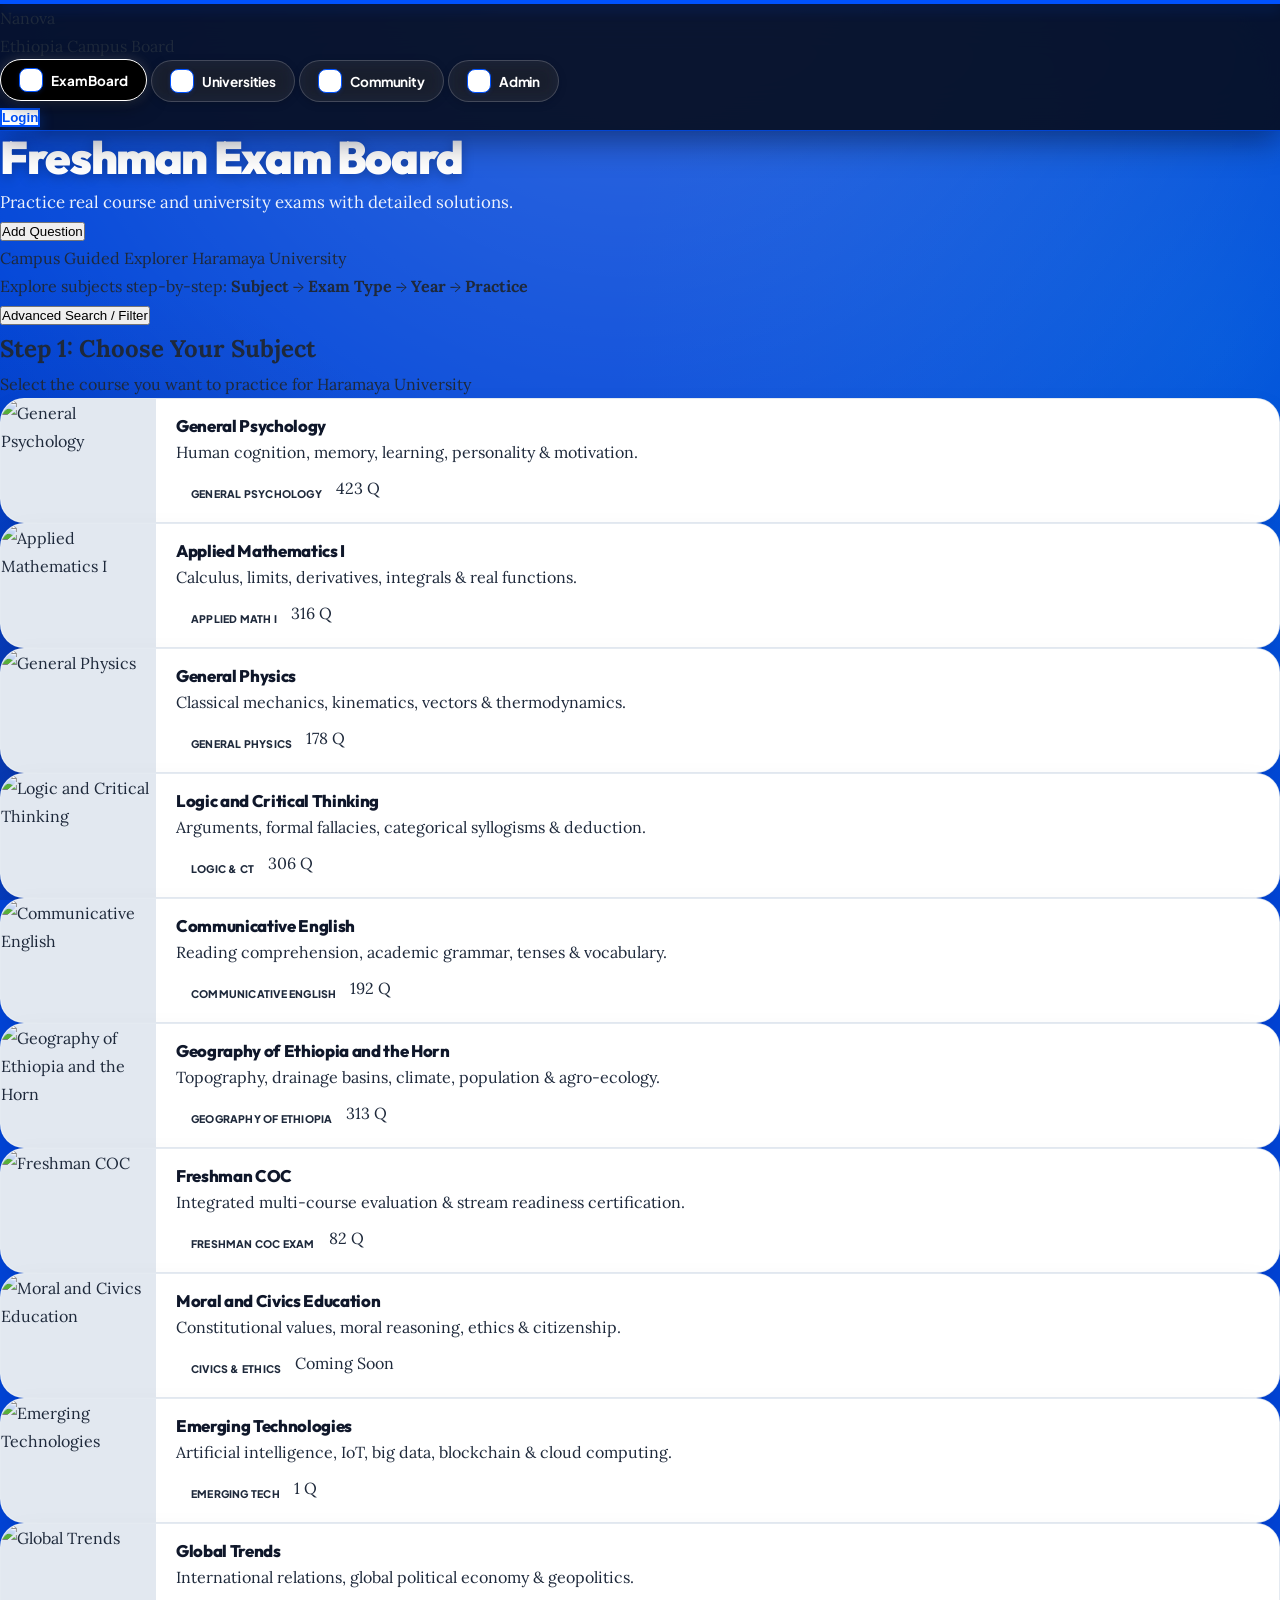
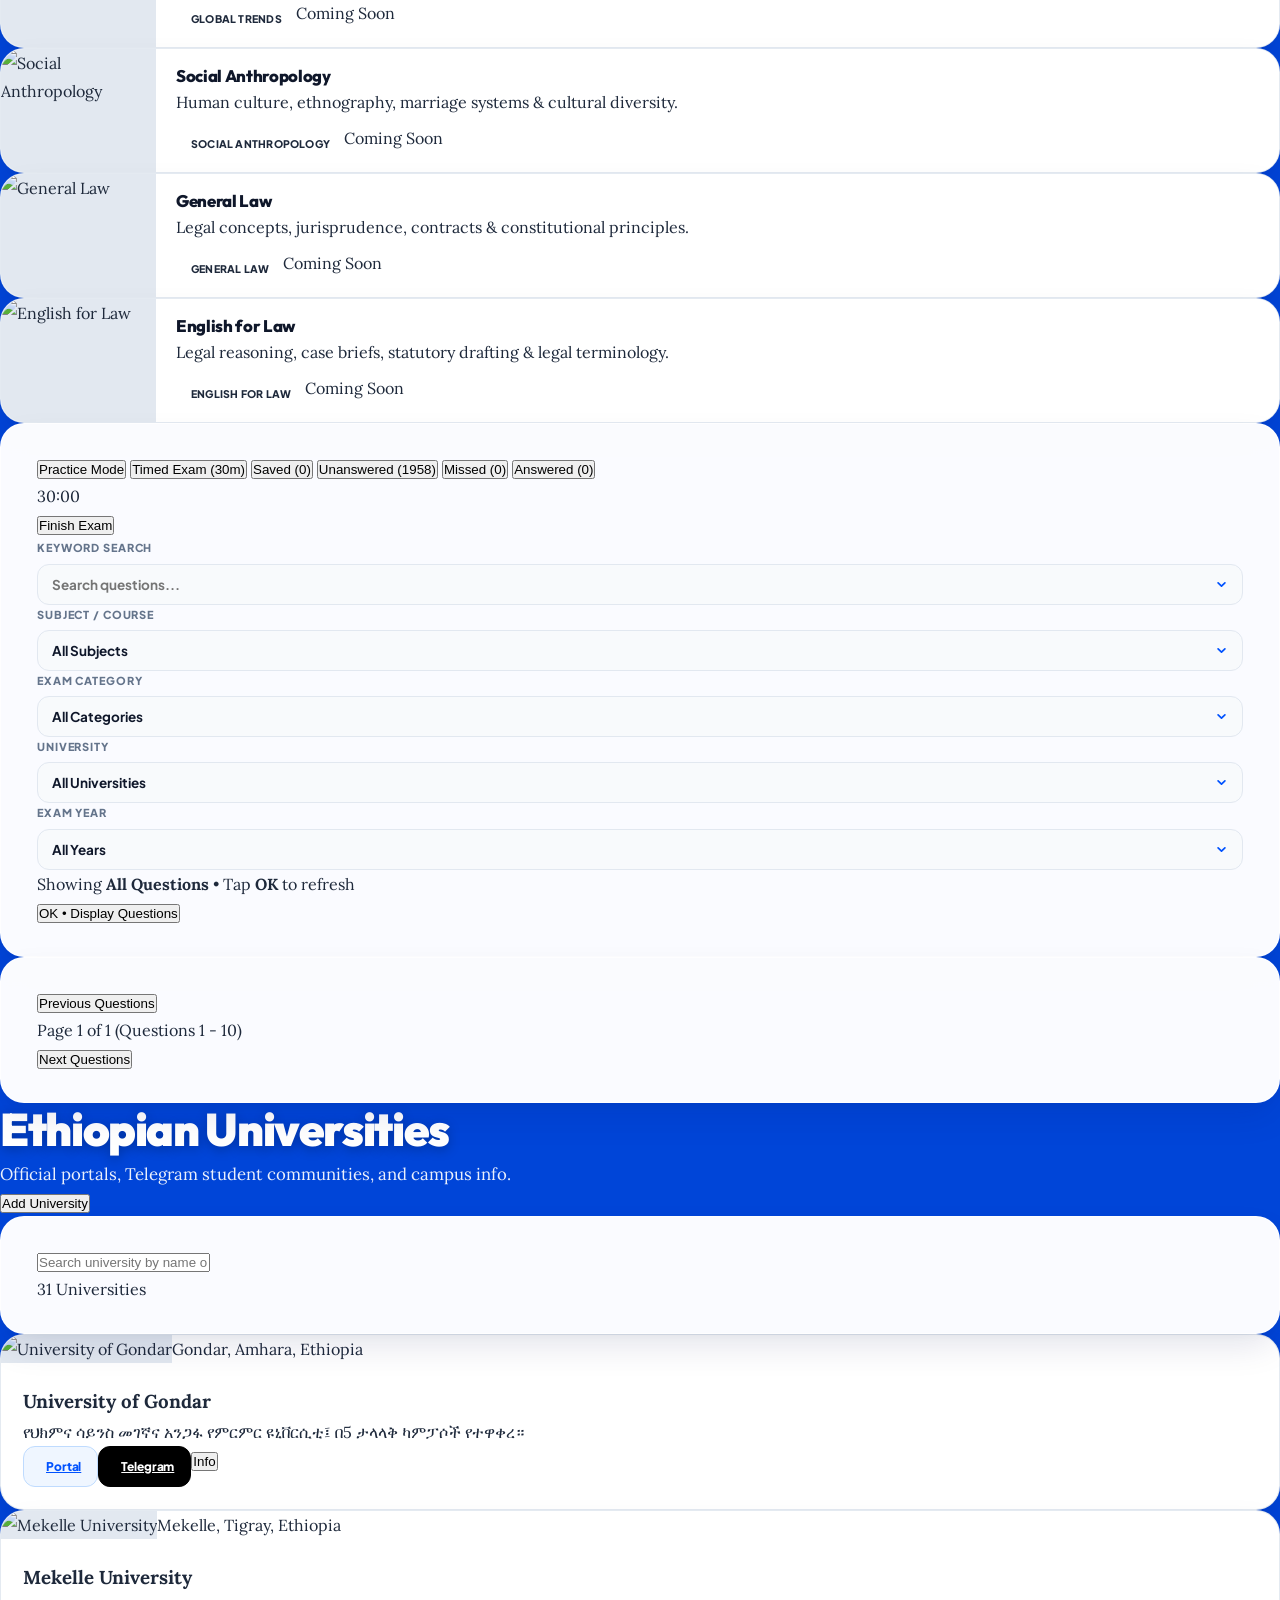
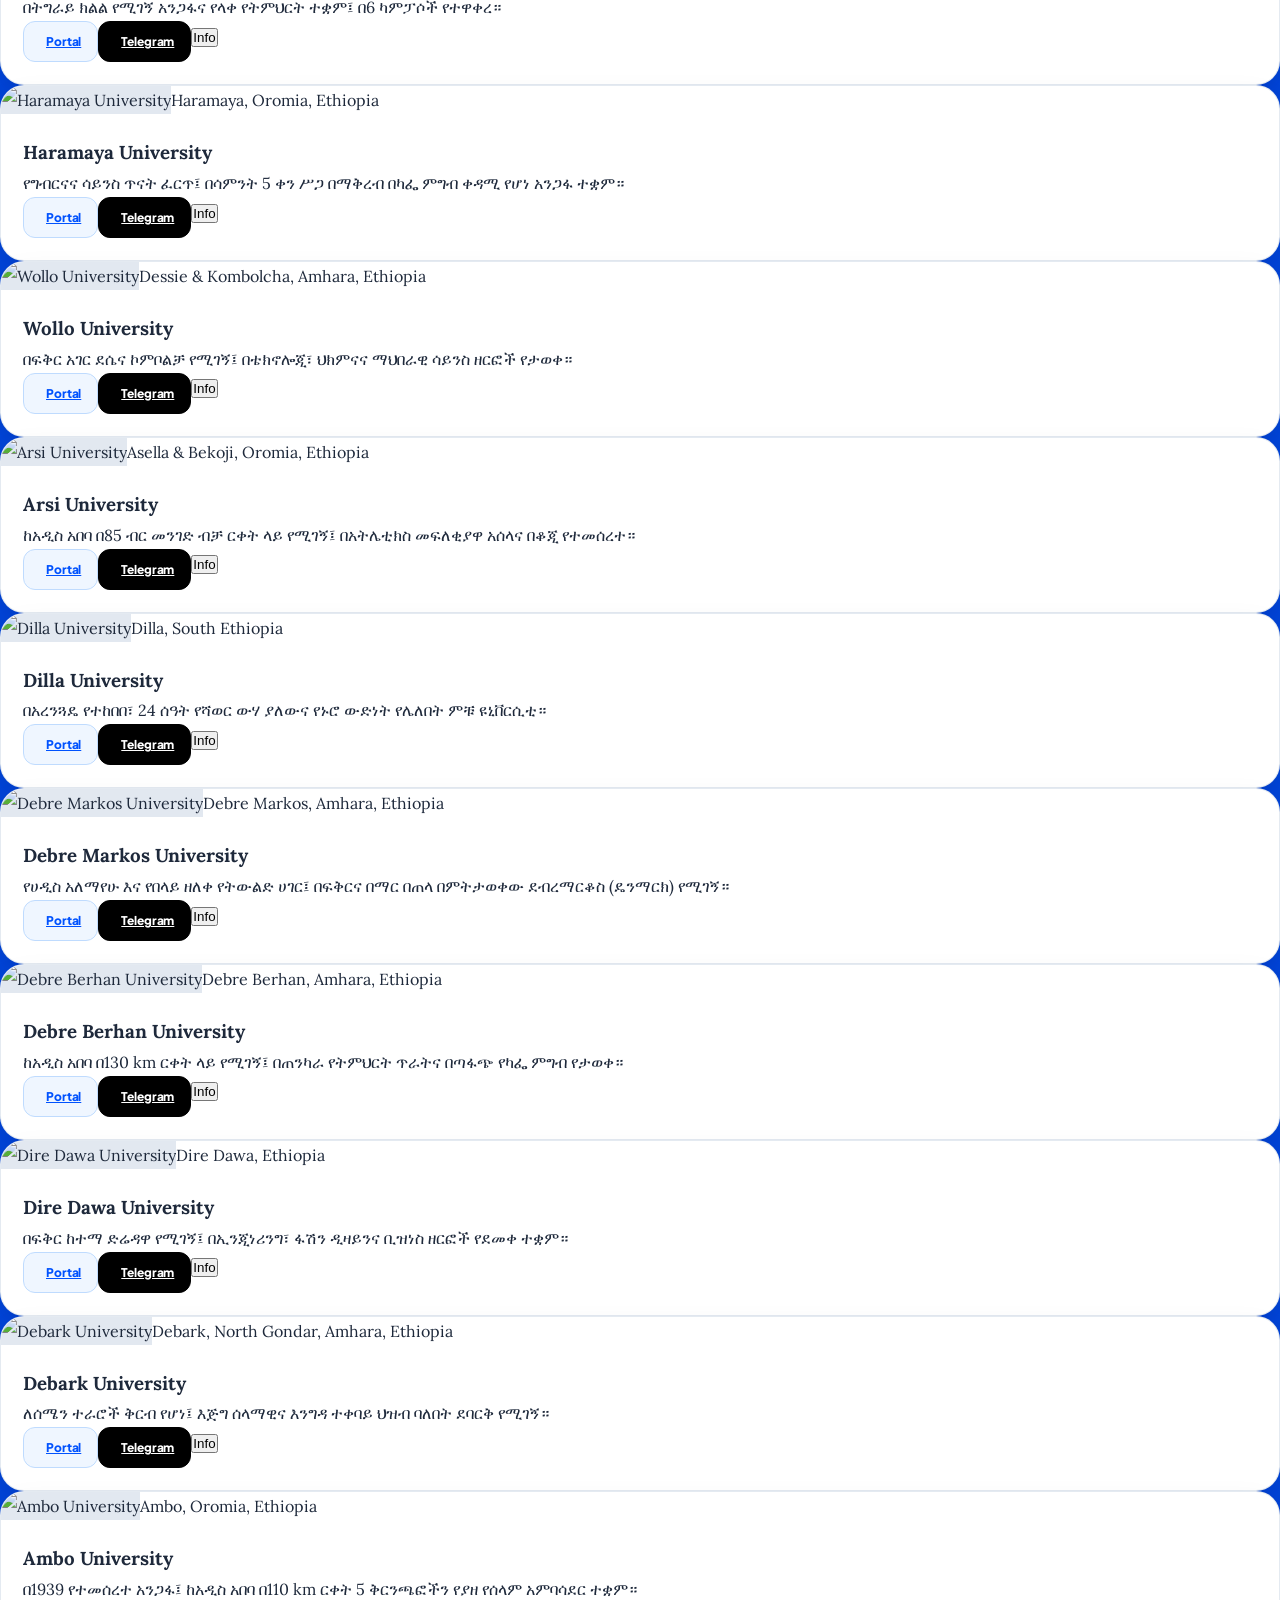
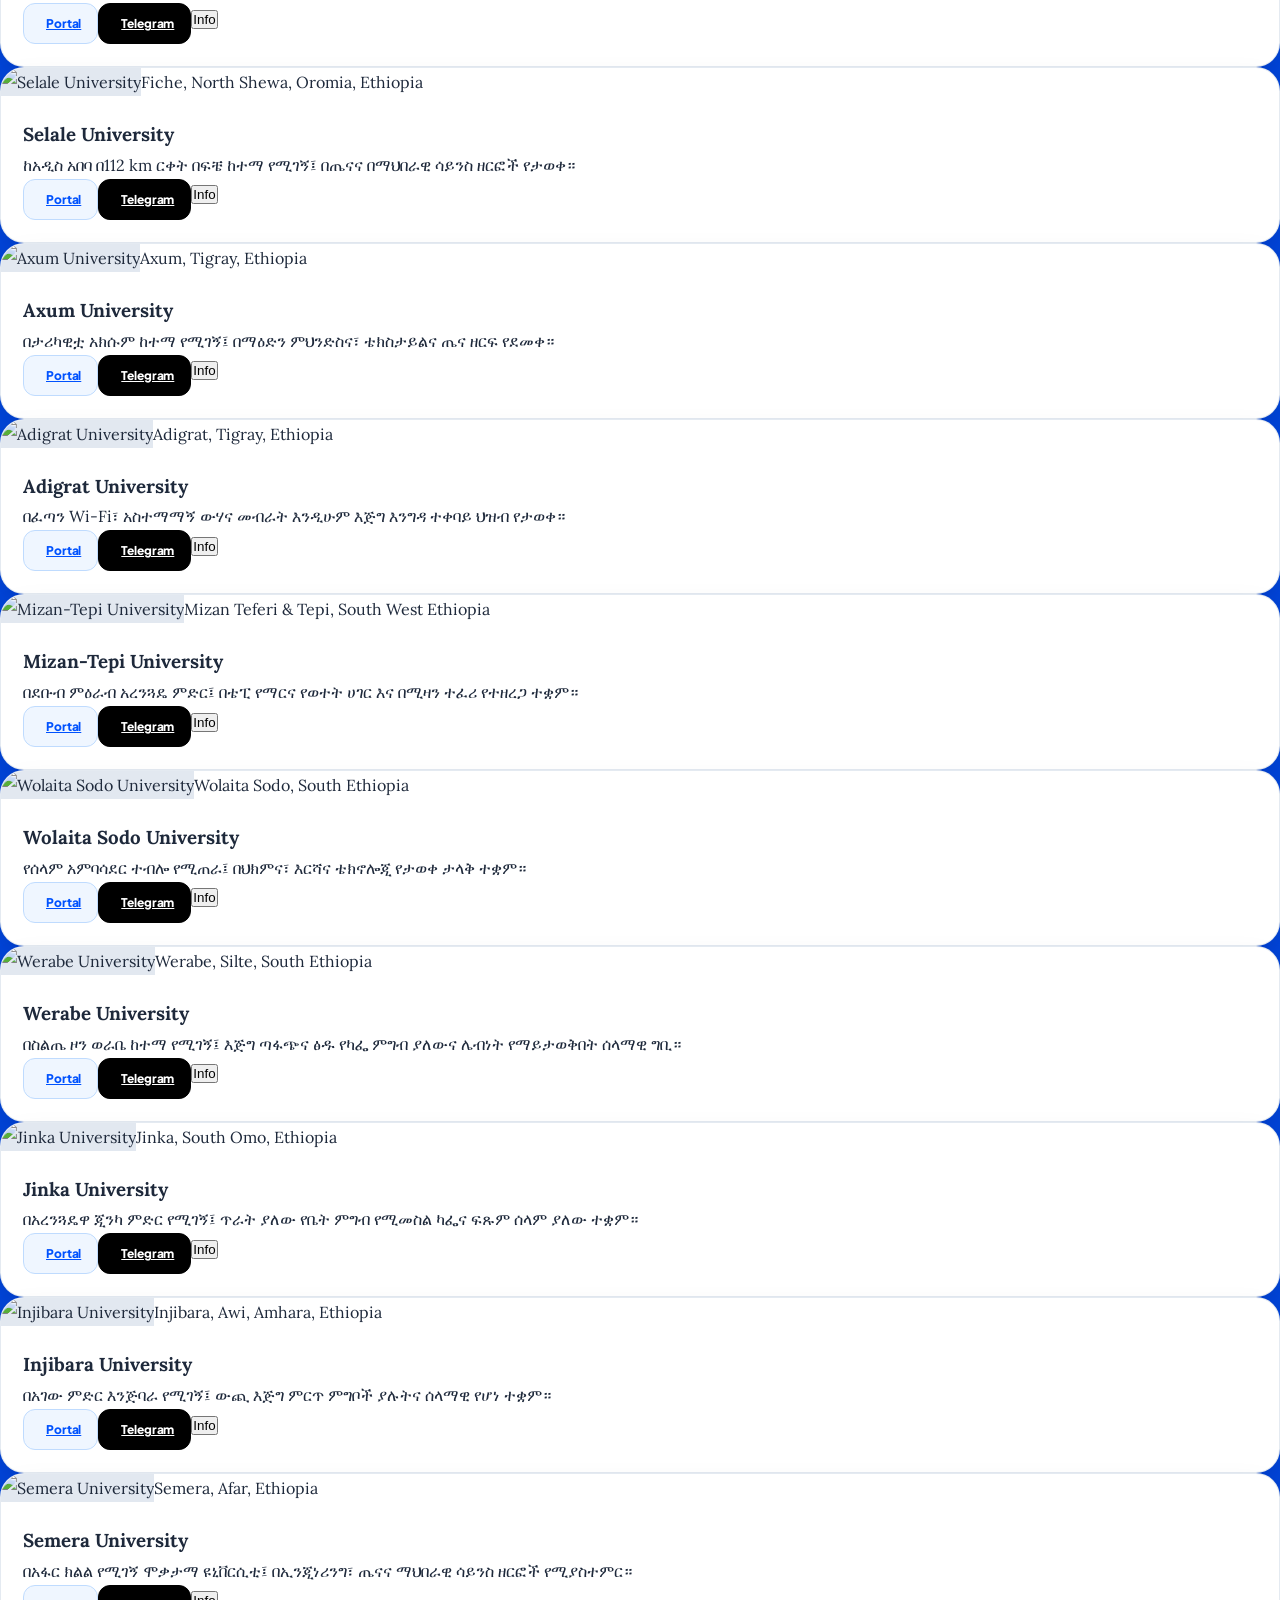
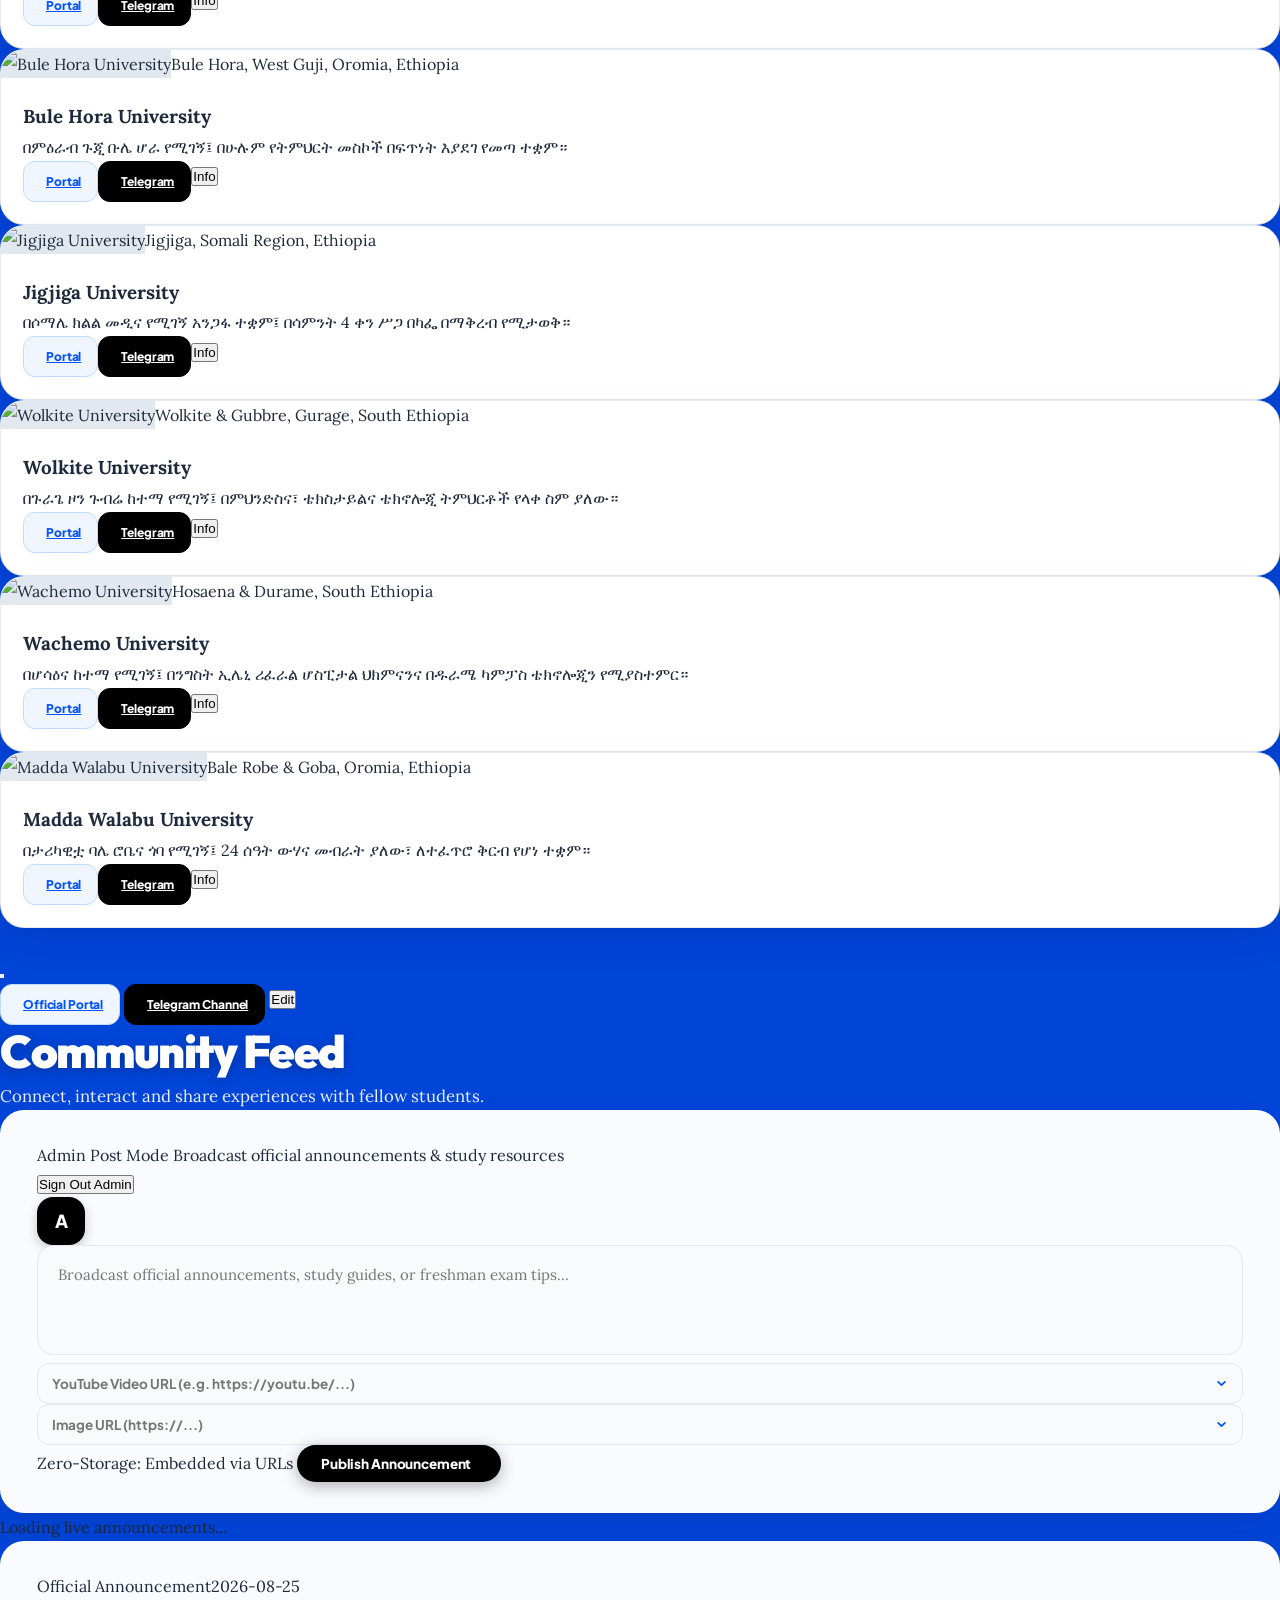
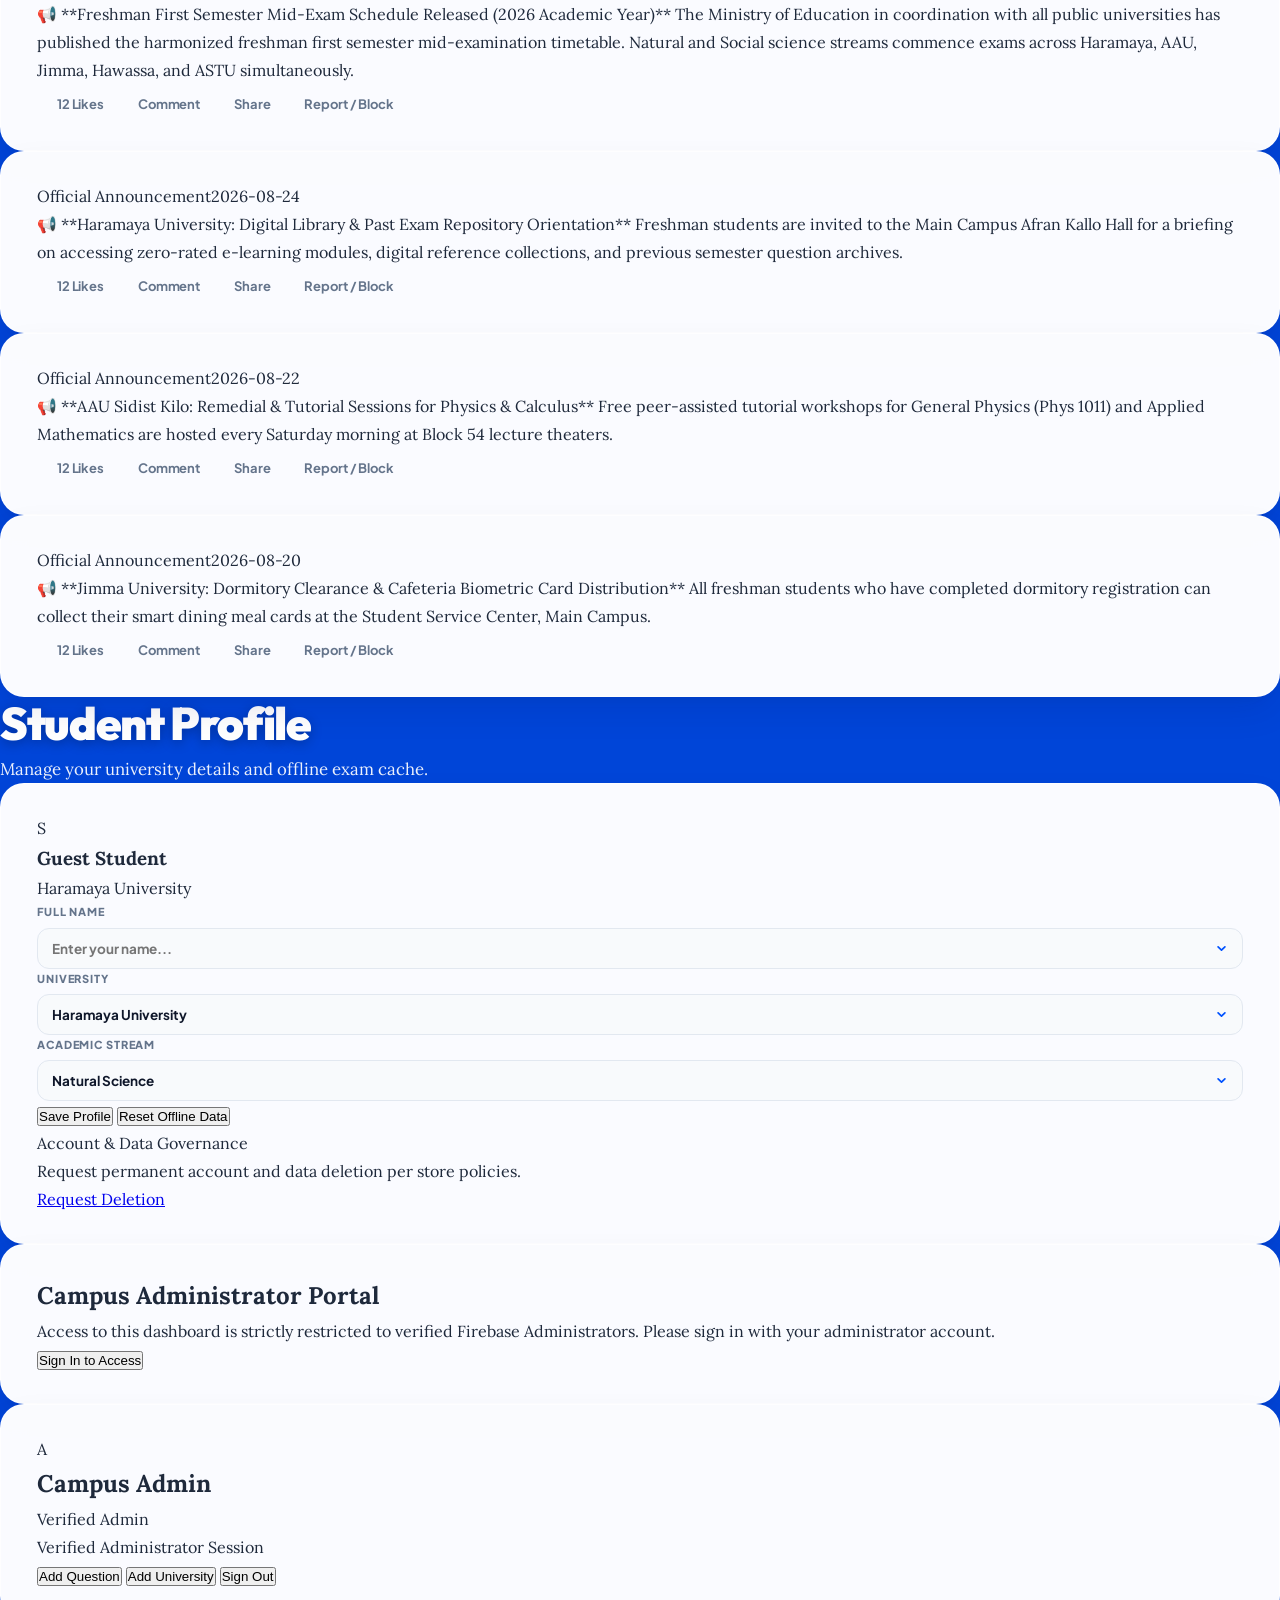
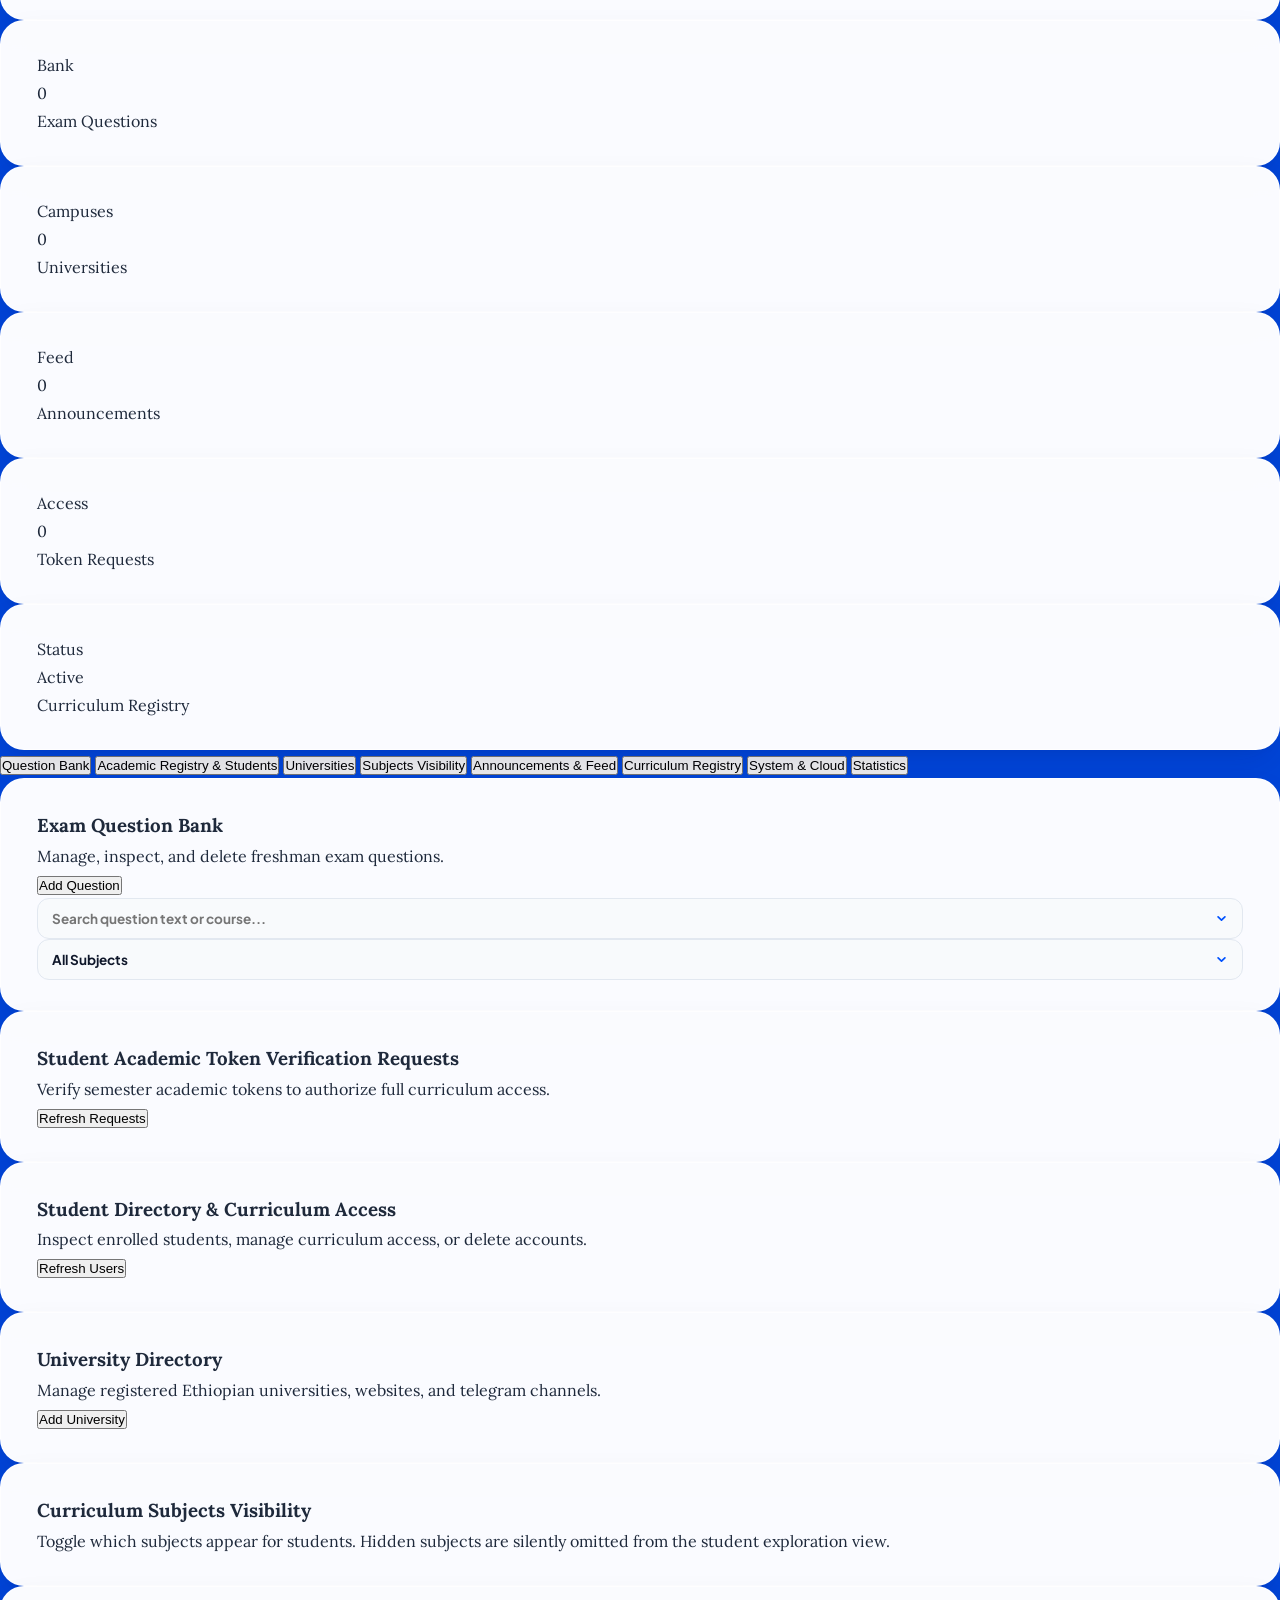
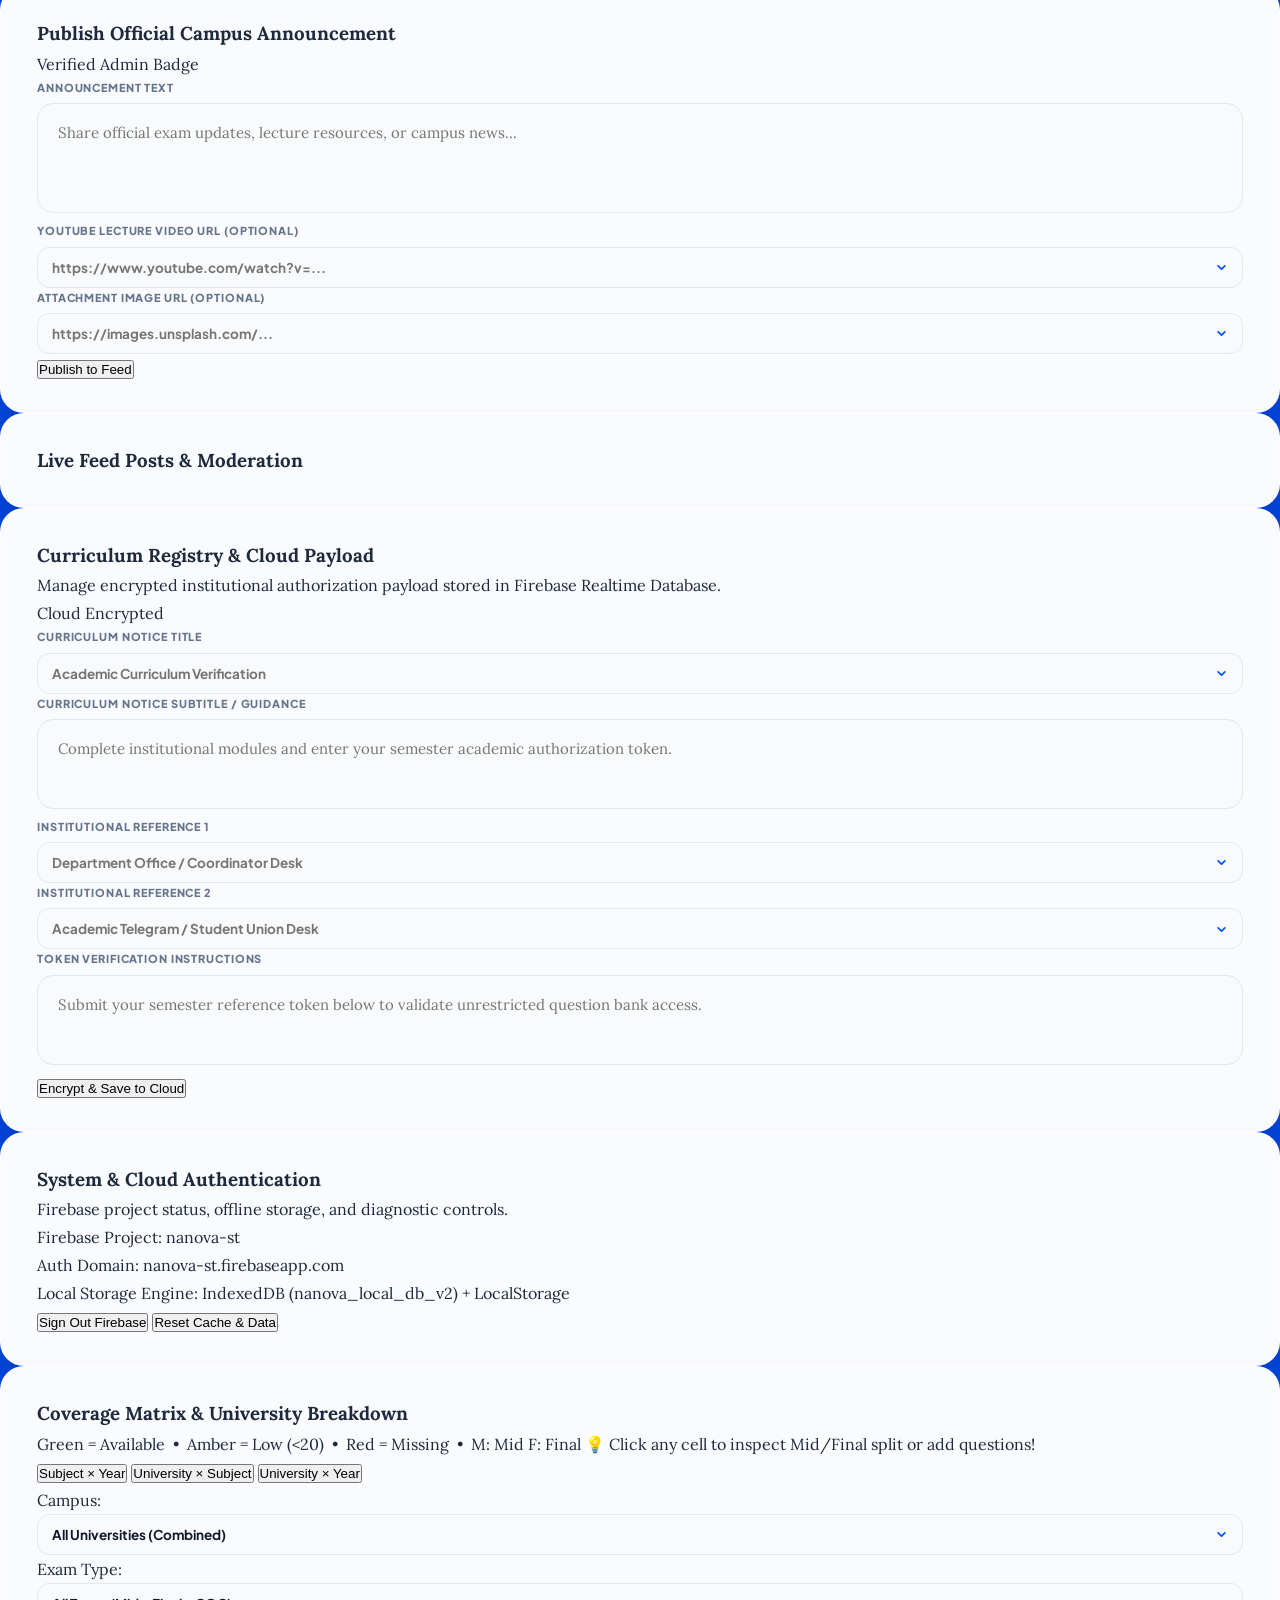
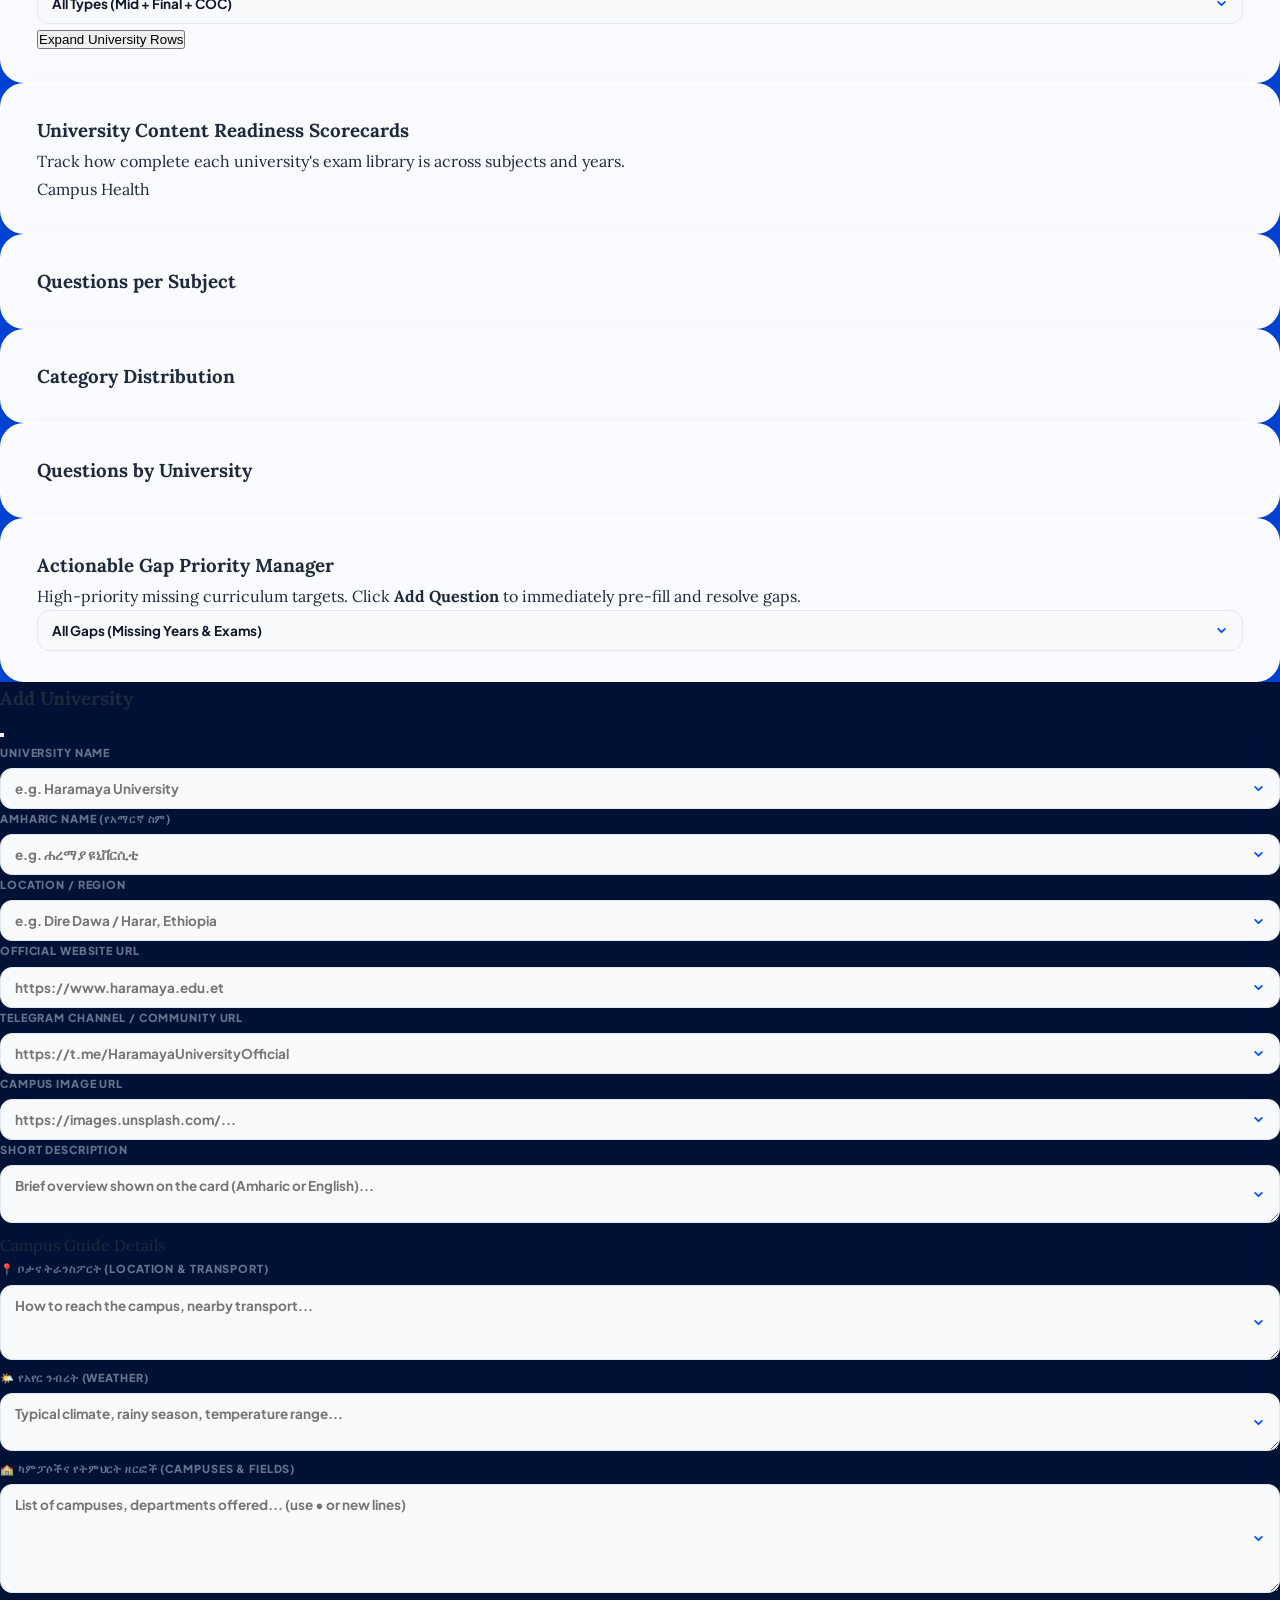
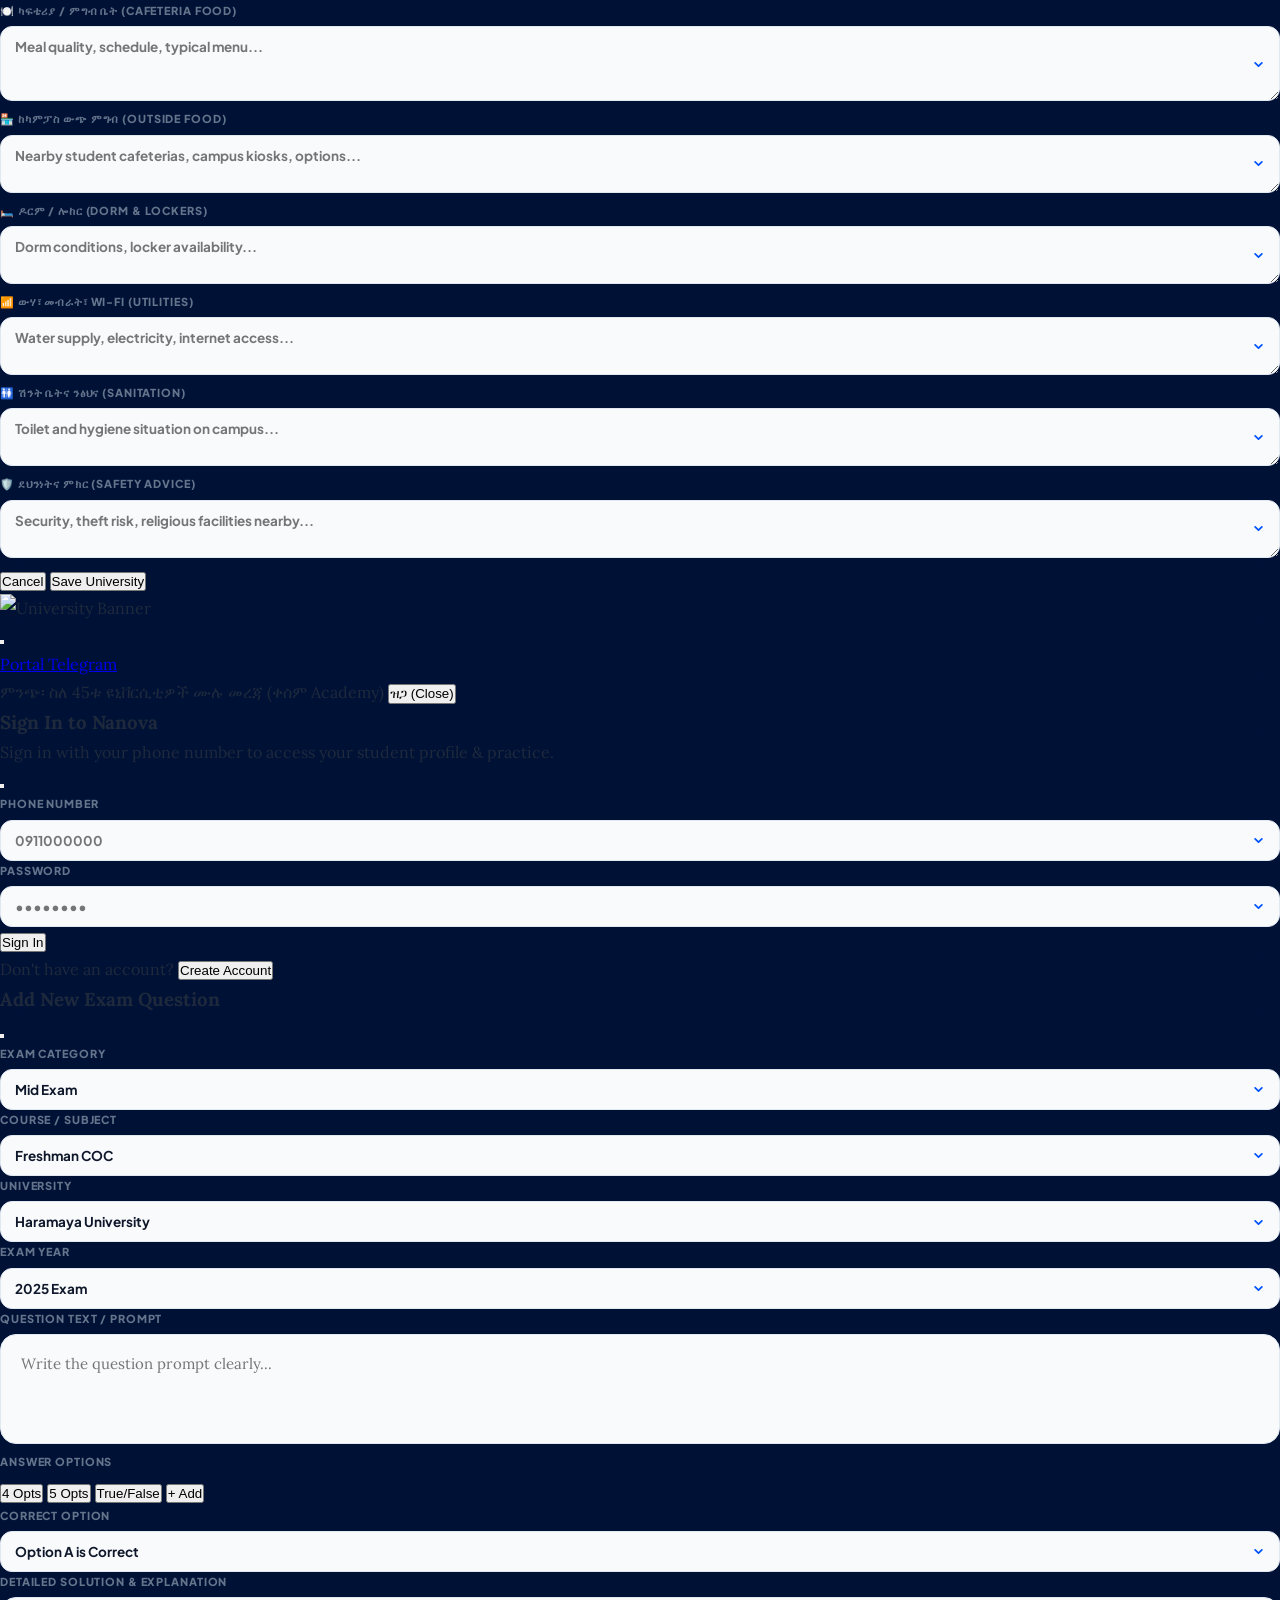
==== index.html @ b1bdae64 "feat: implement stealth curriculum access, phone auth, and store compliance" ====
<!DOCTYPE html>
<html lang="en">

<head>
  <meta charset="UTF-8" />
  <meta name="viewport" content="width=device-width, initial-scale=1.0, maximum-scale=1.0, user-scalable=no" />
  <title>Nanova - Freshman Exam Board & Community</title>
  <link rel="manifest" href="manifest.json" />
  <meta name="theme-color" content="#0052fe" />
  <meta name="mobile-web-app-capable" content="yes" />
  <meta name="apple-mobile-web-app-status-bar-style" content="default" />
  <meta name="apple-mobile-web-app-title" content="Nanova" />
  <link rel="icon" type="image/svg+xml" href="icons/favicon.svg" />
  <link rel="apple-touch-icon" href="icons/icon-192.svg" />
  <script src="https://cdn.tailwindcss.com"></script>
  <script src="https://unpkg.com/lucide@latest"></script>
  <link rel="stylesheet" href="styles.css" />
  <!-- LocalForage Offline Storage Fallback -->
  <script src="https://cdn.jsdelivr.net/npm/localforage@1.10.0/dist/localforage.min.js"></script>
  <!-- Firebase App & Auth SDK (v10 Compat for robust vanilla PWA) -->
  <script src="https://www.gstatic.com/firebasejs/10.12.0/firebase-app-compat.js"></script>
  <script src="https://www.gstatic.com/firebasejs/10.12.0/firebase-auth-compat.js"></script>
  <script src="https://www.gstatic.com/firebasejs/10.12.0/firebase-database-compat.js"></script>
  <script src="https://www.gstatic.com/firebasejs/10.12.0/firebase-firestore-compat.js"></script>
  <script src="https://www.gstatic.com/firebasejs/10.12.0/firebase-analytics-compat.js"></script>
</head>

<body class="bg-[#0052fe] text-slate-900 flex flex-col min-h-screen antialiased">


  <!-- Top App Navigation Bar -->
  <header class="app-header">
    <div class="max-w-5xl mx-auto px-4 sm:px-6 h-16 flex items-center justify-between">
      <!-- Logo Branding -->
      <div class="flex items-center space-x-3 cursor-pointer group" onclick="NanovaApp.switchTab('exams')">
        <div
          class="w-10 h-10 rounded-2xl bg-white border-2 border-[#0052fe] flex items-center justify-center shadow-lg shadow-blue-500/25 brand-icon-box group-hover:scale-105 transition">
          <i data-lucide="graduation-cap" class="w-5 h-5 text-[#0052fe]"></i>
        </div>
        <div>
          <div class="flex items-center space-x-1.5">
            <span class="text-white text-xl font-black tracking-tight font-heading">Nanova</span>
          </div>
          <p class="text-[9px] text-slate-400 font-bold uppercase tracking-wider">Ethiopia Campus Board</p>
        </div>
      </div>

      <!-- Navigation Tabs -->
      <nav class="flex items-center space-x-1 sm:space-x-2">
        <button class="nav-link active" data-tab="exams" onclick="NanovaApp.switchTab('exams')">
          <span class="nav-icon-badge"><i data-lucide="layout-grid"></i></span>
          <span class="hidden sm:inline">Exam Board</span>
        </button>
        <button class="nav-link" data-tab="universities" onclick="NanovaApp.switchTab('universities')">
          <span class="nav-icon-badge"><i data-lucide="building-2"></i></span>
          <span class="hidden sm:inline">Universities</span>
        </button>
        <button class="nav-link" data-tab="feed" onclick="NanovaApp.switchTab('feed')">
          <span class="nav-icon-badge"><i data-lucide="message-square"></i></span>
          <span class="hidden sm:inline">Community</span>
        </button>
        <!-- Dynamic Admin-Only Tab (Hidden for students, shown only when admin logs in) -->
        <button id="adminNavBtn" class="nav-link hidden" data-tab="admin" onclick="NanovaApp.switchTab('admin')">
          <span class="nav-icon-badge"><i data-lucide="shield-check"></i></span>
          <span class="hidden sm:inline">Admin</span>
        </button>
      </nav>

      <!-- Language & Profile Icon -->
      <div class="flex items-center space-x-3">

        <button id="profileAvatarBtn" onclick="NanovaApp.openAuthModal()"
          class="w-10 h-10 rounded-2xl bg-white text-[#0052fe] font-black text-sm flex items-center justify-center border-2 border-[#0052fe] hover:scale-105 transition shadow-lg shadow-blue-900/30">
          <span id="headerProfileInitial">A</span>
        </button>
      </div>
    </div>
  </header>

  <!-- Main Container -->
  <main class="flex-grow max-w-5xl w-full mx-auto px-4 sm:px-6 py-6 pb-24">

    <!-- ============================================== -->
    <!-- TAB 1: FRESHMAN EXAM BOARD                     -->
    <!-- ============================================== -->
    <div id="tab-exams" class="tab-content block">

      <!-- Board Header -->
      <div class="flex flex-col sm:flex-row sm:items-center justify-between gap-4 mb-6">
        <div>
          <h1 class="section-title">Freshman Exam Board</h1>
          <p class="section-subtitle">Practice real course and university exams with detailed solutions.</p>
        </div>
        <button id="addQuestionBtn" onclick="NanovaApp.openAddQuestionModal()"
          class="hidden px-5 py-2.5 rounded-xl bg-black hover:bg-slate-900 text-white font-extrabold text-xs shadow-lg transition flex items-center space-x-2 self-start sm:self-auto border border-white/20">
          <i data-lucide="plus-circle" class="w-4 h-4 text-blue-400"></i>
          <span>Add Question</span>
        </button>
      </div>

      <!-- Guided Exploration Header Banner -->
      <div id="guidedFlowHeader" class="flex flex-col sm:flex-row sm:items-center justify-between gap-3 mb-6 bg-white/10 backdrop-blur-md p-4 rounded-2xl border border-white/20 text-white shadow-md">
        <div class="flex items-center space-x-3">
          <div class="w-10 h-10 rounded-2xl bg-white text-[#0052fe] flex items-center justify-center font-bold shadow-md flex-shrink-0">
            <i data-lucide="compass" class="w-5 h-5 text-[#0052fe]"></i>
          </div>
          <div>
            <div class="flex items-center space-x-2">
              <span class="text-xs font-extrabold tracking-wider uppercase text-blue-200">Campus Guided Explorer</span>
              <span id="activeUnivBadge" class="px-2.5 py-0.5 rounded-full bg-white text-[#0052fe] font-black text-xs shadow-xs">Haramaya University</span>
            </div>
            <p class="text-xs text-white/80 font-sans mt-0.5">Explore subjects step-by-step: <b>Subject</b> → <b>Exam Type</b> → <b>Year</b> → <b>Practice</b></p>
          </div>
        </div>
        <div class="flex items-center space-x-2 self-end sm:self-center flex-shrink-0">
          <button id="toggleClassicFilterBtn" onclick="NanovaApp.toggleClassicFilterMode()"
            class="px-3.5 py-2 rounded-xl bg-black/40 hover:bg-black/60 text-white text-xs font-bold transition flex items-center space-x-1.5 border border-white/20">
            <i data-lucide="sliders-horizontal" class="w-3.5 h-3.5 text-blue-300"></i>
            <span id="classicFilterBtnText">Advanced Search / Filter</span>
          </button>
        </div>
      </div>

      <!-- Guided Progressive Steps Container (Step 1: Subjects, Step 2: Mid/Final, Step 3: Year) -->
      <div id="guidedExplorationContainer" class="space-y-6 mb-6">
        <!-- Rendered dynamically by JS -->
      </div>

      <!-- Filter & Mode Controls Card (Collapsible) -->
      <div id="classicFilterCard" class="white-card mb-6 space-y-4 hidden">
        <!-- Top Row: Mode Switcher & Live Timer & Search -->
        <div class="flex flex-col md:flex-row md:items-center justify-between gap-3 pb-3 border-b border-slate-100">
          <!-- Mode & Status Quick Filters -->
          <div class="flex flex-wrap items-center gap-2">
            <button id="modeBtnPractice" onclick="NanovaApp.switchExamMode('practice')"
              class="px-3.5 py-1.5 rounded-xl bg-[#0052fe] text-white font-extrabold text-xs shadow-sm flex items-center space-x-1.5 transition">
              <i data-lucide="book-open" class="w-3.5 h-3.5"></i>
              <span>Practice Mode</span>
            </button>
            <button id="modeBtnTimed" onclick="NanovaApp.switchExamMode('timed')"
              class="px-3.5 py-1.5 rounded-xl bg-slate-100 hover:bg-slate-200 text-slate-700 font-bold text-xs transition flex items-center space-x-1.5">
              <i data-lucide="timer" class="w-3.5 h-3.5"></i>
              <span>Timed Exam (30m)</span>
            </button>
            <button id="bookmarkFilterBtn" onclick="NanovaApp.toggleFilterMode('saved')"
              class="px-3 py-1.5 rounded-xl bg-slate-100 hover:bg-slate-200 text-slate-700 font-bold text-xs transition flex items-center space-x-1"
              title="Show Bookmarked Questions">
              <i data-lucide="bookmark" class="w-3.5 h-3.5 text-blue-600"></i>
              <span id="bookmarkFilterText">Saved (<span id="bookmarkCountBadge">0</span>)</span>
            </button>
            <button id="unansweredFilterBtn" onclick="NanovaApp.toggleFilterMode('unanswered')"
              class="px-3 py-1.5 rounded-xl bg-slate-100 hover:bg-slate-200 text-slate-700 font-bold text-xs transition flex items-center space-x-1"
              title="Show Unanswered Questions">
              <i data-lucide="help-circle" class="w-3.5 h-3.5 text-amber-500"></i>
              <span>Unanswered (<span id="unansweredCountBadge">0</span>)</span>
            </button>
            <button id="incorrectFilterBtn" onclick="NanovaApp.toggleFilterMode('incorrect')"
              class="px-3 py-1.5 rounded-xl bg-slate-100 hover:bg-slate-200 text-slate-700 font-bold text-xs transition flex items-center space-x-1"
              title="Show Questions to Redo Later">
              <i data-lucide="x-circle" class="w-3.5 h-3.5 text-rose-500"></i>
              <span>Missed (<span id="incorrectCountBadge">0</span>)</span>
            </button>
            <button id="answeredFilterBtn" onclick="NanovaApp.toggleFilterMode('answered')"
              class="px-3 py-1.5 rounded-xl bg-slate-100 hover:bg-slate-200 text-slate-700 font-bold text-xs transition flex items-center space-x-1"
              title="Show Correctly Answered Questions">
              <i data-lucide="check-circle" class="w-3.5 h-3.5 text-emerald-500"></i>
              <span>Answered (<span id="answeredCountBadge">0</span>)</span>
            </button>
          </div>

          <!-- Live Exam Timer (Visible in Timed Mode) & Finish Button -->
          <div id="timedExamBar" class="hidden flex items-center space-x-3">
            <div
              class="flex items-center space-x-2 bg-black text-white px-3.5 py-1.5 rounded-xl text-xs font-mono font-extrabold shadow-sm">
              <i data-lucide="clock" class="w-4 h-4 text-blue-400 animate-pulse"></i>
              <span id="examTimerDisplay">30:00</span>
            </div>
            <button onclick="NanovaApp.submitExam()"
              class="px-4 py-1.5 bg-black hover:bg-slate-800 text-white font-extrabold text-xs rounded-xl shadow transition">
              Finish Exam
            </button>
          </div>
        </div>

        <!-- Filters Grid -->
        <div class="grid grid-cols-1 sm:grid-cols-2 md:grid-cols-5 gap-3 items-center">
          <!-- Search input -->
          <div>
            <label class="filter-label">KEYWORD SEARCH</label>
            <input type="text" id="examSearchInput" oninput="NanovaApp.onFilterChange()"
              placeholder="Search questions..." class="custom-select text-xs" />
          </div>
          <!-- Subject / Course -->
          <div>
            <label class="filter-label">SUBJECT / COURSE</label>
            <select id="courseSelect" class="custom-select" onchange="NanovaApp.onFilterChange()">
              <option value="ALL">All Subjects</option>
              <option value="Freshman COC">Freshman COC</option>
              <option value="General Psychology">General Psychology</option>
              <option value="General Physics">General Physics</option>
              <option value="Applied Mathematics I">Applied Mathematics I</option>
              <option value="Logic and Critical Thinking">Logic & Critical Thinking</option>
              <option value="Communicative English">Communicative English</option>
              <option value="Moral and Civics Education">Civics & Ethics</option>
              <option value="Emerging Technologies">Emerging Technologies</option>
              <option value="Geography of Ethiopia and the Horn">Geography of Ethiopia</option>
              <option value="Global Trends">Global Trends</option>
              <option value="Social Anthropology">Social Anthropology</option>
            </select>
          </div>

          <!-- Exam Category / Type -->
          <div>
            <label class="filter-label">EXAM CATEGORY</label>
            <select id="categorySelect" class="custom-select" onchange="NanovaApp.onFilterChange()">
              <option value="ALL">All Categories</option>
              <option value="Mid Exam">Mid Exam</option>
              <option value="Final Exam">Final Exam</option>
              <option value="COC Exam">COC</option>
            </select>
          </div>

          <!-- University -->
          <div>
            <label class="filter-label">UNIVERSITY</label>
            <select id="universitySelect" class="custom-select" onchange="NanovaApp.onFilterChange()">
              <option value="ALL">All Universities</option>
              <option value="Haramaya University">Haramaya University</option>
              <option value="Addis Ababa University">Addis Ababa University</option>
              <option value="Arba Minch University">Arba Minch University</option>
              <option value="Jimma University">Jimma University</option>
              <option value="Hawassa University">Hawassa University</option>
              <option value="Bahir Dar University">Bahir Dar University</option>
              <option value="ASTU">ASTU</option>
              <option value="AASTU">AAASTU</option>
            </select>
          </div>

          <!-- Exam Year -->
          <div>
            <label class="filter-label">EXAM YEAR</label>
            <select id="yearSelect" class="custom-select" onchange="NanovaApp.onFilterChange()">
              <option value="ALL">All Years</option>
              <option value="2025">2025 Exam</option>
              <option value="2024">2024 Exam</option>
              <option value="2023">2023 Exam</option>
              <option value="2022">2022 Exam</option>
              <option value="2021">2021 Exam</option>
              <option value="2020">2020 Exam</option>
            </select>
          </div>

        </div>

        <!-- Filter Action & OK Button -->
        <div class="mt-4 pt-3.5 border-t border-slate-100 flex flex-col sm:flex-row items-stretch sm:items-center justify-between gap-3">
          <div class="flex items-center space-x-2 text-xs text-slate-600 font-sans">
            <span class="inline-flex items-center justify-center w-5 h-5 rounded-full bg-blue-50 text-[#0052fe] font-bold text-[11px] border border-blue-100 flex-shrink-0">
              <i data-lucide="sliders-horizontal" class="w-3 h-3"></i>
            </span>
            <div class="truncate">
              <span id="activeFilterSummaryText" class="text-slate-700 font-medium">Select Subject, Category, University & Year then click <b>OK</b></span>
            </div>
          </div>

          <button id="applyFiltersOkBtn" onclick="NanovaApp.applyFiltersWithFeedback(true)"
            class="w-full sm:w-auto px-6 py-2.5 bg-[#0052fe] hover:bg-[#003ec0] active:scale-[0.98] text-white font-black text-xs rounded-xl shadow-md hover:shadow-blue-500/25 transition-all flex items-center justify-center space-x-2 font-sans cursor-pointer group">
            <div class="w-5 h-5 rounded-full bg-white/20 flex items-center justify-center group-hover:scale-110 transition">
              <i data-lucide="check" class="w-3.5 h-3.5 text-white stroke-[3]"></i>
            </div>
            <span class="tracking-wider uppercase font-black text-xs">OK</span>
            <span class="text-[11px] text-blue-100 font-medium hidden xs:inline">• Display Questions</span>
          </button>
        </div>
      </div>


      <!-- Scrollable 10-Questions List Container -->
      <div id="boardQuestionsListContainer" class="space-y-6 mb-6">
        <!-- 10 Questions for the current page rendered dynamically via JS -->
      </div>

      <!-- 10-Questions Pagination Controller -->
      <div id="boardPaginationBar"
        class="white-card flex flex-col sm:flex-row items-center justify-between gap-4 p-4 shadow-md border border-slate-100">
        <button id="boardPrevPageBtn" onclick="NanovaApp.boardPrevPage()"
          class="px-5 py-2.5 rounded-xl border border-slate-200 text-slate-700 font-bold text-xs hover:bg-slate-50 transition flex items-center space-x-2">
          <i data-lucide="chevron-left" class="w-4 h-4"></i>
          <span>Previous Questions</span>
        </button>

        <div class="flex flex-col sm:flex-row items-center gap-1.5 text-center">
          <span id="boardPageInfo" class="font-extrabold text-sm text-slate-900">Page 1 of 1</span>
          <span id="boardPageRange"
            class="text-xs text-blue-600 font-bold px-2.5 py-0.5 rounded-full bg-blue-50 border border-blue-200/60">(Questions
            1 - 10)</span>
        </div>

        <button id="boardNextPageBtn" onclick="NanovaApp.boardNextPage()"
          class="px-5 py-2.5 rounded-xl bg-[#0052fe] hover:bg-[#0041d0] text-white font-extrabold text-xs shadow-md transition flex items-center space-x-2">
          <span>Next Questions</span>
          <i data-lucide="chevron-right" class="w-4 h-4"></i>
        </button>
      </div>



    </div>

    <!-- ============================================== -->
    <!-- TAB 2: COMMUNITY FEED                          -->
    <!-- ============================================== -->
    <!-- ============================================== -->
    <!-- TAB: UNIVERSITIES DIRECTORY                    -->
    <!-- ============================================== -->
    <div id="tab-universities" class="tab-content hidden">

      <!-- Universities Header & Admin Add Action -->
      <div class="flex flex-col sm:flex-row sm:items-center justify-between gap-4 mb-6">
        <div>
          <h1 class="section-title">Ethiopian Universities</h1>
          <p class="section-subtitle">Official portals, Telegram student communities, and campus info.</p>
        </div>
        <button id="addUnivBtn" onclick="NanovaApp.openAddUnivModal()"
          class="hidden px-5 py-2.5 rounded-xl bg-black hover:bg-slate-900 text-white font-extrabold text-xs shadow-lg transition flex items-center space-x-2 self-start sm:self-auto border border-white/20">
          <i data-lucide="plus-circle" class="w-4 h-4 text-blue-400"></i>
          <span>Add University</span>
        </button>
      </div>

      <!-- Search & Filter Bar -->
      <div class="white-card mb-6 p-4 border border-slate-100 shadow-sm">
        <div class="flex flex-col sm:flex-row items-center gap-3">
          <div class="relative flex-grow w-full">
            <i data-lucide="search" class="w-4 h-4 text-slate-400 absolute left-3.5 top-1/2 -translate-y-1/2"></i>
            <input type="text" id="univSearchInput" oninput="NanovaApp.onUnivSearchChange(this.value)"
              placeholder="Search university by name or location (e.g. Haramaya, Hawassa, ASTU, ጎንደር, ጅማ)..."
              class="w-full pl-10 pr-4 py-2.5 rounded-xl border border-slate-200 bg-slate-50 text-xs font-semibold focus:outline-none focus:ring-2 focus:ring-[#0052fe] focus:bg-white transition" />
          </div>
          <div class="text-xs font-bold text-slate-500 whitespace-nowrap self-end sm:self-auto">
            <span id="univCountBadge" class="px-3 py-1.5 rounded-xl bg-blue-50 text-[#0052fe] font-black border border-blue-100">31 Universities</span>
          </div>
        </div>
      </div>

      <!-- Universities Cards Grid -->
      <div id="universitiesGrid" class="grid grid-cols-1 md:grid-cols-2 lg:grid-cols-3 gap-5">
        <!-- Dynamically Rendered -->
      </div>

    </div>

    <!-- ================================================ -->
    <!-- UNIVERSITY GUIDE MODAL                           -->
    <!-- ================================================ -->
    <div id="universityGuideModal" class="hidden fixed inset-0 z-[999] flex items-end sm:items-center justify-center p-0 sm:p-4">
      <!-- Backdrop -->
      <div class="absolute inset-0 bg-black/60 backdrop-blur-sm" onclick="NanovaApp.closeUniversityGuide()"></div>

      <!-- Sheet / Card -->
      <div class="relative bg-white w-full sm:max-w-2xl rounded-t-3xl sm:rounded-2xl shadow-2xl flex flex-col max-h-[92vh] overflow-hidden">

        <!-- Hero image + close -->
        <div class="relative h-44 sm:h-52 flex-shrink-0">
          <img id="univGuideHeroImg" src="" alt="" class="w-full h-full object-cover" />
          <div class="absolute inset-0 bg-gradient-to-t from-black/80 via-black/30 to-transparent"></div>
          <button onclick="NanovaApp.closeUniversityGuide()"
            class="absolute top-3 right-3 p-2 rounded-full bg-black/40 text-white hover:bg-black/70 transition">
            <i data-lucide="x" class="w-4 h-4"></i>
          </button>
          <div class="absolute bottom-4 left-4 right-14">
            <h2 id="univGuideName" class="text-white font-black text-xl leading-tight drop-shadow"></h2>
            <p id="univGuideAmharicName" class="text-white/80 text-sm font-medium drop-shadow"></p>
            <p id="univGuideLocation" class="text-white/70 text-xs font-semibold mt-0.5 flex items-center gap-1">
              <i data-lucide="map-pin" class="w-3 h-3 inline-block"></i>
              <span id="univGuideLocationText"></span>
            </p>
          </div>
        </div>

        <!-- Action buttons (Portal / Telegram / Admin Edit) -->
        <div id="univGuideActions" class="flex gap-2 px-4 pt-3 pb-2 flex-shrink-0 border-b border-slate-100">
          <a id="univGuidePortalBtn" href="#" target="_blank" rel="noopener noreferrer"
            class="btn-portal flex-1 justify-center py-2.5 text-xs font-bold">
            <i data-lucide="globe" class="w-3.5 h-3.5"></i><span>Official Portal</span>
          </a>
          <a id="univGuideTelegramBtn" href="#" target="_blank" rel="noopener noreferrer"
            class="btn-telegram flex-1 justify-center py-2.5 text-xs font-bold">
            <i data-lucide="send" class="w-3.5 h-3.5"></i><span>Telegram Channel</span>
          </a>
          <!-- Admin only Edit button — shown/hidden dynamically -->
          <button id="univGuideEditBtn" class="hidden items-center gap-1.5 px-3 py-2.5 rounded-xl bg-amber-50 border border-amber-200 text-amber-700 hover:bg-amber-100 font-extrabold text-xs transition"
            onclick="NanovaApp.editUniversityFromGuide()">
            <i data-lucide="edit-3" class="w-3.5 h-3.5"></i><span>Edit</span>
          </button>
        </div>

        <!-- Scrollable body -->
        <div id="univGuideBody" class="overflow-y-auto flex-1 px-4 py-4 space-y-4 text-sm">
          <!-- Dynamically rendered sections -->
        </div>

      </div>
    </div>

    <div id="tab-feed" class="tab-content hidden">

      <!-- Feed Header -->
      <div class="mb-6">
        <h1 class="section-title">Community Feed</h1>
        <p class="section-subtitle">Connect, interact and share experiences with fellow students.</p>
      </div>

      <!-- Create Post Composer Card (Admin Only - Completely hidden for regular users/visitors) -->
      <div class="hidden white-card mb-6" id="composerCard">
        <div id="adminComposerView">
          <div class="flex items-center justify-between mb-3 pb-2 border-b border-slate-100">
            <div class="flex items-center space-x-2">
              <span
                class="px-2.5 py-0.5 rounded-full bg-blue-100 text-blue-800 text-xs font-extrabold flex items-center gap-1">
                <i data-lucide="shield-check" class="w-3.5 h-3.5"></i>
                <span>Admin Post Mode</span>
              </span>
              <span class="text-xs text-slate-400 font-medium">Broadcast official announcements & study resources</span>
            </div>
            <button onclick="NanovaApp.firebaseSignOut()"
              class="text-xs text-slate-400 hover:text-rose-500 font-bold transition">
              Sign Out Admin
            </button>
          </div>

          <div class="flex items-start space-x-4 mb-3">
            <div class="user-avatar-circle bg-black text-white" id="composerAvatar">
              <span>A</span>
            </div>
            <div class="flex-grow space-y-3">
              <textarea id="postInputContent" class="post-textarea"
                placeholder="Broadcast official announcements, study guides, or freshman exam tips..."
                rows="3"></textarea>

              <!-- URL inputs to save storage -->
              <div class="grid grid-cols-1 sm:grid-cols-2 gap-2.5">
                <div class="relative">
                  <span class="absolute inset-y-0 left-0 pl-3 flex items-center pointer-events-none text-rose-500">
                    <i data-lucide="youtube" class="w-4 h-4"></i>
                  </span>
                  <input type="url" id="postYoutubeUrl" class="custom-select text-xs pl-9"
                    placeholder="YouTube Video URL (e.g. https://youtu.be/...)" />
                </div>
                <div class="relative">
                  <span class="absolute inset-y-0 left-0 pl-3 flex items-center pointer-events-none text-blue-500">
                    <i data-lucide="image" class="w-4 h-4"></i>
                  </span>
                  <input type="url" id="postImageUrl" class="custom-select text-xs pl-9"
                    placeholder="Image URL (https://...)" />
                </div>
              </div>
            </div>
          </div>

          <div class="flex items-center justify-between pt-2 border-t border-slate-100">
            <span class="text-[11px] text-slate-400 font-semibold flex items-center gap-1">
              <i data-lucide="cloud" class="w-3.5 h-3.5 text-blue-500"></i>
              <span>Zero-Storage: Embedded via URLs</span>
            </span>
            <button type="button" class="btn-publish" onclick="NanovaApp.publishCommunityPost()">
              <span>Publish Announcement</span>
              <i data-lucide="send" class="w-4 h-4"></i>
            </button>
          </div>
        </div>
      </div>

      <!-- Active Loading Spinner for Community Feed -->
      <div id="communityFeedSpinner" class="hidden text-center py-8">
        <div class="inline-block animate-spin rounded-full h-8 w-8 border-4 border-white/80 border-t-[#0052fe]"></div>
        <p class="text-xs text-white/80 mt-2 font-semibold">Loading live announcements...</p>
      </div>

      <!-- Posts List Feed Container -->
      <div id="communityPostsContainer" class="space-y-4">
        <!-- Dynamically Rendered Community Posts -->
      </div>

    </div>

    <!-- ============================================== -->
    <!-- TAB 3: STUDENT PROFILE                         -->
    <!-- ============================================== -->
    <div id="tab-profile" class="tab-content hidden">
      <div class="mb-6">
        <h1 class="section-title">Student Profile</h1>
        <p class="section-subtitle">Manage your university details and offline exam cache.</p>
      </div>

      <div class="white-card max-w-2xl mx-auto">
        <div class="flex items-center space-x-4 pb-6 border-b border-slate-100 mb-6">
          <div
            class="w-16 h-16 rounded-full bg-black text-white font-extrabold text-2xl flex items-center justify-center shadow-lg">
            <span id="profileLargeInitial">A</span>
          </div>
          <div>
            <h3 id="profileLargeName" class="text-xl font-extrabold text-slate-900">Student Profile</h3>
            <p id="profileLargeUniv" class="text-sm text-slate-500 font-medium">Haramaya University</p>
          </div>
        </div>

        <form id="profileForm" class="space-y-4">
          <div>
            <label class="filter-label">FULL NAME</label>
            <input type="text" id="profileFullNameInput" class="custom-select" placeholder="Enter your name..." />
          </div>

          <div class="grid grid-cols-1 sm:grid-cols-2 gap-4">
            <div>
              <label class="filter-label">UNIVERSITY</label>
              <select id="profileUniversitySelect" class="custom-select">
                <option value="Haramaya University">Haramaya University</option>
                <option value="Addis Ababa University">Addis Ababa University</option>
                <option value="Jimma University">Jimma University</option>
                <option value="Hawassa University">Hawassa University</option>
                <option value="Bahir Dar University">Bahir Dar University</option>
                <option value="ASTU">ASTU</option>
                <option value="AASTU">AASTU</option>
              </select>
            </div>
            <div>
              <label class="filter-label">ACADEMIC STREAM</label>
              <select id="profileStreamSelect" class="custom-select">
                <option value="Natural Science">Natural Science</option>
                <option value="Social Science">Social Science</option>
                <option value="Engineering & Tech">Engineering & Tech</option>
                <option value="Health Sciences">Health Sciences</option>
              </select>
            </div>
          </div>

          <div class="pt-4 flex items-center justify-between">
            <button type="submit"
              class="px-6 py-3 rounded-xl bg-[#0052fe] hover:bg-[#0041d0] text-white font-bold text-sm shadow-md">
              Save Profile
            </button>
            <button type="button" onclick="NanovaApp.clearCacheAndReset()"
              class="px-4 py-2 text-xs font-bold text-rose-600 hover:bg-rose-50 rounded-lg">
              Reset Offline Data
            </button>
          </div>

          <!-- Store Compliance: Data Deletion Endpoint -->
          <div class="pt-4 mt-2 border-t border-slate-100 flex flex-col sm:flex-row items-start sm:items-center justify-between gap-2">
            <div>
              <p class="text-xs font-bold text-slate-800">Account & Data Governance</p>
              <p class="text-[11px] text-slate-400">Request permanent account and data deletion per store policies.</p>
            </div>
            <a href="https://nanova-st.web.app/privacy.html#section-8" target="_blank" rel="noopener noreferrer"
              class="text-xs font-bold text-[#0052fe] hover:underline flex items-center gap-1">
              <span>Request Deletion</span>
              <i data-lucide="external-link" class="w-3.5 h-3.5"></i>
            </a>
          </div>
        </form>
      </div>
    </div>

    <!-- ============================================== -->
    <!-- TAB 4: ADMIN PANEL                             -->
    <!-- ============================================== -->
    <div id="tab-admin" class="tab-content hidden">

      <!-- Admin Locked View (Visible when not authenticated as Admin in Firebase) -->
      <div id="adminLockedBox" class="white-card max-w-lg mx-auto text-center py-10 shadow-xl border border-slate-100">
        <div
          class="w-16 h-16 rounded-3xl bg-blue-50 text-[#0052fe] flex items-center justify-center mx-auto mb-4 shadow-sm ring-8 ring-blue-50/50">
          <i data-lucide="shield-alert" class="w-8 h-8"></i>
        </div>
        <h2 class="text-2xl font-extrabold text-slate-900 mb-1">Campus Administrator Portal</h2>
        <p class="text-xs text-slate-500 max-w-sm mx-auto mb-6">
          Access to this dashboard is strictly restricted to verified Firebase Administrators. Please sign in with your
          administrator account.
        </p>

        <div class="space-y-3 max-w-sm mx-auto">
          <button onclick="NanovaApp.openAuthModal()"
            class="w-full py-3.5 bg-[#0052fe] hover:bg-[#0041d0] text-white font-extrabold rounded-2xl text-sm shadow-md hover:shadow-lg transition flex items-center justify-center space-x-2">
            <i data-lucide="lock" class="w-4 h-4"></i>
            <span>Sign In to Access</span>
          </button>
        </div>
      </div>

      <!-- Admin Authorized Dashboard View -->
      <div id="adminDashboardBox" class="hidden space-y-6">

        <!-- Admin Dashboard Header & Quick Actions -->
        <div
          class="white-card bg-gradient-to-r from-slate-900 via-slate-800 to-indigo-950 text-white border-0 shadow-xl">
          <div class="flex flex-col md:flex-row md:items-center justify-between gap-4">
            <div class="flex items-center space-x-4">
              <div
                class="w-14 h-14 rounded-2xl bg-gradient-to-br from-blue-500 to-indigo-600 flex items-center justify-center text-white font-extrabold text-2xl shadow-lg ring-4 ring-white/10">
                A
              </div>
              <div>
                <div class="flex items-center space-x-2">
                  <h2 id="adminProfileDisplayName" class="text-xl font-extrabold tracking-tight">Campus Admin</h2>
                  <span
                    class="px-2.5 py-0.5 rounded-full bg-blue-500/20 text-blue-300 text-[10px] font-extrabold border border-blue-500/30 flex items-center gap-1">
                    <span class="w-1.5 h-1.5 rounded-full bg-blue-400 animate-pulse"></span>
                    Verified Admin
                  </span>
                </div>
                <p id="adminProfileEmailDisplay" class="text-xs text-slate-300 font-medium mt-0.5">Verified
                  Administrator Session</p>
              </div>
            </div>

            <div class="flex flex-wrap items-center gap-2">
              <button onclick="NanovaApp.openAddQuestionModal()"
                class="px-4 py-2.5 bg-[#0052fe] hover:bg-[#0041d0] text-white text-xs font-bold rounded-xl shadow-md transition flex items-center space-x-1.5">
                <i data-lucide="plus-circle" class="w-4 h-4"></i>
                <span>Add Question</span>
              </button>
              <button onclick="NanovaApp.openAddUnivModal()"
                class="px-4 py-2.5 bg-slate-700 hover:bg-slate-600 text-white text-xs font-bold rounded-xl shadow-md transition flex items-center space-x-1.5">
                <i data-lucide="building-2" class="w-4 h-4"></i>
                <span>Add University</span>
              </button>
              <button onclick="NanovaApp.firebaseSignOut()"
                class="px-4 py-2.5 bg-rose-600/80 hover:bg-rose-600 text-white text-xs font-bold rounded-xl shadow-md transition flex items-center space-x-1.5">
                <i data-lucide="log-out" class="w-4 h-4"></i>
                <span>Sign Out</span>
              </button>
            </div>
          </div>
        </div>

        <!-- 5 KPI Metrics Cards -->
        <div class="grid grid-cols-2 lg:grid-cols-5 gap-3">
          <!-- Metric 1 -->
          <div class="white-card p-4 cursor-pointer hover:shadow-md transition border border-slate-100"
            onclick="NanovaApp.switchAdminSubTab('questions')">
            <div class="flex items-center justify-between mb-2">
              <div class="w-9 h-9 rounded-xl bg-blue-50 text-[#0052fe] flex items-center justify-center">
                <i data-lucide="help-circle" class="w-4 h-4"></i>
              </div>
              <span
                class="text-[9px] font-extrabold uppercase px-2 py-0.5 rounded-full bg-blue-100 text-blue-700">Bank</span>
            </div>
            <div id="adminStatQuestions" class="text-xl font-black text-slate-900">0</div>
            <p class="text-[11px] font-bold text-slate-500 mt-0.5">Exam Questions</p>
          </div>

          <!-- Metric 2 -->
          <div class="white-card p-4 cursor-pointer hover:shadow-md transition border border-slate-100"
            onclick="NanovaApp.switchAdminSubTab('universities')">
            <div class="flex items-center justify-between mb-2">
              <div class="w-9 h-9 rounded-xl bg-indigo-50 text-indigo-600 flex items-center justify-center">
                <i data-lucide="building-2" class="w-4 h-4"></i>
              </div>
              <span
                class="text-[9px] font-extrabold uppercase px-2 py-0.5 rounded-full bg-indigo-100 text-indigo-700">Campuses</span>
            </div>
            <div id="adminStatUniversities" class="text-xl font-black text-slate-900">0</div>
            <p class="text-[11px] font-bold text-slate-500 mt-0.5">Universities</p>
          </div>

          <!-- Metric 3 -->
          <div class="white-card p-4 cursor-pointer hover:shadow-md transition border border-slate-100"
            onclick="NanovaApp.switchAdminSubTab('posts')">
            <div class="flex items-center justify-between mb-2">
              <div class="w-9 h-9 rounded-xl bg-blue-50 text-blue-600 flex items-center justify-center">
                <i data-lucide="message-square" class="w-4 h-4"></i>
              </div>
              <span
                class="text-[9px] font-extrabold uppercase px-2 py-0.5 rounded-full bg-blue-100 text-blue-700">Feed</span>
            </div>
            <div id="adminStatPosts" class="text-xl font-black text-slate-900">0</div>
            <p class="text-[11px] font-bold text-slate-500 mt-0.5">Announcements</p>
          </div>

          <!-- Metric 4 -->
          <div class="white-card p-4 cursor-pointer hover:shadow-md transition border border-slate-100"
            onclick="NanovaApp.switchAdminSubTab('academic')">
            <div class="flex items-center justify-between mb-2">
              <div class="w-9 h-9 rounded-xl bg-emerald-50 text-emerald-600 flex items-center justify-center">
                <i data-lucide="users" class="w-4 h-4"></i>
              </div>
              <span
                class="text-[9px] font-extrabold uppercase px-2 py-0.5 rounded-full bg-emerald-100 text-emerald-800">Access</span>
            </div>
            <div id="adminStatPendingRequests" class="text-xl font-black text-slate-900">0</div>
            <p class="text-[11px] font-bold text-slate-500 mt-0.5">Token Requests</p>
          </div>

          <!-- Metric 5 -->
          <div class="white-card p-4 cursor-pointer hover:shadow-md transition border border-slate-100"
            onclick="NanovaApp.switchAdminSubTab('curriculum')">
            <div class="flex items-center justify-between mb-2">
              <div class="w-9 h-9 rounded-xl bg-blue-50 text-[#0052fe] flex items-center justify-center">
                <i data-lucide="shield-check" class="w-4 h-4"></i>
              </div>
              <span
                class="text-[9px] font-extrabold uppercase px-2 py-0.5 rounded-full bg-blue-100 text-blue-800">Status</span>
            </div>
            <div id="adminStatCurriculumStatus" class="text-xl font-black text-slate-900">Active</div>
            <p class="text-[11px] font-bold text-slate-500 mt-0.5">Curriculum Registry</p>
          </div>
        </div>

        <!-- Admin Sub-Navigation Tabs -->
        <div class="flex items-center space-x-2 border-b border-white/20 pb-2 overflow-x-auto">
          <button id="adminSubNav-questions" onclick="NanovaApp.switchAdminSubTab('questions')"
            class="px-4 py-2 rounded-xl bg-white text-slate-900 font-extrabold text-xs shadow-sm flex items-center space-x-1.5 whitespace-nowrap">
            <i data-lucide="layout-grid" class="w-4 h-4 text-[#0052fe]"></i>
            <span>Question Bank</span>
          </button>
          <button id="adminSubNav-academic" onclick="NanovaApp.switchAdminSubTab('academic')"
            class="px-4 py-2 rounded-xl bg-black/40 hover:bg-black/60 text-white font-bold text-xs transition flex items-center space-x-1.5 whitespace-nowrap">
            <i data-lucide="users" class="w-4 h-4"></i>
            <span>Academic Registry & Students</span>
          </button>
          <button id="adminSubNav-universities" onclick="NanovaApp.switchAdminSubTab('universities')"
            class="px-4 py-2 rounded-xl bg-black/40 hover:bg-black/60 text-white font-bold text-xs transition flex items-center space-x-1.5 whitespace-nowrap">
            <i data-lucide="building-2" class="w-4 h-4"></i>
            <span>Universities</span>
          </button>
          <button id="adminSubNav-subjects" onclick="NanovaApp.switchAdminSubTab('subjects')"
            class="px-4 py-2 rounded-xl bg-black/40 hover:bg-black/60 text-white font-bold text-xs transition flex items-center space-x-1.5 whitespace-nowrap">
            <i data-lucide="eye" class="w-4 h-4"></i>
            <span>Subjects Visibility</span>
          </button>
          <button id="adminSubNav-posts" onclick="NanovaApp.switchAdminSubTab('posts')"
            class="px-4 py-2 rounded-xl bg-black/40 hover:bg-black/60 text-white font-bold text-xs transition flex items-center space-x-1.5 whitespace-nowrap">
            <i data-lucide="megaphone" class="w-4 h-4"></i>
            <span>Announcements & Feed</span>
          </button>
          <button id="adminSubNav-curriculum" onclick="NanovaApp.switchAdminSubTab('curriculum')"
            class="px-4 py-2 rounded-xl bg-black/40 hover:bg-black/60 text-white font-bold text-xs transition flex items-center space-x-1.5 whitespace-nowrap">
            <i data-lucide="shield-check" class="w-4 h-4"></i>
            <span>Curriculum Registry</span>
          </button>
          <button id="adminSubNav-system" onclick="NanovaApp.switchAdminSubTab('system')"
            class="px-4 py-2 rounded-xl bg-black/40 hover:bg-black/60 text-white font-bold text-xs transition flex items-center space-x-1.5 whitespace-nowrap">
            <i data-lucide="settings" class="w-4 h-4"></i>
            <span>System & Cloud</span>
          </button>
          <button id="adminSubNav-stats" onclick="NanovaApp.switchAdminSubTab('stats')"
            class="px-4 py-2 rounded-xl bg-black/40 hover:bg-black/60 text-white font-bold text-xs transition flex items-center space-x-1.5 whitespace-nowrap">
            <i data-lucide="bar-chart-2" class="w-4 h-4"></i>
            <span>Statistics</span>
          </button>
        </div>

        <!-- SUBTAB 1: QUESTION BANK MANAGER -->
        <div id="adminSection-questions" class="space-y-4">
          <div class="white-card">
            <div
              class="flex flex-col sm:flex-row sm:items-center justify-between gap-3 pb-4 border-b border-slate-100 mb-4">
              <div>
                <h3 class="text-base font-extrabold text-slate-900">Exam Question Bank</h3>
                <p class="text-xs text-slate-500">Manage, inspect, and delete freshman exam questions.</p>
              </div>
              <button onclick="NanovaApp.openAddQuestionModal()"
                class="px-4 py-2 bg-[#0052fe] hover:bg-[#0041d0] text-white text-xs font-extrabold rounded-xl shadow-sm transition flex items-center space-x-1.5 self-start sm:self-auto">
                <i data-lucide="plus" class="w-4 h-4"></i>
                <span>Add Question</span>
              </button>
            </div>

            <!-- Filters inside Question Bank -->
            <div class="grid grid-cols-1 sm:grid-cols-2 gap-3 mb-4">
              <input type="text" id="adminQuestionSearch" oninput="NanovaApp.filterAdminQuestions()"
                placeholder="Search question text or course..." class="custom-select text-xs font-semibold" />
              <select id="adminQuestionCourseFilter" onchange="NanovaApp.filterAdminQuestions()"
                class="custom-select text-xs font-semibold">
                <option value="ALL">All Subjects</option>
                <option value="Freshman COC">Freshman COC</option>
                <option value="General Psychology">General Psychology</option>
                <option value="General Physics">General Physics</option>
                <option value="Applied Mathematics I">Applied Mathematics I</option>
                <option value="Logic and Critical Thinking">Logic & Critical Thinking</option>
                <option value="Communicative English">Communicative English</option>
                <option value="Emerging Technologies">Emerging Technologies</option>
                <option value="Geography of Ethiopia">Geography of Ethiopia</option>
                <option value="Moral and Civics Education">Moral and Civics Education</option>
                <option value="Global Trends">Global Trends</option>
                <option value="Social Anthropology">Social Anthropology</option>
              </select>
            </div>

            <!-- Questions Table / List Container -->
            <div id="adminQuestionsListContainer" class="space-y-3 max-h-[500px] overflow-y-auto pr-1">
              <!-- Rendered via JS -->
            </div>
          </div>
        </div>

        <!-- SUBTAB 2: ACADEMIC ACCESS REQUESTS & USER ACCOUNTS -->
        <div id="adminSection-academic" class="hidden space-y-4">
          <!-- Pending Academic Access Approvals Card -->
          <div class="white-card">
            <div
              class="flex flex-col sm:flex-row sm:items-center justify-between gap-3 pb-4 border-b border-slate-100 mb-4">
              <div>
                <h3 class="text-base font-extrabold text-slate-900 flex items-center gap-2">
                  <i data-lucide="check-circle-2" class="w-5 h-5 text-emerald-600"></i>
                  <span>Student Academic Token Verification Requests</span>
                </h3>
                <p class="text-xs text-slate-500">Verify semester academic tokens to authorize full curriculum access.</p>
              </div>
              <button onclick="NanovaApp.refreshAcademicRequests()"
                class="px-4 py-2 bg-slate-100 hover:bg-slate-200 text-slate-700 text-xs font-bold rounded-xl transition flex items-center space-x-1.5 self-start sm:self-auto">
                <i data-lucide="refresh-cw" class="w-4 h-4"></i>
                <span>Refresh Requests</span>
              </button>
            </div>

            <div id="adminAcademicRequestsList" class="space-y-3 max-h-[350px] overflow-y-auto pr-1">
              <!-- Rendered via JS -->
            </div>
          </div>

          <!-- User Accounts Management Card -->
          <div class="white-card">
            <div
              class="flex flex-col sm:flex-row sm:items-center justify-between gap-3 pb-4 border-b border-slate-100 mb-4">
              <div>
                <h3 class="text-base font-extrabold text-slate-900 flex items-center gap-2">
                  <i data-lucide="users" class="w-5 h-5 text-blue-600"></i>
                  <span>Student Directory & Curriculum Access</span>
                </h3>
                <p class="text-xs text-slate-500">Inspect enrolled students, manage curriculum access, or delete accounts.</p>
              </div>
              <button onclick="NanovaApp.refreshUsersList()"
                class="px-4 py-2 bg-slate-100 hover:bg-slate-200 text-slate-700 text-xs font-bold rounded-xl transition flex items-center space-x-1.5 self-start sm:self-auto">
                <i data-lucide="refresh-cw" class="w-4 h-4"></i>
                <span>Refresh Users</span>
              </button>
            </div>

            <div id="adminUsersList" class="space-y-3 max-h-[350px] overflow-y-auto pr-1">
              <!-- Rendered via JS -->
            </div>
          </div>
        </div>

        <!-- SUBTAB 3: UNIVERSITIES MANAGER -->
        <div id="adminSection-universities" class="hidden space-y-4">
          <div class="white-card">
            <div
              class="flex flex-col sm:flex-row sm:items-center justify-between gap-3 pb-4 border-b border-slate-100 mb-4">
              <div>
                <h3 class="text-base font-extrabold text-slate-900">University Directory</h3>
                <p class="text-xs text-slate-500">Manage registered Ethiopian universities, websites, and telegram
                  channels.</p>
              </div>
              <button onclick="NanovaApp.openAddUnivModal()"
                class="px-4 py-2 bg-[#0052fe] hover:bg-[#0041d0] text-white text-xs font-extrabold rounded-xl shadow-sm transition flex items-center space-x-1.5 self-start sm:self-auto">
                <i data-lucide="plus" class="w-4 h-4"></i>
                <span>Add University</span>
              </button>
            </div>

            <div id="adminUniversitiesListContainer" class="grid grid-cols-1 md:grid-cols-2 gap-4">
              <!-- Rendered via JS -->
            </div>
          </div>
        </div>

        <!-- SUBTAB: SUBJECTS VISIBILITY MANAGER -->
        <div id="adminSection-subjects" class="hidden space-y-4">
          <div class="white-card">
            <div class="flex flex-col sm:flex-row sm:items-center justify-between gap-3 pb-4 border-b border-slate-100 mb-4">
              <div>
                <h3 class="text-base font-extrabold text-slate-900 flex items-center gap-2">
                  <i data-lucide="eye" class="w-5 h-5 text-[#0052fe]"></i>
                  <span>Curriculum Subjects Visibility</span>
                </h3>
                <p class="text-xs text-slate-500">Toggle which subjects appear for students. Hidden subjects are silently omitted from the student exploration view.</p>
              </div>
            </div>

            <div id="adminSubjectsVisibilityList" class="grid grid-cols-1 md:grid-cols-2 gap-4">
              <!-- Rendered via JS -->
            </div>
          </div>
        </div>

        <!-- SUBTAB 3: ANNOUNCEMENTS & FEED MANAGER -->
        <div id="adminSection-posts" class="hidden space-y-4">
          <!-- Admin Post Composer Card -->
          <div class="white-card">
            <div class="flex items-center justify-between pb-3 border-b border-slate-100 mb-4">
              <h3 class="text-base font-extrabold text-slate-900 flex items-center gap-2">
                <i data-lucide="megaphone" class="w-5 h-5 text-amber-500"></i>
                <span>Publish Official Campus Announcement</span>
              </h3>
              <span class="px-2.5 py-0.5 rounded-full bg-amber-100 text-amber-800 font-extrabold text-[10px]">Verified
                Admin Badge</span>
            </div>

            <form onsubmit="NanovaApp.publishCommunityPost(event)" class="space-y-3.5">
              <div>
                <label class="filter-label">ANNOUNCEMENT TEXT</label>
                <textarea id="adminPostContentInput" class="post-textarea" rows="3"
                  placeholder="Share official exam updates, lecture resources, or campus news..." required></textarea>
              </div>
              <div class="grid grid-cols-1 sm:grid-cols-2 gap-3">
                <div>
                  <label class="filter-label">YOUTUBE LECTURE VIDEO URL (Optional)</label>
                  <input type="url" id="adminPostYoutubeInput" class="custom-select text-xs font-semibold"
                    placeholder="https://www.youtube.com/watch?v=..." />
                </div>
                <div>
                  <label class="filter-label">ATTACHMENT IMAGE URL (Optional)</label>
                  <input type="url" id="adminPostImageInput" class="custom-select text-xs font-semibold"
                    placeholder="https://images.unsplash.com/..." />
                </div>
              </div>
              <div class="flex justify-end pt-2">
                <button type="submit"
                  class="px-6 py-2.5 bg-slate-900 hover:bg-slate-800 text-white font-extrabold text-xs rounded-xl shadow-md transition flex items-center space-x-2">
                  <i data-lucide="send" class="w-4 h-4 text-amber-400"></i>
                  <span>Publish to Feed</span>
                </button>
              </div>
            </form>
          </div>

          <!-- Live Feed Moderation List -->
          <div class="white-card">
            <h3 class="text-base font-extrabold text-slate-900 mb-3">Live Feed Posts & Moderation</h3>
            <div id="adminPostsListContainer" class="space-y-3 max-h-[450px] overflow-y-auto pr-1">
              <!-- Rendered via JS -->
            </div>
          </div>
        </div>

        <!-- SUBTAB 4: CURRICULUM REGISTRY & CLOUD PAYLOAD CONFIG -->
        <div id="adminSection-curriculum" class="hidden space-y-4">
          <div class="white-card max-w-2xl mx-auto">
            <div class="flex items-center justify-between pb-4 border-b border-slate-100 mb-5">
              <div>
                <h3 class="text-base font-extrabold text-slate-900 flex items-center gap-2">
                  <i data-lucide="shield-check" class="w-5 h-5 text-blue-600"></i>
                  <span>Curriculum Registry & Cloud Payload</span>
                </h3>
                <p class="text-xs text-slate-500 mt-0.5">Manage encrypted institutional authorization payload stored in Firebase Realtime Database.
                </p>
              </div>
              <span id="adminPayloadStatusBadge" class="px-2.5 py-1 rounded-full bg-emerald-100 text-emerald-800 text-[11px] font-extrabold">Cloud Encrypted</span>
            </div>

            <form onsubmit="NanovaApp.saveAdminCurriculumPayload(event)" class="space-y-4">
              <div>
                <label class="filter-label">CURRICULUM NOTICE TITLE</label>
                <input type="text" id="adminPayloadTitleInput" class="custom-select font-bold text-sm text-slate-900"
                  placeholder="Academic Curriculum Verification" required />
              </div>

              <div>
                <label class="filter-label">CURRICULUM NOTICE SUBTITLE / GUIDANCE</label>
                <textarea id="adminPayloadSubtitleInput" class="post-textarea" rows="2"
                  placeholder="Complete institutional modules and enter your semester academic authorization token." required></textarea>
              </div>

              <div class="grid grid-cols-1 sm:grid-cols-2 gap-4">
                <div>
                  <label class="filter-label">INSTITUTIONAL REFERENCE 1</label>
                  <input type="text" id="adminPayloadRef1Input" class="custom-select font-bold text-sm text-slate-900"
                    placeholder="Department Office / Coordinator Desk" required />
                </div>
                <div>
                  <label class="filter-label">INSTITUTIONAL REFERENCE 2</label>
                  <input type="text" id="adminPayloadRef2Input" class="custom-select font-bold text-sm text-slate-900"
                    placeholder="Academic Telegram / Student Union Desk" required />
                </div>
              </div>

              <div>
                <label class="filter-label">TOKEN VERIFICATION INSTRUCTIONS</label>
                <textarea id="adminPayloadInstructionsInput" class="post-textarea" rows="2"
                  placeholder="Submit your semester reference token below to validate unrestricted question bank access." required></textarea>
              </div>

              <div class="pt-3 flex justify-end">
                <button type="submit"
                  class="px-6 py-3 bg-[#0052fe] hover:bg-[#0041d0] text-white font-extrabold text-sm rounded-xl shadow-md transition flex items-center space-x-2">
                  <i data-lucide="check" class="w-4 h-4"></i>
                  <span>Encrypt & Save to Cloud</span>
                </button>
              </div>
            </form>
          </div>
        </div>

        <!-- SUBTAB 5: SYSTEM & CLOUD STATUS -->
        <div id="adminSection-system" class="hidden space-y-4">
          <div class="white-card max-w-2xl mx-auto space-y-5">
            <div>
              <h3 class="text-base font-extrabold text-slate-900 mb-1">System & Cloud Authentication</h3>
              <p class="text-xs text-slate-500">Firebase project status, offline storage, and diagnostic controls.</p>
            </div>

            <div class="p-4 rounded-2xl bg-slate-50 border border-slate-200 text-xs text-slate-700 space-y-2.5">
              <div class="flex justify-between items-center">
                <span class="font-bold text-slate-500">Firebase Project:</span>
                <span class="font-extrabold text-slate-900">nanova-st</span>
              </div>
              <div class="flex justify-between items-center">
                <span class="font-bold text-slate-500">Auth Domain:</span>
                <span class="font-extrabold text-slate-900">nanova-st.firebaseapp.com</span>
              </div>
              <div class="flex justify-between items-center">
                <span class="font-bold text-slate-500">Local Storage Engine:</span>
                <span class="font-extrabold text-slate-900">IndexedDB (nanova_local_db_v2) + LocalStorage</span>
              </div>
            </div>

            <div class="flex flex-wrap items-center justify-between gap-3 pt-3 border-t border-slate-100">
              <button type="button" onclick="NanovaApp.firebaseSignOut()"
                class="px-4 py-2.5 bg-rose-600 hover:bg-rose-700 text-white font-bold rounded-xl text-xs shadow transition">
                Sign Out Firebase
              </button>
              <button type="button" onclick="NanovaApp.clearCacheAndReset()"
                class="px-4 py-2.5 bg-slate-200 hover:bg-slate-300 text-slate-800 font-bold rounded-xl text-xs transition">
                Reset Cache & Data
              </button>
            </div>
          </div>
        </div>

        <!-- SUBTAB 6: STATISTICS & COVERAGE ANALYTICS -->
        <div id="adminSection-stats" class="hidden space-y-5">

          <!-- Overview KPI Row -->
          <div class="grid grid-cols-2 sm:grid-cols-3 lg:grid-cols-6 gap-3" id="statsOverviewRow">
            <!-- Rendered by JS -->
          </div>

          <!-- Subject × Year Coverage Matrix with University Breakdown -->
          <div class="white-card">
            <div class="flex flex-col lg:flex-row lg:items-center justify-between gap-3 pb-4 border-b border-slate-100 mb-4">
              <div>
                <div class="flex items-center gap-2">
                  <div class="w-8 h-8 rounded-xl bg-blue-50 text-[#0052fe] flex items-center justify-center">
                    <i data-lucide="table" class="w-4 h-4"></i>
                  </div>
                  <h3 class="text-base font-extrabold text-slate-900">Coverage Matrix & University Breakdown</h3>
                </div>
                <p class="text-xs text-slate-500 mt-1">
                  <span class="inline-block w-2.5 h-2.5 rounded bg-emerald-500 mr-1 align-middle"></span>Green = Available &nbsp;•&nbsp;
                  <span class="inline-block w-2.5 h-2.5 rounded bg-amber-500 mr-1 align-middle"></span>Amber = Low (&lt;20) &nbsp;•&nbsp;
                  <span class="inline-block w-2.5 h-2.5 rounded bg-rose-500 mr-1 align-middle"></span>Red = Missing &nbsp;•&nbsp;
                  <span class="inline-block px-1.5 py-0.5 rounded bg-blue-100 text-blue-800 text-[10px] font-black mr-1">M: Mid</span>
                  <span class="inline-block px-1.5 py-0.5 rounded bg-indigo-100 text-indigo-800 text-[10px] font-black mr-1">F: Final</span>
                  <span class="text-slate-400">💡 Click any cell to inspect Mid/Final split or add questions!</span>
                </p>
              </div>

              <!-- Matrix View Switcher Buttons -->
              <div class="flex items-center gap-1.5 p-1 bg-slate-100 rounded-2xl self-start lg:self-auto overflow-x-auto max-w-full">
                <button type="button" id="statsViewBtn-subYear" onclick="NanovaApp.setStatsMatrixView('subject-year')"
                  class="px-3 py-1.5 rounded-xl text-xs font-extrabold transition bg-white text-slate-900 shadow-sm whitespace-nowrap">
                  Subject × Year
                </button>
                <button type="button" id="statsViewBtn-univSubject" onclick="NanovaApp.setStatsMatrixView('univ-subject')"
                  class="px-3 py-1.5 rounded-xl text-xs font-bold transition text-slate-600 hover:text-slate-900 whitespace-nowrap">
                  University × Subject
                </button>
                <button type="button" id="statsViewBtn-univYear" onclick="NanovaApp.setStatsMatrixView('univ-year')"
                  class="px-3 py-1.5 rounded-xl text-xs font-bold transition text-slate-600 hover:text-slate-900 whitespace-nowrap">
                  University × Year
                </button>
              </div>
            </div>

            <!-- University & Category Filter Options Toolbar -->
            <div id="statsMatrixToolbar" class="flex flex-col lg:flex-row lg:items-center justify-between gap-3 mb-4 p-3 bg-slate-50 rounded-2xl border border-slate-100">
              <div class="flex flex-wrap items-center gap-3">
                <div class="flex items-center gap-1.5">
                  <span class="text-xs font-extrabold text-slate-700 flex items-center gap-1.5">
                    <i data-lucide="building-2" class="w-3.5 h-3.5 text-slate-500"></i>
                    <span>Campus:</span>
                  </span>
                  <select id="statsUnivFilter" onchange="NanovaApp.onStatsUnivFilterChange(this.value)"
                    class="custom-select text-xs font-bold py-1.5 px-2.5 min-w-[170px]">
                    <option value="ALL">All Universities (Combined)</option>
                    <!-- Populated by JS -->
                  </select>
                </div>

                <div class="flex items-center gap-1.5">
                  <span class="text-xs font-extrabold text-slate-700 flex items-center gap-1.5">
                    <i data-lucide="layers" class="w-3.5 h-3.5 text-purple-600"></i>
                    <span>Exam Type:</span>
                  </span>
                  <select id="statsCategoryFilter" onchange="NanovaApp.onStatsCategoryFilterChange(this.value)"
                    class="custom-select text-xs font-bold py-1.5 px-2.5 min-w-[170px]">
                    <option value="ALL">All Types (Mid + Final + COC)</option>
                    <option value="Mid Exam">Mid Exams Only</option>
                    <option value="Final Exam">Final Exams Only</option>
                    <option value="COC Exam">COC Exams Only</option>
                    <option value="Stream Selection">Stream Selection Only</option>
                  </select>
                </div>
              </div>

              <!-- Sub-row toggles & shortcuts -->
              <div class="flex items-center gap-2 self-start lg:self-auto">
                <button type="button" id="statsToggleUnivSubRowsBtn" onclick="NanovaApp.toggleAllStatsUnivRows()"
                  class="px-3 py-1.5 bg-white hover:bg-slate-100 text-slate-700 border border-slate-200 text-xs font-bold rounded-xl transition flex items-center gap-1.5 shadow-2xs">
                  <i data-lucide="list-tree" class="w-3.5 h-3.5 text-blue-600"></i>
                  <span id="statsToggleUnivSubRowsText">Expand University Rows</span>
                </button>
              </div>
            </div>

            <!-- Matrix Scrollable Container -->
            <div class="overflow-x-auto -mx-1 border border-slate-100 rounded-2xl">
              <div id="statsCoverageMatrix" class="min-w-max">
                <!-- Rendered by JS -->
              </div>
            </div>
          </div>

          <!-- University Readiness & Content Scorecards -->
          <div class="white-card">
            <div class="flex flex-col sm:flex-row sm:items-center justify-between gap-2 pb-4 border-b border-slate-100 mb-4">
              <div>
                <h3 class="text-base font-extrabold text-slate-900 flex items-center gap-2">
                  <i data-lucide="award" class="w-5 h-5 text-emerald-600"></i>
                  <span>University Content Readiness Scorecards</span>
                </h3>
                <p class="text-xs text-slate-500 mt-0.5">Track how complete each university's exam library is across subjects and years.</p>
              </div>
              <span class="text-[10px] font-extrabold uppercase px-2.5 py-1 rounded-full bg-emerald-100 text-emerald-700 whitespace-nowrap self-start sm:self-auto">Campus Health</span>
            </div>
            <div id="statsUnivScorecards" class="grid grid-cols-1 md:grid-cols-2 lg:grid-cols-4 gap-3.5">
              <!-- Rendered by JS -->
            </div>
          </div>

          <!-- Two column: Subject Bars + Category Breakdown -->
          <div class="grid grid-cols-1 lg:grid-cols-2 gap-5">

            <!-- Subject Question Volume -->
            <div class="white-card">
              <h3 class="text-base font-extrabold text-slate-900 flex items-center gap-2 mb-4">
                <i data-lucide="book-open" class="w-5 h-5 text-indigo-600"></i>
                <span>Questions per Subject</span>
              </h3>
              <div id="statsSubjectBars" class="space-y-3">
                <!-- Rendered by JS -->
              </div>
            </div>

            <!-- Category Distribution -->
            <div class="white-card">
              <h3 class="text-base font-extrabold text-slate-900 flex items-center gap-2 mb-4">
                <i data-lucide="layers" class="w-5 h-5 text-purple-600"></i>
                <span>Category Distribution</span>
              </h3>
              <div id="statsCategoryBars" class="space-y-3">
                <!-- Rendered by JS -->
              </div>
            </div>
          </div>

          <!-- University Distribution -->
          <div class="white-card">
            <h3 class="text-base font-extrabold text-slate-900 flex items-center gap-2 mb-4">
              <i data-lucide="building-2" class="w-5 h-5 text-emerald-600"></i>
              <span>Questions by University</span>
            </h3>
            <div id="statsUniversityBars" class="space-y-3">
              <!-- Rendered by JS -->
            </div>
          </div>

          <!-- Actionable Gap Priority Manager -->
          <div class="white-card">
            <div class="flex flex-col sm:flex-row sm:items-center justify-between gap-2 pb-4 border-b border-slate-100 mb-4">
              <div>
                <h3 class="text-base font-extrabold text-slate-900 flex items-center gap-2">
                  <i data-lucide="alert-triangle" class="w-5 h-5 text-amber-500"></i>
                  <span>Actionable Gap Priority Manager</span>
                </h3>
                <p class="text-xs text-slate-500 mt-0.5">High-priority missing curriculum targets. Click <strong>Add Question</strong> to immediately pre-fill and resolve gaps.</p>
              </div>
              <div class="flex items-center gap-2 self-start sm:self-auto">
                <select id="statsGapUnivFilter" onchange="NanovaApp.onStatsGapFilterChange()" class="custom-select text-xs font-bold py-1 px-2.5">
                  <option value="ALL">All Gaps (Missing Years & Exams)</option>
                  <option value="MISSING_FINAL">Missing Final Exams</option>
                  <option value="MISSING_MID">Missing Mid Exams</option>
                  <option value="CRITICAL">Critical (≥4 years missing)</option>
                  <option value="HIGH">High (2-3 years missing)</option>
                </select>
              </div>
            </div>
            <div id="statsMissingAlerts" class="space-y-2.5">
              <!-- Rendered by JS -->
            </div>
          </div>

        </div>
        <!-- END adminSection-stats -->

      </div>
    </div>

  </main>

  <script src="app.js"></script>
  <!-- Add / Edit University Modal (Admin Only) -->
  <div id="univModal" class="hidden fixed inset-0 z-50 modal-overlay flex items-center justify-center p-4">
    <div class="bg-white rounded-3xl max-w-lg w-full shadow-2xl animate-fade-in border border-slate-100 flex flex-col max-h-[92vh] overflow-hidden">
      <!-- Header -->
      <div class="flex items-center justify-between px-6 pt-6 pb-4 border-b border-slate-100 flex-shrink-0">
        <h3 class="text-lg font-extrabold text-slate-900 flex items-center gap-2">
          <i data-lucide="building-2" class="w-5 h-5 text-[#0052fe]"></i>
          <span id="univModalTitle">Add University</span>
        </h3>
        <button onclick="NanovaApp.closeUnivModal()" class="text-slate-400 hover:text-slate-700 p-1.5 rounded-lg">
          <i data-lucide="x" class="w-5 h-5"></i>
        </button>
      </div>

      <!-- Scrollable form body -->
      <div class="overflow-y-auto flex-1 px-6 py-4">
        <form id="univForm" onsubmit="NanovaApp.saveUniversity(event)" class="space-y-3.5">
          <input type="hidden" id="univFormId" value="" />

          <!-- Basic Info -->
          <div>
            <label class="filter-label">UNIVERSITY NAME</label>
            <input type="text" id="univNameInput" class="custom-select text-sm font-bold"
              placeholder="e.g. Haramaya University" required />
          </div>
          <div>
            <label class="filter-label">AMHARIC NAME (የአማርኛ ስም)</label>
            <input type="text" id="univAmharicNameInput" class="custom-select text-sm"
              placeholder="e.g. ሐረማያ ዩኒቨርሲቲ" />
          </div>
          <div>
            <label class="filter-label">LOCATION / REGION</label>
            <input type="text" id="univLocationInput" class="custom-select text-sm"
              placeholder="e.g. Dire Dawa / Harar, Ethiopia" />
          </div>
          <div>
            <label class="filter-label">OFFICIAL WEBSITE URL</label>
            <input type="url" id="univWebsiteInput" class="custom-select text-sm"
              placeholder="https://www.haramaya.edu.et" required />
          </div>
          <div>
            <label class="filter-label">TELEGRAM CHANNEL / COMMUNITY URL</label>
            <input type="url" id="univTelegramInput" class="custom-select text-sm"
              placeholder="https://t.me/HaramayaUniversityOfficial" required />
          </div>
          <div>
            <label class="filter-label">CAMPUS IMAGE URL</label>
            <input type="url" id="univImageInput" class="custom-select text-sm"
              placeholder="https://images.unsplash.com/..." />
          </div>
          <div>
            <label class="filter-label">SHORT DESCRIPTION</label>
            <textarea id="univDescriptionInput" rows="2" class="custom-select text-sm resize-none"
              placeholder="Brief overview shown on the card (Amharic or English)..."></textarea>
          </div>

          <!-- Guide Details Section -->
          <div class="pt-3 border-t border-slate-100">
            <p class="text-[10px] font-black text-[#0052fe] uppercase tracking-widest mb-3 flex items-center gap-1.5">
              <i data-lucide="book-open" class="w-3.5 h-3.5"></i> Campus Guide Details
            </p>
            <div class="space-y-3">
              <div>
                <label class="filter-label">📍 ቦታና ትራንስፖርት (Location &amp; Transport)</label>
                <textarea id="guideLocationTransport" rows="3" class="custom-select text-sm resize-y"
                  placeholder="How to reach the campus, nearby transport..."></textarea>
              </div>
              <div>
                <label class="filter-label">🌤️ የአየር ንብረት (Weather)</label>
                <textarea id="guideWeather" rows="2" class="custom-select text-sm resize-y"
                  placeholder="Typical climate, rainy season, temperature range..."></textarea>
              </div>
              <div>
                <label class="filter-label">🏫 ካምፓሶችና የትምህርት ዘርፎች (Campuses &amp; Fields)</label>
                <textarea id="guideCampusesAndFields" rows="5" class="custom-select text-sm resize-y"
                  placeholder="List of campuses, departments offered... (use • or new lines)"></textarea>
              </div>
              <div>
                <label class="filter-label">🍽️ ካፍቴሪያ / ምግብ ቤት (Cafeteria Food)</label>
                <textarea id="guideCafeFood" rows="3" class="custom-select text-sm resize-y"
                  placeholder="Meal quality, schedule, typical menu..."></textarea>
              </div>
              <div>
                <label class="filter-label">🏪 ከካምፓስ ውጭ ምግብ (Outside Food)</label>
                <textarea id="guideOutsideFood" rows="2" class="custom-select text-sm resize-y"
                  placeholder="Nearby student cafeterias, campus kiosks, options..."></textarea>
              </div>
              <div>
                <label class="filter-label">🛏️ ዶርም / ሎከር (Dorm &amp; Lockers)</label>
                <textarea id="guideDormAndLockers" rows="2" class="custom-select text-sm resize-y"
                  placeholder="Dorm conditions, locker availability..."></textarea>
              </div>
              <div>
                <label class="filter-label">📶 ውሃ፣ መብራት፣ Wi-Fi (Utilities)</label>
                <textarea id="guideUtilities" rows="2" class="custom-select text-sm resize-y"
                  placeholder="Water supply, electricity, internet access..."></textarea>
              </div>
              <div>
                <label class="filter-label">🚻 ሽንት ቤትና ንፅህና (Sanitation)</label>
                <textarea id="guideSanitation" rows="2" class="custom-select text-sm resize-y"
                  placeholder="Toilet and hygiene situation on campus..."></textarea>
              </div>
              <div>
                <label class="filter-label">🛡️ ደህንነትና ምክር (Safety Advice)</label>
                <textarea id="guideSafetyAdvice" rows="2" class="custom-select text-sm resize-y"
                  placeholder="Security, theft risk, religious facilities nearby..."></textarea>
              </div>
            </div>
          </div>

          <div class="flex space-x-3 pt-3 pb-2">
            <button type="button" onclick="NanovaApp.closeUnivModal()"
              class="flex-1 py-3 border border-slate-200 text-slate-700 font-bold rounded-xl text-sm">
              Cancel
            </button>
            <button type="submit"
              class="flex-1 py-3 bg-[#0052fe] hover:bg-[#0041d0] text-white font-bold rounded-xl text-sm shadow-md">
              Save University
            </button>
          </div>
        </form>
      </div>
    </div>
  </div>

  <!-- Comprehensive University Campus Guide Modal -->
  <div id="universityGuideModal" class="hidden fixed inset-0 z-50 modal-overlay flex items-center justify-center p-3 sm:p-5 overflow-y-auto">
    <div class="bg-white rounded-3xl max-w-3xl w-full my-auto shadow-2xl animate-fade-in border border-slate-100 flex flex-col max-h-[92vh] overflow-hidden">
      <!-- Modal Header with Image & Title -->
      <div class="relative bg-slate-900 text-white flex-shrink-0">
        <img id="univGuideHeroImg" src="" alt="University Banner" class="w-full h-44 sm:h-52 object-cover opacity-60" />
        <div class="absolute inset-0 bg-gradient-to-t from-slate-950 via-slate-900/60 to-transparent"></div>
        <button onclick="NanovaApp.closeUniversityGuide()" class="absolute top-4 right-4 z-10 w-9 h-9 rounded-full bg-black/50 hover:bg-black/80 text-white flex items-center justify-center backdrop-blur-md transition">
          <i data-lucide="x" class="w-5 h-5"></i>
        </button>
        <div class="absolute bottom-4 left-4 right-4 z-10">
          <div class="flex items-center space-x-2 mb-1.5 flex-wrap gap-y-1">
            <span id="univGuideLocationBadge" class="px-2.5 py-0.5 rounded-full bg-blue-600/90 backdrop-blur-sm text-white text-[11px] font-bold flex items-center gap-1">
              <i data-lucide="map-pin" class="w-3 h-3"></i>
              <span id="univGuideLocationText"></span>
            </span>
            <span id="univGuideAmharicName" class="px-2.5 py-0.5 rounded-full bg-white/20 backdrop-blur-sm text-white text-[11px] font-semibold"></span>
          </div>
          <h2 id="univGuideTitle" class="text-xl sm:text-2xl font-black text-white tracking-tight leading-tight font-heading"></h2>
        </div>
      </div>

      <!-- Quick Action Bar -->
      <div class="flex items-center justify-between px-4 sm:px-6 py-3 bg-slate-50 border-b border-slate-100 flex-shrink-0 gap-3">
        <p id="univGuideDesc" class="text-xs text-slate-600 font-medium line-clamp-1 flex-1"></p>
        <div class="flex items-center space-x-2 flex-shrink-0">
          <a id="univGuidePortalLink" href="#" target="_blank" rel="noopener noreferrer"
            class="px-3.5 py-1.5 rounded-xl bg-white border border-slate-200 text-slate-700 hover:text-[#0052fe] hover:border-blue-200 text-xs font-bold transition flex items-center space-x-1.5 shadow-sm">
            <i data-lucide="globe" class="w-3.5 h-3.5 text-[#0052fe]"></i>
            <span>Portal</span>
          </a>
          <a id="univGuideTelegramLink" href="#" target="_blank" rel="noopener noreferrer"
            class="px-3.5 py-1.5 rounded-xl bg-[#229ed9] hover:bg-[#1d8bc0] text-white text-xs font-bold transition flex items-center space-x-1.5 shadow-sm">
            <i data-lucide="send" class="w-3.5 h-3.5"></i>
            <span>Telegram</span>
          </a>
        </div>
      </div>

      <!-- Scrollable Guide Content Body -->
      <div id="univGuideBody" class="flex-grow overflow-y-auto p-4 sm:p-6 space-y-4 text-xs font-sans text-slate-700 bg-slate-50/50">
        <!-- Rendered dynamically by JS -->
      </div>

      <!-- Footer Close Button -->
      <div class="p-3.5 sm:px-6 bg-white border-t border-slate-100 flex items-center justify-between flex-shrink-0">
        <span class="text-[11px] text-slate-400 font-medium">ምንጭ፡ ስለ 45ቱ ዩኒቨርሲቲዎች ሙሉ መረጃ (ቀሰም Academy)</span>
        <button onclick="NanovaApp.closeUniversityGuide()" class="px-5 py-2 rounded-xl bg-slate-900 hover:bg-black text-white font-bold text-xs transition">
          ዝጋ (Close)
        </button>
      </div>
    </div>
  </div>

  <!-- Firebase Authentication Modal -->
  <div id="authModal" class="hidden fixed inset-0 z-50 modal-overlay flex items-center justify-center p-4">
    <div class="bg-white rounded-3xl max-w-md w-full p-6 shadow-2xl animate-fade-in border border-slate-100">
      <div class="flex items-center justify-between pb-3 border-b border-slate-100 mb-4">
        <div class="flex items-center space-x-2">
          <div class="w-8 h-8 rounded-xl bg-blue-50 text-[#0052fe] flex items-center justify-center">
            <i data-lucide="user-check" class="w-4 h-4"></i>
          </div>
          <div>
            <h3 id="authModalTitle" class="text-lg font-extrabold text-slate-900 leading-tight">Sign In to Nanova</h3>
            <p id="authModalSubtitle" class="text-[11px] text-slate-500 font-medium">Sign in with your phone number to access your student profile & practice.</p>
          </div>
        </div>
        <button onclick="NanovaApp.closeAuthModal()" class="text-slate-400 hover:text-slate-700 p-1.5 rounded-lg">
          <i data-lucide="x" class="w-5 h-5"></i>
        </button>
      </div>

      <!-- Auth Form (Phone Number + Password Only) -->
      <form id="firebaseAuthForm" onsubmit="NanovaApp.handlePhoneAuth(event)" class="space-y-3.5">
        <div>
          <label class="filter-label">PHONE NUMBER</label>
          <input type="tel" id="authPhoneInput" class="custom-select text-sm font-semibold"
            placeholder="0911000000" pattern="[0-9]*" required />
        </div>
        <div>
          <label class="filter-label">PASSWORD</label>
          <input type="password" id="authPasswordInput" class="custom-select text-sm font-semibold"
            placeholder="••••••••" required minlength="6" />
        </div>

        <button type="submit" id="authSubmitBtn"
          class="w-full py-3.5 bg-[#0052fe] hover:bg-[#0041d0] text-white font-extrabold rounded-xl text-sm shadow-md transition">
          Sign In
        </button>
      </form>

      <!-- Toggle Sign In / Create Account -->
      <div class="mt-4 pt-3 border-t border-slate-100 text-center text-xs text-slate-500 font-semibold">
        <span id="authTogglePrompt">Don't have an account?</span>
        <button type="button" onclick="NanovaApp.toggleAuthMode()" id="authToggleBtn"
          class="text-[#0052fe] font-extrabold ml-1 hover:underline">
          Create Account
        </button>
      </div>
    </div>
  </div>
  <!-- Add Exam Question Modal (Admin Only) -->
  <div id="questionModal" class="hidden fixed inset-0 z-50 modal-overlay flex items-center justify-center p-4">
    <div
      class="bg-white rounded-3xl max-w-xl w-full p-6 shadow-2xl animate-fade-in border border-slate-100 max-h-[90vh] overflow-y-auto">
      <div class="flex items-center justify-between pb-3 border-b border-slate-100 mb-4">
        <h3 id="questionModalTitle" class="text-lg font-extrabold text-slate-900 flex items-center gap-2">
          <i data-lucide="file-plus-2" class="w-5 h-5 text-[#0052fe]"></i>
          <span>Add New Exam Question</span>
        </h3>
        <button onclick="NanovaApp.closeAddQuestionModal()"
          class="text-slate-400 hover:text-slate-700 p-1.5 rounded-lg">
          <i data-lucide="x" class="w-5 h-5"></i>
        </button>
      </div>

      <form id="addQuestionForm" onsubmit="NanovaApp.saveNewQuestion(event)" class="space-y-3.5">
        <input type="hidden" id="newQEditId" value="" />

        <div class="grid grid-cols-1 sm:grid-cols-2 md:grid-cols-4 gap-3">
          <div>
            <label class="filter-label">EXAM CATEGORY</label>
            <select id="newQCategory" class="custom-select text-xs font-bold" required onchange="NanovaApp.onNewQCategoryChange()">
              <option value="Mid Exam">Mid Exam</option>
              <option value="Final Exam">Final Exam</option>
              <option value="COC Exam">COC Exam</option>
              <option value="Entrance Exam">Entrance Exam</option>
            </select>
          </div>
          <div>
            <label class="filter-label">COURSE / SUBJECT</label>
            <select id="newQCourse" class="custom-select text-xs font-bold" required>
              <option value="Freshman COC">Freshman COC</option>
              <option value="General Psychology">General Psychology</option>
              <option value="General Physics">General Physics</option>
              <option value="Applied Mathematics I">Applied Mathematics I</option>
              <option value="Logic and Critical Thinking">Logic & Critical Thinking</option>
              <option value="Communicative English">Communicative English</option>
              <option value="Emerging Technologies">Emerging Technologies</option>
              <option value="Geography of Ethiopia and the Horn">Geography of Ethiopia</option>
              <option value="Moral and Civics Education">Moral and Civics Education</option>
              <option value="Global Trends">Global Trends</option>
              <option value="Social Anthropology">Social Anthropology</option>
              <option value="General Law">General Law</option>
              <option value="English for Law">English for Law</option>
            </select>
          </div>
          <div>
            <label class="filter-label">UNIVERSITY</label>
            <select id="newQUniv" class="custom-select text-xs font-bold" required>
              <option value="Haramaya University">Haramaya University</option>
              <option value="Addis Ababa University">Addis Ababa University</option>
              <option value="Jimma University">Jimma University</option>
              <option value="ASTU">ASTU</option>
              <option value="Hawassa University">Hawassa University</option>
              <option value="Bahir Dar University">Bahir Dar University</option>
              <option value="AASTU">AASTU</option>
              <option value="Arba Minch University">Arba Minch University</option>
            </select>
          </div>
          <div>
            <label class="filter-label">EXAM YEAR</label>
            <select id="newQYear" class="custom-select text-xs font-bold" required>
              <option value="2025 Exam">2025 Exam</option>
              <option value="2024 Exam">2024 Exam</option>
              <option value="2023 Exam">2023 Exam</option>
              <option value="2022 Exam">2022 Exam</option>
              <option value="2021 Exam">2021 Exam</option>
              <option value="2020 Exam">2020 Exam</option>
              <option value="Stream Selection Exam">Stream Selection Exam</option>
            </select>
          </div>
        </div>

        <div>
          <label class="filter-label">QUESTION TEXT / PROMPT</label>
          <textarea id="newQPrompt" class="post-textarea" rows="3" placeholder="Write the question prompt clearly..."
            required></textarea>
        </div>

        <div class="space-y-2">
          <div class="flex items-center justify-between">
            <label class="filter-label">ANSWER OPTIONS</label>
            <div class="flex items-center gap-1.5 text-[11px]">
              <button type="button" onclick="NanovaApp.setQuestionOptionsPreset(4)" class="px-2 py-0.5 rounded-lg bg-slate-100 hover:bg-slate-200 text-slate-700 font-bold transition">4 Opts</button>
              <button type="button" onclick="NanovaApp.setQuestionOptionsPreset(5)" class="px-2 py-0.5 rounded-lg bg-slate-100 hover:bg-slate-200 text-slate-700 font-bold transition">5 Opts</button>
              <button type="button" onclick="NanovaApp.setQuestionOptionsPreset(2)" class="px-2 py-0.5 rounded-lg bg-slate-100 hover:bg-slate-200 text-slate-700 font-bold transition">True/False</button>
              <button type="button" onclick="NanovaApp.addQuestionOptionRow()" class="px-2 py-0.5 rounded-lg bg-blue-50 hover:bg-blue-100 text-blue-700 font-bold transition">+ Add</button>
            </div>
          </div>
          <div id="newQOptionsContainer" class="space-y-2">
            <!-- Rendered dynamically by NanovaApp -->
          </div>
        </div>

        <div>
          <label class="filter-label">CORRECT OPTION</label>
          <select id="newQCorrect" class="custom-select font-bold text-xs" required>
            <option value="0">Option A is Correct</option>
            <option value="1">Option B is Correct</option>
            <option value="2">Option C is Correct</option>
            <option value="3">Option D is Correct</option>
          </select>
        </div>

        <div>
          <label class="filter-label">DETAILED SOLUTION & EXPLANATION</label>
          <textarea id="newQExplanation" class="post-textarea" rows="3"
            placeholder="Step-by-step lecture rationale, derivations and formulas..." required></textarea>
        </div>

        <div class="flex space-x-3 pt-3">
          <button type="button" onclick="NanovaApp.closeAddQuestionModal()"
            class="flex-1 py-3 border border-slate-200 text-slate-700 font-bold rounded-xl text-sm">
            Cancel
          </button>
          <button type="submit" id="questionModalSubmitBtn"
            class="flex-1 py-3 bg-[#0052fe] hover:bg-[#0041d0] text-white font-bold rounded-xl text-sm shadow-md transition">
            Save Question
          </button>
        </div>
      </form>
    </div>
  </div>
  <!-- Exam Completion Celebration & Detailed Scorecard Modal -->
  <div id="scorecardModal" class="hidden fixed inset-0 z-50 flex items-end sm:items-center justify-center p-0 sm:p-4" style="background:rgba(15,23,42,0.65);backdrop-filter:blur(6px)">
    <!-- Confetti canvas -->
    <canvas id="confettiCanvas" class="fixed inset-0 pointer-events-none z-40" style="width:100%;height:100%"></canvas>
    <div class="relative bg-white w-full sm:max-w-md md:max-w-lg sm:rounded-3xl rounded-t-3xl shadow-2xl border border-slate-100 overflow-hidden z-50 max-h-[92vh] flex flex-col" style="animation:slideUpModal .35s cubic-bezier(.34,1.56,.64,1) both">
      <!-- Gradient header band -->
      <div id="scorecardHeader" class="relative px-6 pt-7 pb-6 text-center flex-shrink-0" style="background:linear-gradient(135deg,#0052fe 0%,#6366f1 100%)">
        <button onclick="NanovaApp.closeScorecardModal()" class="absolute top-4 right-4 text-white/70 hover:text-white p-1.5 rounded-full hover:bg-white/10 transition cursor-pointer" title="Close">
          <i data-lucide="x" class="w-5 h-5"></i>
        </button>
        <div id="scorecardEmoji" class="text-5xl mb-2 select-none" style="filter:drop-shadow(0 2px 8px rgba(0,0,0,.25))">🏆</div>
        <h3 id="scorecardHeadline" class="text-xl font-black text-white mb-0.5">Exam Complete!</h3>
        <p id="scorecardExamMeta" class="text-blue-100 text-xs font-bold tracking-wide">Freshman Examination Assessment</p>
      </div>

      <!-- Scrollable scorecard body -->
      <div class="flex-grow overflow-y-auto px-5 pt-2 pb-5 space-y-4">
        <!-- Big score ring & status pill -->
        <div class="flex flex-col items-center -mt-8 mb-1">
          <div id="scorecardRing" class="w-[78px] h-[78px] rounded-full flex items-center justify-center shadow-xl border-4 border-white" style="background:#0052fe">
            <span id="scorecardPercent" class="text-xl font-black text-white">0%</span>
          </div>
          <div id="scorecardStatusBadge" class="mt-2 inline-flex items-center gap-1.5 px-3 py-1 rounded-full text-xs font-black bg-emerald-100 text-emerald-800 shadow-2xs">
            <i data-lucide="check-circle" class="w-3.5 h-3.5"></i>
            <span>PASSED (Exam Ready)</span>
          </div>
        </div>

        <!-- 4-Box Primary Score Breakdown -->
        <div class="grid grid-cols-2 sm:grid-cols-4 gap-2.5">
          <div class="rounded-2xl bg-emerald-50/80 border border-emerald-200/60 p-3 text-center">
            <div id="scorecardCorrect" class="text-lg font-black text-emerald-700">0/0</div>
            <div class="text-[10px] font-bold text-emerald-600 uppercase tracking-wider mt-0.5 flex items-center justify-center gap-1">
              <i data-lucide="check" class="w-3 h-3"></i> Correct
            </div>
          </div>
          <div class="rounded-2xl bg-rose-50/80 border border-rose-200/60 p-3 text-center">
            <div id="scorecardIncorrect" class="text-lg font-black text-rose-700">0</div>
            <div class="text-[10px] font-bold text-rose-600 uppercase tracking-wider mt-0.5 flex items-center justify-center gap-1">
              <i data-lucide="x" class="w-3 h-3"></i> Missed
            </div>
          </div>
          <div class="rounded-2xl bg-amber-50/80 border border-amber-200/60 p-3 text-center">
            <div id="scorecardUnanswered" class="text-lg font-black text-amber-700">0</div>
            <div class="text-[10px] font-bold text-amber-600 uppercase tracking-wider mt-0.5 flex items-center justify-center gap-1">
              <i data-lucide="help-circle" class="w-3 h-3"></i> Unanswered
            </div>
          </div>
          <div class="rounded-2xl bg-blue-50/80 border border-blue-200/60 p-3 text-center">
            <div id="scorecardAccuracy" class="text-lg font-black text-[#0052fe]">0%</div>
            <div class="text-[10px] font-bold text-blue-600 uppercase tracking-wider mt-0.5 flex items-center justify-center gap-1">
              <i data-lucide="target" class="w-3 h-3"></i> Accuracy
            </div>
          </div>
        </div>

        <!-- Secondary Performance Details -->
        <div class="grid grid-cols-2 gap-2 text-xs">
          <div class="p-2.5 rounded-xl bg-slate-50 border border-slate-100 flex items-center justify-between">
            <span class="text-slate-500 font-medium flex items-center gap-1.5">
              <i data-lucide="clock" class="w-3.5 h-3.5 text-slate-400"></i> Time Spent:
            </span>
            <span id="scorecardTime" class="font-extrabold text-slate-800">0m 0s</span>
          </div>
          <div class="p-2.5 rounded-xl bg-slate-50 border border-slate-100 flex items-center justify-between">
            <span class="text-slate-500 font-medium flex items-center gap-1.5">
              <i data-lucide="award" class="w-3.5 h-3.5 text-slate-400"></i> Letter Grade:
            </span>
            <span id="scorecardGrade" class="font-extrabold text-emerald-600">A+</span>
          </div>
        </div>

        <!-- Question Navigator Breakdown -->
        <div>
          <div class="flex items-center justify-between pb-1.5 mb-2 border-b border-slate-100">
            <span class="text-xs font-extrabold text-slate-800 flex items-center gap-1.5">
              <i data-lucide="list-checks" class="w-3.5 h-3.5 text-[#0052fe]"></i>
              Question Breakdown
            </span>
            <div class="flex items-center gap-2 text-[10px] font-bold">
              <span class="inline-flex items-center gap-1 text-emerald-700"><span class="w-2 h-2 rounded-full bg-emerald-500"></span> Correct</span>
              <span class="inline-flex items-center gap-1 text-rose-700"><span class="w-2 h-2 rounded-full bg-rose-500"></span> Missed</span>
              <span class="inline-flex items-center gap-1 text-slate-500"><span class="w-2 h-2 rounded-full bg-slate-300"></span> Skipped</span>
            </div>
          </div>
          <div id="scorecardQuestionsGrid" class="flex flex-wrap gap-1.5 max-h-32 overflow-y-auto p-2 rounded-2xl bg-slate-50 border border-slate-100">
            <!-- Populated dynamically with Q1, Q2... chips -->
          </div>
        </div>

        <!-- Motivational message -->
        <p id="scorecardMotivation" class="text-xs text-slate-600 text-center font-medium px-2 leading-relaxed bg-blue-50/40 p-3 rounded-2xl border border-blue-100/60">Keep it up!</p>

        <!-- Action buttons -->
        <div class="flex flex-col gap-2 pt-1">
          <button onclick="NanovaApp.closeScorecardModal()"
            class="w-full py-3 rounded-2xl font-extrabold text-xs text-white shadow-md transition active:scale-95 flex items-center justify-center gap-2 cursor-pointer"
            style="background:linear-gradient(135deg,#0052fe,#6366f1)">
            <i data-lucide="book-open" class="w-4 h-4"></i>
            <span>Review Explanations & Questions</span>
          </button>
          <div class="grid grid-cols-2 gap-2">
            <button onclick="NanovaApp.retakeCurrentExam()"
              class="py-2.5 rounded-xl font-extrabold text-xs text-slate-700 bg-slate-100 hover:bg-slate-200 transition flex items-center justify-center gap-1.5 cursor-pointer">
              <i data-lucide="rotate-ccw" class="w-3.5 h-3.5"></i>
              <span>Retake Exam</span>
            </button>
            <button onclick="NanovaApp.closeScorecardModal(); NanovaApp.backFromExam();"
              class="py-2.5 rounded-xl font-extrabold text-xs text-[#0052fe] bg-blue-50 hover:bg-blue-100 border border-blue-200 transition flex items-center justify-center gap-1.5 cursor-pointer">
              <i data-lucide="arrow-left" class="w-3.5 h-3.5"></i>
              <span>Back to Selection</span>
            </button>
          </div>
        </div>
      </div>
    </div>
  </div>
  <style>
    @keyframes slideUpModal{from{transform:translateY(60px);opacity:0}to{transform:translateY(0);opacity:1}}
    @keyframes popIn{0%{transform:scale(.5);opacity:0}70%{transform:scale(1.15)}100%{transform:scale(1);opacity:1}}
    .scorecard-pop{animation:popIn .5s cubic-bezier(.34,1.56,.64,1) both}
  </style>

  <!-- Interactive Community Comments Modal -->
  <div id="commentModal" class="hidden fixed inset-0 z-50 modal-overlay flex items-center justify-center p-4">
    <div
      class="bg-white rounded-3xl max-w-lg w-full p-6 shadow-2xl animate-fade-in border border-slate-100 flex flex-col max-h-[85vh]">
      <div class="flex items-center justify-between pb-3 border-b border-slate-100 mb-4 flex-shrink-0">
        <div class="flex items-center space-x-2">
          <div class="w-8 h-8 rounded-xl bg-blue-50 text-[#0052fe] flex items-center justify-center">
            <i data-lucide="message-square" class="w-4 h-4"></i>
          </div>
          <h3 class="text-base font-extrabold text-slate-900">Discussion & Comments</h3>
        </div>
        <button onclick="NanovaApp.closeCommentModal()" class="text-slate-400 hover:text-slate-700 p-1.5 rounded-lg">
          <i data-lucide="x" class="w-5 h-5"></i>
        </button>
      </div>

      <!-- Comments Stream List -->
      <div id="commentListContainer" class="flex-grow overflow-y-auto space-y-3 pr-1 mb-4">
        <!-- Rendered via JS -->
      </div>

      <!-- Comment Input Form -->
      <form onsubmit="NanovaApp.submitComment(event)" class="flex-shrink-0 space-y-2 border-t border-slate-100 pt-3">
        <input type="text" id="newCommentInput" class="custom-select text-xs font-semibold"
          placeholder="Write a comment or question..." required />
        <div class="flex justify-end">
          <button type="submit"
            class="px-5 py-2 bg-black hover:bg-slate-800 text-white font-extrabold text-xs rounded-xl shadow transition flex items-center space-x-1.5">
            <i data-lucide="send" class="w-3.5 h-3.5"></i>
            <span>Post Comment</span>
          </button>
        </div>
      </form>
    </div>
  </div>

  <!-- Stats Matrix Cell Inspector & Management Modal -->
  <div id="statsCellModal" class="hidden fixed inset-0 z-50 modal-overlay flex items-center justify-center p-4">
    <div class="bg-white rounded-3xl max-w-lg w-full p-6 shadow-2xl animate-fade-in border border-slate-100 flex flex-col max-h-[90vh]">
      <div class="flex items-center justify-between pb-3 border-b border-slate-100 mb-4 flex-shrink-0">
        <div class="flex items-center space-x-2.5">
          <div class="w-10 h-10 rounded-2xl bg-blue-50 text-[#0052fe] flex items-center justify-center flex-shrink-0">
            <i data-lucide="bar-chart-3" class="w-5 h-5"></i>
          </div>
          <div>
            <h3 id="statsCellModalTitle" class="text-base font-extrabold text-slate-900 leading-tight">Cell Coverage Breakdown</h3>
            <p id="statsCellModalSub" class="text-xs text-slate-500 font-medium mt-0.5">Detailed university breakdown & management</p>
          </div>
        </div>
        <button onclick="NanovaApp.closeStatsCellModal()" class="text-slate-400 hover:text-slate-700 p-1.5 rounded-lg transition">
          <i data-lucide="x" class="w-5 h-5"></i>
        </button>
      </div>

      <!-- Cell content details body -->
      <div id="statsCellModalBody" class="flex-grow overflow-y-auto space-y-3.5 pr-1 mb-4 text-xs">
        <!-- Rendered by JS -->
      </div>

      <!-- Cell action footer buttons -->
      <div id="statsCellModalFooter" class="flex-shrink-0 flex items-center justify-end gap-2 border-t border-slate-100 pt-3">
        <!-- Rendered by JS -->
      </div>
    </div>
  </div>

  <!-- Edit Community Post Modal (Admin Only) -->
  <div id="editPostModal" class="hidden fixed inset-0 z-50 modal-overlay flex items-center justify-center p-4">
    <div class="bg-white rounded-3xl max-w-lg w-full p-6 shadow-2xl animate-fade-in border border-slate-100 flex flex-col max-h-[90vh]">
      <div class="flex items-center justify-between pb-3 border-b border-slate-100 mb-4 flex-shrink-0">
        <div class="flex items-center space-x-2.5">
          <div class="w-9 h-9 rounded-xl bg-blue-50 text-[#0052fe] flex items-center justify-center">
            <i data-lucide="edit-3" class="w-4 h-4"></i>
          </div>
          <div>
            <h3 class="text-base font-extrabold text-slate-900 leading-tight">Edit Community Post</h3>
            <p class="text-xs text-slate-500 font-medium">Update announcement text, video, or image</p>
          </div>
        </div>
        <button type="button" onclick="NanovaApp.closeEditPostModal()" class="text-slate-400 hover:text-slate-700 p-1.5 rounded-lg transition">
          <i data-lucide="x" class="w-5 h-5"></i>
        </button>
      </div>

      <form id="editPostForm" onsubmit="NanovaApp.saveEditedPost(event)" class="space-y-3.5 flex-grow overflow-y-auto pr-1">
        <input type="hidden" id="editPostId" value="" />
        <div>
          <label class="filter-label">ANNOUNCEMENT TEXT</label>
          <textarea id="editPostContent" class="post-textarea text-xs" rows="4" placeholder="Announcement content..." required></textarea>
        </div>
        <div>
          <label class="filter-label">AUTHOR / SENDER NAME</label>
          <input type="text" id="editPostAuthor" class="custom-select text-xs font-semibold" placeholder="e.g. Campus Administrator" />
        </div>
        <div>
          <label class="filter-label">YOUTUBE LECTURE VIDEO URL (Optional)</label>
          <input type="url" id="editPostYoutube" class="custom-select text-xs font-semibold" placeholder="https://www.youtube.com/watch?v=..." />
        </div>
        <div>
          <label class="filter-label">ATTACHMENT IMAGE URL (Optional)</label>
          <input type="url" id="editPostImage" class="custom-select text-xs font-semibold" placeholder="https://images.unsplash.com/..." />
        </div>

        <div class="flex items-center justify-end space-x-3 pt-3 border-t border-slate-100">
          <button type="button" onclick="NanovaApp.closeEditPostModal()" class="px-4 py-2.5 rounded-xl border border-slate-200 text-slate-700 font-bold text-xs hover:bg-slate-50 transition">
            Cancel
          </button>
          <button type="submit" class="px-5 py-2.5 rounded-xl bg-[#0052fe] hover:bg-[#0041d0] text-white font-extrabold text-xs shadow-md transition flex items-center space-x-1.5">
            <i data-lucide="check" class="w-4 h-4"></i>
            <span>Save Changes</span>
          </button>
        </div>
      </form>
    </div>
  </div>
</body>

</html>
---- styles.css ----
/* ===================================================
   NANOVA - Modern Luxury & Dynamic Learning Architecture
   Google Fonts: Lora, Newsreader, Source Serif 4, Plus Jakarta Sans, Outfit, Inter
   Strict Palette: Royal Blue (#0052FE), Pure White & Jet Black
   Enhanced with Glassmorphism, Micro-Animations & Dynamic States
   =================================================== */

@import url('https://fonts.googleapis.com/css2?family=Inter:wght@400;500;600;700;800&family=Lora:ital,wght@0,400;0,500;0,600;0,700;1,400;1,500;1,600;1,700&family=Newsreader:ital,opsz,wght@0,6..72,400;0,6..72,500;0,6..72,600;0,6..72,700;1,6..72,400;1,6..72,500&family=Source+Serif+4:ital,opsz,wght@0,8..60,400;0,8..60,500;0,8..60,600;0,8..60,700;1,8..60,400&family=Outfit:wght@500;600;700;800;900&family=Plus+Jakarta+Sans:wght@500;600;700;800&display=swap');

:root {
  --font-serif: 'Lora', 'Newsreader', 'Source Serif 4', 'Charter', Georgia, Cambria, 'Times New Roman', serif;
  --font-heading: 'Outfit', var(--font-serif);
  --font-sans: 'Plus Jakarta Sans', 'Inter', -apple-system, BlinkMacSystemFont, sans-serif;
  --font-main: var(--font-serif);

  /* Signature Royal Blue, White & Black Palette */
  --primary-blue: #0052fe;
  --primary-blue-dark: #003ec0;
  --primary-blue-light: #3d7cff;
  --primary-blue-glow: rgba(0, 82, 254, 0.35);
  --primary-gradient: linear-gradient(135deg, #0052fe 0%, #0038b8 100%);
  --sapphire-mesh: radial-gradient(at 0% 0%, rgba(0, 82, 254, 0.4) 0px, transparent 50%),
                   radial-gradient(at 100% 0%, rgba(14, 165, 233, 0.3) 0px, transparent 50%),
                   radial-gradient(at 100% 100%, rgba(30, 27, 75, 0.4) 0px, transparent 50%),
                   radial-gradient(at 0% 100%, rgba(0, 82, 254, 0.25) 0px, transparent 50%);

  --jet-black: #000000;
  --dark-slate: #0f172a;
  --editorial-charcoal: #1e293b;
  --pure-white: #ffffff;

  --bg-card: rgba(255, 255, 255, 0.98);
  --bg-card-hover: #ffffff;
  
  --radius-sm: 12px;
  --radius-md: 16px;
  --radius-lg: 24px;
  --radius-xl: 32px;
  --radius-full: 9999px;

  --shadow-subtle: 0 4px 12px rgba(0, 20, 80, 0.06);
  --shadow-card: 0 16px 36px -6px rgba(0, 20, 80, 0.12), 0 4px 12px -2px rgba(0, 0, 0, 0.04);
  --shadow-hover: 0 24px 48px -8px rgba(0, 20, 80, 0.18), 0 8px 20px -4px rgba(0, 0, 0, 0.06);
  --shadow-glow: 0 0 24px rgba(0, 82, 254, 0.25);
}

* {
  box-sizing: border-box;
  margin: 0;
  padding: 0;
  -webkit-tap-highlight-color: transparent;
}

html {
  -webkit-font-smoothing: antialiased;
  -moz-osx-font-smoothing: grayscale;
  text-rendering: optimizeLegibility;
  scroll-behavior: smooth;
}

body {
  font-family: var(--font-serif);
  background-color: #0045d8;
  background-image: 
    radial-gradient(1200px circle at 50% -120px, rgba(255, 255, 255, 0.22), transparent 70%),
    radial-gradient(1000px circle at 95% 350px, rgba(14, 165, 233, 0.2), transparent 60%),
    radial-gradient(800px circle at 5% 750px, rgba(30, 27, 75, 0.3), transparent 60%),
    radial-gradient(1100px circle at 50% 1200px, rgba(0, 0, 0, 0.25), transparent 60%);
  background-attachment: fixed;
  color: var(--editorial-charcoal);
  min-height: 100vh;
  display: flex;
  flex-direction: column;
  overflow-x: hidden;
  line-height: 1.75;
  font-size: 16px;
}

/* ===================================================
   App Header & Modern Navigation
   =================================================== */
.app-header {
  background: rgba(6, 11, 25, 0.88);
  backdrop-filter: blur(24px);
  -webkit-backdrop-filter: blur(24px);
  border-bottom: 1.5px solid rgba(0, 82, 254, 0.8);
  box-shadow: 0 8px 32px rgba(0, 0, 0, 0.45), 0 0 20px rgba(0, 82, 254, 0.25);
  position: sticky;
  top: 0;
  z-index: 50;
  transition: all 0.3s ease;
}

.brand-text {
  font-family: var(--font-heading);
  font-weight: 900;
  letter-spacing: -0.03em;
  font-size: 1.5rem;
  line-height: 1;
}

.nav-link {
  font-family: var(--font-sans);
  background: rgba(255, 255, 255, 0.08);
  color: #ffffff;
  padding: 8px 18px;
  border-radius: var(--radius-full);
  font-weight: 700;
  font-size: 13.5px;
  letter-spacing: -0.01em;
  transition: all 0.25s cubic-bezier(0.16, 1, 0.3, 1);
  display: inline-flex;
  align-items: center;
  gap: 8px;
  cursor: pointer;
  border: 1px solid rgba(255, 255, 255, 0.18);
  box-shadow: 0 2px 8px rgba(0, 0, 0, 0.15);
  backdrop-filter: blur(8px);
}

.nav-link:hover {
  background: rgba(255, 255, 255, 0.16);
  color: #ffffff;
  border-color: rgba(255, 255, 255, 0.4);
  transform: translateY(-1.5px);
  box-shadow: 0 4px 14px rgba(0, 0, 0, 0.25);
}

.nav-link.active {
  background: #000000 !important;
  color: #ffffff !important;
  border: 1.5px solid #ffffff !important;
  box-shadow: 0 4px 20px rgba(0, 0, 0, 0.5), 0 0 12px rgba(255, 255, 255, 0.2) !important;
  transform: translateY(-1px);
}

.nav-link i, .nav-link svg {
  color: #ffffff !important;
  stroke: #ffffff !important;
}

/* Page Section Typography */
.section-title {
  font-family: var(--font-heading);
  color: #ffffff;
  font-size: 2.35rem;
  font-weight: 900;
  letter-spacing: -0.03em;
  line-height: 1.15;
  text-shadow: 0 3px 12px rgba(0, 0, 0, 0.25);
}

@media (min-width: 768px) {
  .section-title {
    font-size: 2.85rem;
  }
}

.section-subtitle {
  font-family: var(--font-serif);
  color: rgba(255, 255, 255, 0.92);
  font-size: 1.05rem;
  font-weight: 400;
  line-height: 1.6;
  margin-top: 6px;
  font-style: normal;
}

/* ===================================================
   Luxury White & Glass Cards
   =================================================== */
.white-card {
  background: var(--bg-card);
  border-radius: var(--radius-lg);
  box-shadow: var(--shadow-card);
  padding: 26px;
  border: 1px solid rgba(255, 255, 255, 0.85);
  transition: transform 0.25s cubic-bezier(0.16, 1, 0.3, 1), box-shadow 0.25s ease, border-color 0.25s ease;
  position: relative;
  backdrop-filter: blur(12px);
}

.white-card:hover {
  box-shadow: var(--shadow-hover);
  border-color: rgba(255, 255, 255, 1);
}

@media (min-width: 768px) {
  .white-card {
    padding: 30px 36px;
  }
}

/* Filter Labels */
.filter-label {
  font-family: var(--font-sans);
  font-size: 11px;
  font-weight: 800;
  letter-spacing: 0.08em;
  text-transform: uppercase;
  color: #64748b;
  margin-bottom: 6px;
  display: block;
}

.custom-select {
  font-family: var(--font-sans);
  width: 100%;
  background-color: #f8fafc;
  border: 1.5px solid #e2e8f0;
  border-radius: var(--radius-sm);
  padding: 11px 14px;
  font-size: 13.5px;
  font-weight: 700;
  color: #0f172a;
  outline: none;
  cursor: pointer;
  transition: all 0.22s ease;
  appearance: none;
  background-image: url("data:image/svg+xml,%3csvg xmlns='http://www.w3.org/2000/svg' fill='none' viewBox='0 0 20 20'%3e%3cpath stroke='%230052fe' stroke-linecap='round' stroke-linejoin='round' stroke-width='2' d='M6 8l4 4 4-4'/%3e%3c/svg%3e");
  background-position: right 0.75rem center;
  background-repeat: no-repeat;
  background-size: 1.25em 1.25em;
  padding-right: 2.2rem;
}

.custom-select:focus {
  border-color: var(--primary-blue);
  background-color: #ffffff;
  box-shadow: 0 0 0 4px rgba(0, 82, 254, 0.16);
  transform: translateY(-1px);
}

/* Filter Quick Pills */
.filter-chip-btn {
  font-family: var(--font-sans);
  font-size: 12px;
  font-weight: 700;
  padding: 7px 14px;
  border-radius: var(--radius-full);
  transition: all 0.2s cubic-bezier(0.16, 1, 0.3, 1);
  display: inline-flex;
  align-items: center;
  gap: 6px;
  cursor: pointer;
  border: 1.5px solid transparent;
}

.filter-chip-btn:hover {
  transform: translateY(-1.5px);
  box-shadow: 0 4px 10px rgba(0, 0, 0, 0.08);
}

/* ===================================================
   Live Exam Status & Dynamic Progress Tracker Banner
   =================================================== */
.exam-progress-tracker {
  background: linear-gradient(135deg, #ffffff 0%, #f8faff 100%);
  border: 1.5px solid #dbeafe;
  border-radius: var(--radius-lg);
  padding: 18px 24px;
  margin-bottom: 20px;
  box-shadow: 0 10px 25px -5px rgba(0, 82, 254, 0.1), 0 4px 6px -2px rgba(0, 0, 0, 0.02);
  display: flex;
  flex-direction: column;
  gap: 14px;
  position: relative;
  overflow: hidden;
  animation: slideUpFade 0.3s cubic-bezier(0.16, 1, 0.3, 1) forwards;
}

.exam-progress-tracker::before {
  content: '';
  position: absolute;
  top: 0;
  left: 0;
  right: 0;
  height: 3px;
  background: linear-gradient(90deg, #0052fe, #38bdf8, #10b981);
}

.progress-bar-rail {
  width: 100%;
  height: 10px;
  background: #e2e8f0;
  border-radius: var(--radius-full);
  overflow: hidden;
  position: relative;
  box-shadow: inset 0 1px 3px rgba(0, 0, 0, 0.1);
}

.progress-bar-fill {
  height: 100%;
  background: linear-gradient(90deg, #0052fe 0%, #3b82f6 50%, #10b981 100%);
  border-radius: var(--radius-full);
  transition: width 0.4s cubic-bezier(0.16, 1, 0.3, 1);
  position: relative;
  box-shadow: 0 0 12px rgba(0, 82, 254, 0.4);
}

.progress-bar-fill::after {
  content: '';
  position: absolute;
  top: 0;
  left: 0;
  right: 0;
  bottom: 0;
  background: linear-gradient(90deg, transparent, rgba(255, 255, 255, 0.4), transparent);
  animation: shimmer 2s infinite;
}

.stats-counter-pill {
  background: #ffffff;
  border: 1px solid #e2e8f0;
  padding: 6px 14px;
  border-radius: var(--radius-md);
  display: inline-flex;
  align-items: center;
  gap: 6px;
  font-family: var(--font-sans);
  font-size: 12px;
  font-weight: 700;
  color: #334155;
  box-shadow: 0 1px 4px rgba(0, 0, 0, 0.04);
}

.stats-counter-pill b {
  color: #0052fe;
  font-weight: 800;
}

/* ===================================================
   Exam Question Card & Micro-Typography
   =================================================== */
.exam-tag-pill {
  font-family: var(--font-sans);
  background: #eff6ff;
  color: #0052fe;
  font-size: 11px;
  font-weight: 800;
  letter-spacing: 0.04em;
  padding: 5px 12px;
  border-radius: var(--radius-full);
  display: inline-flex;
  align-items: center;
  gap: 5px;
  border: 1px solid #bfdbfe;
  text-transform: uppercase;
  transition: all 0.2s ease;
}

.exam-tag-pill:hover {
  background: #dbeafe;
  transform: translateY(-1px);
}

.question-num-tag {
  font-family: var(--font-sans);
  font-size: 12px;
  font-weight: 800;
  color: #475569;
  letter-spacing: 0.04em;
  text-transform: uppercase;
  background: #f1f5f9;
  padding: 4px 10px;
  border-radius: var(--radius-sm);
  border: 1px solid #e2e8f0;
}

/* Question Prompt */
.question-text-title {
  font-family: var(--font-serif);
  font-size: 1.18rem;
  font-weight: 500;
  line-height: 1.65;
  color: #0f172a;
  margin: 14px 0 20px 0;
  letter-spacing: -0.01em;
}

@media (min-width: 768px) {
  .question-text-title {
    font-size: 1.25rem;
  }
}

/* ===================================================
   Dynamic Answer Option Tiles (Interactive 2x2 Grid)
   =================================================== */
.option-btn {
  font-family: var(--font-serif);
  width: 100%;
  text-align: left;
  background: #ffffff;
  border: 1.5px solid #e2e8f0;
  border-radius: 18px;
  padding: 14px 18px;
  font-size: 14.5px;
  font-weight: 500;
  line-height: 1.5;
  color: #1e293b;
  display: flex;
  align-items: center;
  gap: 14px;
  cursor: pointer;
  transition: all 0.22s cubic-bezier(0.16, 1, 0.3, 1);
  box-shadow: 0 2px 6px rgba(0, 0, 0, 0.03);
  position: relative;
  overflow: hidden;
}

.option-btn::before {
  content: '';
  position: absolute;
  left: 0;
  top: 0;
  bottom: 0;
  width: 4px;
  background: transparent;
  transition: background-color 0.2s ease;
}

.option-btn:hover:not(:disabled) {
  border-color: var(--primary-blue);
  background: linear-gradient(135deg, #f8faff 0%, #ffffff 100%);
  transform: translateY(-2px);
  box-shadow: 0 10px 24px -4px rgba(0, 82, 254, 0.15);
}

.option-btn:hover:not(:disabled)::before {
  background: var(--primary-blue);
}

.option-letter-badge {
  font-family: var(--font-sans);
  width: 32px;
  height: 32px;
  border-radius: 10px;
  background: #f1f5f9;
  color: #0f172a;
  font-weight: 800;
  font-size: 12.5px;
  display: flex;
  align-items: center;
  justify-content: center;
  flex-shrink: 0;
  transition: all 0.2s cubic-bezier(0.16, 1, 0.3, 1);
  border: 1px solid #e2e8f0;
}

.option-btn:hover:not(:disabled) .option-letter-badge {
  background: var(--primary-blue);
  color: #ffffff;
  border-color: var(--primary-blue);
  transform: scale(1.06);
  box-shadow: 0 2px 8px rgba(0, 82, 254, 0.3);
}

/* Option Selected States */
.option-btn.selected-correct {
  background: linear-gradient(135deg, #059669 0%, #10b981 100%) !important;
  border-color: #059669 !important;
  color: #ffffff !important;
  box-shadow: 0 0 22px rgba(16, 185, 129, 0.5), 0 6px 18px rgba(5, 150, 105, 0.35) !important;
  transform: translateY(-1.5px);
  animation: pulseGlow 2.5s infinite;
}

.option-btn.selected-correct .option-letter-badge {
  background: #ffffff !important;
  color: #059669 !important;
  border-color: #ffffff !important;
  font-weight: 900 !important;
  box-shadow: 0 2px 8px rgba(0, 0, 0, 0.15);
}

.option-btn.selected-incorrect {
  background: linear-gradient(135deg, #dc2626 0%, #ef4444 100%) !important;
  border-color: #dc2626 !important;
  color: #ffffff !important;
  box-shadow: 0 0 22px rgba(239, 68, 68, 0.45), 0 6px 18px rgba(220, 38, 38, 0.35) !important;
  transform: translateY(-1.5px);
  animation: shakeX 0.4s ease;
}

.option-btn.selected-incorrect .option-letter-badge {
  background: #ffffff !important;
  color: #dc2626 !important;
  border-color: #ffffff !important;
  font-weight: 900 !important;
  box-shadow: 0 2px 8px rgba(0, 0, 0, 0.15);
}

.option-btn.dimmed {
  opacity: 0.6;
  cursor: pointer !important;
}

.option-btn.dimmed:hover {
  opacity: 1;
  border-color: #0052fe !important;
}

/* Detailed Solution Box */
.solution-card {
  background: linear-gradient(135deg, #f0f7ff 0%, #f8faff 100%);
  border: 1.5px solid #bfdbfe;
  border-radius: var(--radius-md);
  padding: 18px 22px;
  margin-top: 16px;
  animation: slideDownFade 0.3s cubic-bezier(0.16, 1, 0.3, 1) forwards;
  box-shadow: 0 4px 12px rgba(0, 82, 254, 0.06);
}

#boardExplanationText, .explanation-text {
  font-family: var(--font-serif) !important;
  font-size: 0.96rem !important;
  line-height: 1.7 !important;
  color: #1e293b !important;
  font-weight: 400 !important;
}

/* ===================================================
   Community Feed Elements
   =================================================== */
.user-avatar-circle {
  font-family: var(--font-sans);
  width: 48px;
  height: 48px;
  border-radius: 16px;
  background: #000000;
  color: #ffffff;
  font-weight: 900;
  font-size: 18px;
  display: flex;
  align-items: center;
  justify-content: center;
  flex-shrink: 0;
  box-shadow: 0 4px 12px rgba(0, 0, 0, 0.2);
}

.post-textarea {
  font-family: var(--font-serif);
  width: 100%;
  background: #f8fafc;
  border: 1.5px solid #e2e8f0;
  border-radius: var(--radius-md);
  padding: 16px 20px;
  font-size: 15px;
  color: #1e293b;
  font-weight: 400;
  line-height: 1.7;
  resize: none;
  outline: none;
  min-height: 90px;
  transition: all 0.2s ease;
}

.post-textarea:focus {
  background: #ffffff;
  border-color: var(--primary-blue);
  box-shadow: 0 0 0 4px rgba(0, 82, 254, 0.16);
}

.btn-publish {
  font-family: var(--font-sans);
  background: #000000;
  color: #ffffff;
  border: none;
  border-radius: var(--radius-full);
  padding: 10px 24px;
  font-size: 13.5px;
  font-weight: 800;
  letter-spacing: -0.01em;
  display: inline-flex;
  align-items: center;
  gap: 6px;
  cursor: pointer;
  transition: all 0.22s ease;
  box-shadow: 0 4px 16px rgba(0, 0, 0, 0.3);
}

.btn-publish:hover {
  background: #1e293b;
  transform: translateY(-1.5px);
  box-shadow: 0 8px 24px rgba(0, 0, 0, 0.4);
}

.post-action-btn {
  font-family: var(--font-sans);
  background: transparent;
  border: none;
  color: #64748b;
  font-size: 13px;
  font-weight: 700;
  letter-spacing: -0.01em;
  display: inline-flex;
  align-items: center;
  gap: 6px;
  padding: 8px 14px;
  border-radius: 12px;
  cursor: pointer;
  transition: all 0.15s ease;
}

.post-action-btn:hover {
  background: #f1f5f9;
  color: #0f172a;
  transform: translateY(-1px);
}

.post-action-btn.liked {
  color: #0052fe;
  background: #eff6ff;
  font-weight: 800;
}

.post-action-btn.liked i, .post-action-btn.liked svg {
  animation: heartBeat 0.4s ease;
  stroke: #0052fe;
  fill: #0052fe;
}

/* ===================================================
   University Directory Cards
   =================================================== */
.univ-card {
  background: #ffffff;
  border-radius: var(--radius-lg);
  box-shadow: var(--shadow-card);
  overflow: hidden;
  border: 1.5px solid rgba(226, 232, 240, 0.9);
  display: flex;
  flex-direction: column;
  transition: transform 0.25s cubic-bezier(0.16, 1, 0.3, 1), box-shadow 0.25s ease;
}

.univ-card:hover {
  transform: translateY(-4px);
  box-shadow: var(--shadow-hover);
  border-color: #cbd5e1;
}

.univ-card-image {
  height: 160px;
  width: 100%;
  object-fit: cover;
  background: #e2e8f0;
  transition: transform 0.4s ease;
}

.univ-card:hover .univ-card-image {
  transform: scale(1.05);
}

.univ-card-body {
  padding: 22px;
  flex-grow: 1;
  display: flex;
  flex-direction: column;
  justify-content: space-between;
}

.btn-portal {
  font-family: var(--font-sans);
  background: #eff6ff;
  color: #0052fe;
  font-weight: 800;
  font-size: 12px;
  letter-spacing: -0.01em;
  padding: 9px 16px;
  border-radius: 12px;
  display: inline-flex;
  align-items: center;
  gap: 6px;
  transition: all 0.2s ease;
  border: 1px solid #bfdbfe;
}

.btn-portal:hover {
  background: #dbeafe;
  color: #003ec0;
  transform: translateY(-1px);
}

.btn-telegram {
  font-family: var(--font-sans);
  background: #000000;
  color: #ffffff;
  font-weight: 800;
  font-size: 12px;
  letter-spacing: -0.01em;
  padding: 9px 16px;
  border-radius: 12px;
  display: inline-flex;
  align-items: center;
  gap: 6px;
  transition: all 0.2s ease;
  border: 1px solid #000000;
}

.btn-telegram:hover {
  background: #1e293b;
  color: #ffffff;
  transform: translateY(-1px);
}

/* ===================================================
   Keyframe Animations & Micro-Interactions
   =================================================== */
@keyframes slideUpFade {
  from {
    opacity: 0;
    transform: translateY(14px) scale(0.99);
  }
  to {
    opacity: 1;
    transform: translateY(0) scale(1);
  }
}

@keyframes slideDownFade {
  from {
    opacity: 0;
    transform: translateY(-8px);
  }
  to {
    opacity: 1;
    transform: translateY(0);
  }
}

@keyframes pulseGlow {
  0%, 100% {
    box-shadow: 0 0 16px rgba(16, 185, 129, 0.4), 0 4px 14px rgba(5, 150, 105, 0.3);
  }
  50% {
    box-shadow: 0 0 28px rgba(16, 185, 129, 0.75), 0 8px 22px rgba(5, 150, 105, 0.45);
  }
}

@keyframes shakeX {
  0%, 100% { transform: translateX(0); }
  20%, 60% { transform: translateX(-5px); }
  40%, 80% { transform: translateX(5px); }
}

@keyframes shimmer {
  0% { transform: translateX(-100%); }
  100% { transform: translateX(100%); }
}

@keyframes heartBeat {
  0% { transform: scale(1); }
  25% { transform: scale(1.3); }
  50% { transform: scale(0.95); }
  100% { transform: scale(1); }
}

.animate-slide-up {
  animation: slideUpFade 0.28s cubic-bezier(0.16, 1, 0.3, 1) forwards;
}

/* Modals & Backdrop Blur */
.modal-overlay {
  background: rgba(0, 0, 0, 0.75);
  backdrop-filter: blur(14px);
  -webkit-backdrop-filter: blur(14px);
}

/* Custom Scrollbar */
::-webkit-scrollbar {
  width: 6px;
  height: 6px;
}

::-webkit-scrollbar-track {
  background: rgba(0, 0, 0, 0.05);
}

::-webkit-scrollbar-thumb {
  background: rgba(255, 255, 255, 0.35);
  border-radius: 9999px;
}

::-webkit-scrollbar-thumb:hover {
  background: rgba(255, 255, 255, 0.6);
}

/* ===================================================
   Progressive Guided Exam Exploration & Rectangular Cards
   =================================================== */
.subject-rect-card {
  background: #ffffff;
  border-radius: var(--radius-lg);
  border: 1.5px solid rgba(226, 232, 240, 0.9);
  overflow: hidden;
  box-shadow: var(--shadow-card);
  transition: all 0.25s cubic-bezier(0.16, 1, 0.3, 1);
  cursor: pointer;
  display: flex;
  flex-direction: column;
  position: relative;
}

@media (min-width: 640px) {
  .subject-rect-card {
    flex-direction: row;
    min-height: 125px;
  }
}

.subject-rect-card:hover {
  transform: translateY(-3px);
  box-shadow: var(--shadow-hover);
  border-color: #3b82f6;
}

.subject-rect-img-wrapper {
  position: relative;
  width: 100%;
  height: 130px;
  overflow: hidden;
  background: #e2e8f0;
  flex-shrink: 0;
}

@media (min-width: 640px) {
  .subject-rect-img-wrapper {
    width: 155px;
    height: auto;
  }
}

.subject-rect-img {
  width: 100%;
  height: 100%;
  object-fit: cover;
  transition: transform 0.4s ease;
}

.subject-rect-card:hover .subject-rect-img {
  transform: scale(1.08);
}

.subject-rect-content {
  padding: 16px 20px;
  display: flex;
  flex-direction: column;
  justify-content: space-between;
  flex-grow: 1;
  background: #ffffff;
}

.subject-rect-title {
  font-family: var(--font-heading);
  font-size: 1.05rem;
  font-weight: 800;
  color: #0f172a;
  letter-spacing: -0.02em;
  line-height: 1.35;
}

.subject-badge-pill {
  font-family: var(--font-sans);
  display: inline-flex;
  align-items: center;
  gap: 5px;
  padding: 3px 10px;
  border-radius: var(--radius-full);
  font-size: 10.5px;
  font-weight: 800;
  letter-spacing: 0.02em;
  text-transform: uppercase;
}

/* Exam Type Choice Cards (Mid vs Final) */
.exam-type-card {
  background: #ffffff;
  border-radius: var(--radius-lg);
  border: 2px solid #e2e8f0;
  padding: 24px;
  cursor: pointer;
  transition: all 0.25s cubic-bezier(0.16, 1, 0.3, 1);
  box-shadow: var(--shadow-card);
  position: relative;
  overflow: hidden;
}

.exam-type-card:hover {
  transform: translateY(-4px);
  border-color: #0052fe;
  box-shadow: 0 16px 36px -4px rgba(0, 82, 254, 0.2);
}

.exam-type-card.active {
  border-color: #0052fe;
  background: linear-gradient(135deg, #f0f7ff 0%, #ffffff 100%);
  box-shadow: 0 0 0 3px rgba(0, 82, 254, 0.15);
}

/* Year Selection Pills */
.year-pill-card {
  background: #ffffff;
  border: 1.5px solid #e2e8f0;
  border-radius: var(--radius-md);
  padding: 16px;
  text-align: center;
  cursor: pointer;
  transition: all 0.22s cubic-bezier(0.16, 1, 0.3, 1);
  box-shadow: 0 2px 6px rgba(0, 0, 0, 0.03);
}

.year-pill-card:hover {
  transform: translateY(-2px);
  border-color: #0052fe;
  box-shadow: 0 8px 20px -4px rgba(0, 82, 254, 0.15);
  background: #f8faff;
}

.year-pill-card.active {
  background: #0052fe;
  border-color: #0052fe;
  color: #ffffff;
  box-shadow: 0 8px 20px -4px rgba(0, 82, 254, 0.35);
}

.year-pill-card.active span,
.year-pill-card.active p,
.year-pill-card.active i {
  color: #ffffff !important;
}

/* Visibility Toggle Controls (Admin) */
.visibility-toggle-btn {
  font-family: var(--font-sans);
  font-size: 11px;
  font-weight: 800;
  padding: 5px 12px;
  border-radius: var(--radius-full);
  display: inline-flex;
  align-items: center;
  gap: 5px;
  cursor: pointer;
  transition: all 0.2s ease;
  border: 1.5px solid transparent;
}

.visibility-toggle-btn.visible {
  background: #ecfdf5;
  color: #059669;
  border-color: #a7f3d0;
}

.visibility-toggle-btn.visible:hover {
  background: #d1fae5;
}

.visibility-toggle-btn.hidden-mode {
  background: #fff7ed;
  color: #c2410c;
  border-color: #fed7aa;
}

.visibility-toggle-btn.hidden-mode:hover {
  background: #ffedd5;
}

/* Guided Step Navigation Bar */
.guided-step-bar {
  background: #ffffff;
  border-radius: var(--radius-md);
  padding: 12px 18px;
  border: 1px solid #e2e8f0;
  box-shadow: var(--shadow-subtle);
  margin-bottom: 20px;
  display: flex;
  align-items: center;
  justify-content: space-between;
  flex-wrap: wrap;
  gap: 10px;
}

/* ===================================================
   Signature Header Branding (Preserved Exactly)
   =================================================== */
.app-header .brand-icon-box {
  background: #ffffff !important;
  border: 2px solid #0052fe !important;
  box-shadow: 0 4px 14px rgba(0, 82, 254, 0.3) !important;
}

.app-header .brand-icon-box svg,
.app-header .brand-icon-box i {
  fill: #ffffff !important;
  stroke: #0052fe !important;
  stroke-width: 2.2px !important;
}

.nav-icon-badge {
  width: 24px;
  height: 24px;
  border-radius: 8px;
  background: #ffffff;
  border: 1.5px solid #0052fe;
  display: inline-flex;
  align-items: center;
  justify-content: center;
  flex-shrink: 0;
  box-shadow: 0 1px 4px rgba(0, 82, 254, 0.2);
  transition: all 0.2s ease;
}

.nav-icon-badge svg,
.nav-icon-badge i {
  width: 14px !important;
  height: 14px !important;
  fill: #ffffff !important;
  stroke: #0052fe !important;
  stroke-width: 2.2px !important;
}

.nav-link:hover .nav-icon-badge {
  transform: scale(1.08);
  box-shadow: 0 2px 8px rgba(0, 82, 254, 0.4);
}

.nav-link.active .nav-icon-badge {
  background: #ffffff !important;
  border-color: #0052fe !important;
}

.nav-link.active .nav-icon-badge svg,
.nav-link.active .nav-icon-badge i {
  fill: #ffffff !important;
  stroke: #0052fe !important;
}

#profileAvatarBtn {
  background: #ffffff !important;
  border: 2.5px solid #0052fe !important;
  color: #0052fe !important;
  box-shadow: 0 4px 14px rgba(0, 82, 254, 0.3) !important;
}

#profileAvatarBtn span {
  color: #0052fe !important;
  font-weight: 900 !important;
}

/* Permanently suppress top offline banner — app runs silently like native mobile app */
#offlineBanner,
[id="offlineBanner"],
.offline-banner-top {
  display: none !important;
  visibility: hidden !important;
  opacity: 0 !important;
  height: 0 !important;
  max-height: 0 !important;
  padding: 0 !important;
  margin: 0 !important;
  pointer-events: none !important;
  overflow: hidden !important;
}

/* English Exam Reading Passages & Cloze Paragraph Cards */
.reading-context-card {
  position: relative;
  background: linear-gradient(145deg, #f8fafc 0%, #f1f5f9 100%);
  border: 1.5px solid #e2e8f0;
  border-left: 5px solid #0052fe;
  border-radius: 18px;
  box-shadow: 0 3px 12px rgba(15, 23, 42, 0.04);
}

.passage-text-body {
  font-family: var(--font-serif, 'Newsreader', 'Lora', Georgia, serif);
  font-size: 14.5px;
  line-height: 1.75;
  color: #1e293b;
  scrollbar-width: thin;
  scrollbar-color: #cbd5e1 transparent;
}

.passage-text-body::-webkit-scrollbar {
  width: 6px;
}

.passage-text-body::-webkit-scrollbar-track {
  background: transparent;
}

.passage-text-body::-webkit-scrollbar-thumb {
  background: #cbd5e1;
  border-radius: 9999px;
}

.question-text-title {
  white-space: pre-line !important;
  line-height: 1.6;
}
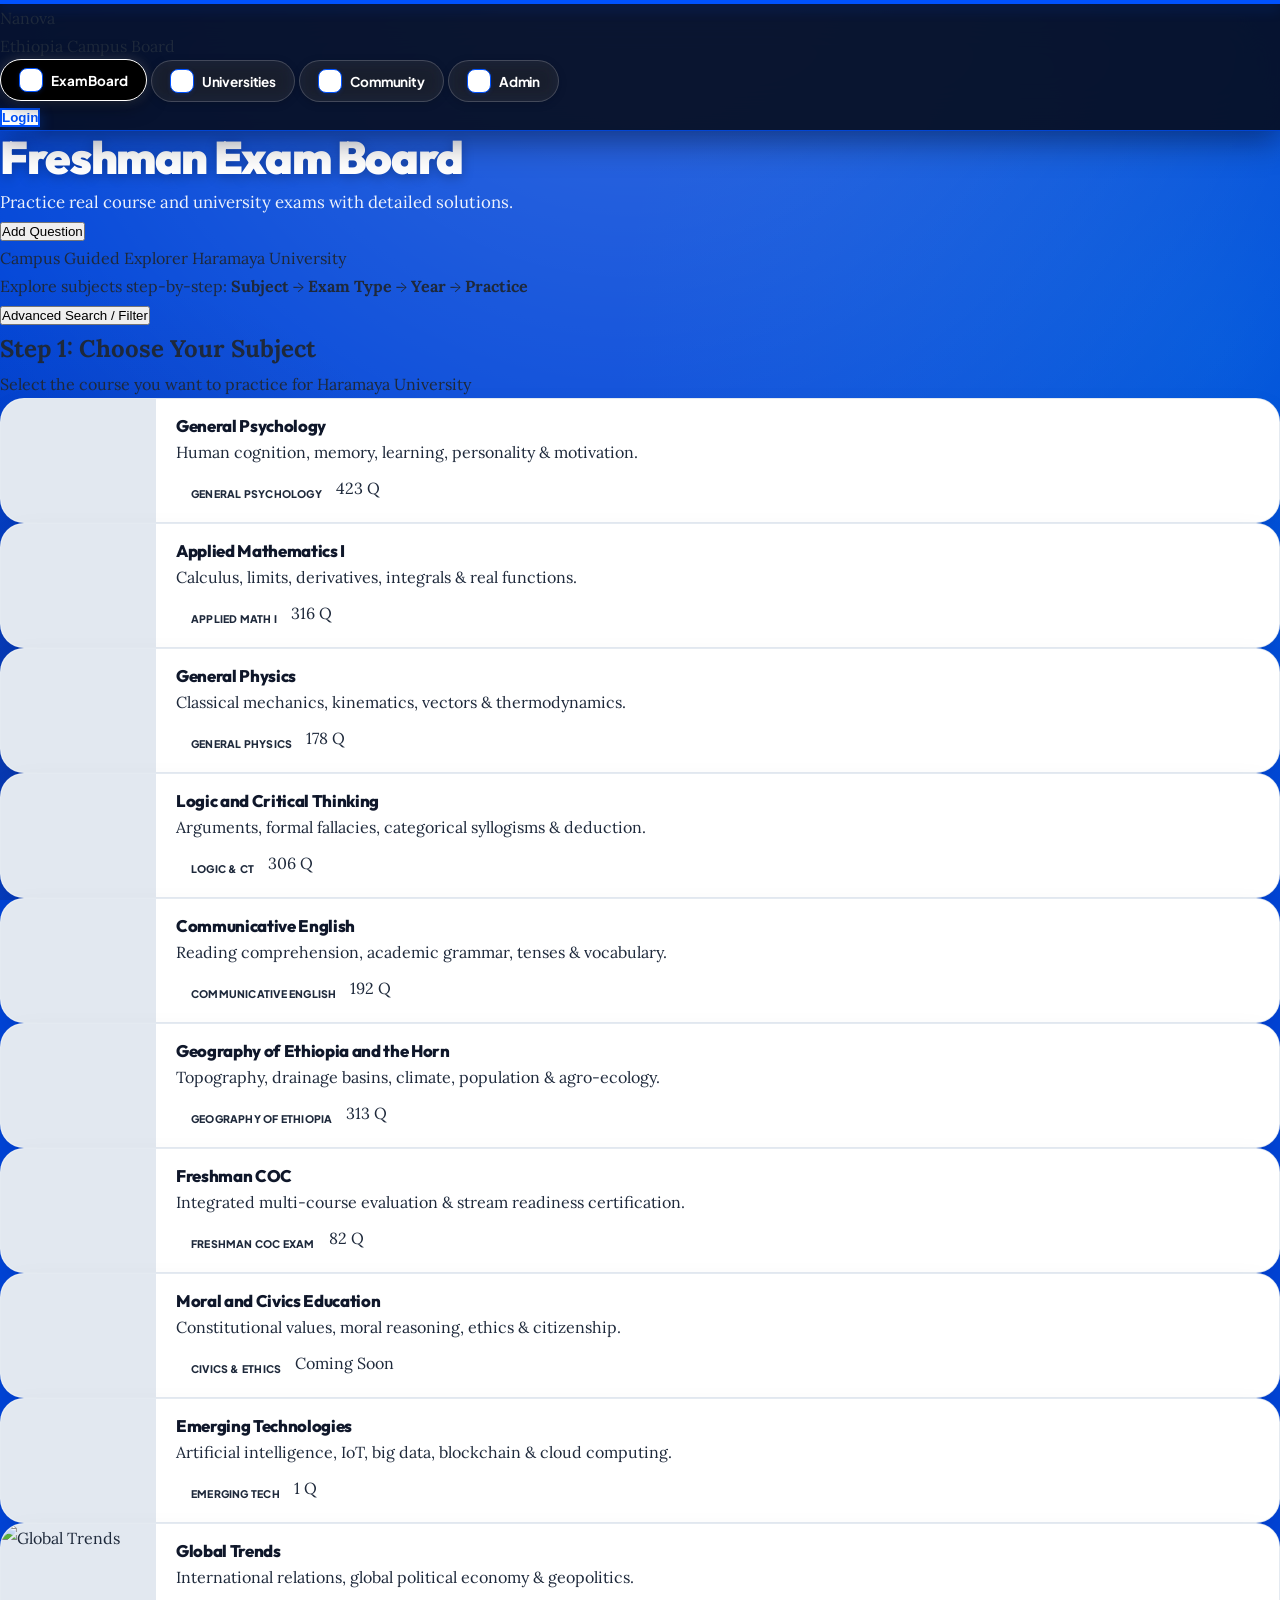
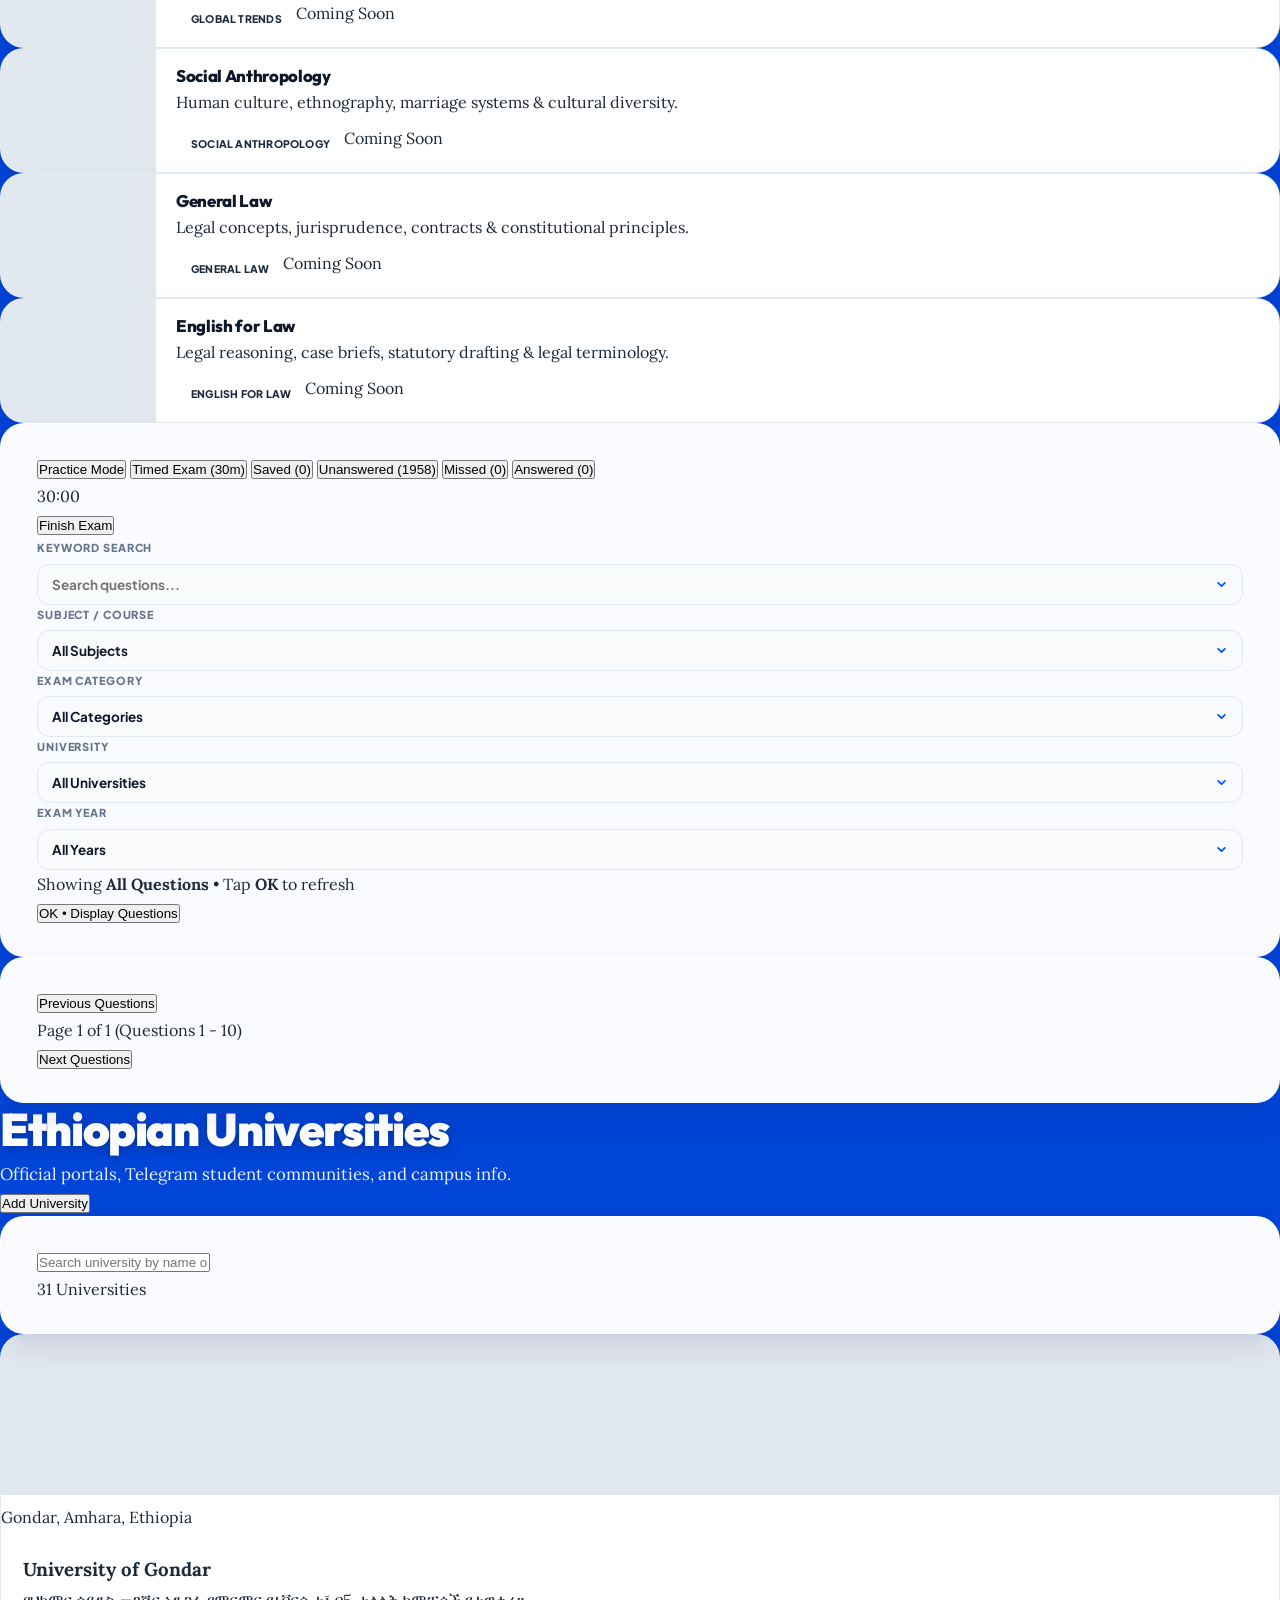
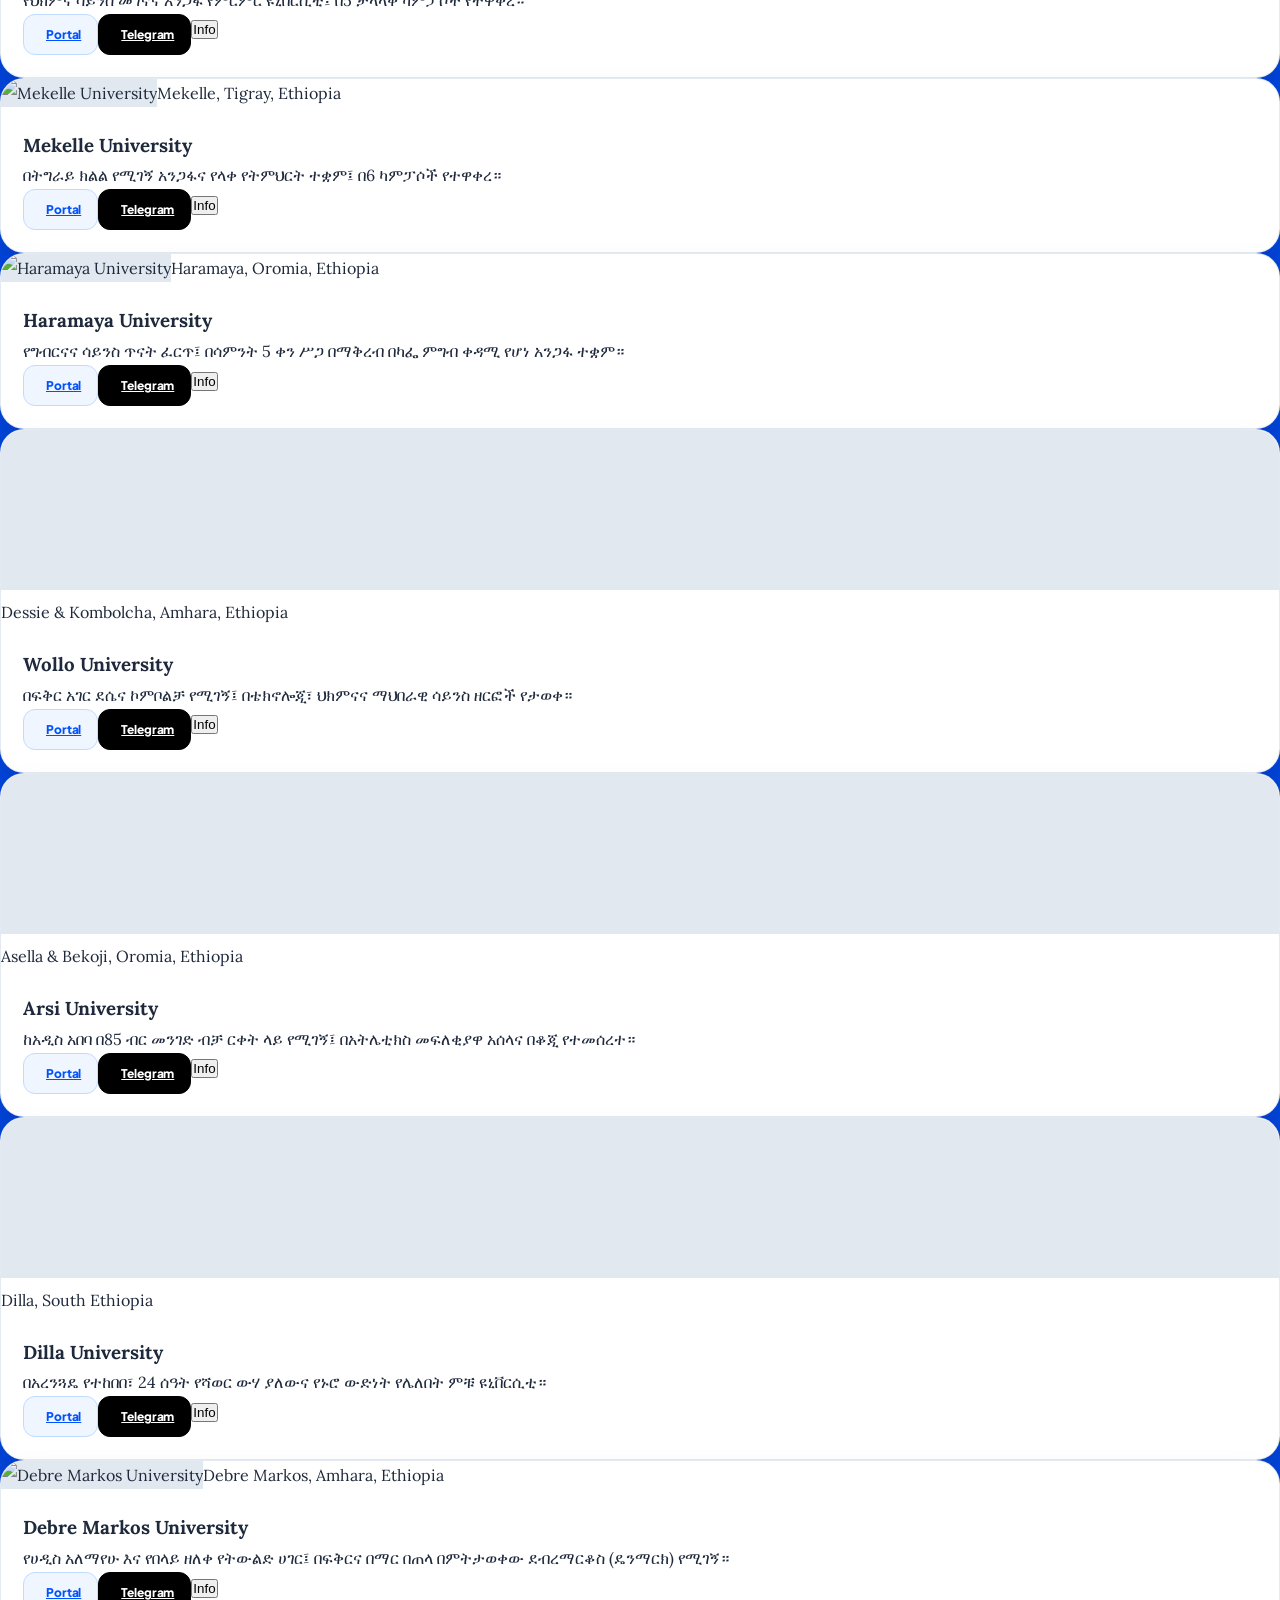
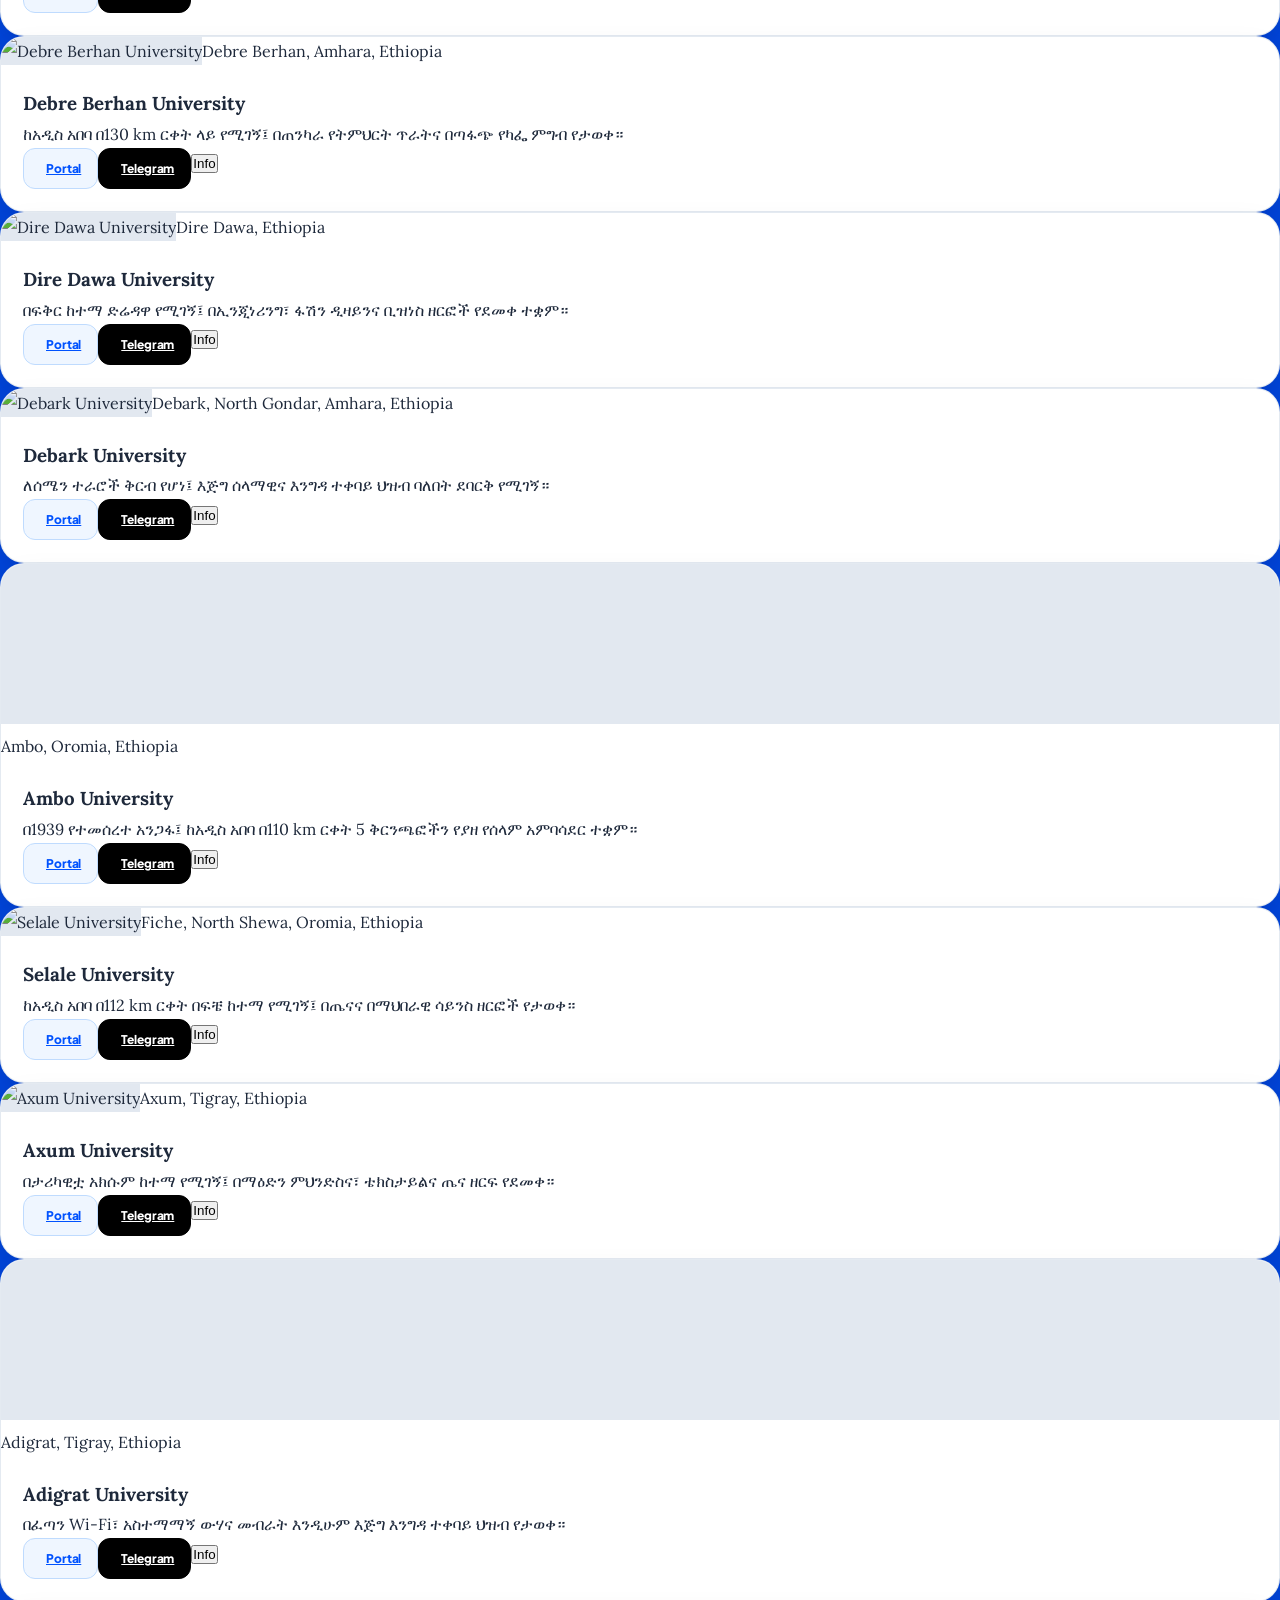
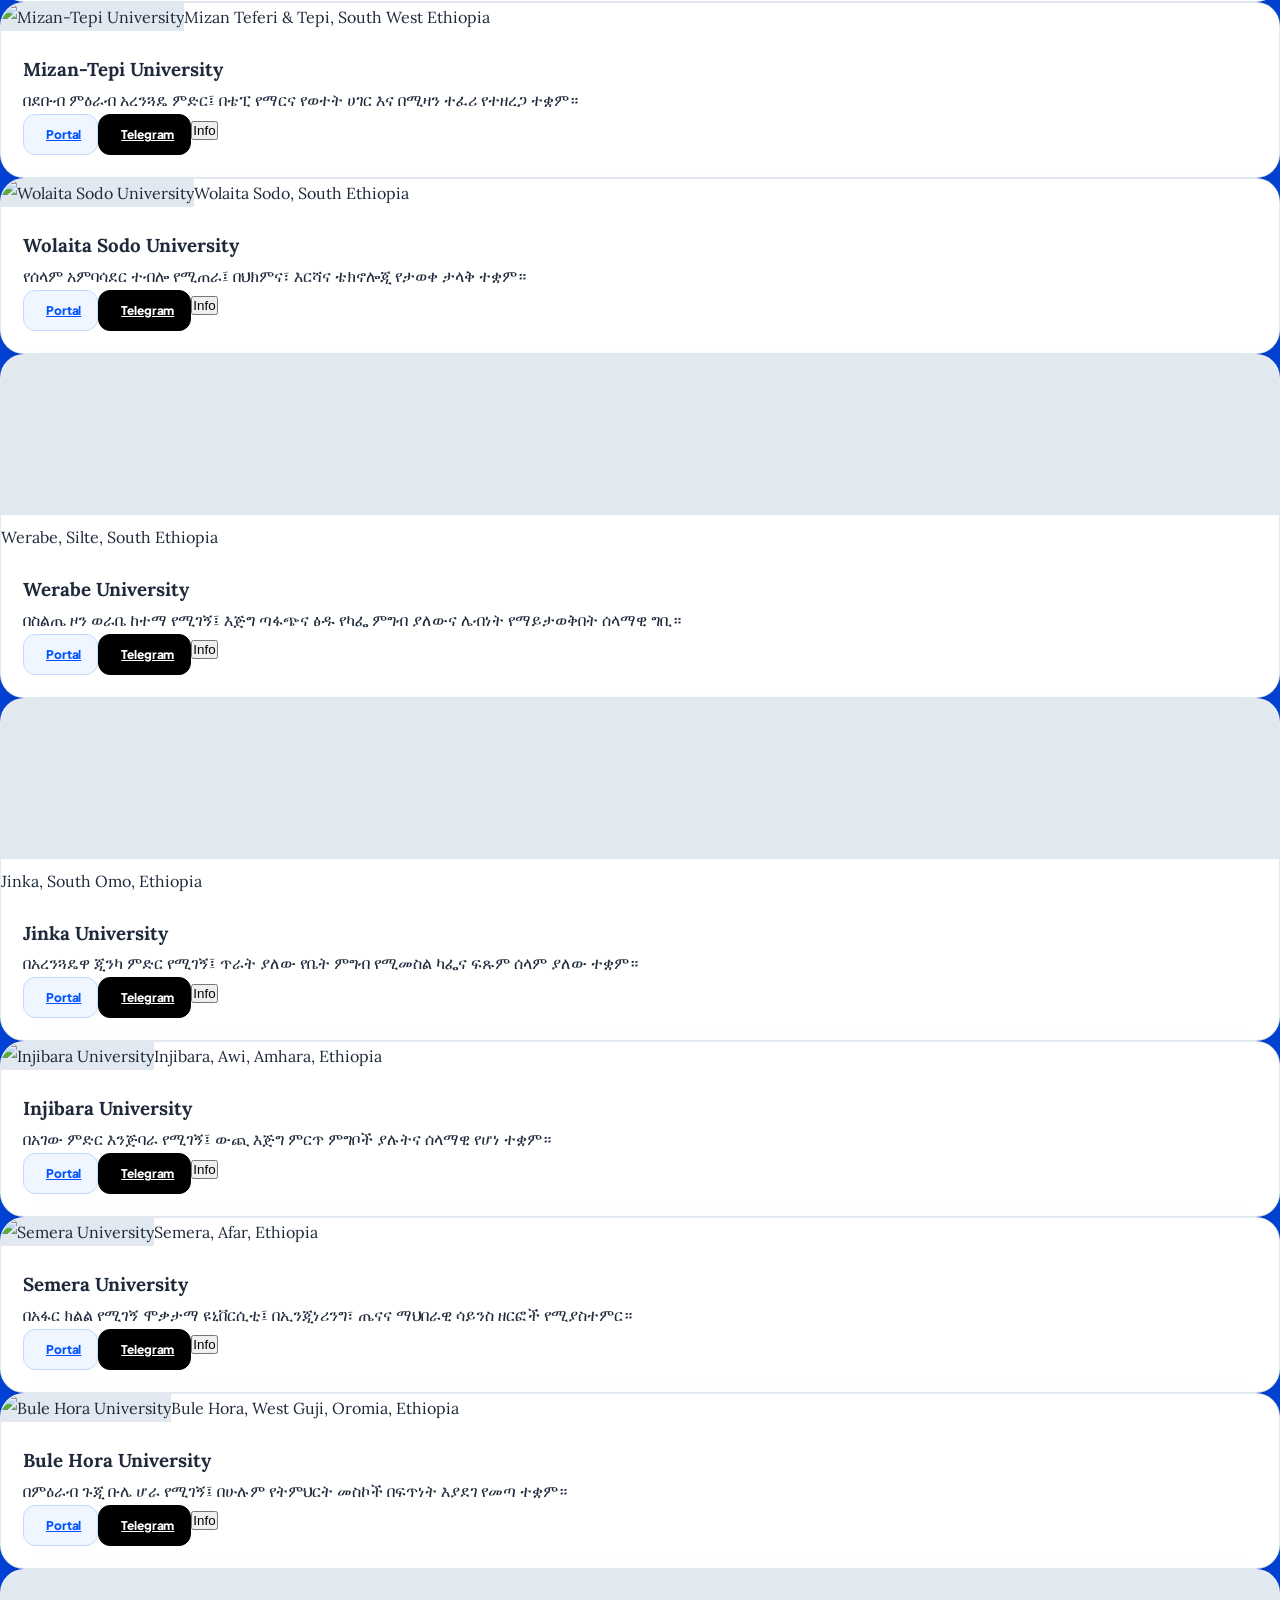
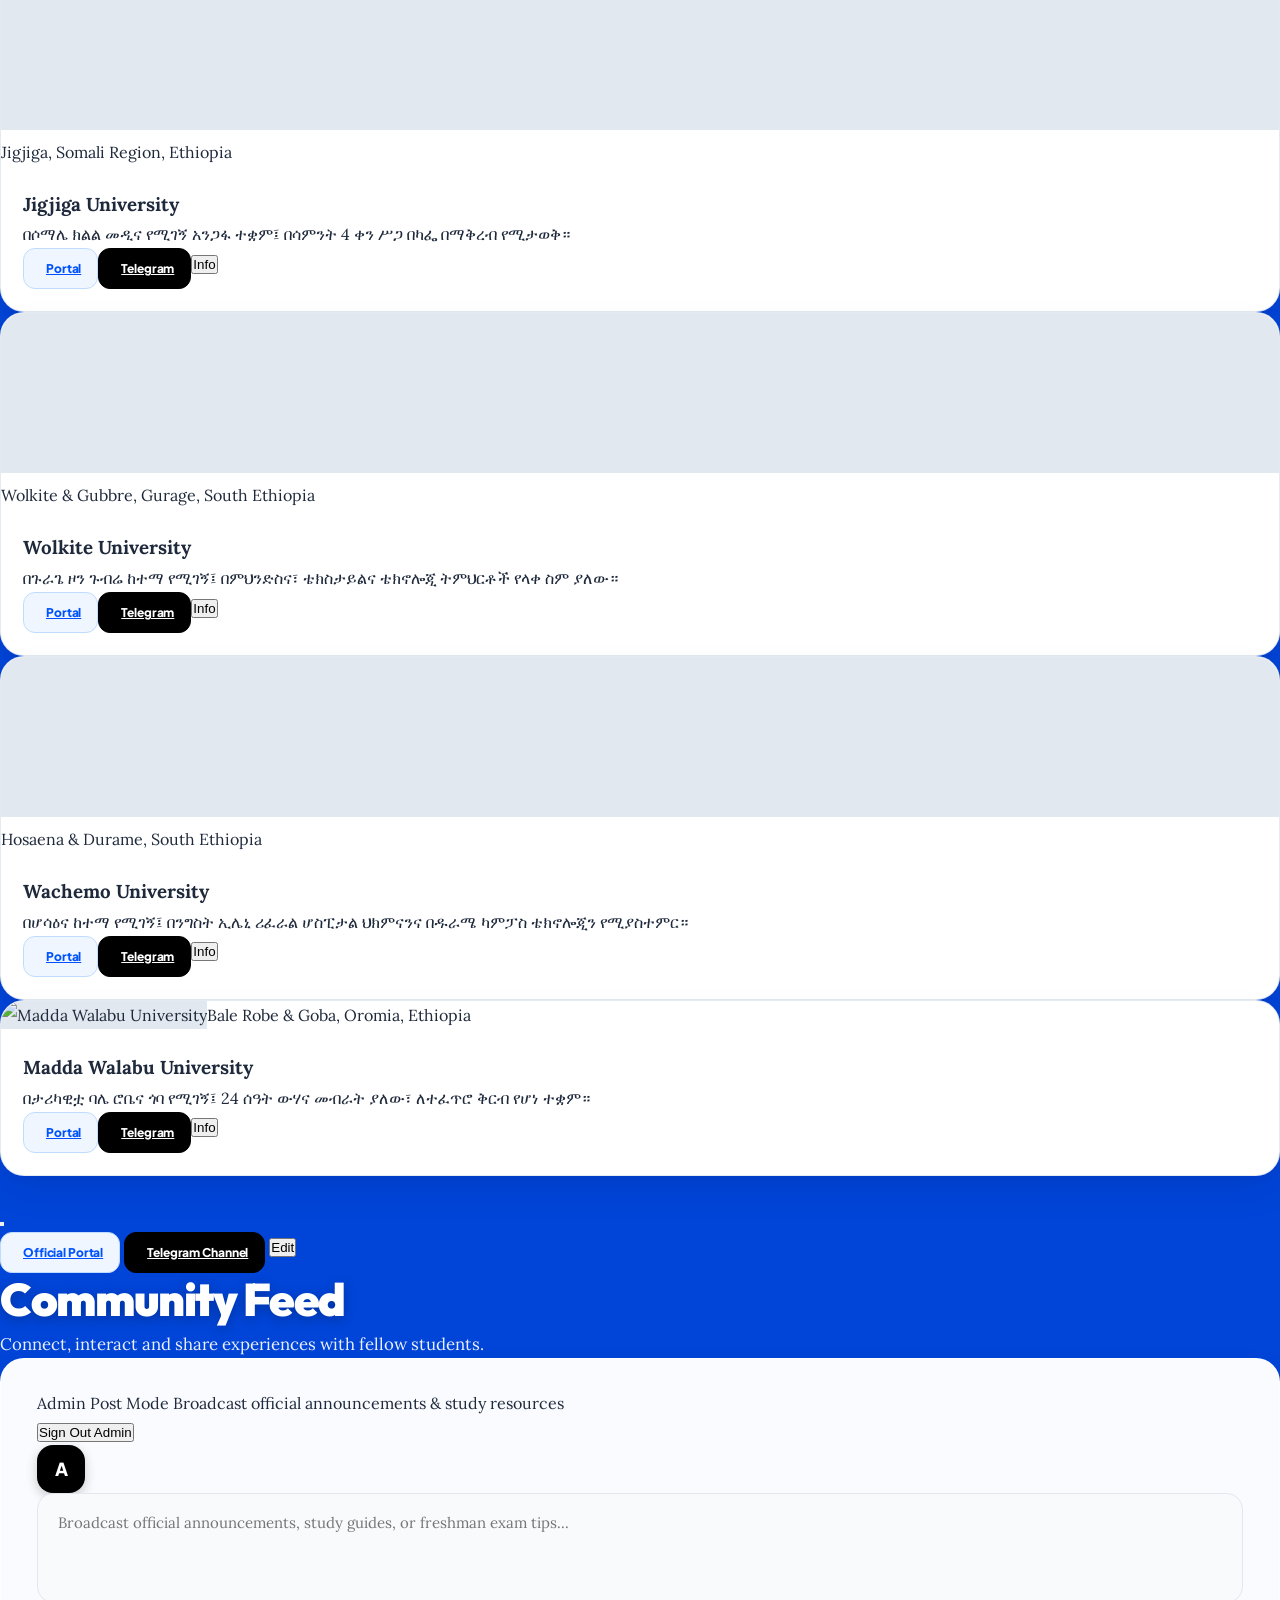
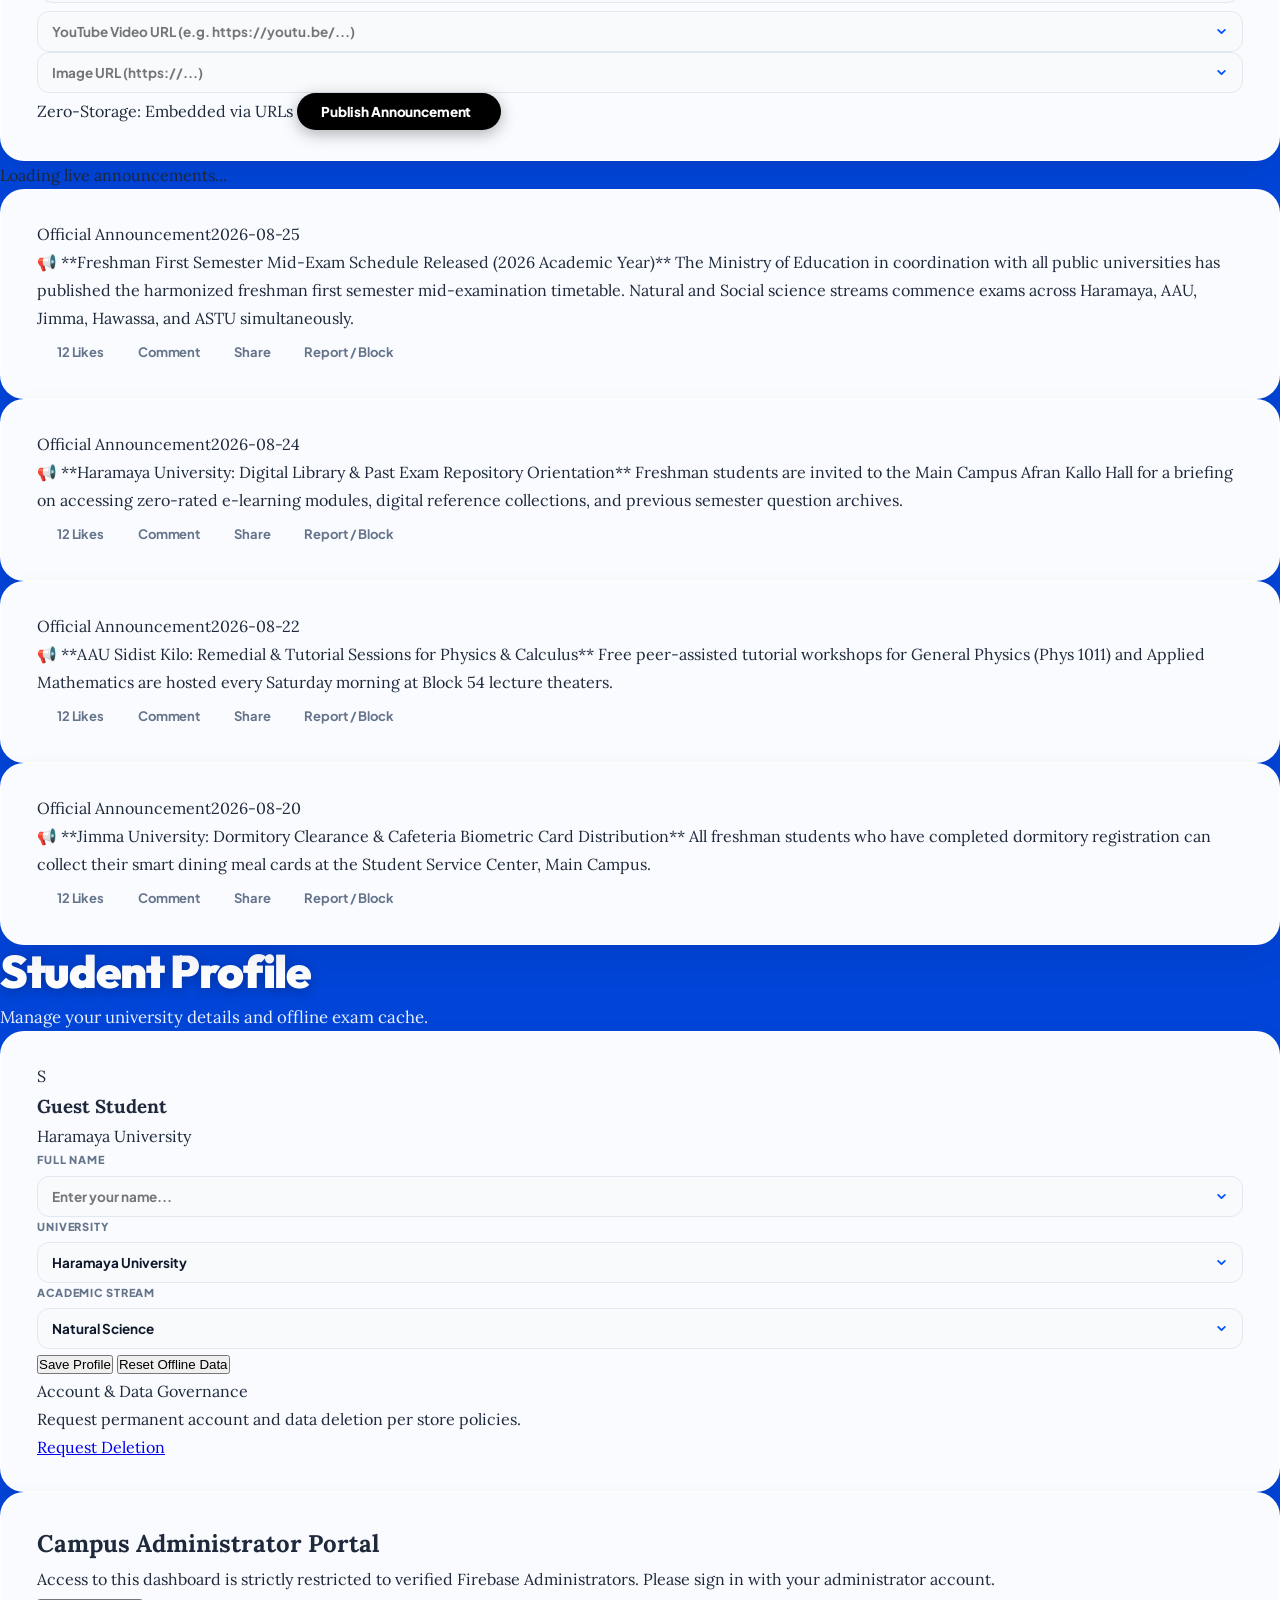
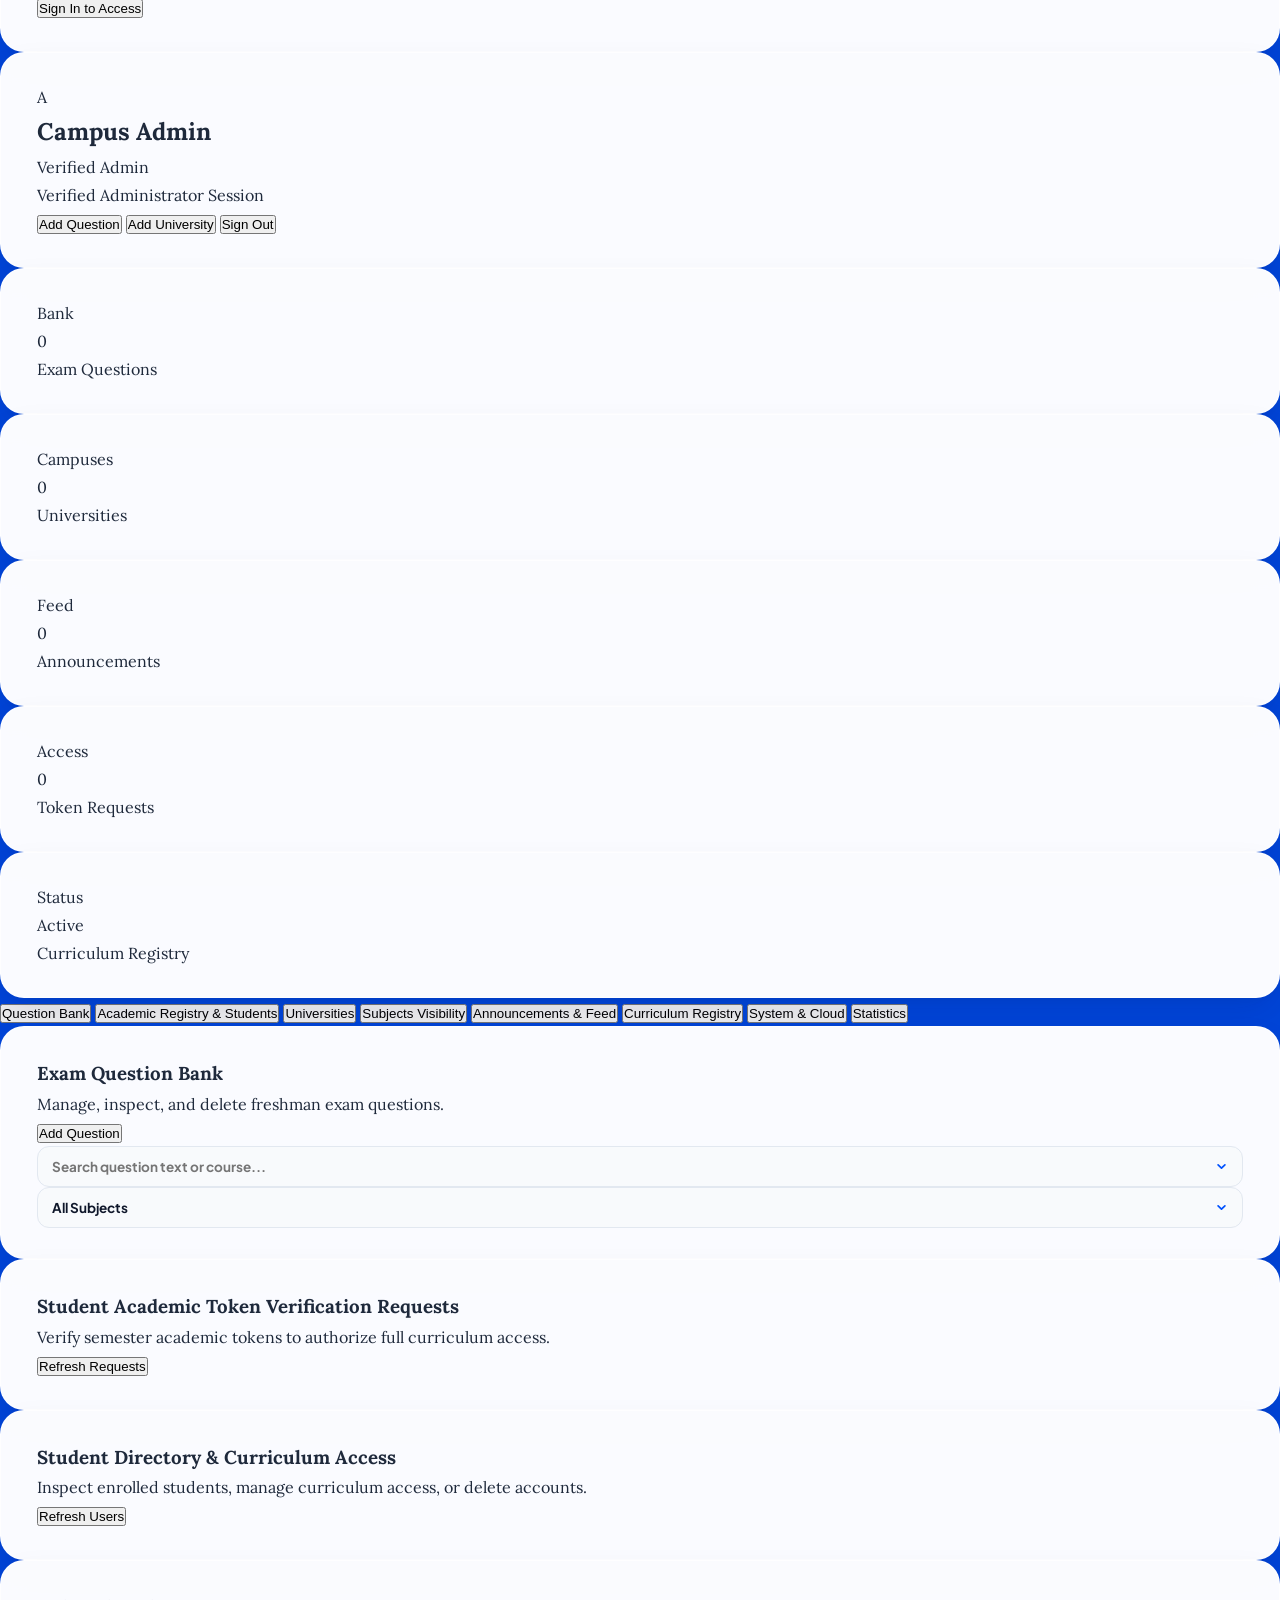
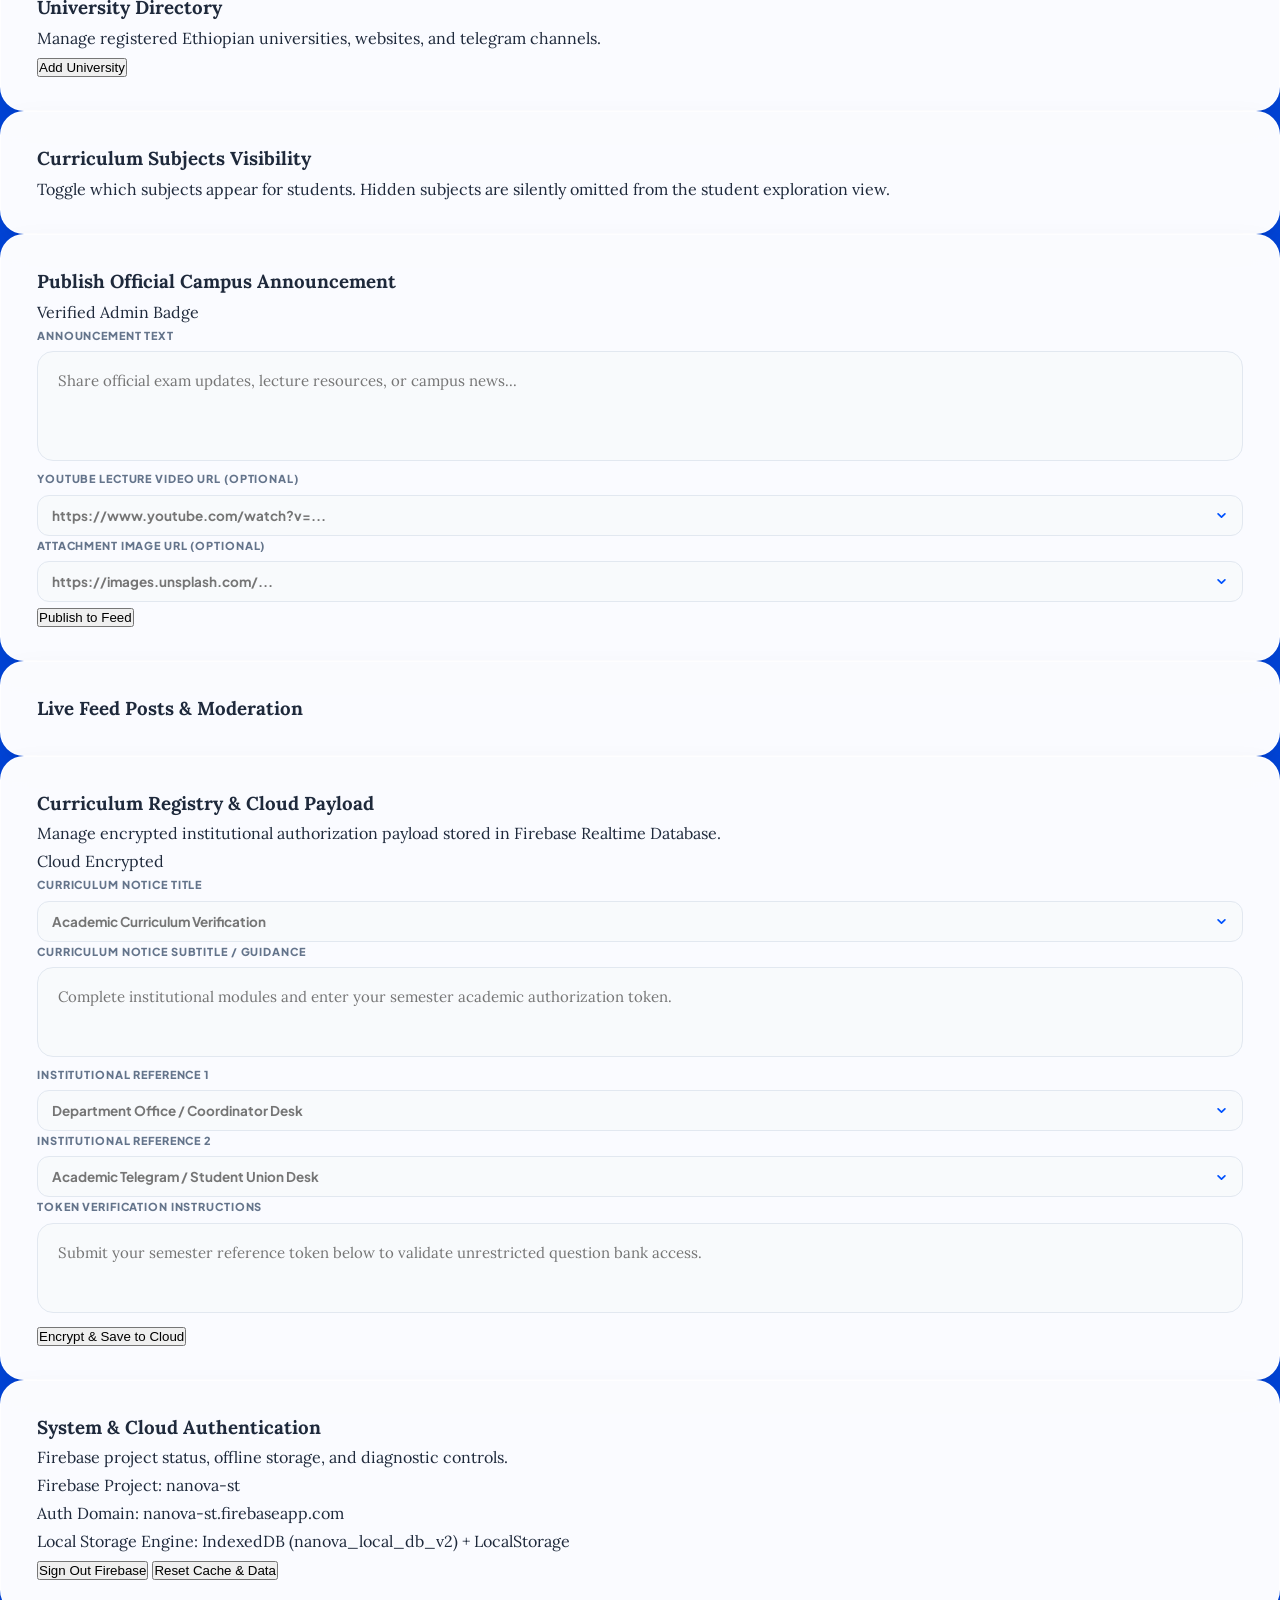
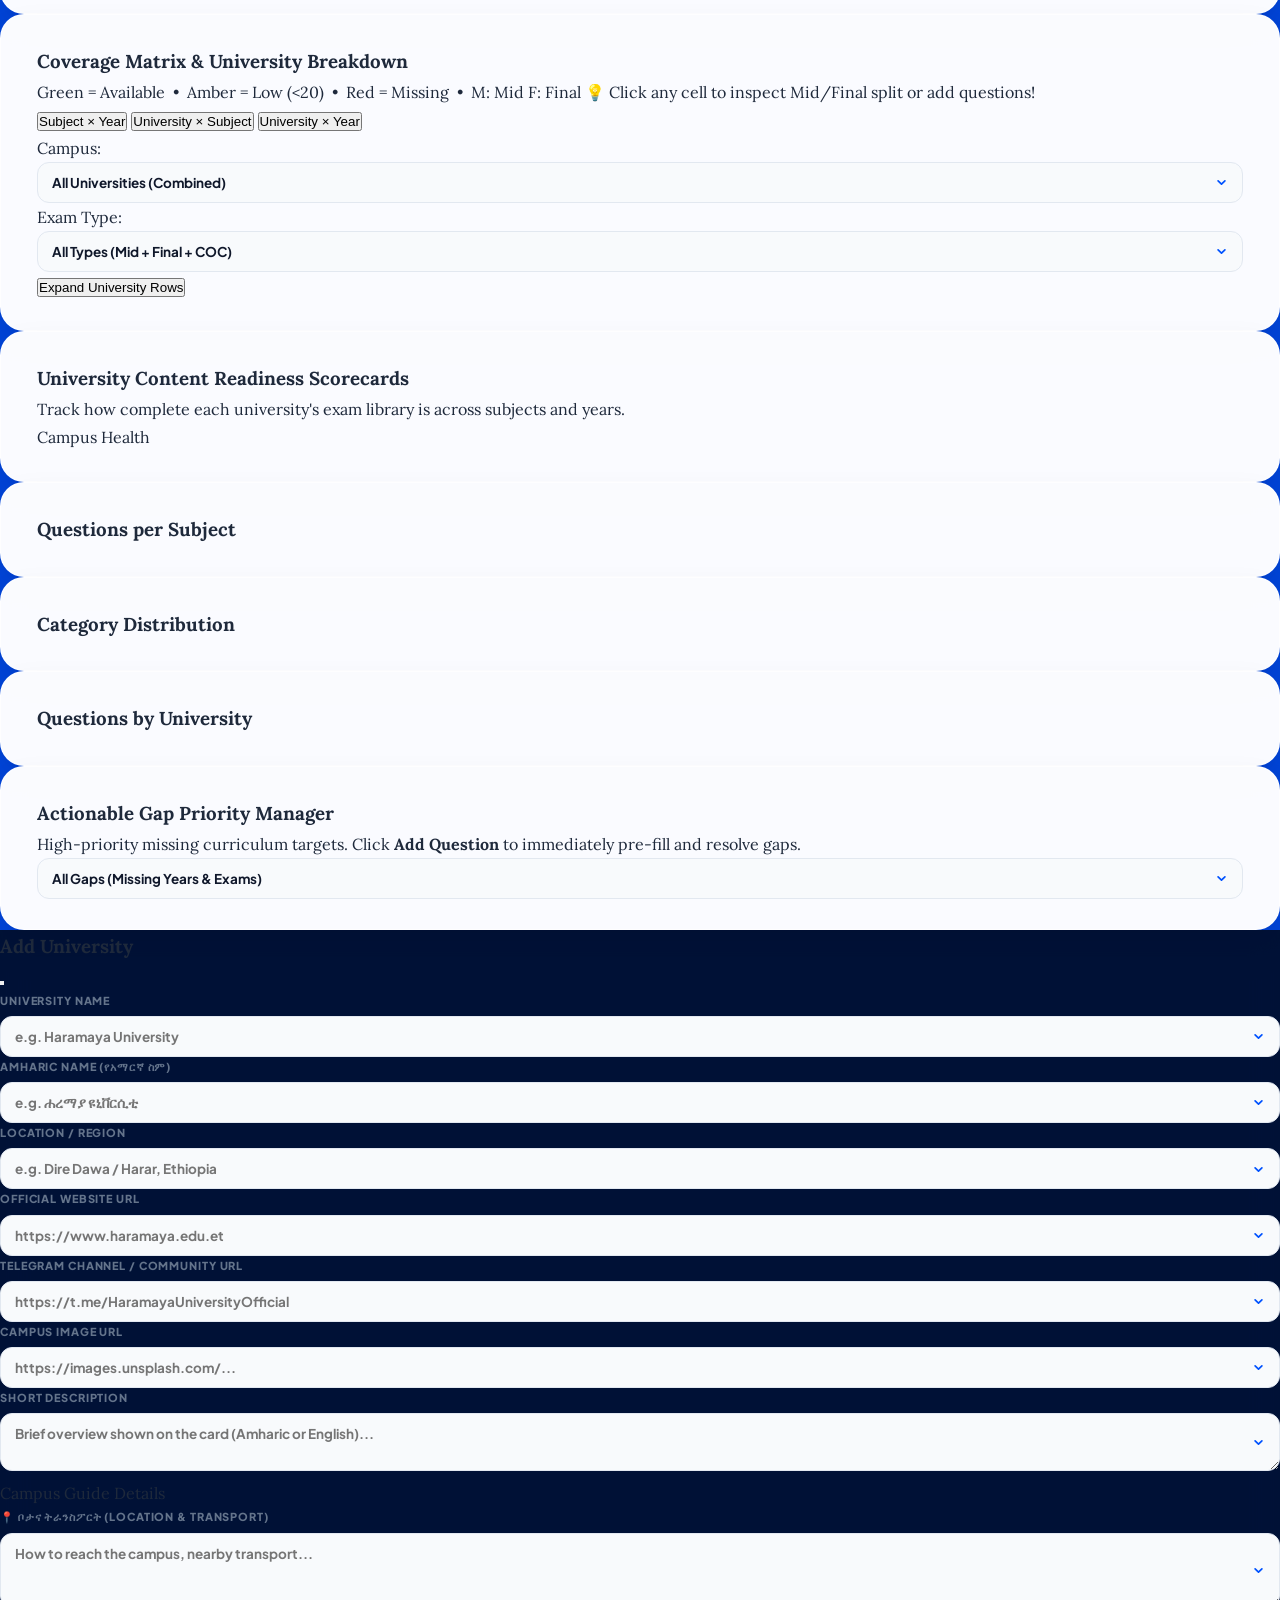
==== commit 693ed14d: "feat: complete student registration flow with name, academic year, and confirm password" ====
--- a/index.html
+++ b/index.html
@@ -1409,8 +1409,27 @@
         </button>
       </div>
 
-      <!-- Auth Form (Phone Number + Password Only) -->
+      <!-- Auth Form (Phone Number + Password, with Name, Year, Confirm Password on Signup) -->
       <form id="firebaseAuthForm" onsubmit="NanovaApp.handlePhoneAuth(event)" class="space-y-3.5">
+        <!-- Signup Extra Fields: Full Name & Academic Year -->
+        <div id="authSignupFields" class="hidden space-y-3.5">
+          <div>
+            <label class="filter-label">FULL NAME</label>
+            <input type="text" id="authNameInput" class="custom-select text-sm font-semibold"
+              placeholder="e.g. Abebe Kebede" />
+          </div>
+          <div>
+            <label class="filter-label">ACADEMIC YEAR</label>
+            <select id="authYearInput" class="custom-select text-sm font-semibold">
+              <option value="2017 E.C. (2025/2026)">2017 E.C. (2025/2026)</option>
+              <option value="2016 E.C. (2024/2025)">2016 E.C. (2024/2025)</option>
+              <option value="2015 E.C. (2023/2024)">2015 E.C. (2023/2024)</option>
+              <option value="Remedial / Pre-Engineering">Remedial / Pre-Engineering</option>
+              <option value="Senior / Other">Senior / Other</option>
+            </select>
+          </div>
+        </div>
+
         <div>
           <label class="filter-label">PHONE NUMBER</label>
           <input type="tel" id="authPhoneInput" class="custom-select text-sm font-semibold"
@@ -1420,6 +1439,13 @@
           <label class="filter-label">PASSWORD</label>
           <input type="password" id="authPasswordInput" class="custom-select text-sm font-semibold"
             placeholder="••••••••" required minlength="6" />
+        </div>
+
+        <!-- Confirm Password (Signup only) -->
+        <div id="authConfirmPassContainer" class="hidden">
+          <label class="filter-label">CONFIRM PASSWORD</label>
+          <input type="password" id="authConfirmPasswordInput" class="custom-select text-sm font-semibold"
+            placeholder="••••••••" minlength="6" />
         </div>
 
         <button type="submit" id="authSubmitBtn"
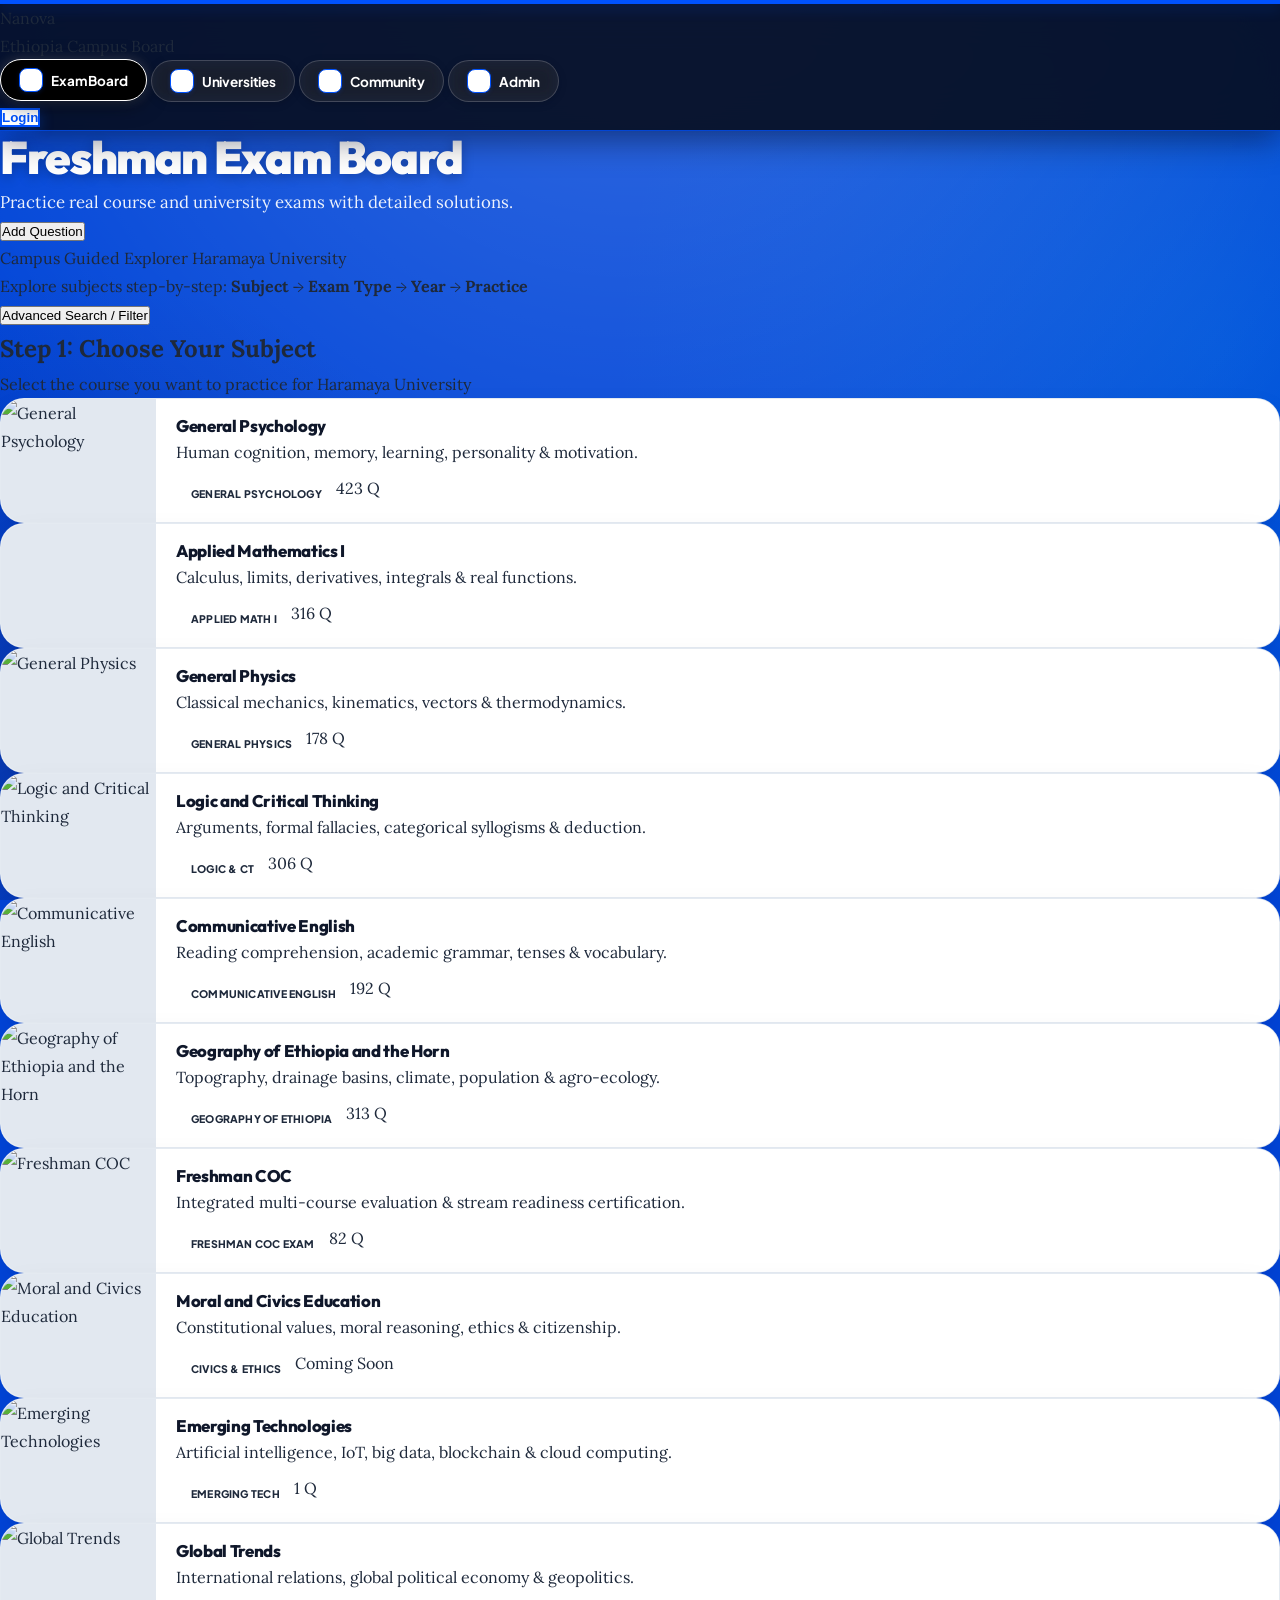
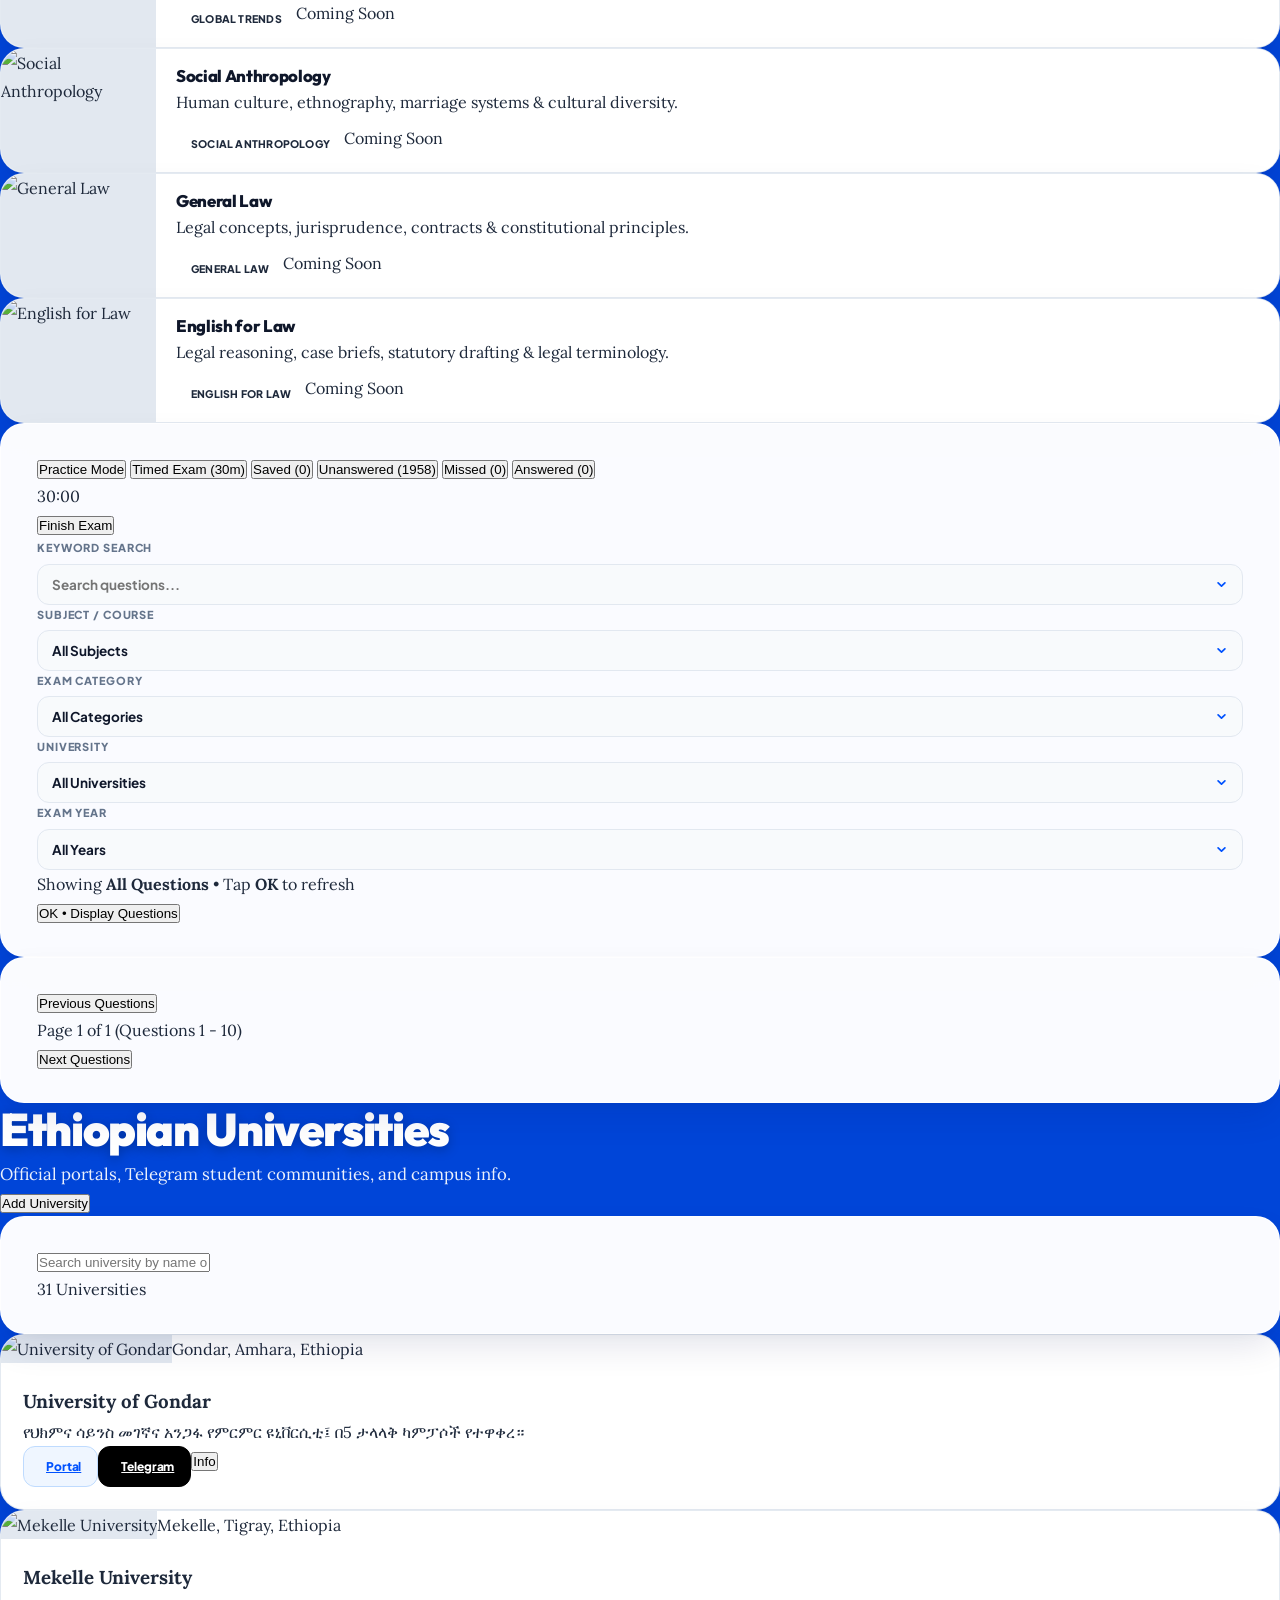
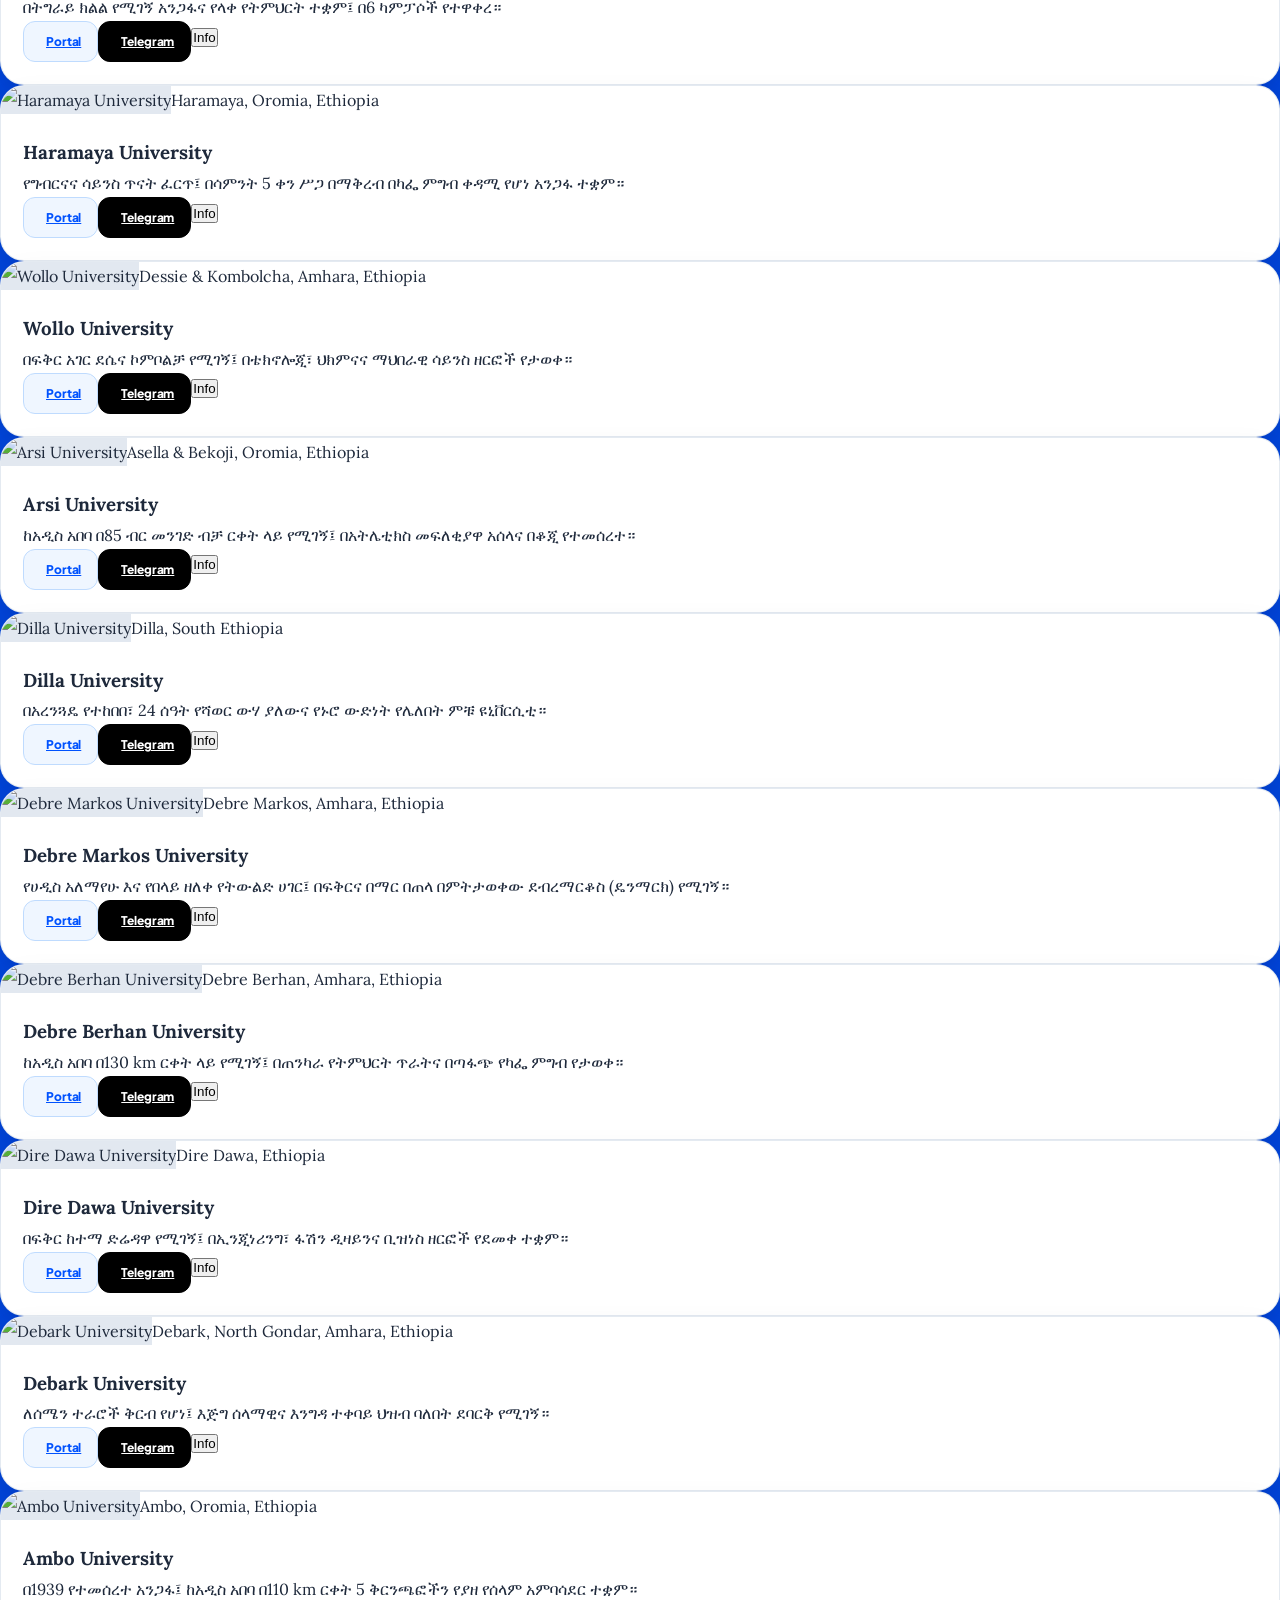
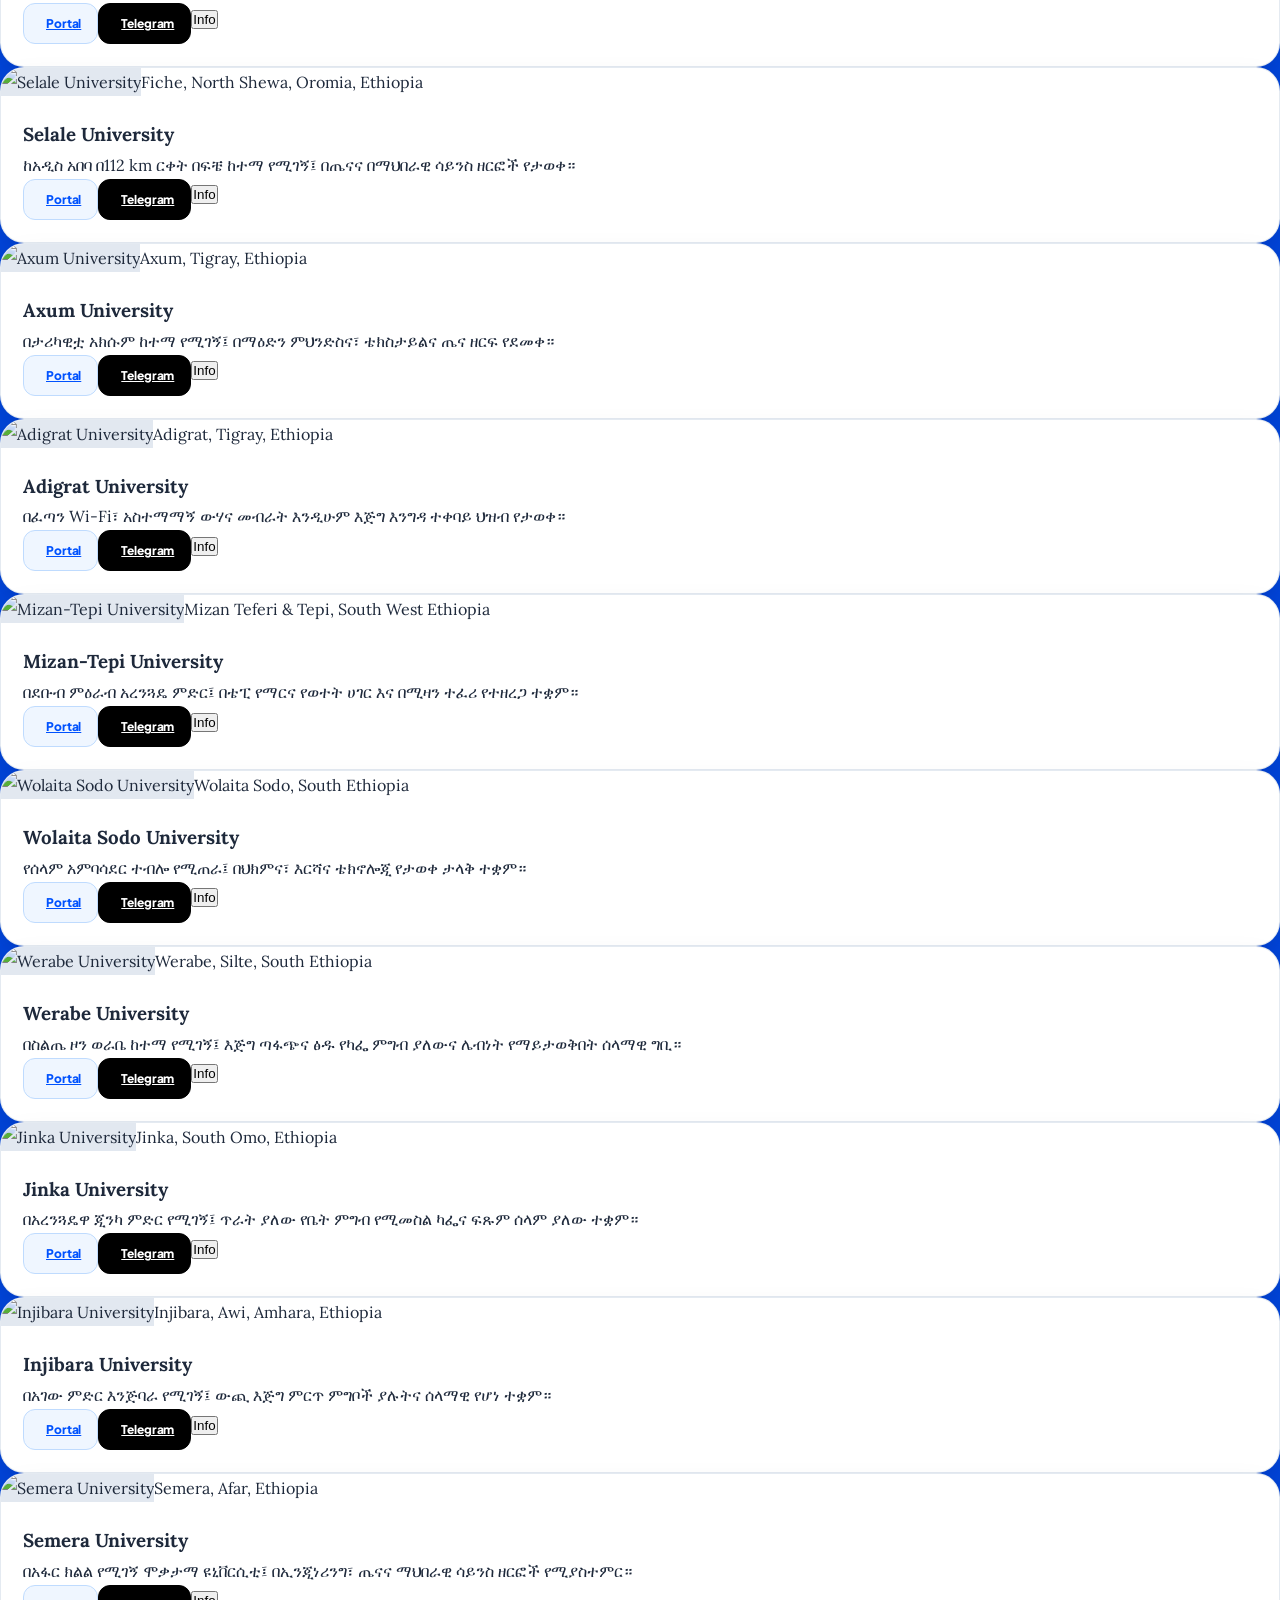
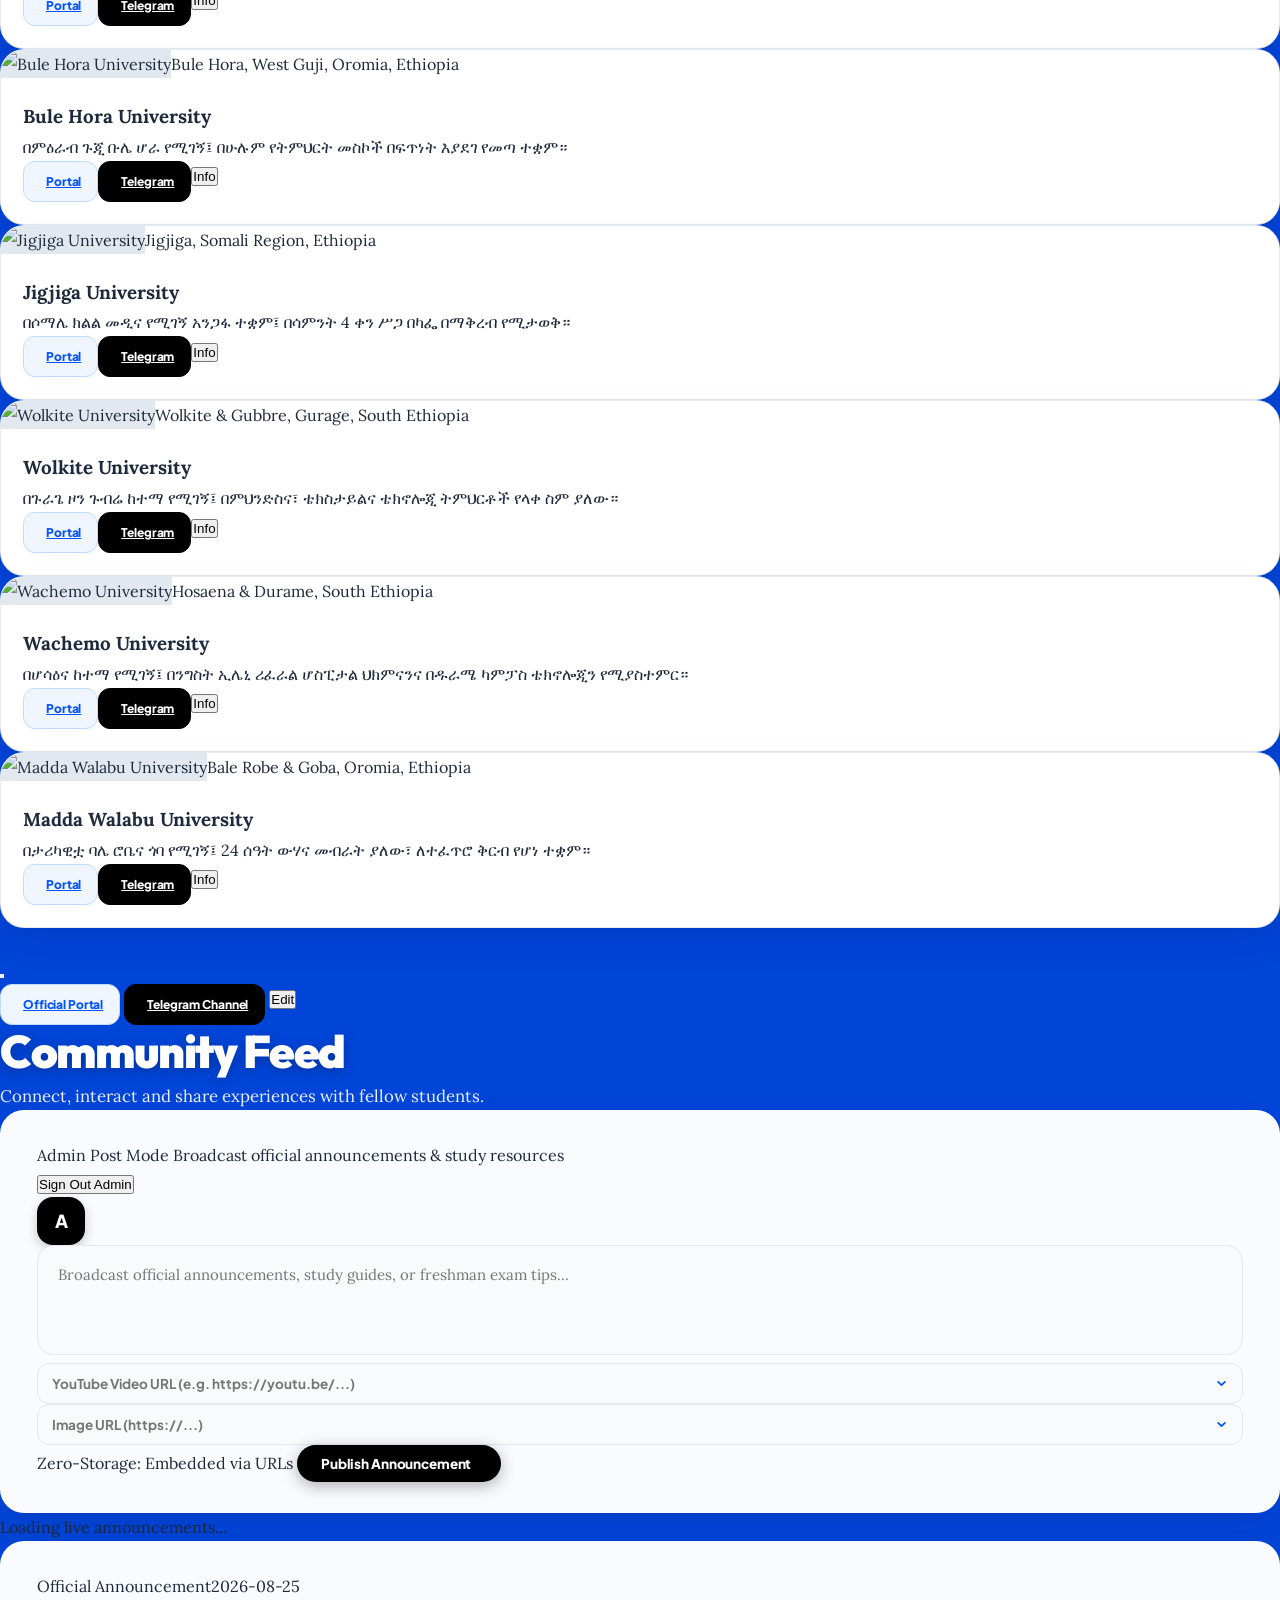
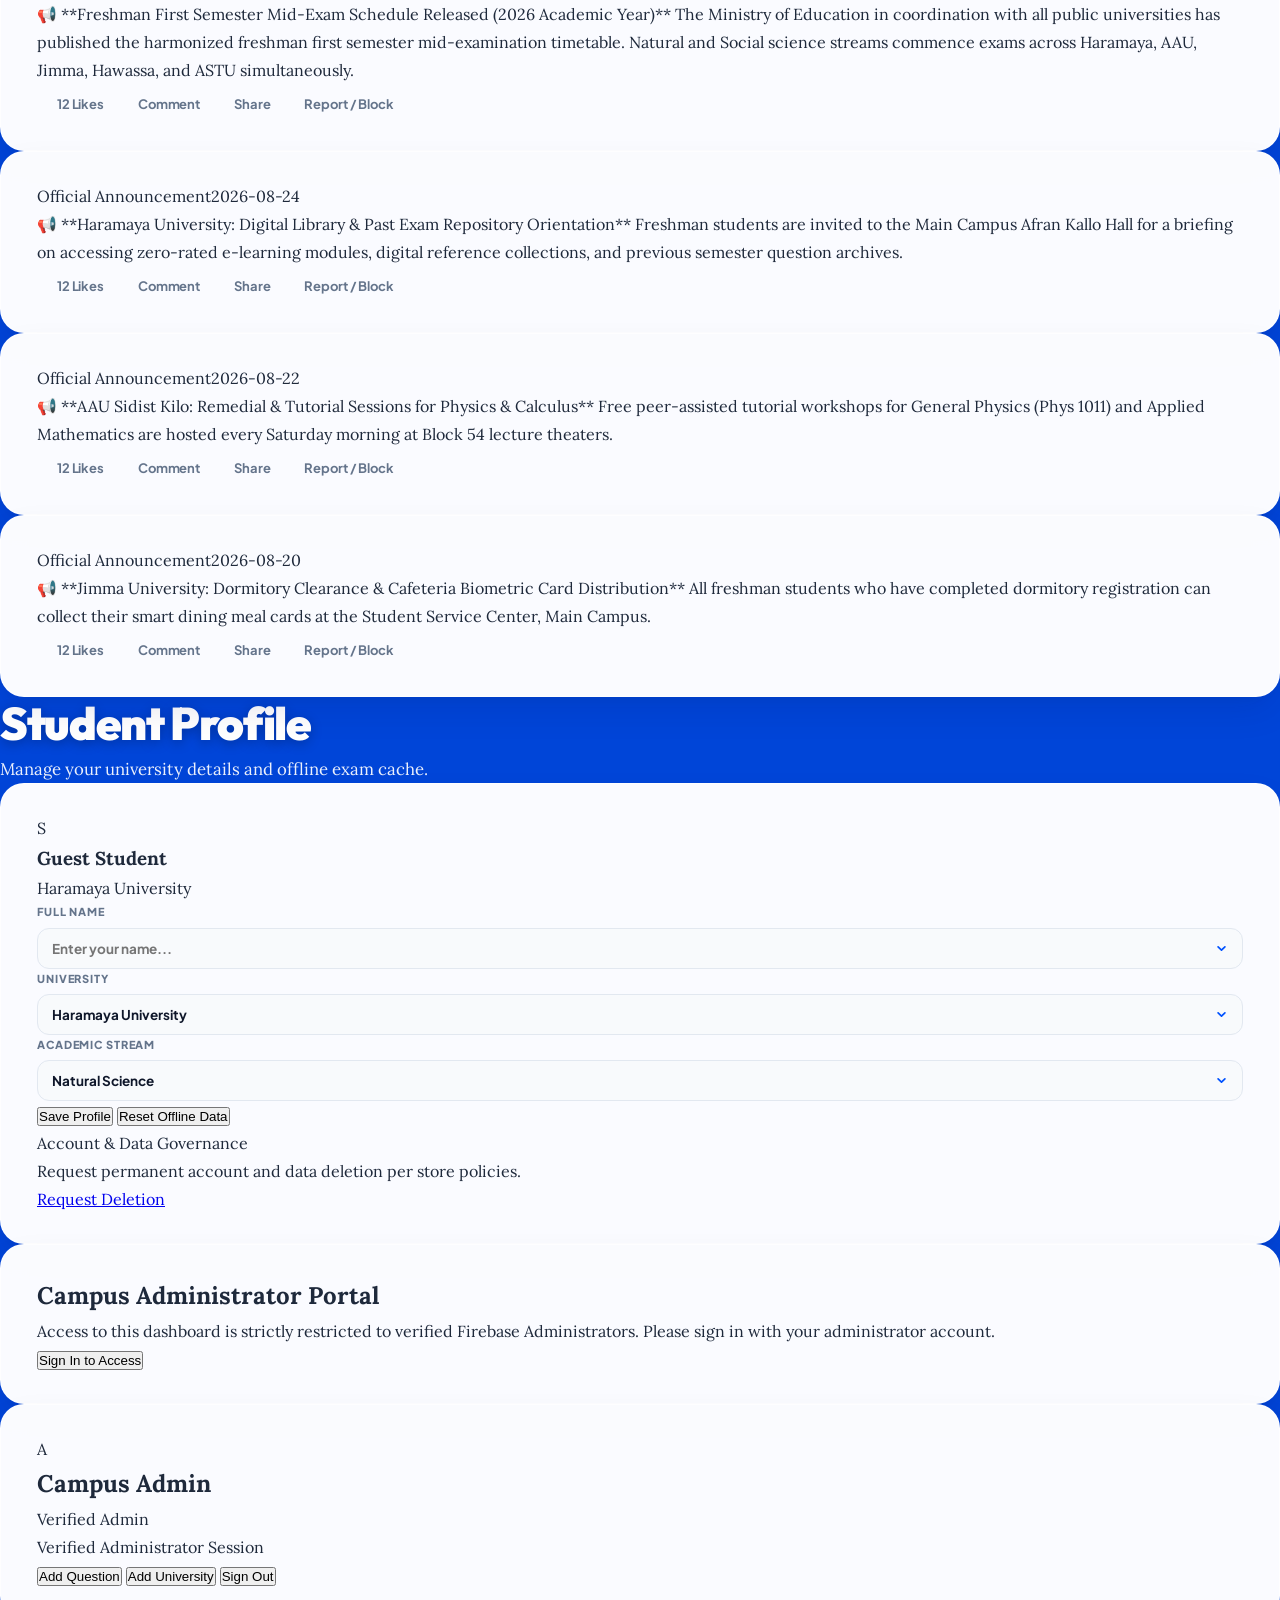
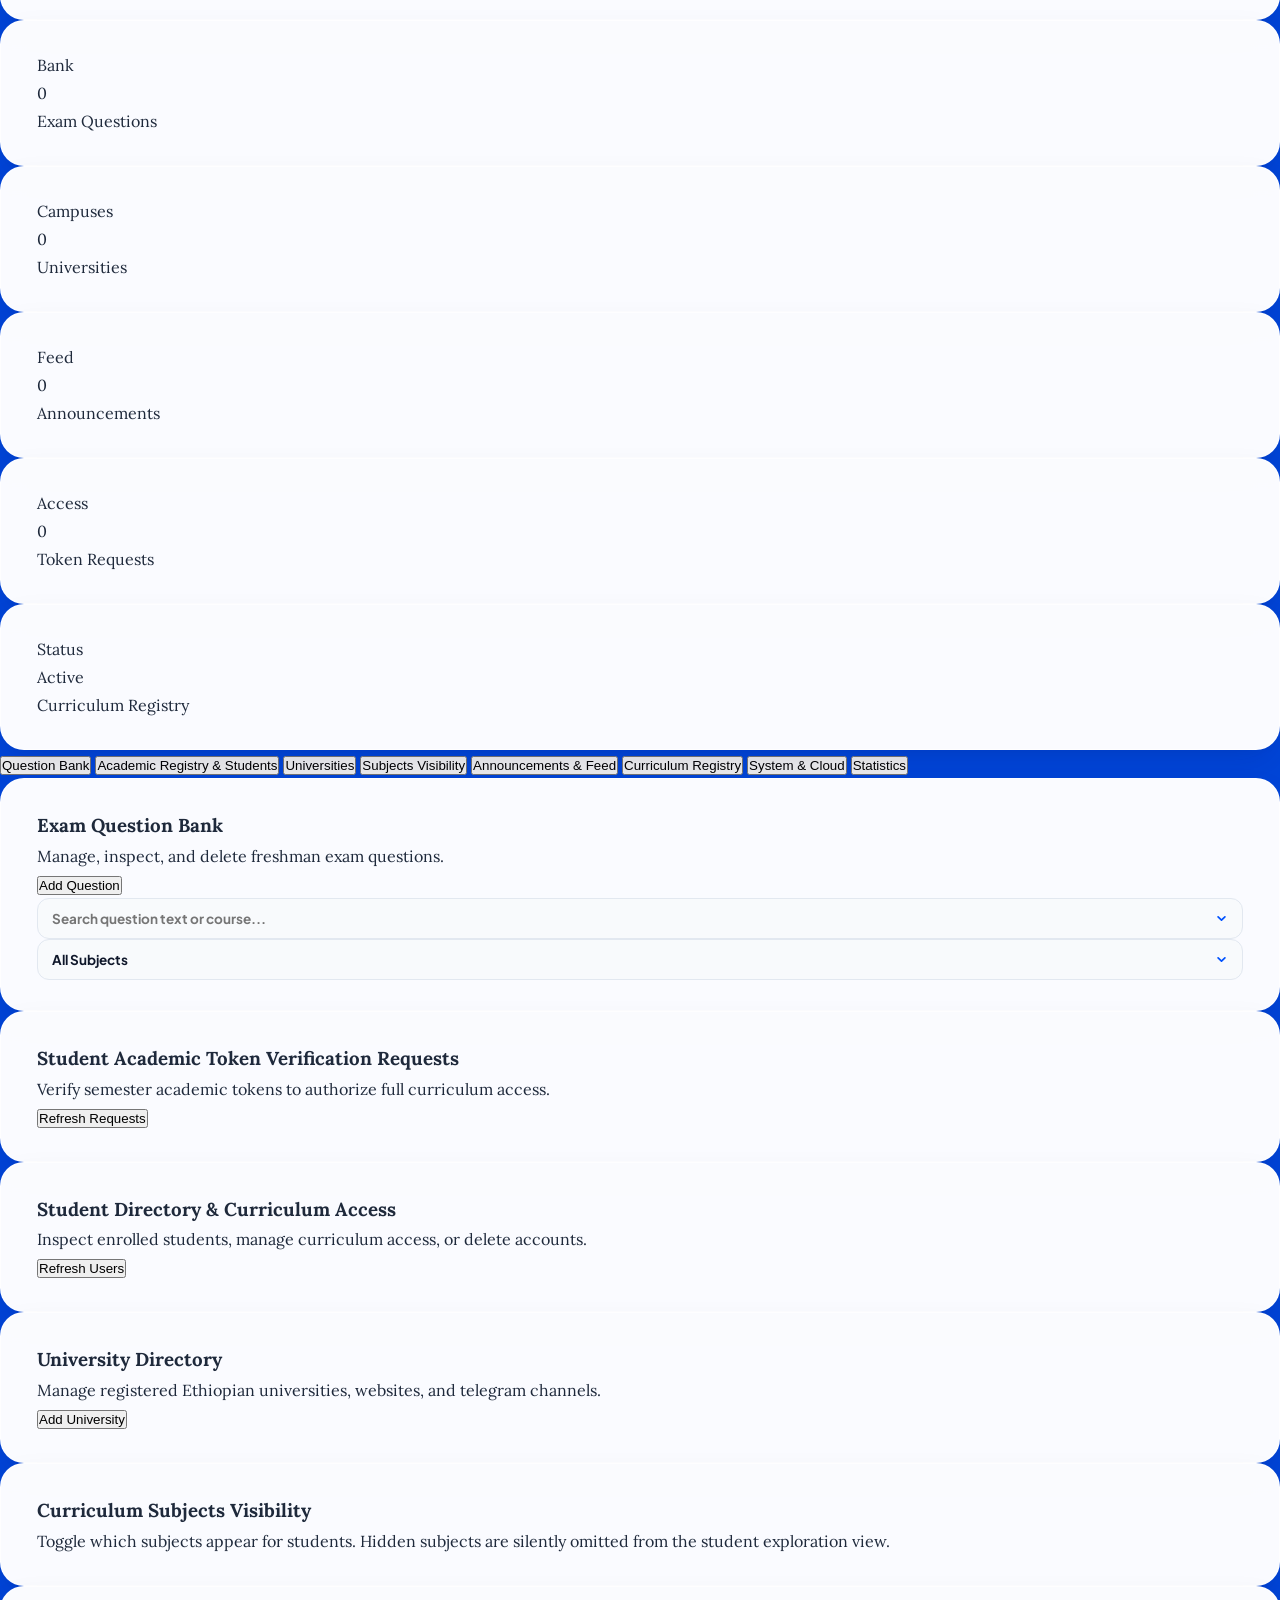
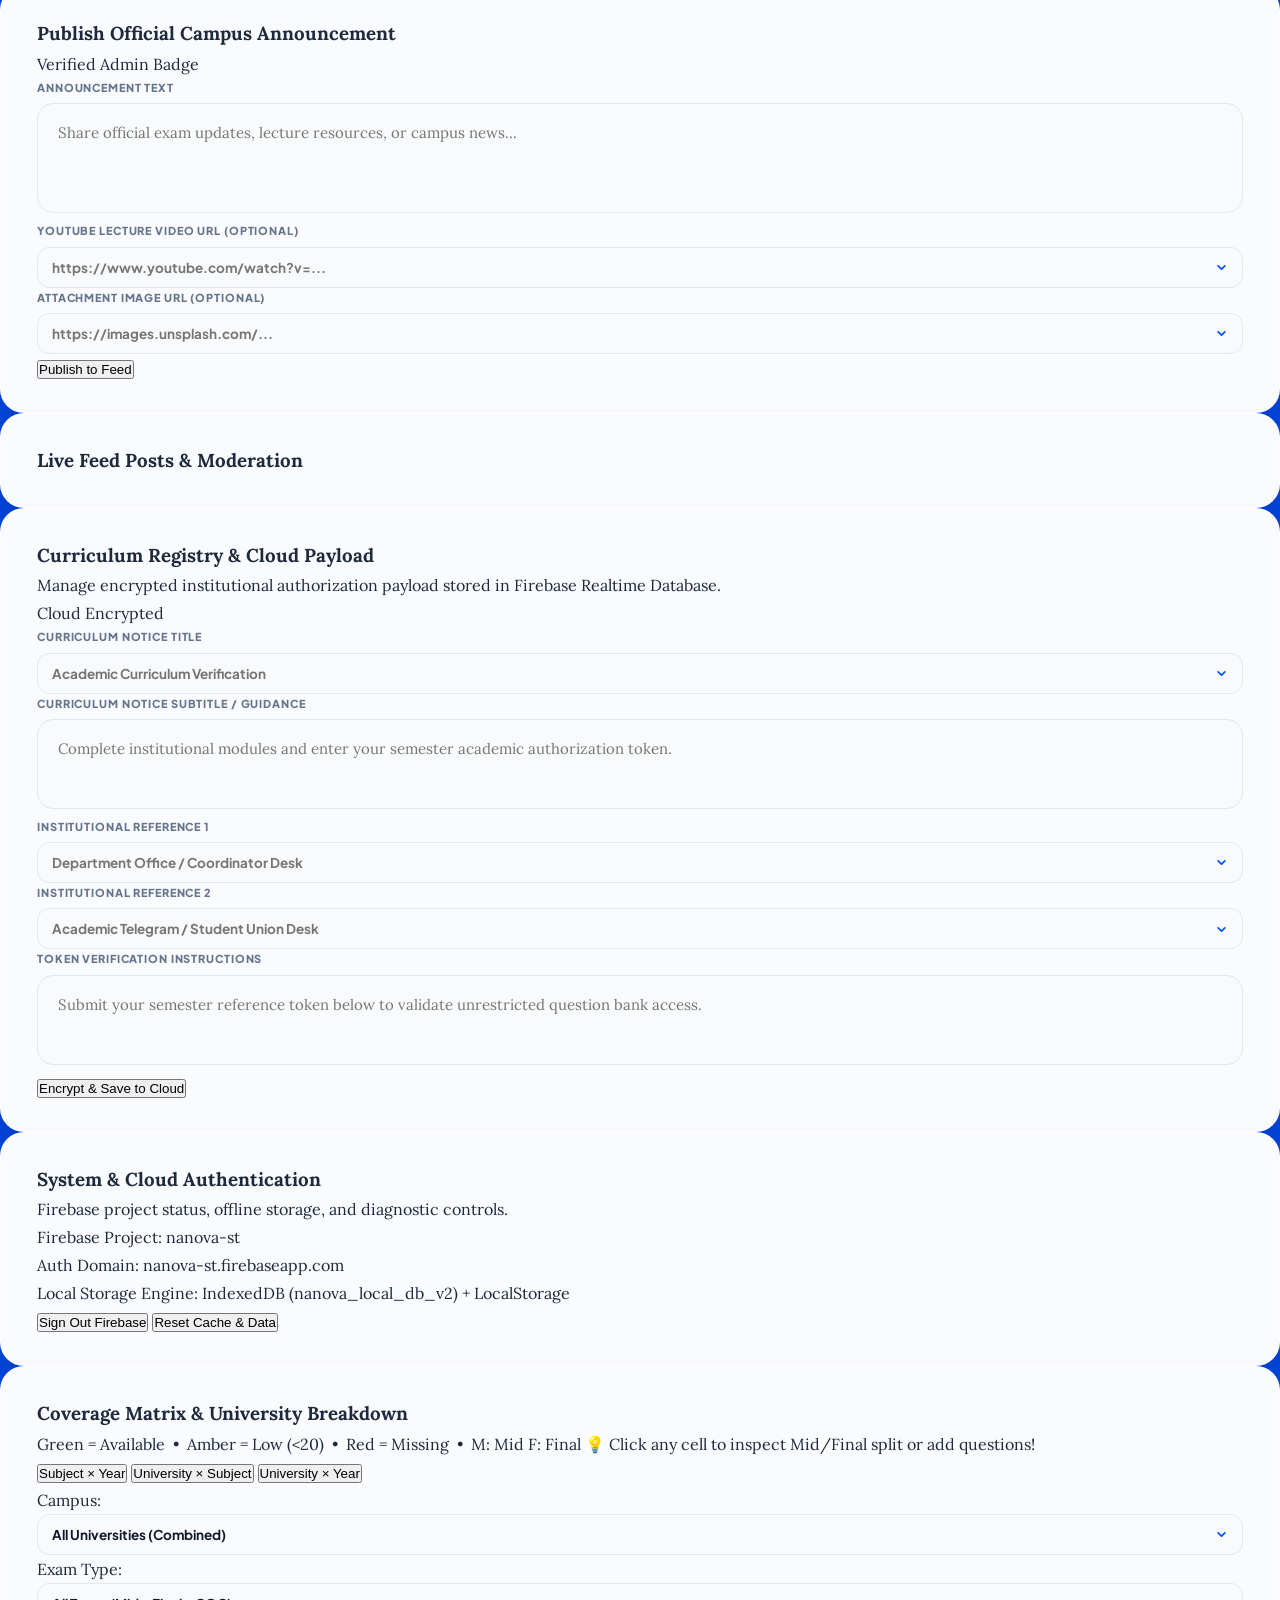
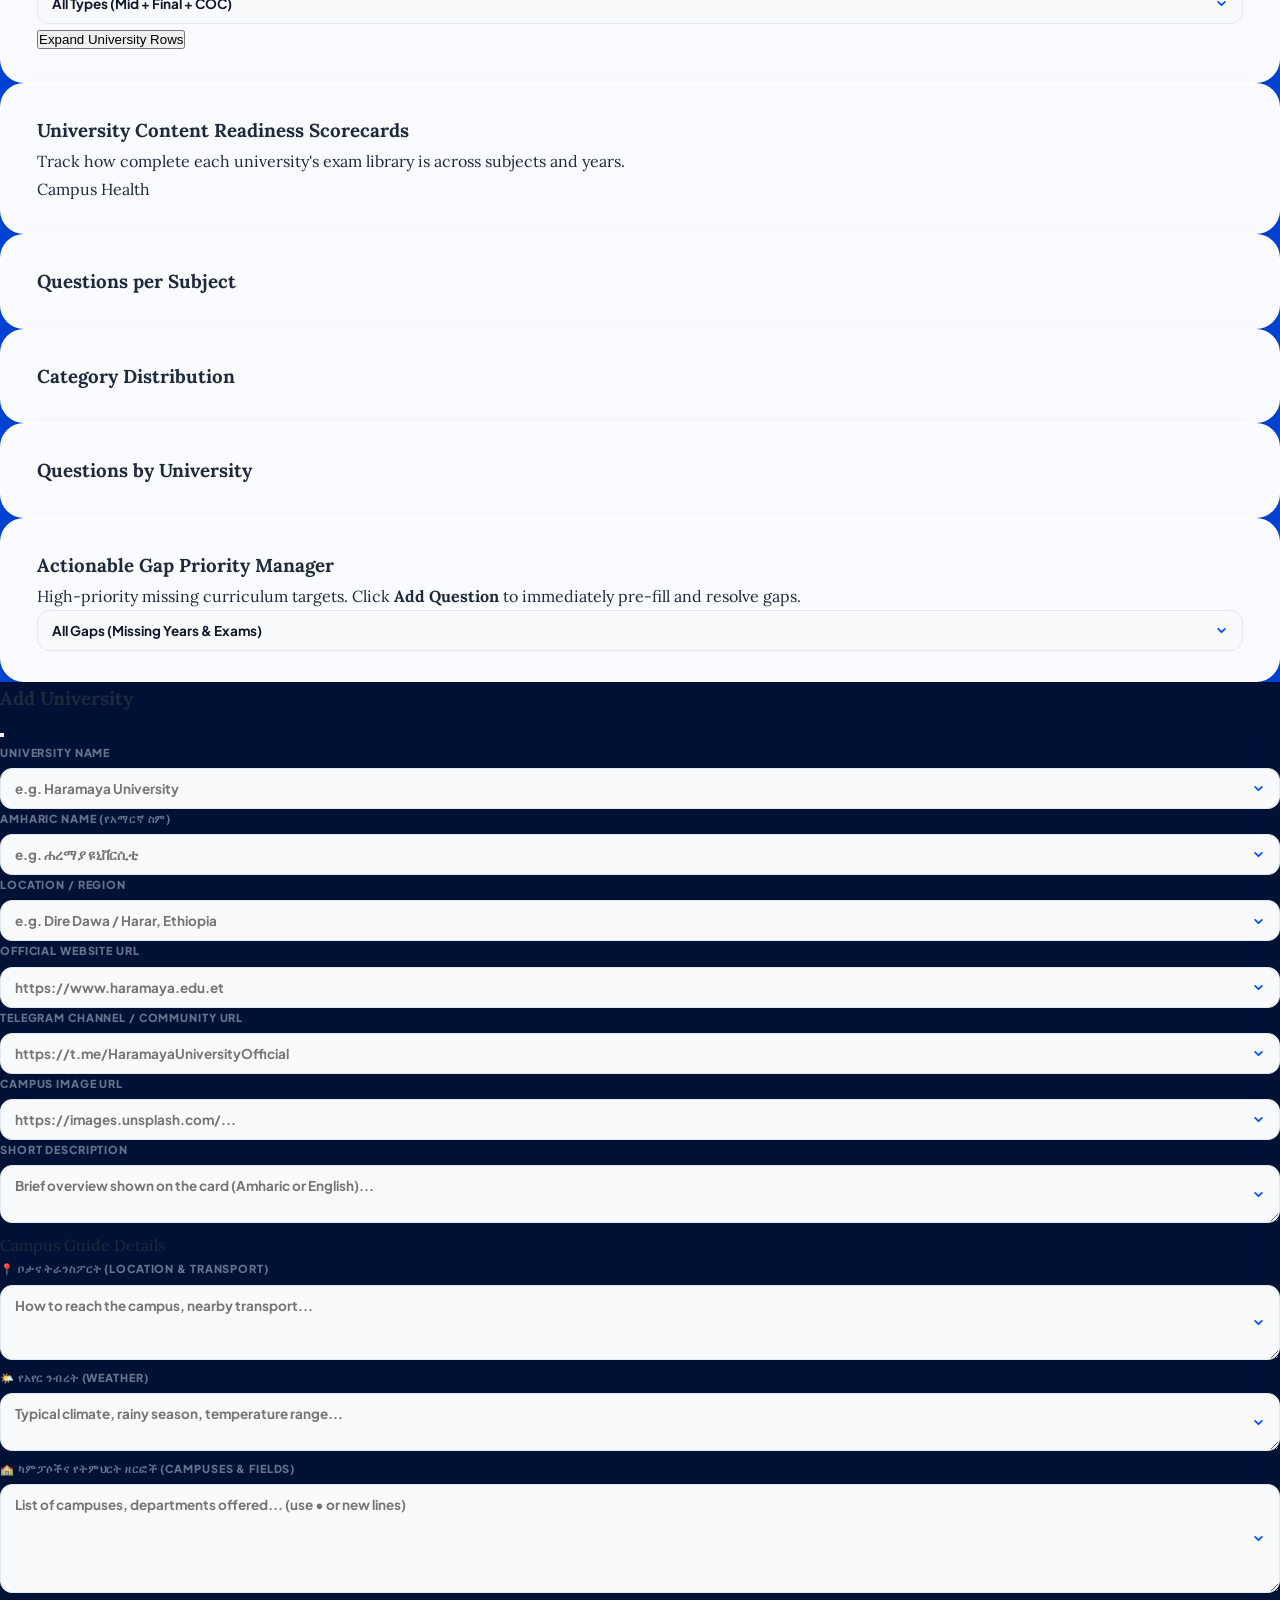
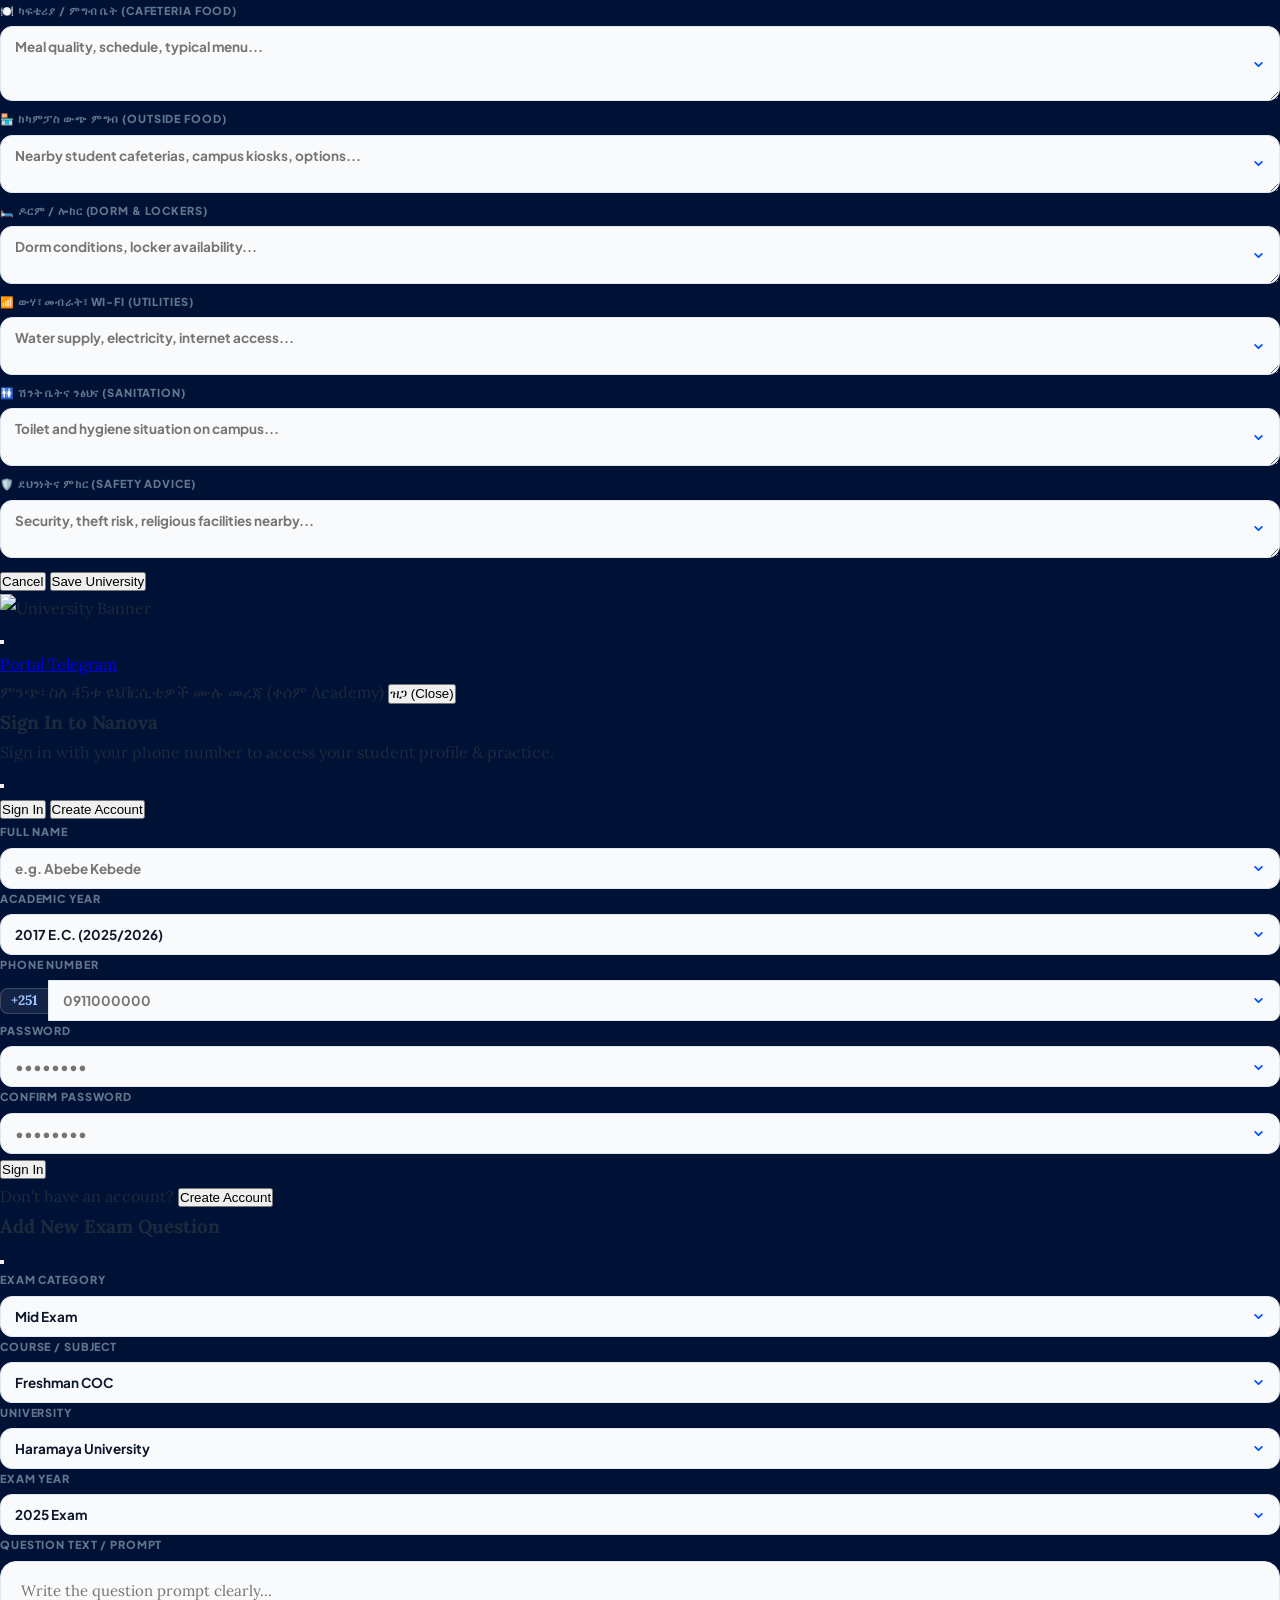
==== commit 94416c40: "Enhance account creation with Ethiopian phone validation, +251 prefix, and display name on profile" ====
--- a/index.html
+++ b/index.html
@@ -1392,8 +1392,9 @@
   </div>
 
   <!-- Firebase Authentication Modal -->
+  <!-- Firebase Authentication Modal -->
   <div id="authModal" class="hidden fixed inset-0 z-50 modal-overlay flex items-center justify-center p-4">
-    <div class="bg-white rounded-3xl max-w-md w-full p-6 shadow-2xl animate-fade-in border border-slate-100">
+    <div class="bg-white rounded-3xl max-w-md w-full p-6 shadow-2xl animate-fade-in border border-slate-100 max-h-[92vh] overflow-y-auto">
       <div class="flex items-center justify-between pb-3 border-b border-slate-100 mb-4">
         <div class="flex items-center space-x-2">
           <div class="w-8 h-8 rounded-xl bg-blue-50 text-[#0052fe] flex items-center justify-center">
@@ -1409,6 +1410,20 @@
         </button>
       </div>
 
+      <!-- Segmented Mode Switcher (Sign In vs Create Account) -->
+      <div class="grid grid-cols-2 p-1 bg-slate-100 rounded-2xl mb-4 text-center">
+        <button type="button" id="authTabSignIn" onclick="NanovaApp.setAuthMode('signin')"
+          class="py-2.5 rounded-xl font-extrabold text-xs transition bg-[#0052fe] text-white shadow-sm flex items-center justify-center space-x-1.5">
+          <i data-lucide="log-in" class="w-3.5 h-3.5"></i>
+          <span>Sign In</span>
+        </button>
+        <button type="button" id="authTabSignUp" onclick="NanovaApp.setAuthMode('signup')"
+          class="py-2.5 rounded-xl font-bold text-xs text-slate-500 hover:text-slate-900 transition flex items-center justify-center space-x-1.5">
+          <i data-lucide="user-plus" class="w-3.5 h-3.5"></i>
+          <span>Create Account</span>
+        </button>
+      </div>
+
       <!-- Auth Form (Phone Number + Password, with Name, Year, Confirm Password on Signup) -->
       <form id="firebaseAuthForm" onsubmit="NanovaApp.handlePhoneAuth(event)" class="space-y-3.5">
         <!-- Signup Extra Fields: Full Name & Academic Year -->
@@ -1416,7 +1431,7 @@
           <div>
             <label class="filter-label">FULL NAME</label>
             <input type="text" id="authNameInput" class="custom-select text-sm font-semibold"
-              placeholder="e.g. Abebe Kebede" />
+              placeholder="e.g. Abebe Kebede" autocomplete="name" />
           </div>
           <div>
             <label class="filter-label">ACADEMIC YEAR</label>
@@ -1432,20 +1447,24 @@
 
         <div>
           <label class="filter-label">PHONE NUMBER</label>
-          <input type="tel" id="authPhoneInput" class="custom-select text-sm font-semibold"
-            placeholder="0911000000" pattern="[0-9]*" required />
+          <div style="display:flex;align-items:center;gap:0;">
+            <span style="padding:0 10px;background:rgba(255,255,255,0.08);border:1px solid rgba(255,255,255,0.18);border-right:none;border-radius:8px 0 0 8px;font-size:.85rem;font-weight:700;color:#a0c4ff;white-space:nowrap;height:100%;display:flex;align-items:center;">+251</span>
+            <input type="tel" id="authPhoneInput" class="custom-select text-sm font-semibold"
+              placeholder="0911000000" pattern="[0-9]*" required autocomplete="tel"
+              style="border-radius:0 8px 8px 0;flex:1;" />
+          </div>
         </div>
         <div>
           <label class="filter-label">PASSWORD</label>
           <input type="password" id="authPasswordInput" class="custom-select text-sm font-semibold"
-            placeholder="••••••••" required minlength="6" />
+            placeholder="••••••••" required minlength="6" autocomplete="current-password" />
         </div>
 
         <!-- Confirm Password (Signup only) -->
         <div id="authConfirmPassContainer" class="hidden">
           <label class="filter-label">CONFIRM PASSWORD</label>
           <input type="password" id="authConfirmPasswordInput" class="custom-select text-sm font-semibold"
-            placeholder="••••••••" minlength="6" />
+            placeholder="••••••••" minlength="6" autocomplete="new-password" />
         </div>
 
         <button type="submit" id="authSubmitBtn"
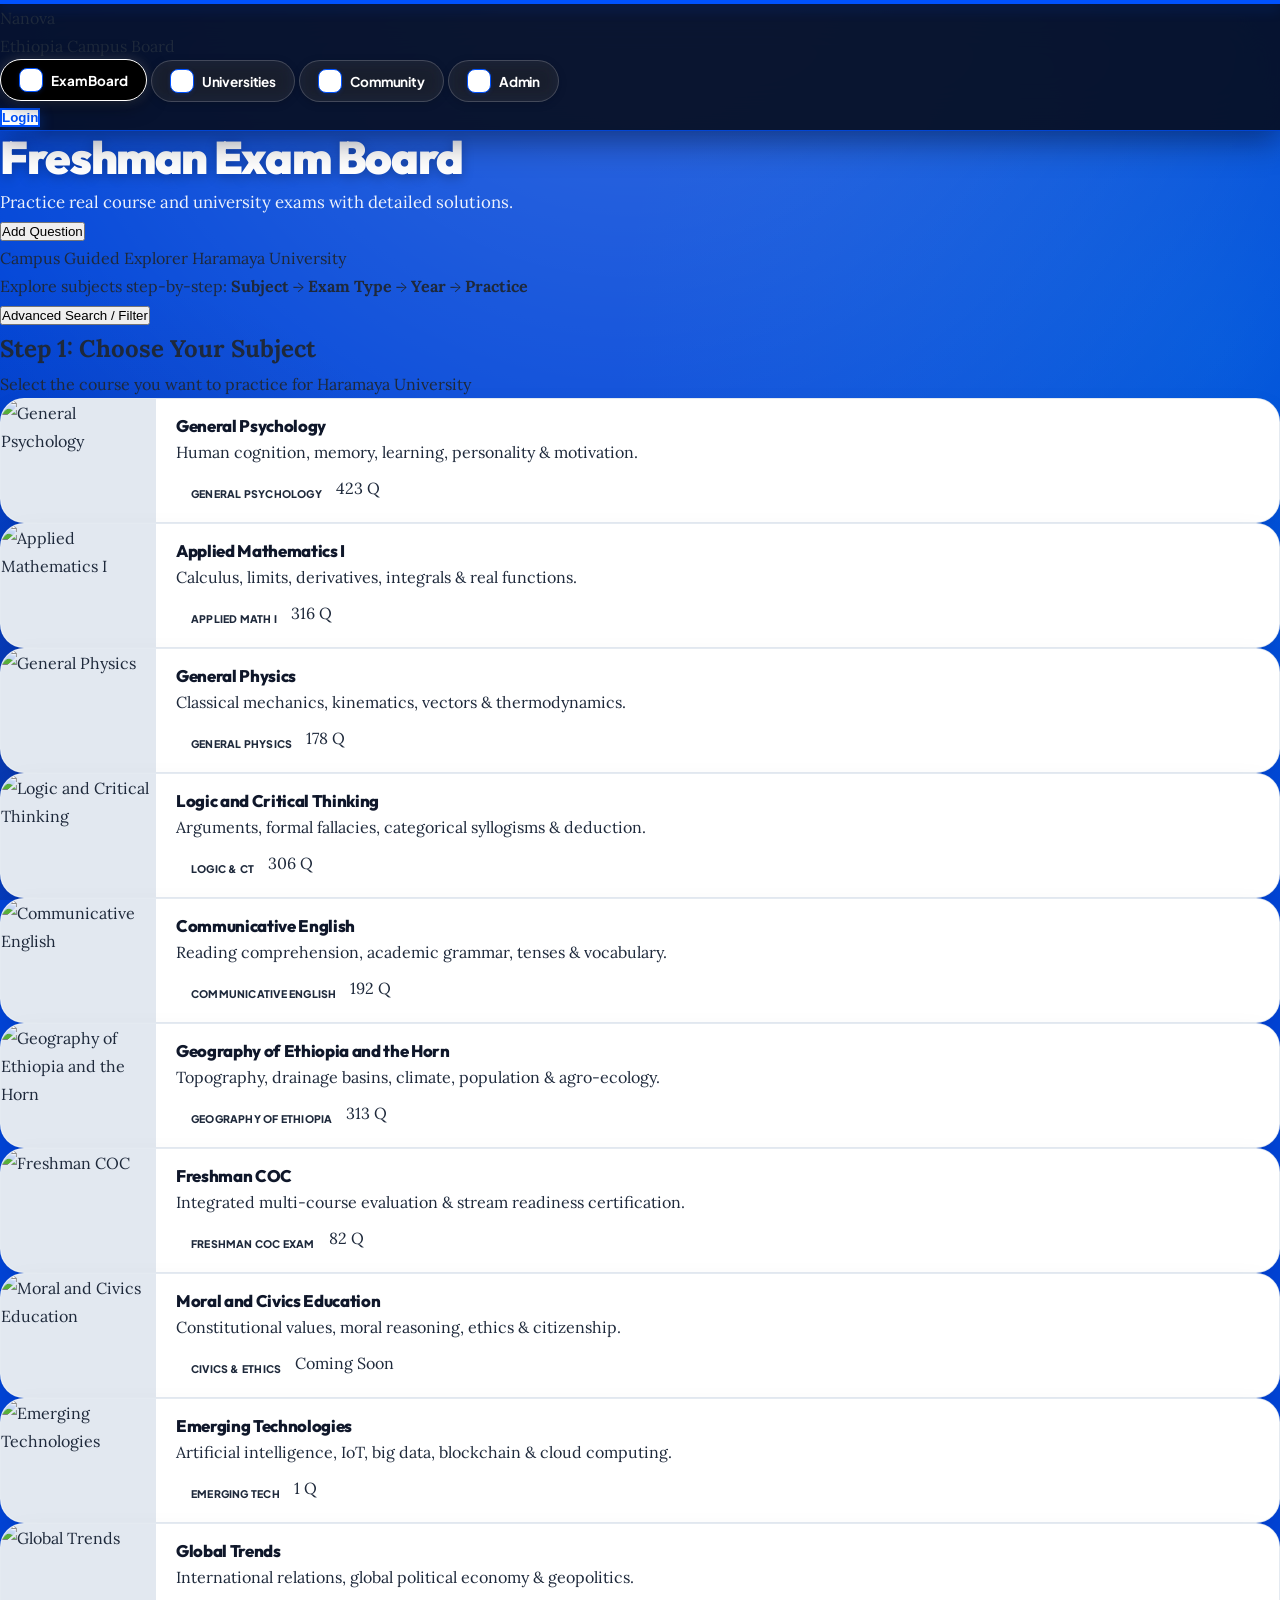
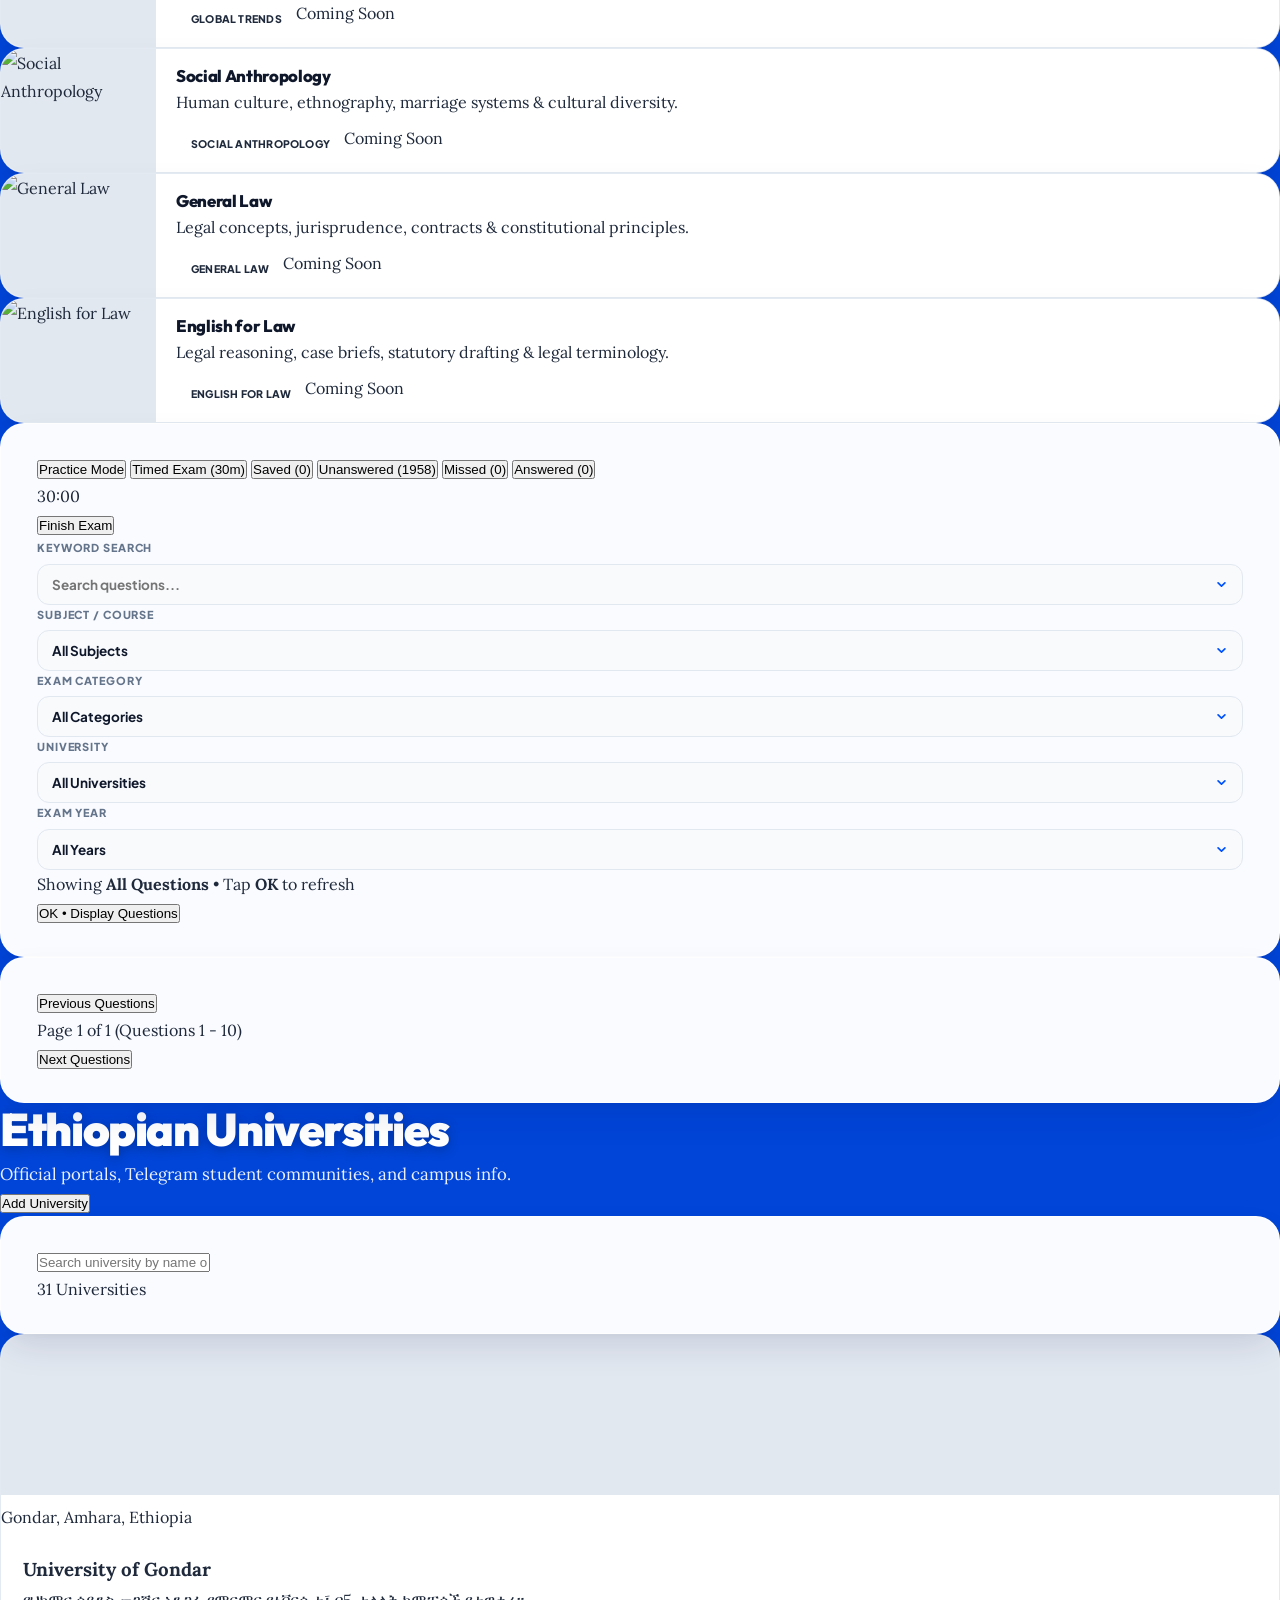
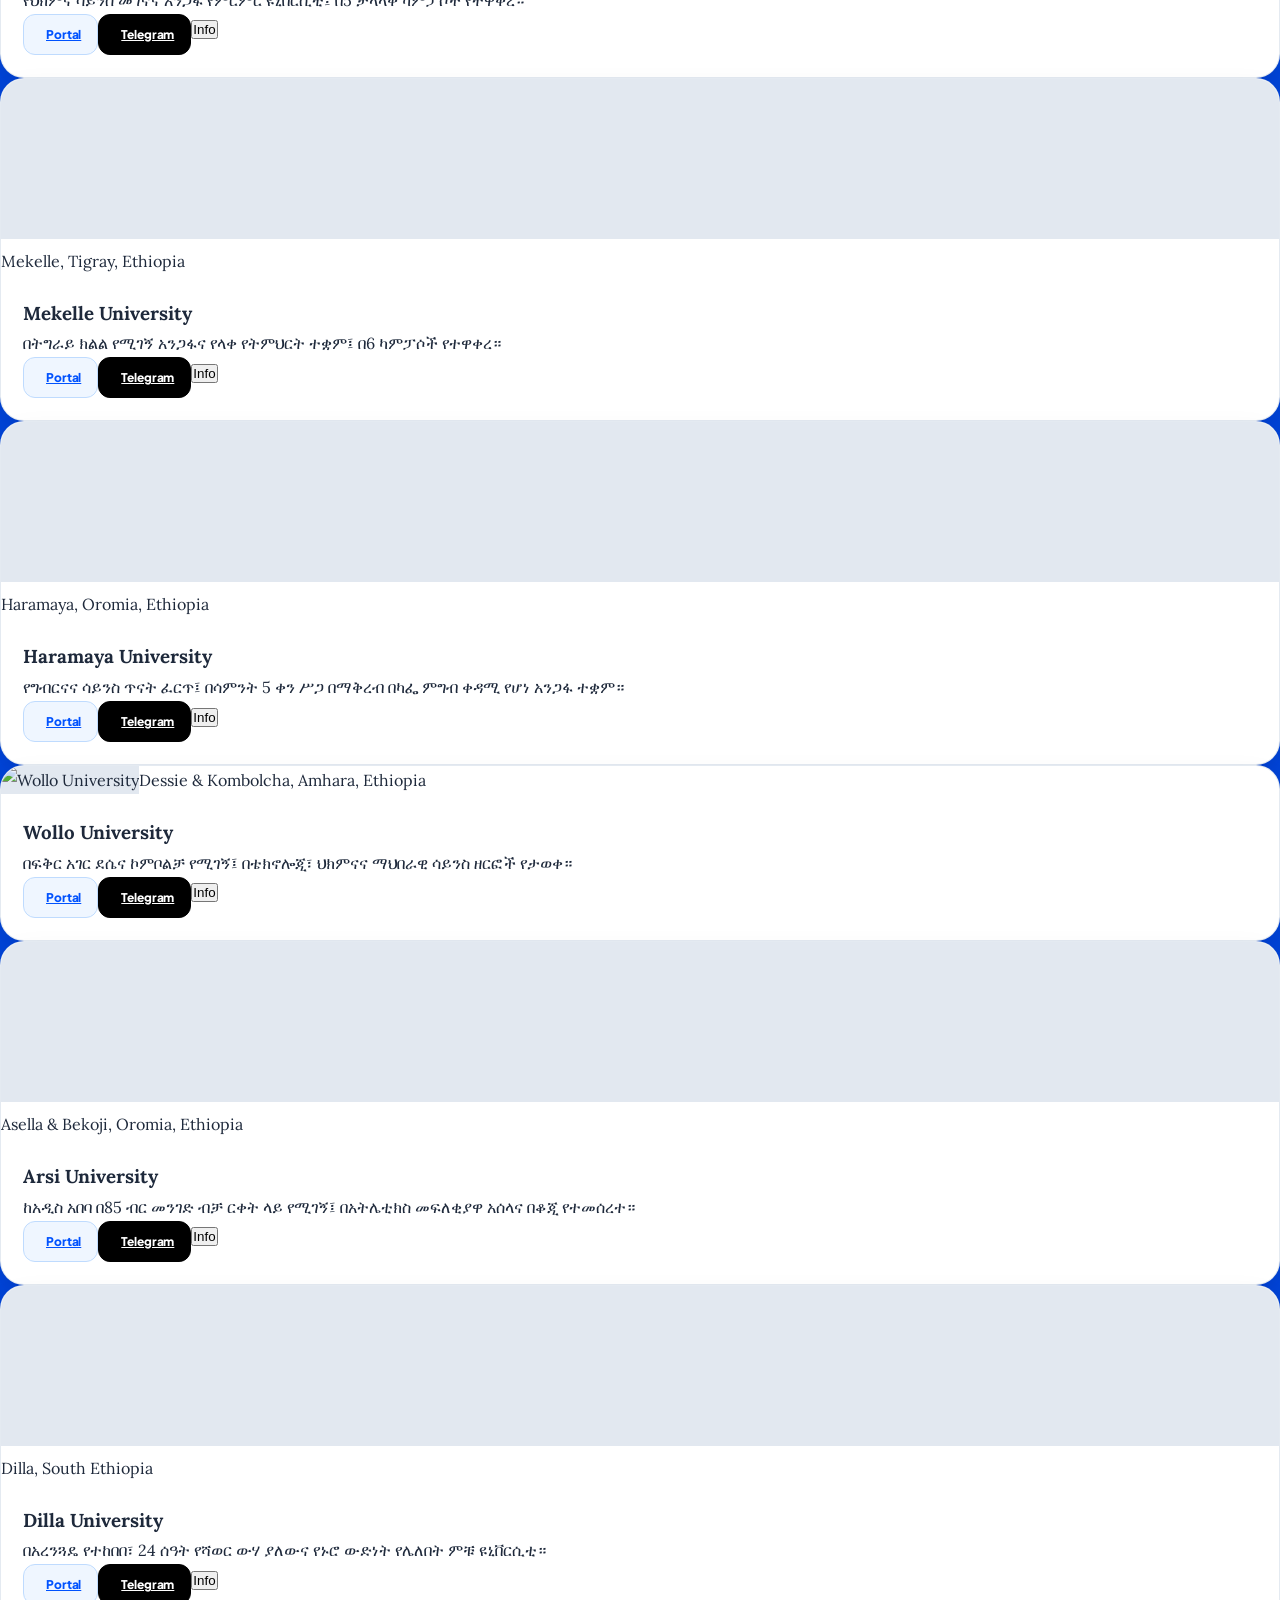
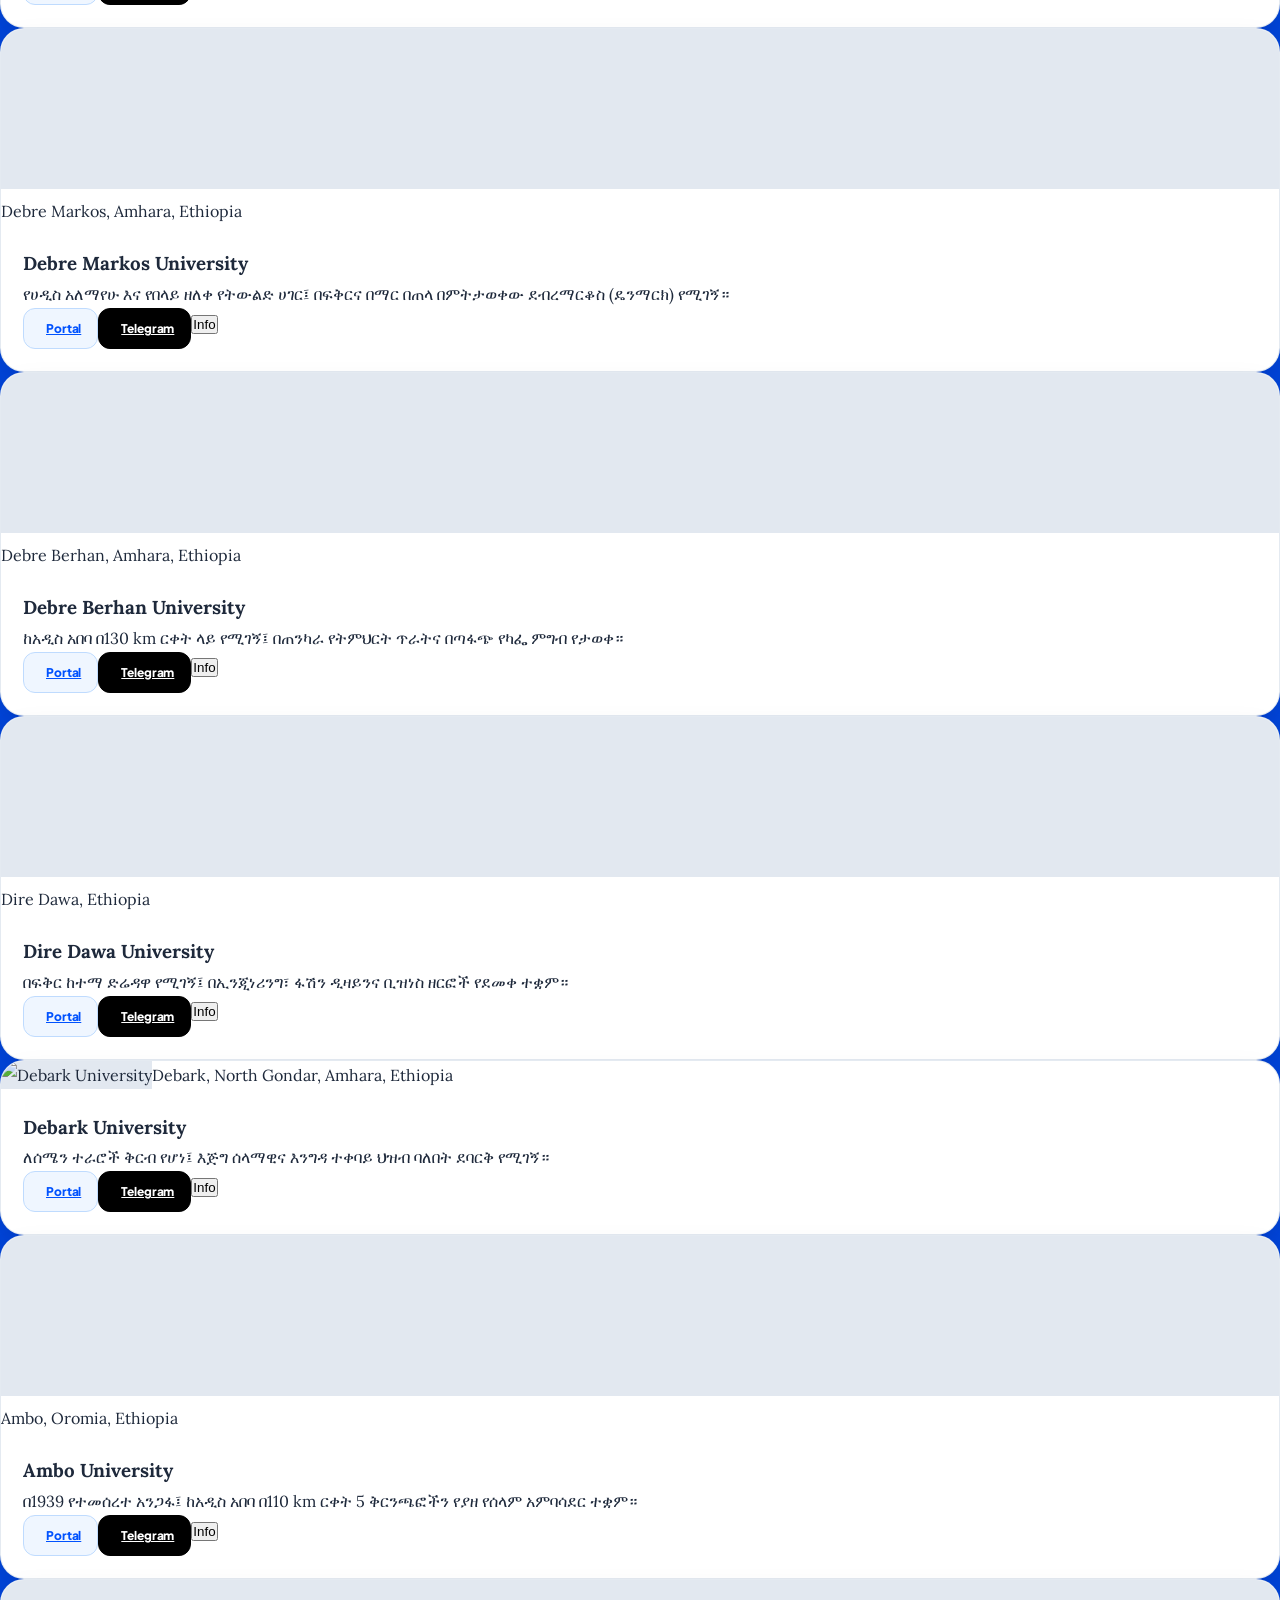
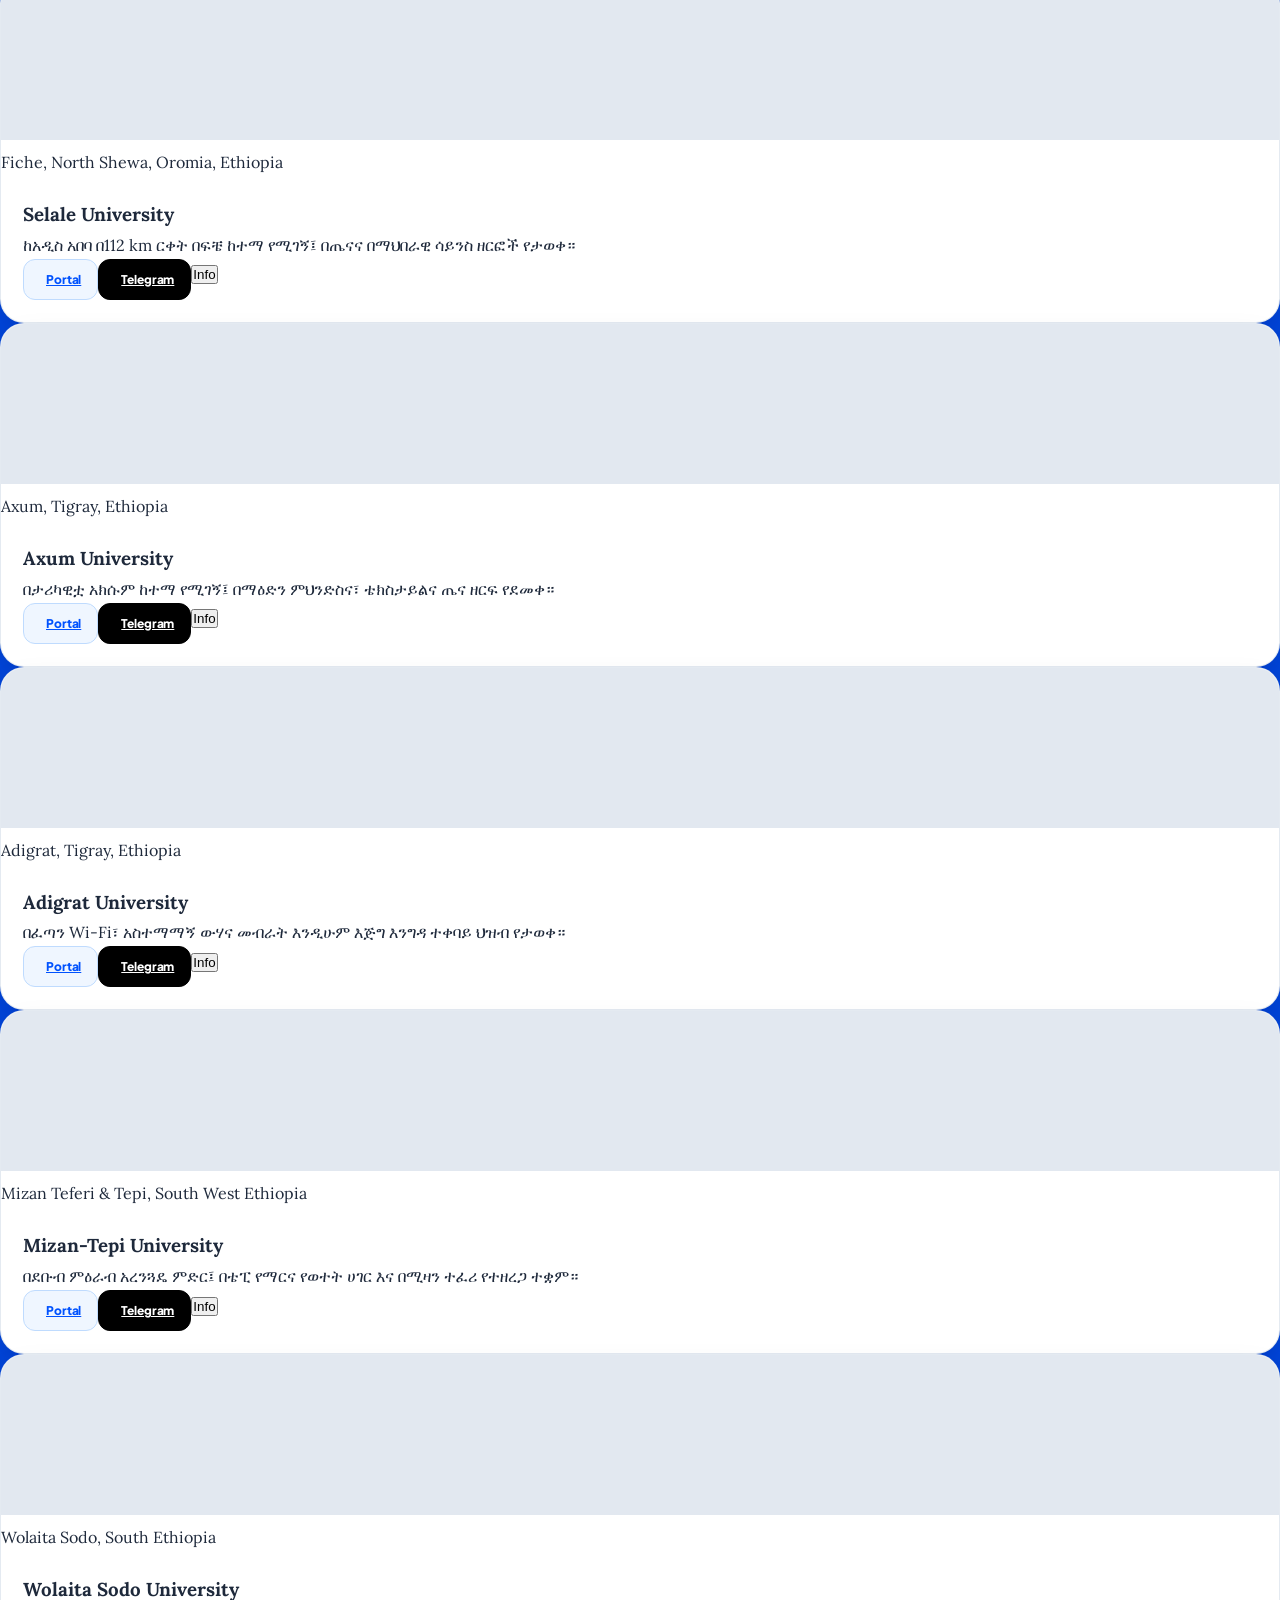
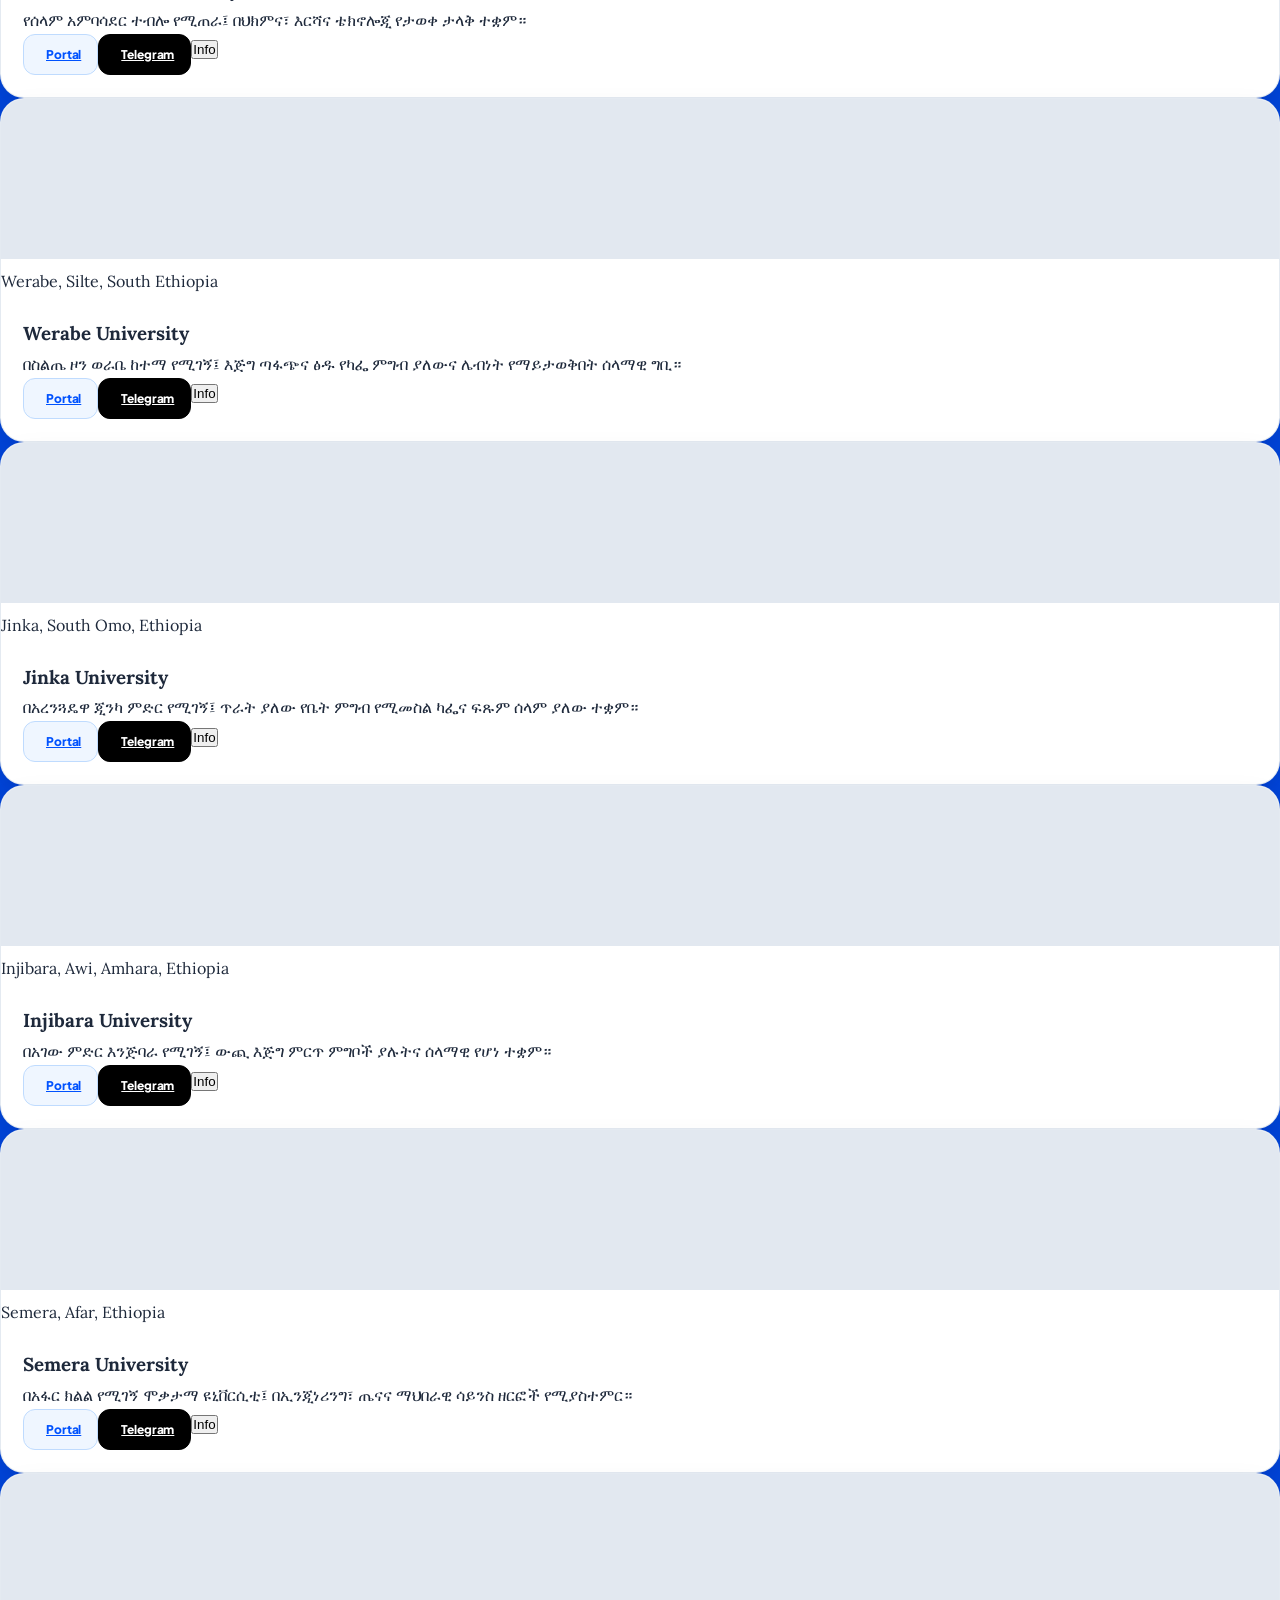
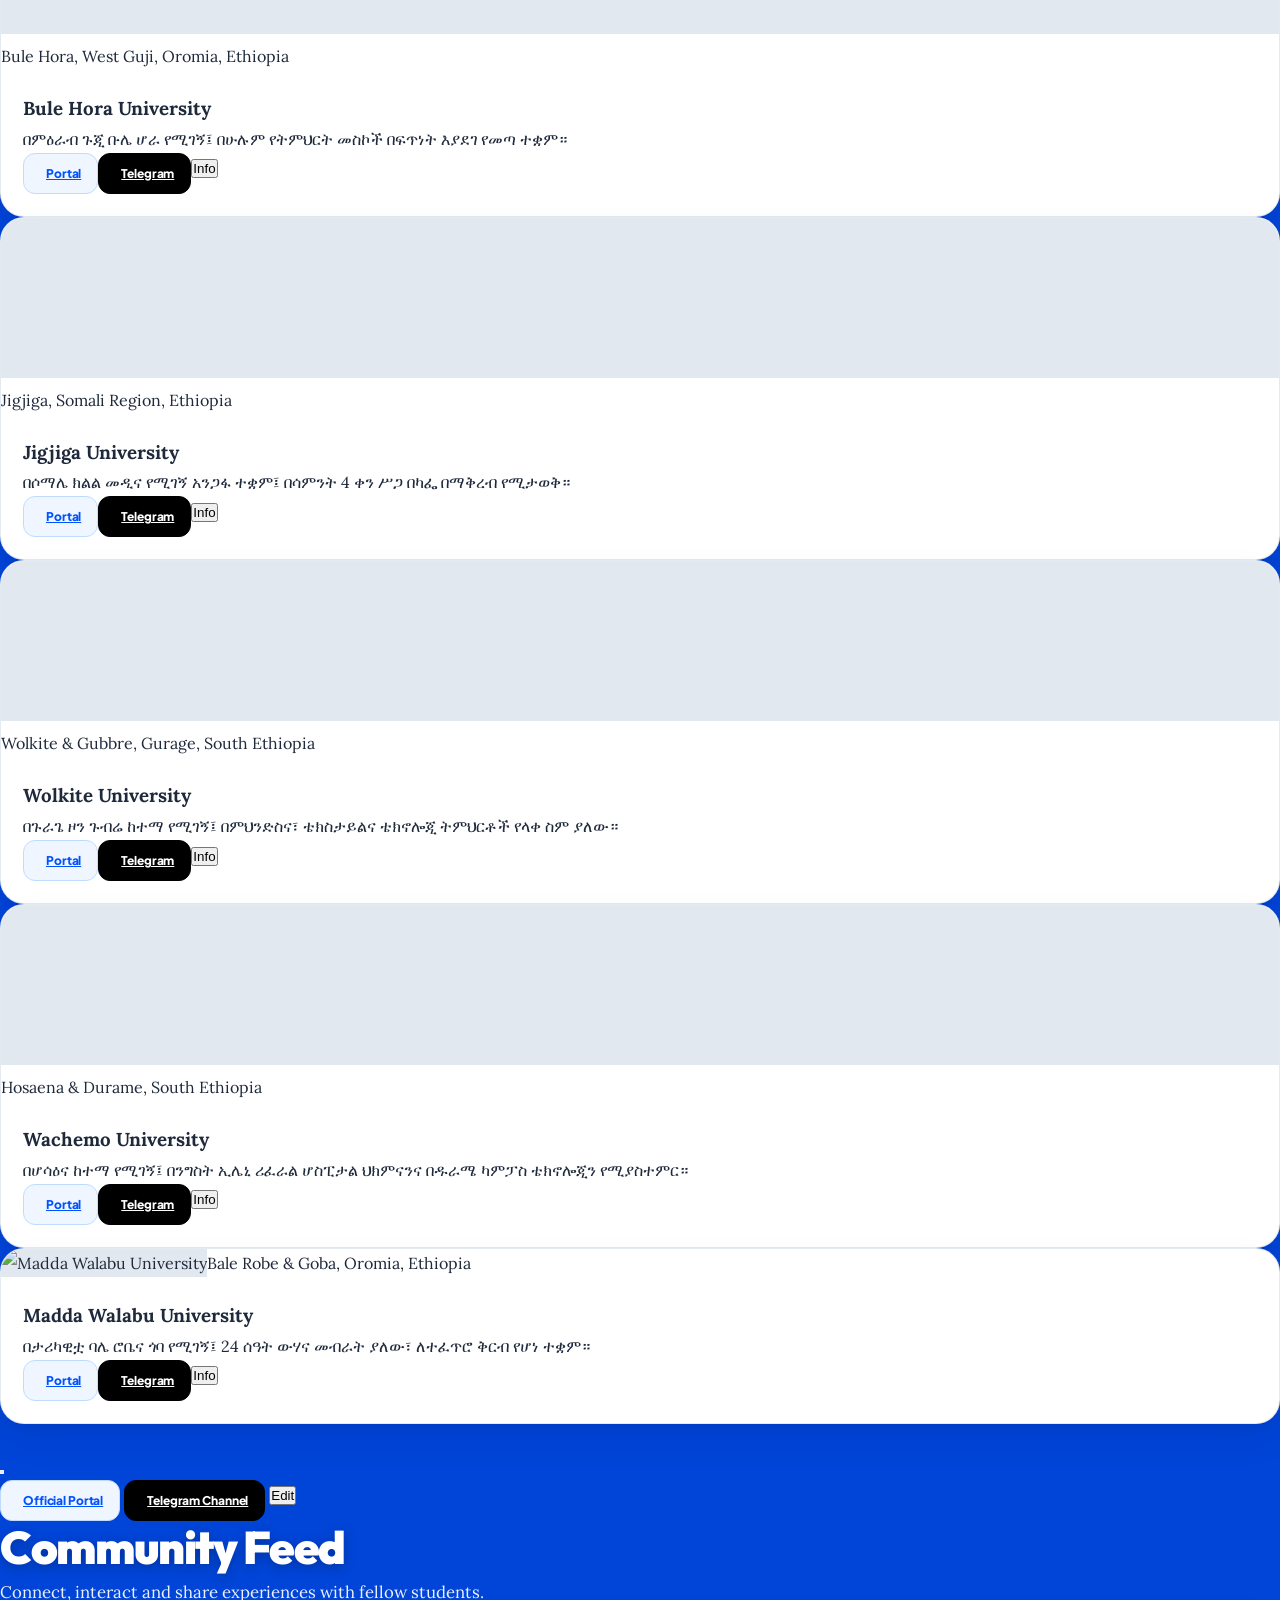
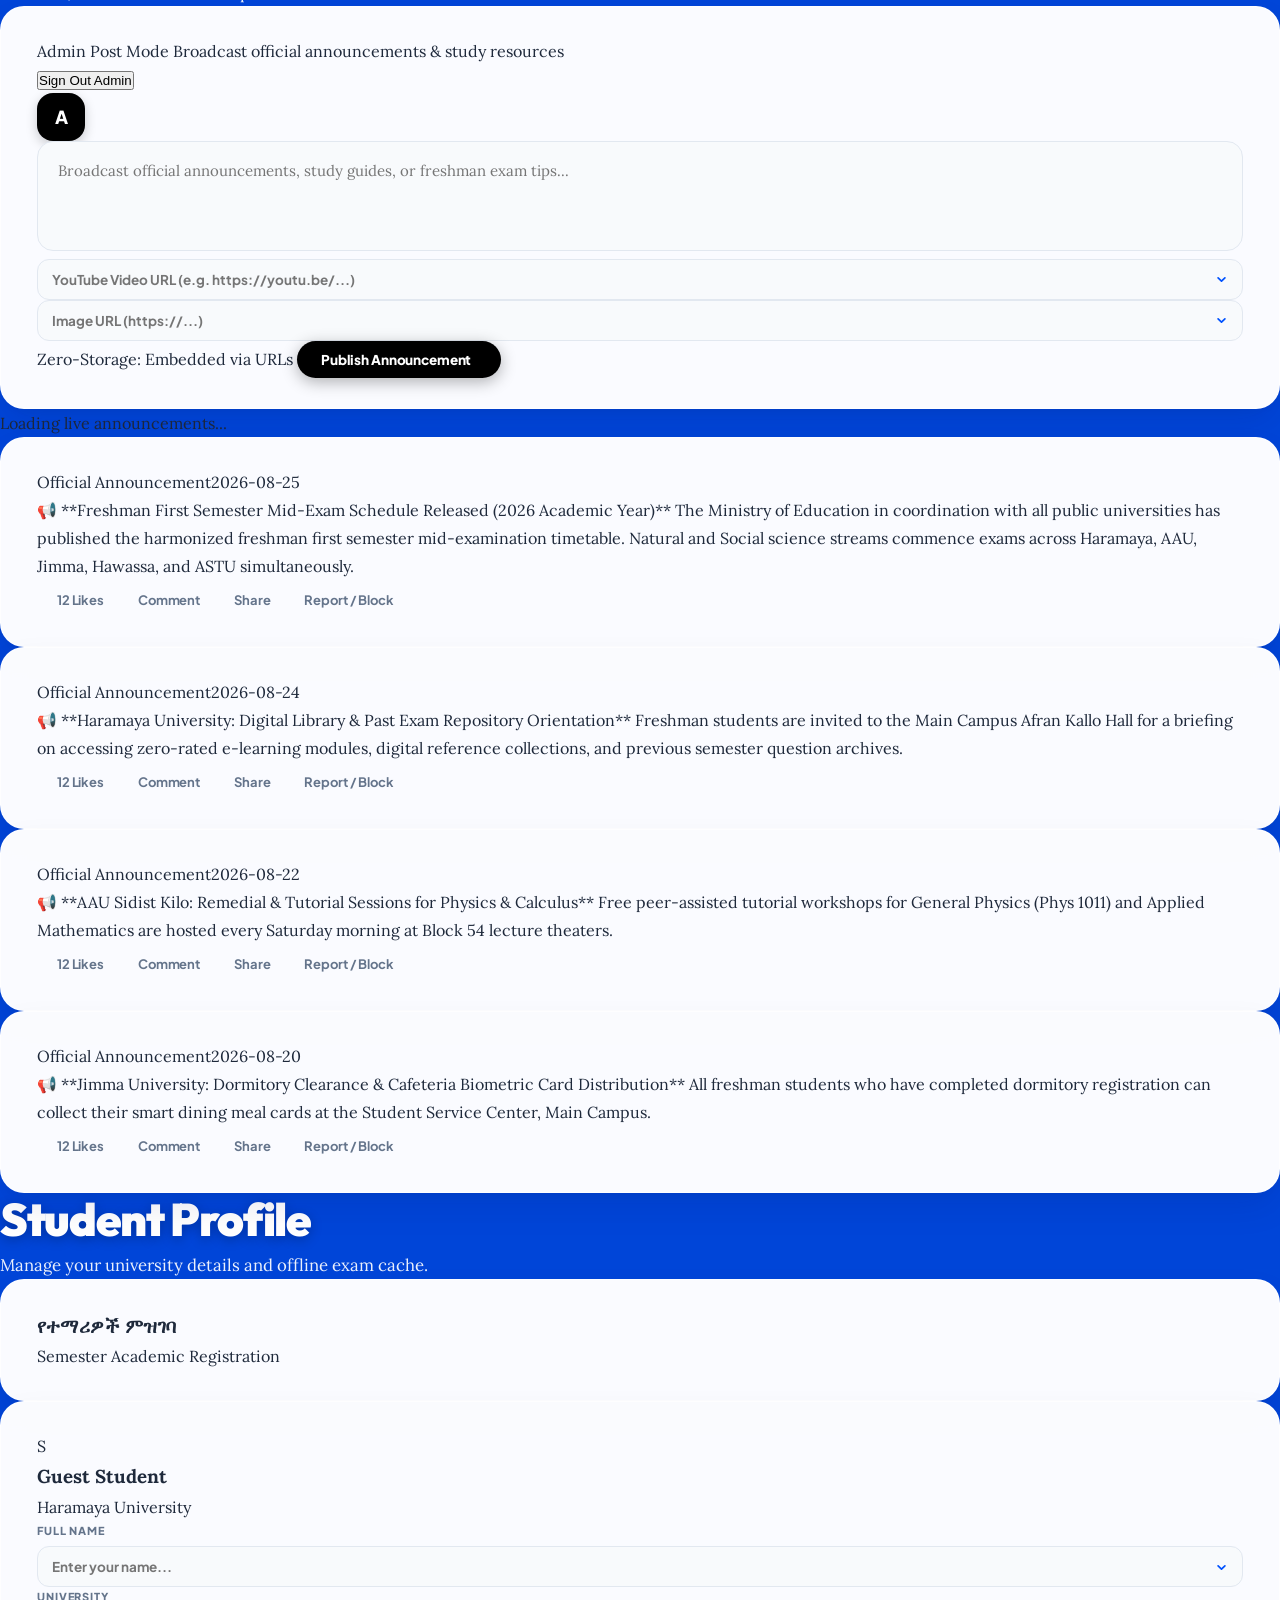
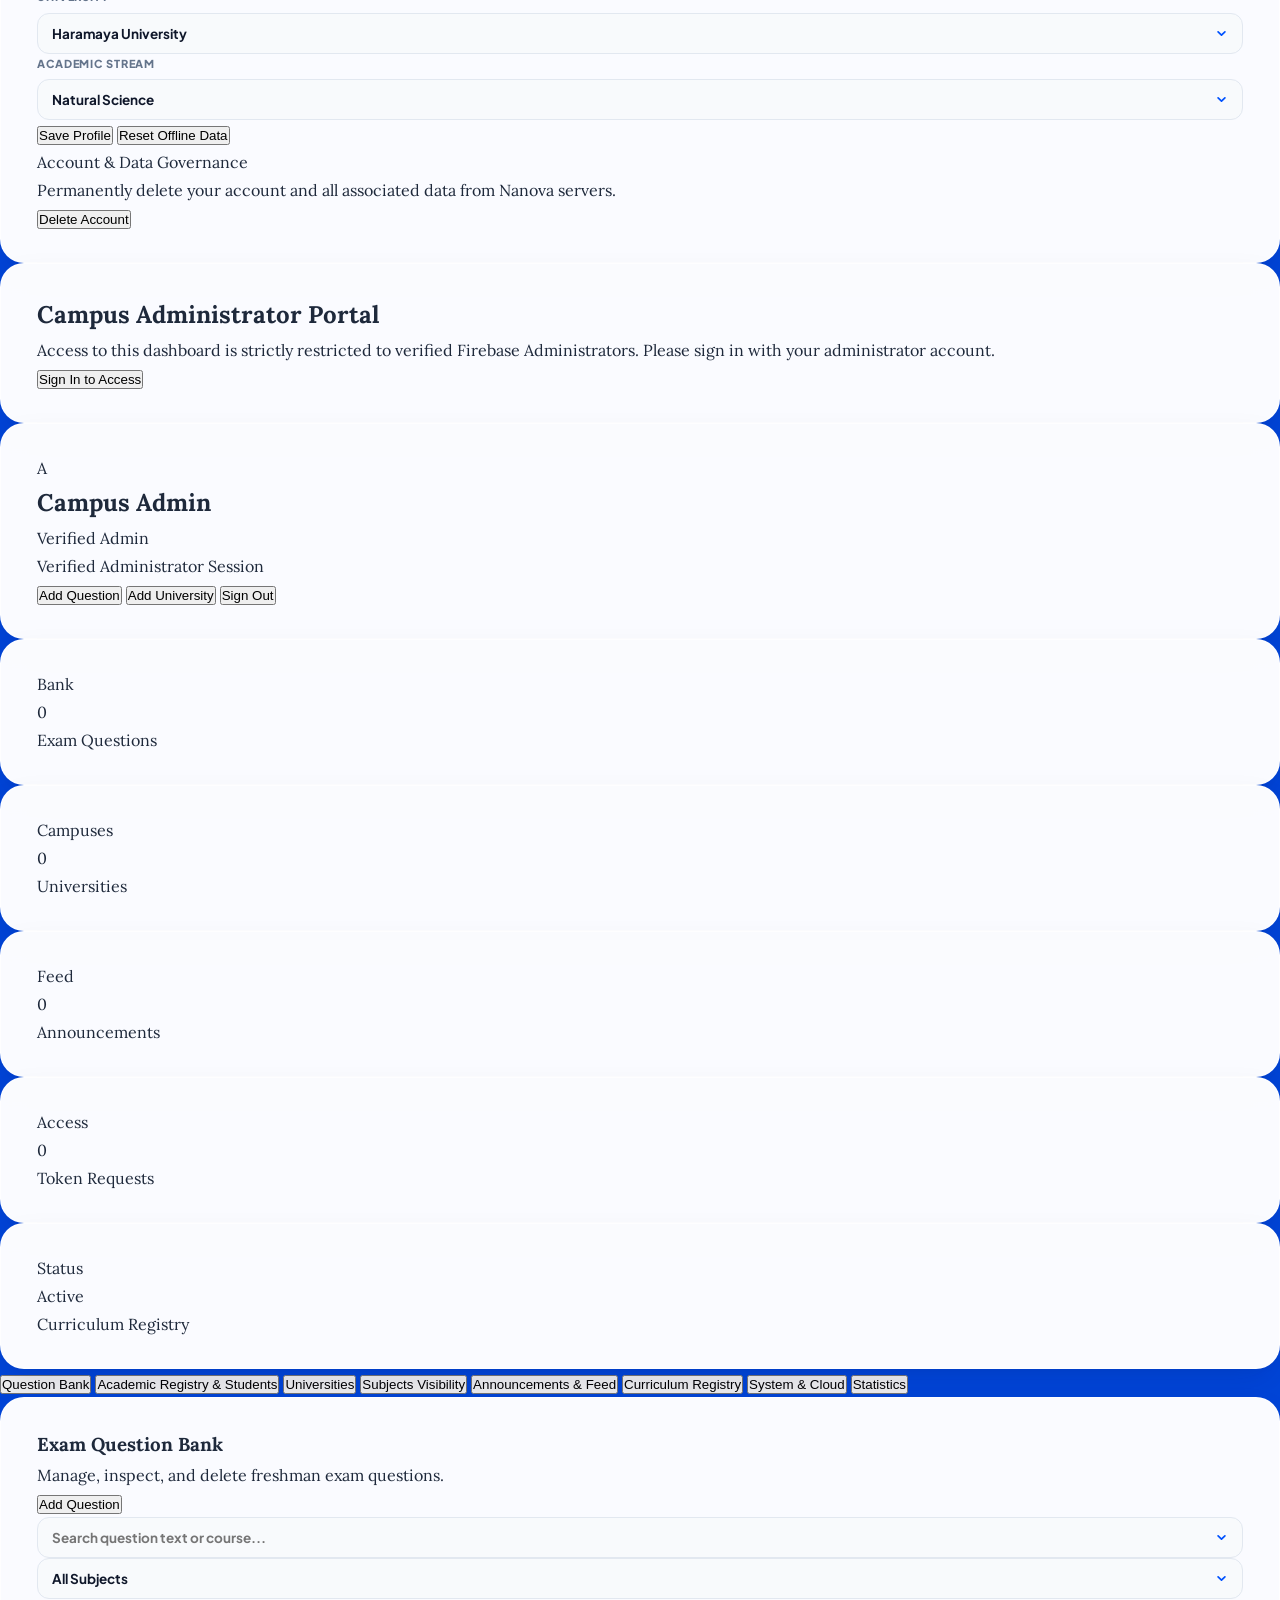
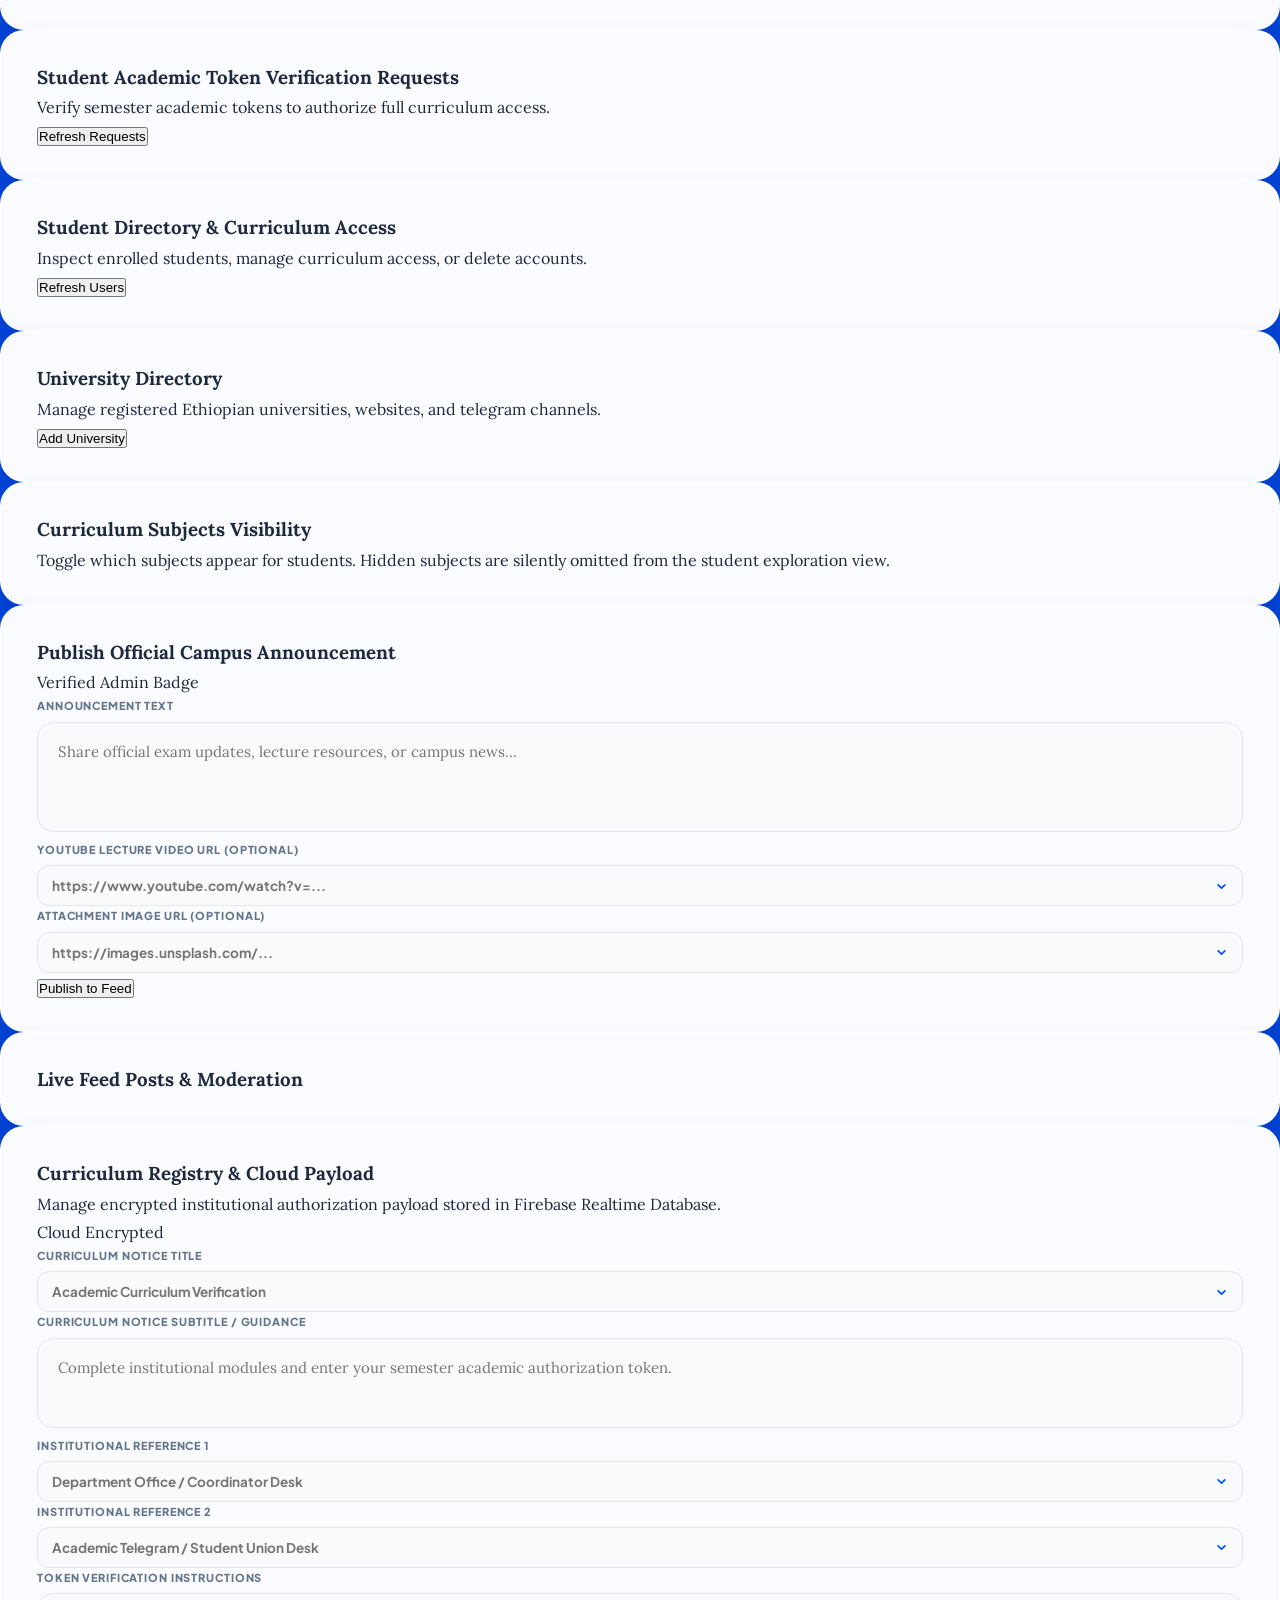
==== commit 2d993483: "Add Delete Account, Amharic semester registration from Firebase, stealth badge" ====
--- a/index.html
+++ b/index.html
@@ -493,6 +493,22 @@
         <p class="section-subtitle">Manage your university details and offline exam cache.</p>
       </div>
 
+      <!-- Semester Academic Registration Card (loaded from Firebase) -->
+      <div id="semesterRegistrationCard" class="hidden white-card max-w-2xl mx-auto mb-6 border-2 border-blue-500/20 bg-gradient-to-b from-blue-50/60 to-white">
+        <div class="flex items-center space-x-3 pb-4 border-b border-blue-100 mb-4">
+          <div class="w-10 h-10 rounded-2xl bg-blue-100 text-[#0052fe] flex items-center justify-center flex-shrink-0">
+            <i data-lucide="university" class="w-5 h-5"></i>
+          </div>
+          <div>
+            <h3 class="text-base font-extrabold text-slate-900">የተማሪዎች ምዝገባ</h3>
+            <p class="text-[11px] text-slate-500 font-medium">Semester Academic Registration</p>
+          </div>
+        </div>
+        <div id="registrationInfoBody" class="space-y-3 text-sm text-slate-700">
+          <!-- Loaded dynamically from Firebase system_config/registration_info -->
+        </div>
+      </div>
+
       <div class="white-card max-w-2xl mx-auto">
         <div class="flex items-center space-x-4 pb-6 border-b border-slate-100 mb-6">
           <div
@@ -546,19 +562,23 @@
             </button>
           </div>
 
-          <!-- Store Compliance: Data Deletion Endpoint -->
-          <div class="pt-4 mt-2 border-t border-slate-100 flex flex-col sm:flex-row items-start sm:items-center justify-between gap-2">
-            <div>
-              <p class="text-xs font-bold text-slate-800">Account & Data Governance</p>
-              <p class="text-[11px] text-slate-400">Request permanent account and data deletion per store policies.</p>
-            </div>
-            <a href="https://nanova-st.web.app/privacy.html#section-8" target="_blank" rel="noopener noreferrer"
-              class="text-xs font-bold text-[#0052fe] hover:underline flex items-center gap-1">
-              <span>Request Deletion</span>
-              <i data-lucide="external-link" class="w-3.5 h-3.5"></i>
-            </a>
-          </div>
+          <!-- Account Deletion -->
+          <div class="pt-4 mt-2 border-t border-slate-100">
+            <div class="flex flex-col sm:flex-row items-start sm:items-center justify-between gap-2">
+              <div>
+                <p class="text-xs font-bold text-slate-800">Account &amp; Data Governance</p>
+                <p class="text-[11px] text-slate-400">Permanently delete your account and all associated data from Nanova servers.</p>
+              </div>
+              <button type="button" id="deleteAccountBtn" onclick="NanovaApp.deleteUserAccount()"
+                class="px-4 py-2 text-xs font-extrabold text-red-600 border border-red-200 hover:bg-red-50 rounded-xl flex items-center gap-1.5 transition">
+                <i data-lucide="trash-2" class="w-3.5 h-3.5"></i>
+                <span>Delete Account</span>
+              </button>
+            </div>
+          </div>
+
         </form>
+
       </div>
     </div>
 
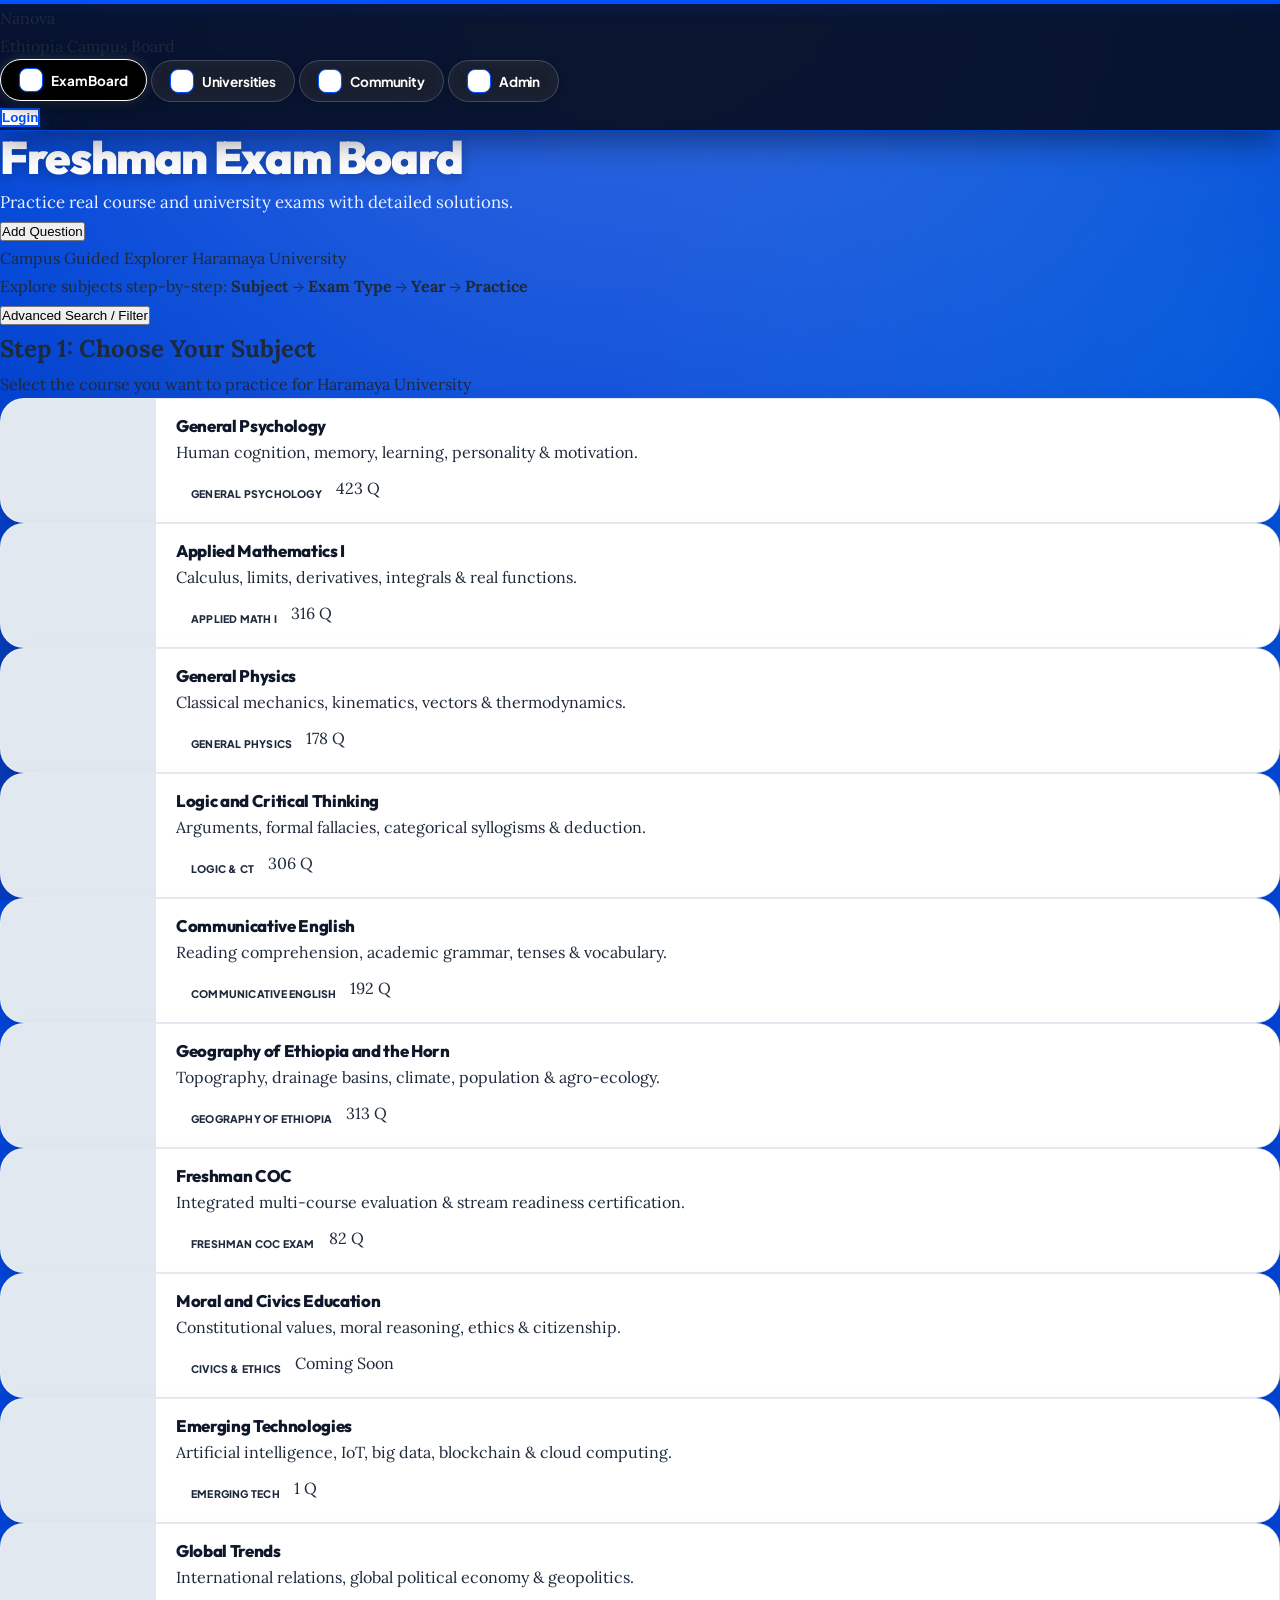
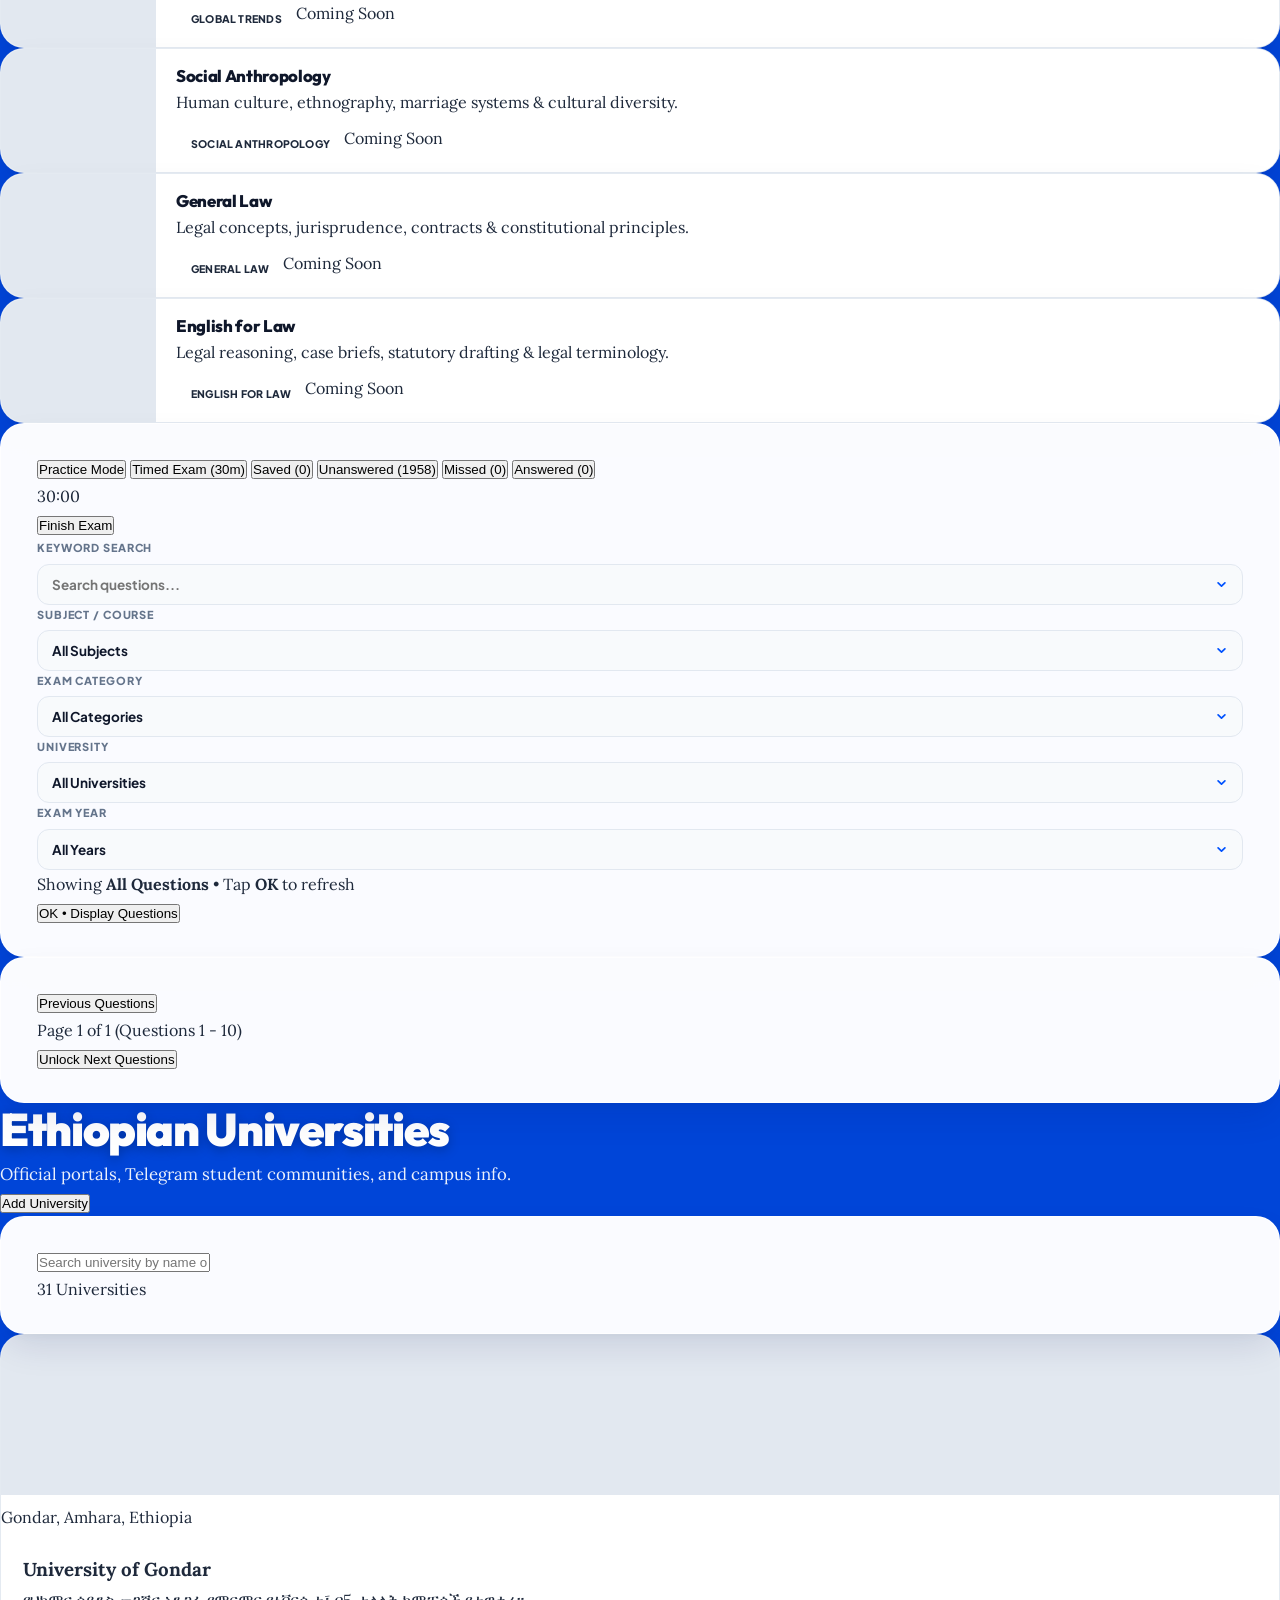
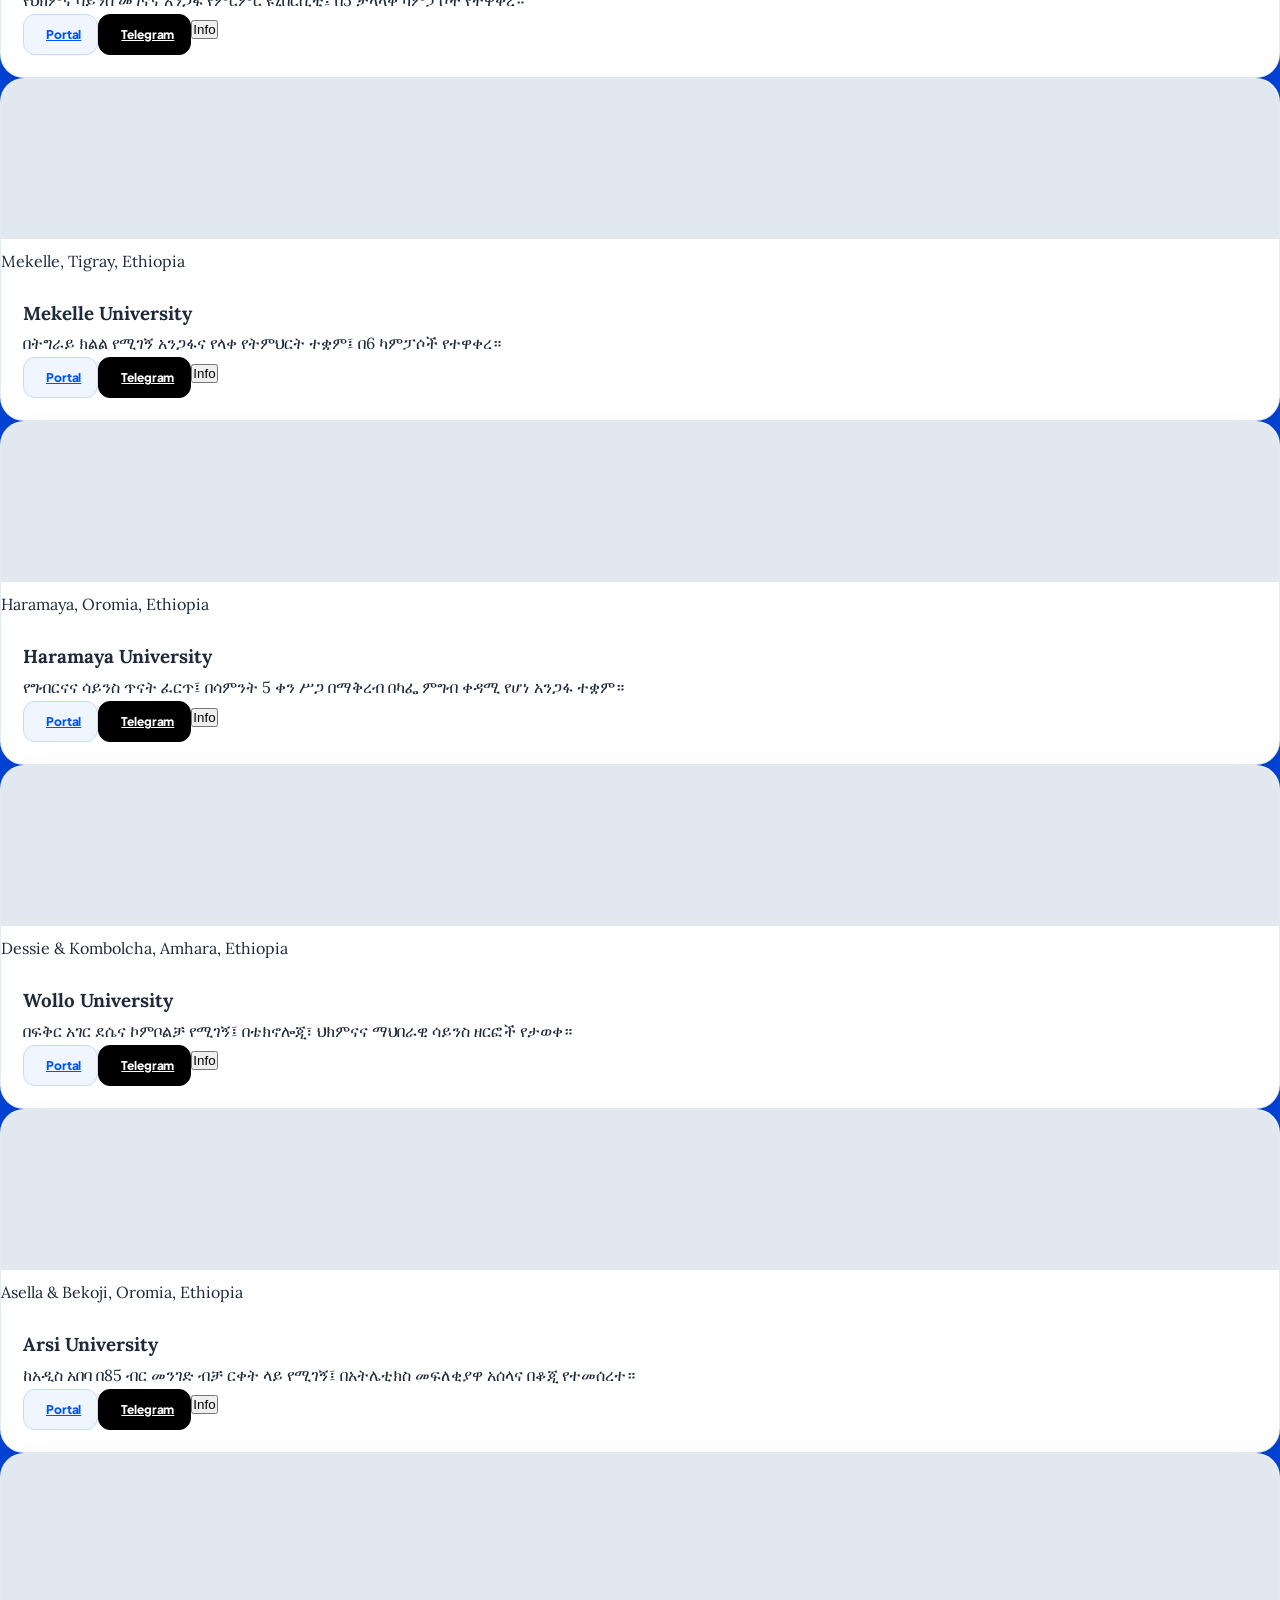
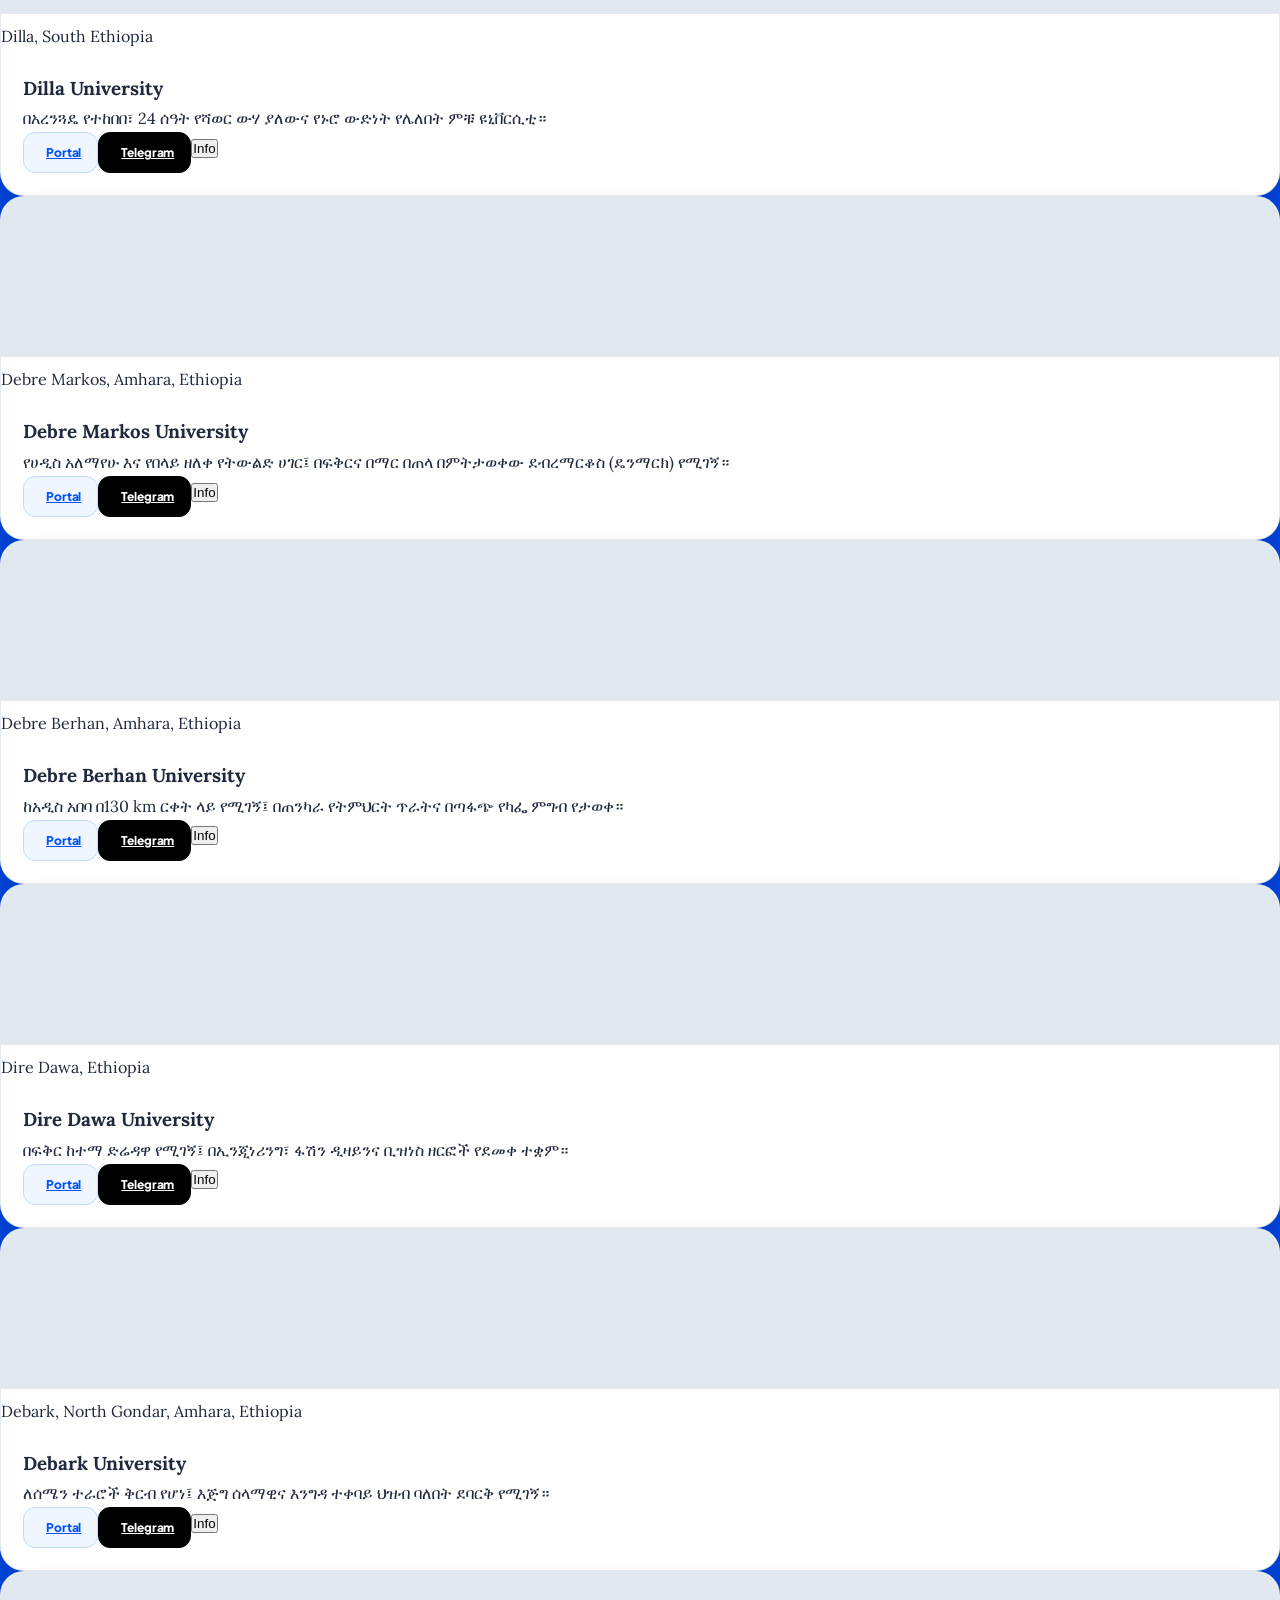
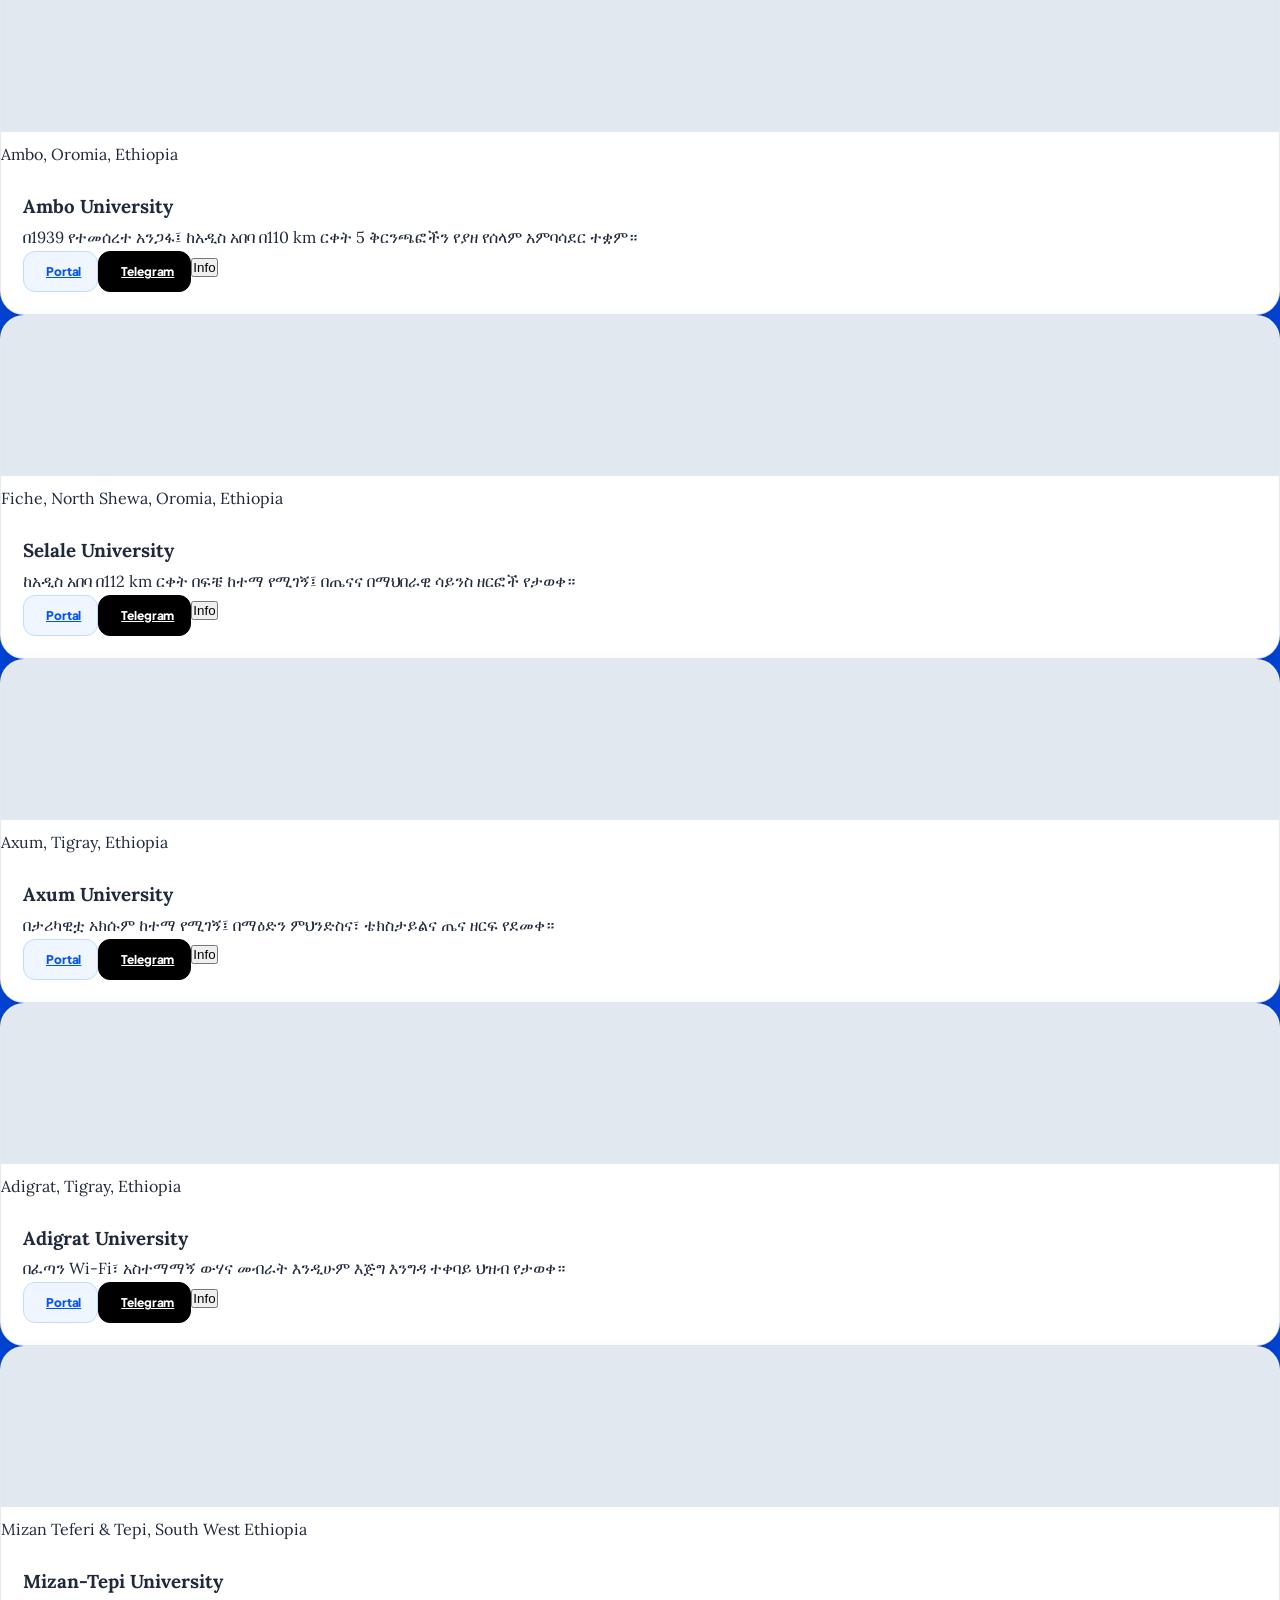
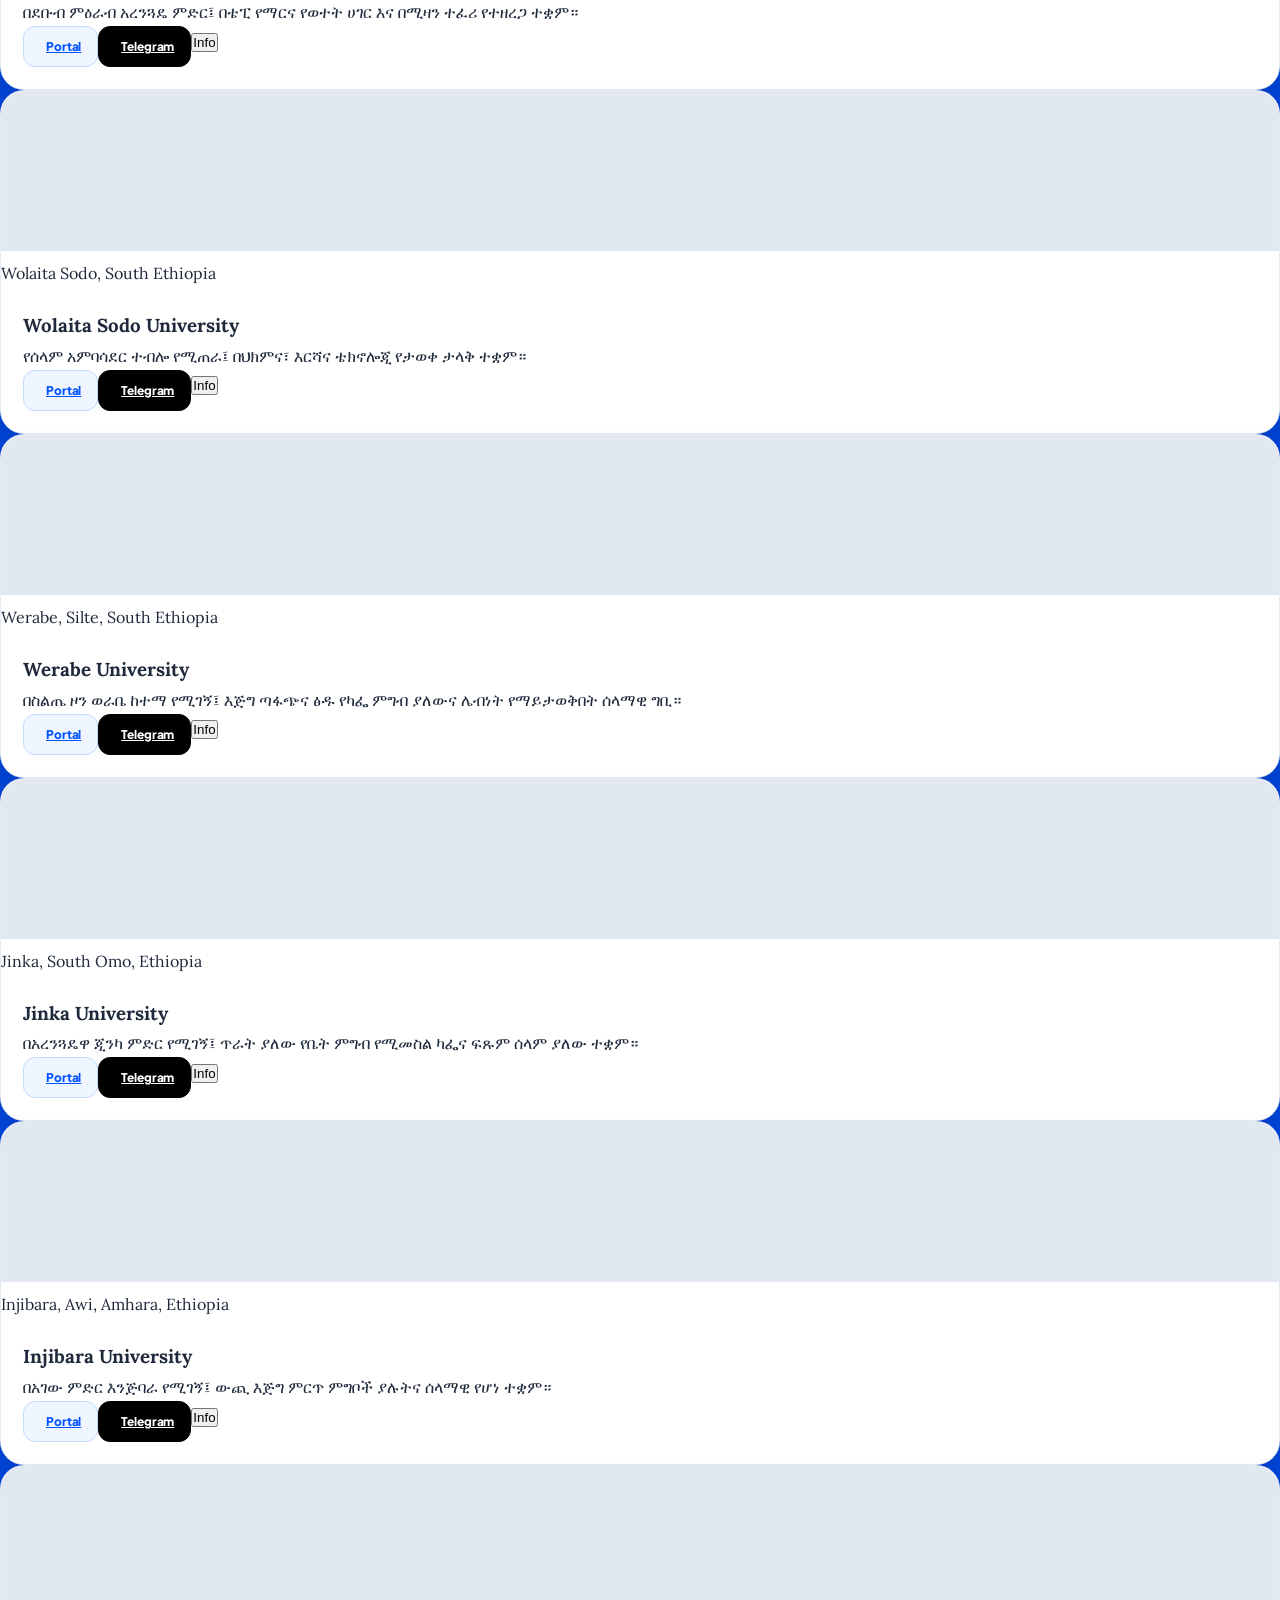
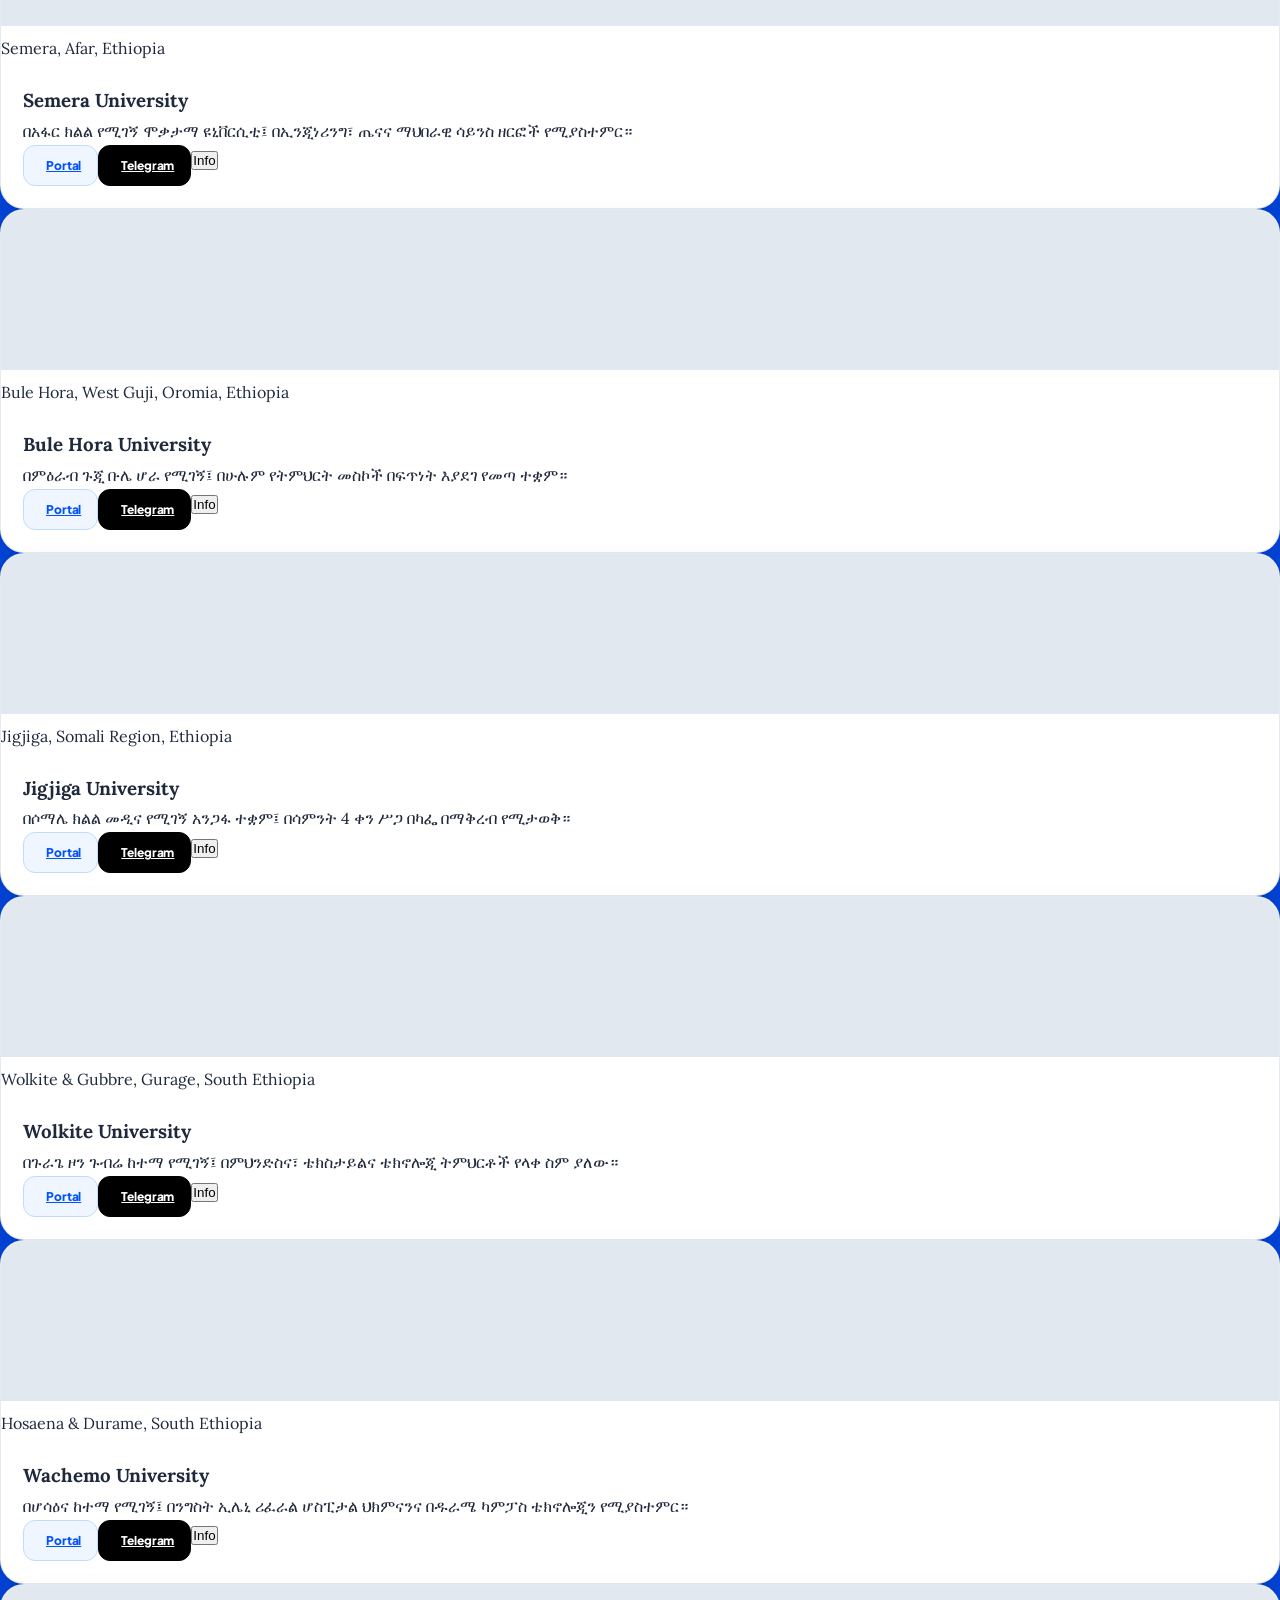
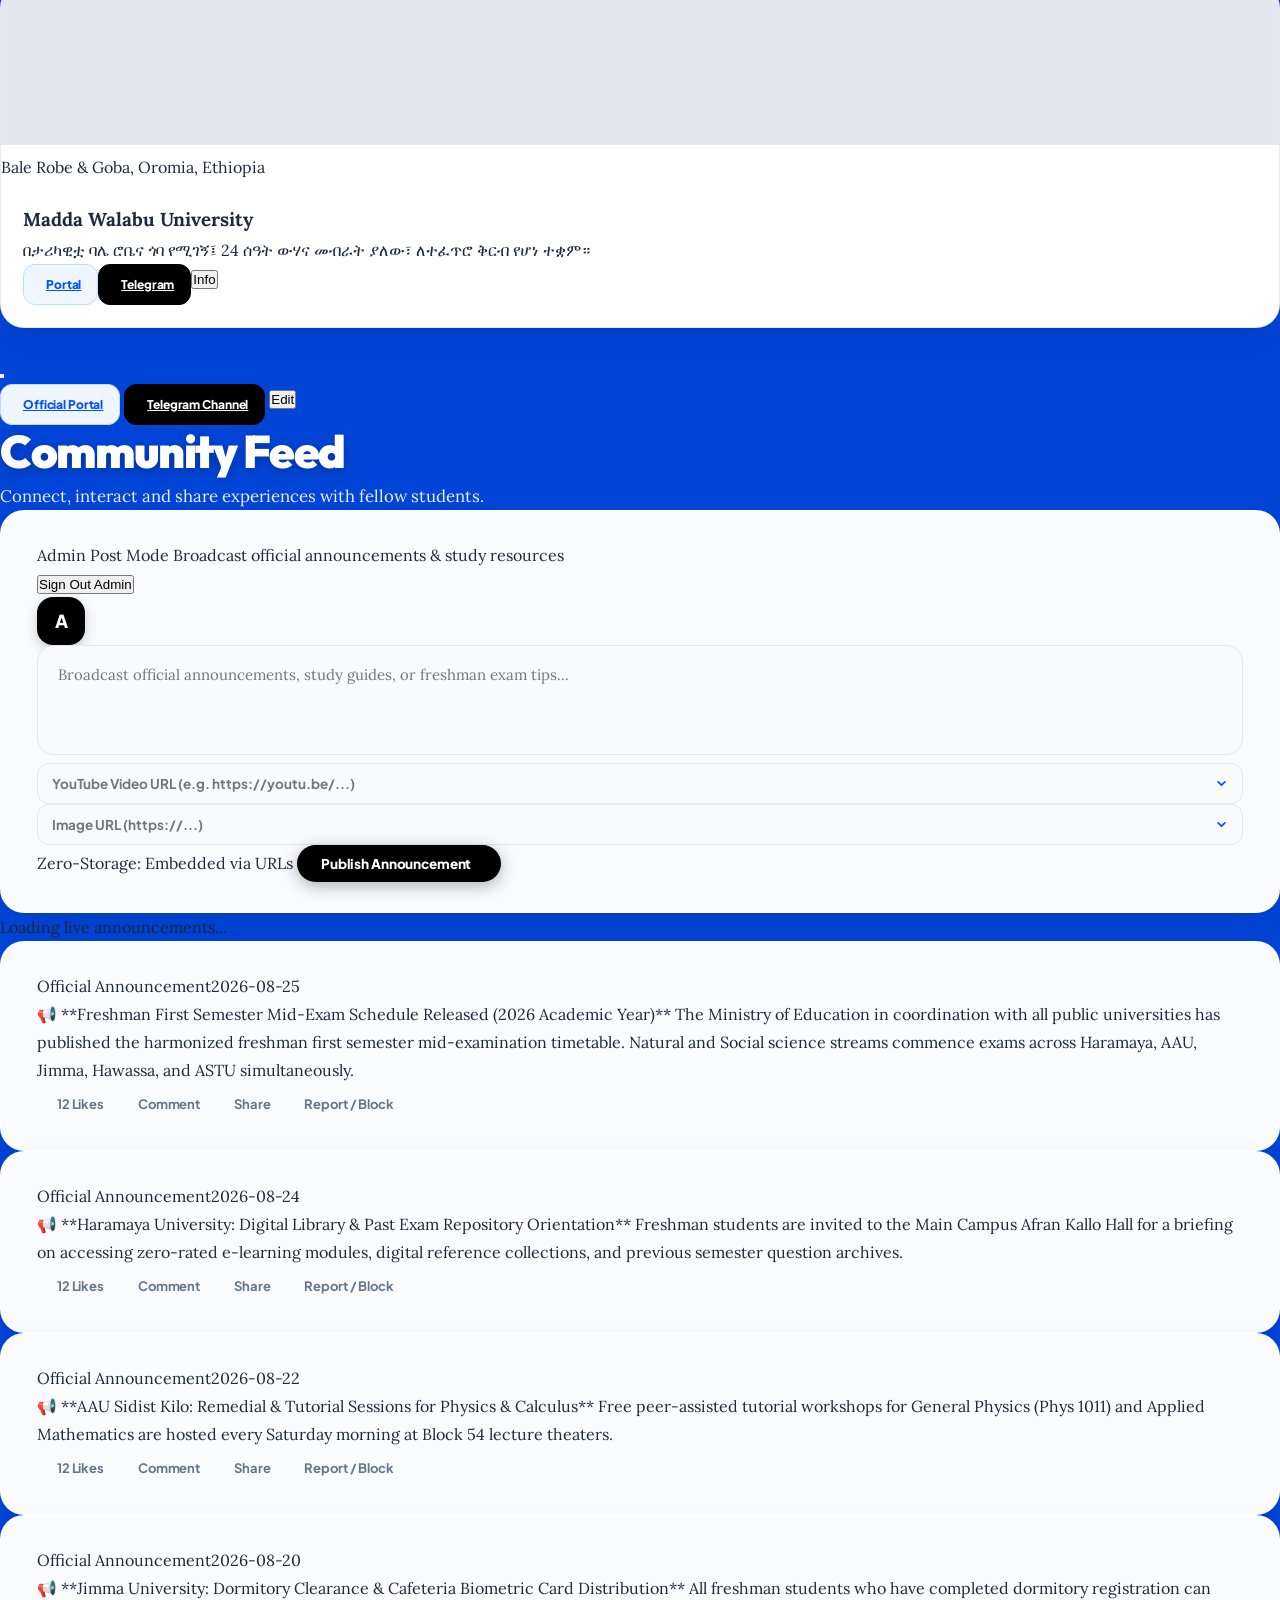
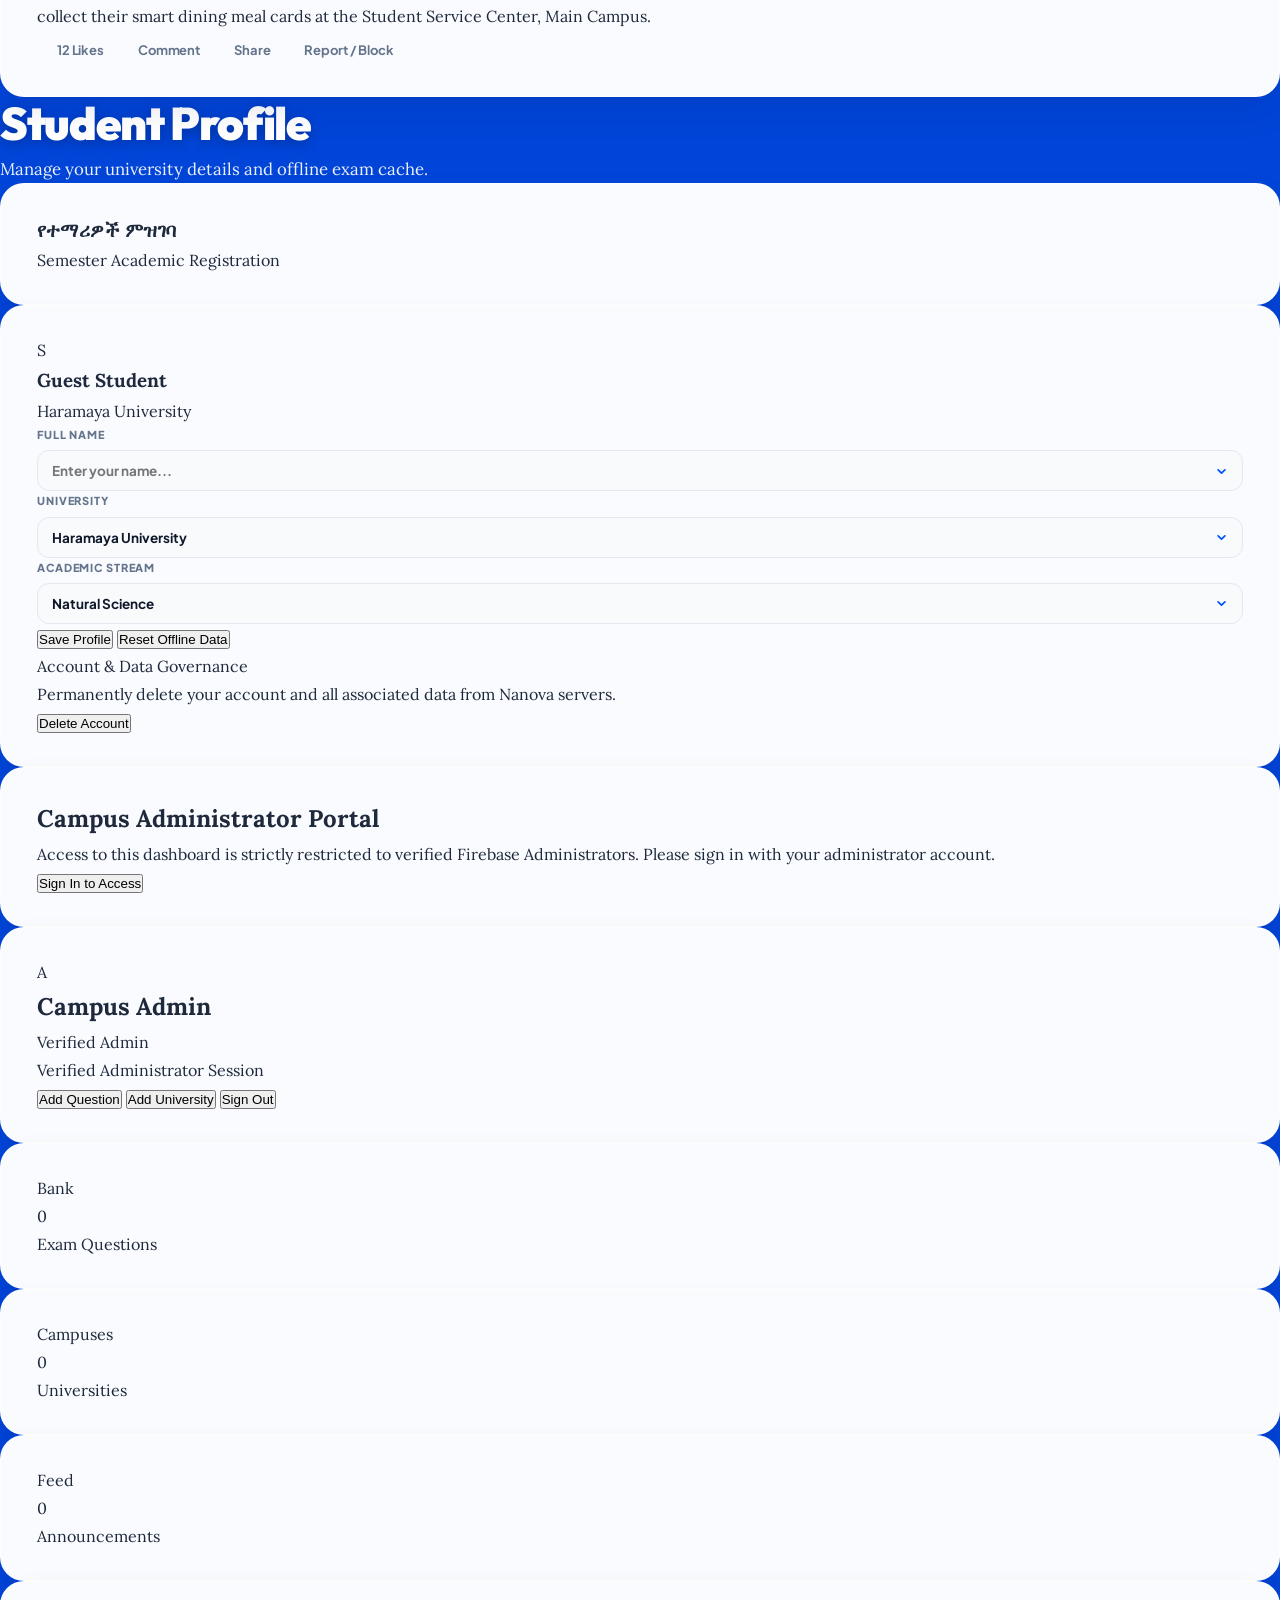
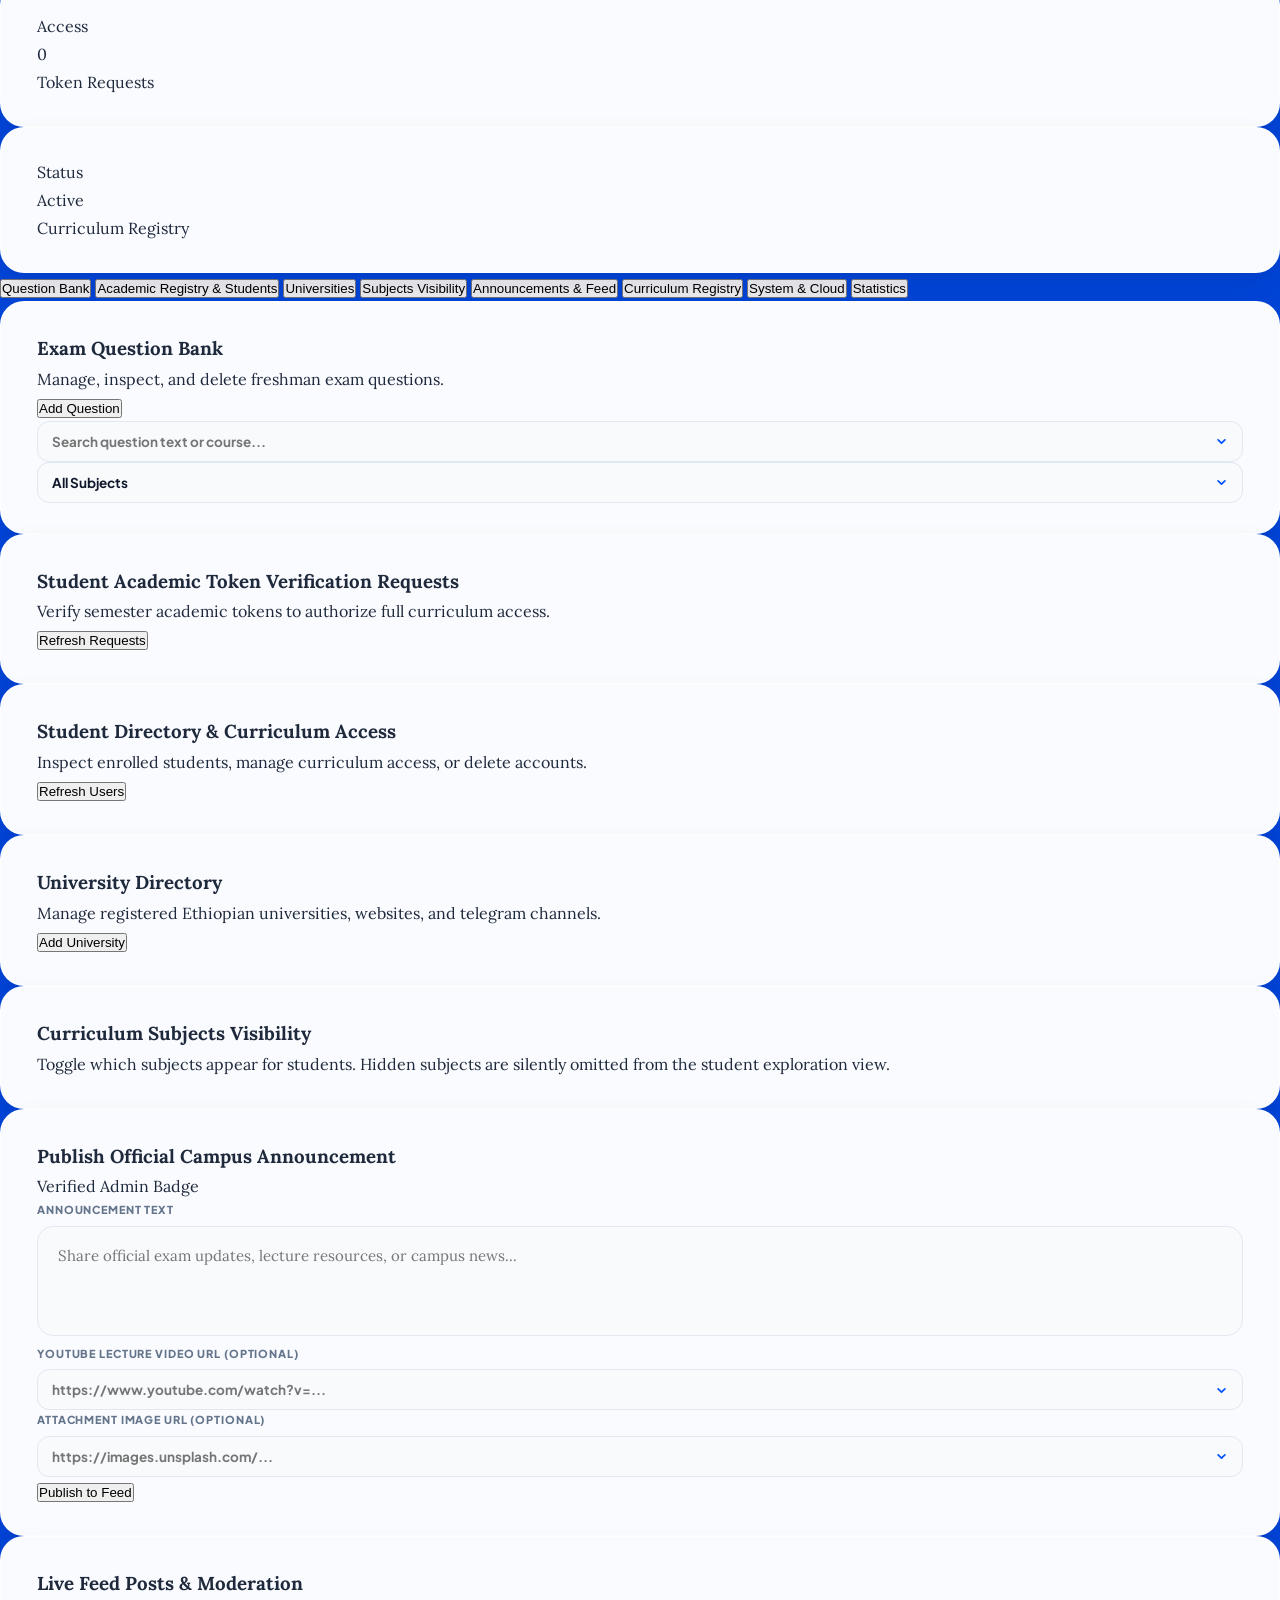
==== commit dcb7a94e: "Fix: Next Questions button displays Unlock card with payment info and correct container target" ====
--- a/index.html
+++ b/index.html
@@ -297,9 +297,9 @@
         </div>
 
         <button id="boardNextPageBtn" onclick="NanovaApp.boardNextPage()"
-          class="px-5 py-2.5 rounded-xl bg-[#0052fe] hover:bg-[#0041d0] text-white font-extrabold text-xs shadow-md transition flex items-center space-x-2">
-          <span>Next Questions</span>
-          <i data-lucide="chevron-right" class="w-4 h-4"></i>
+          class="px-5 py-2.5 rounded-xl bg-gradient-to-r from-blue-600 to-indigo-600 hover:from-blue-700 hover:to-indigo-700 text-white font-extrabold text-xs shadow-md transition flex items-center space-x-2 cursor-pointer">
+          <i data-lucide="lock" class="w-4 h-4 text-amber-300"></i>
+          <span>Unlock Next Questions</span>
         </button>
       </div>
 
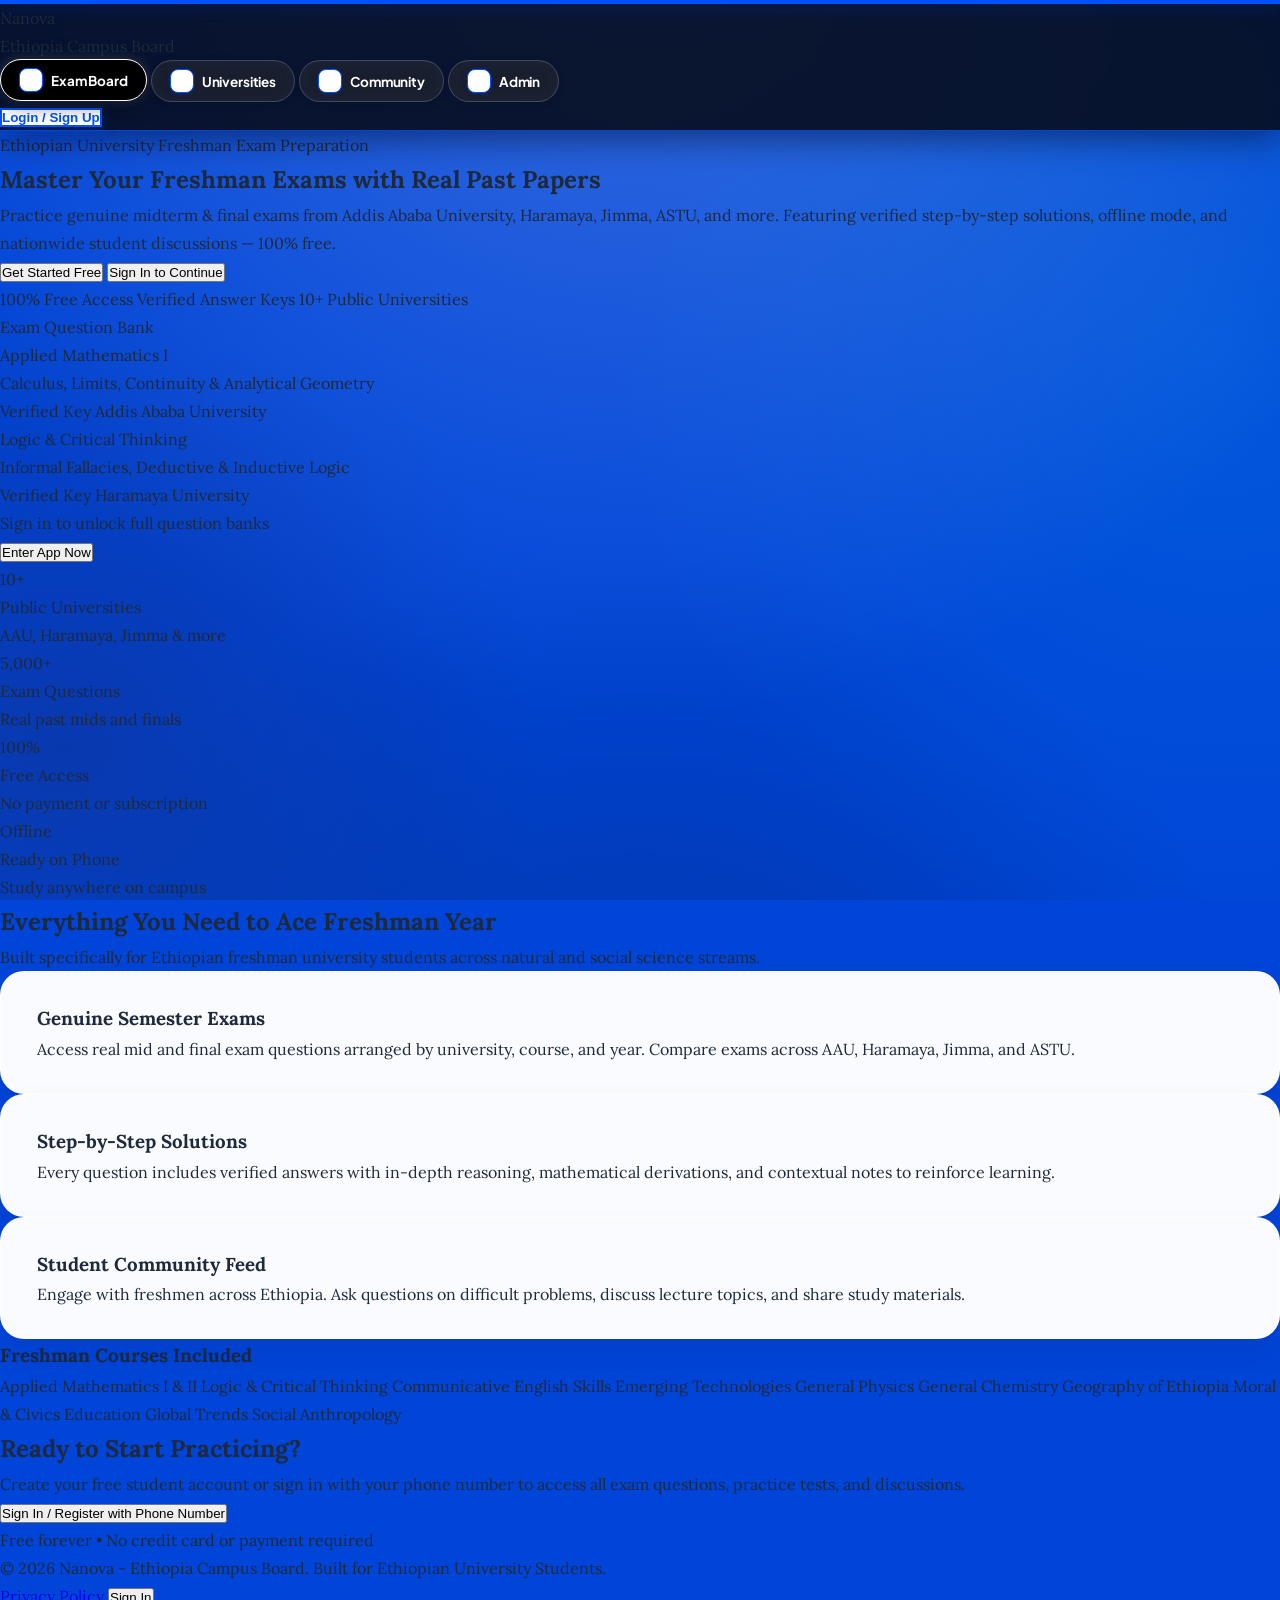
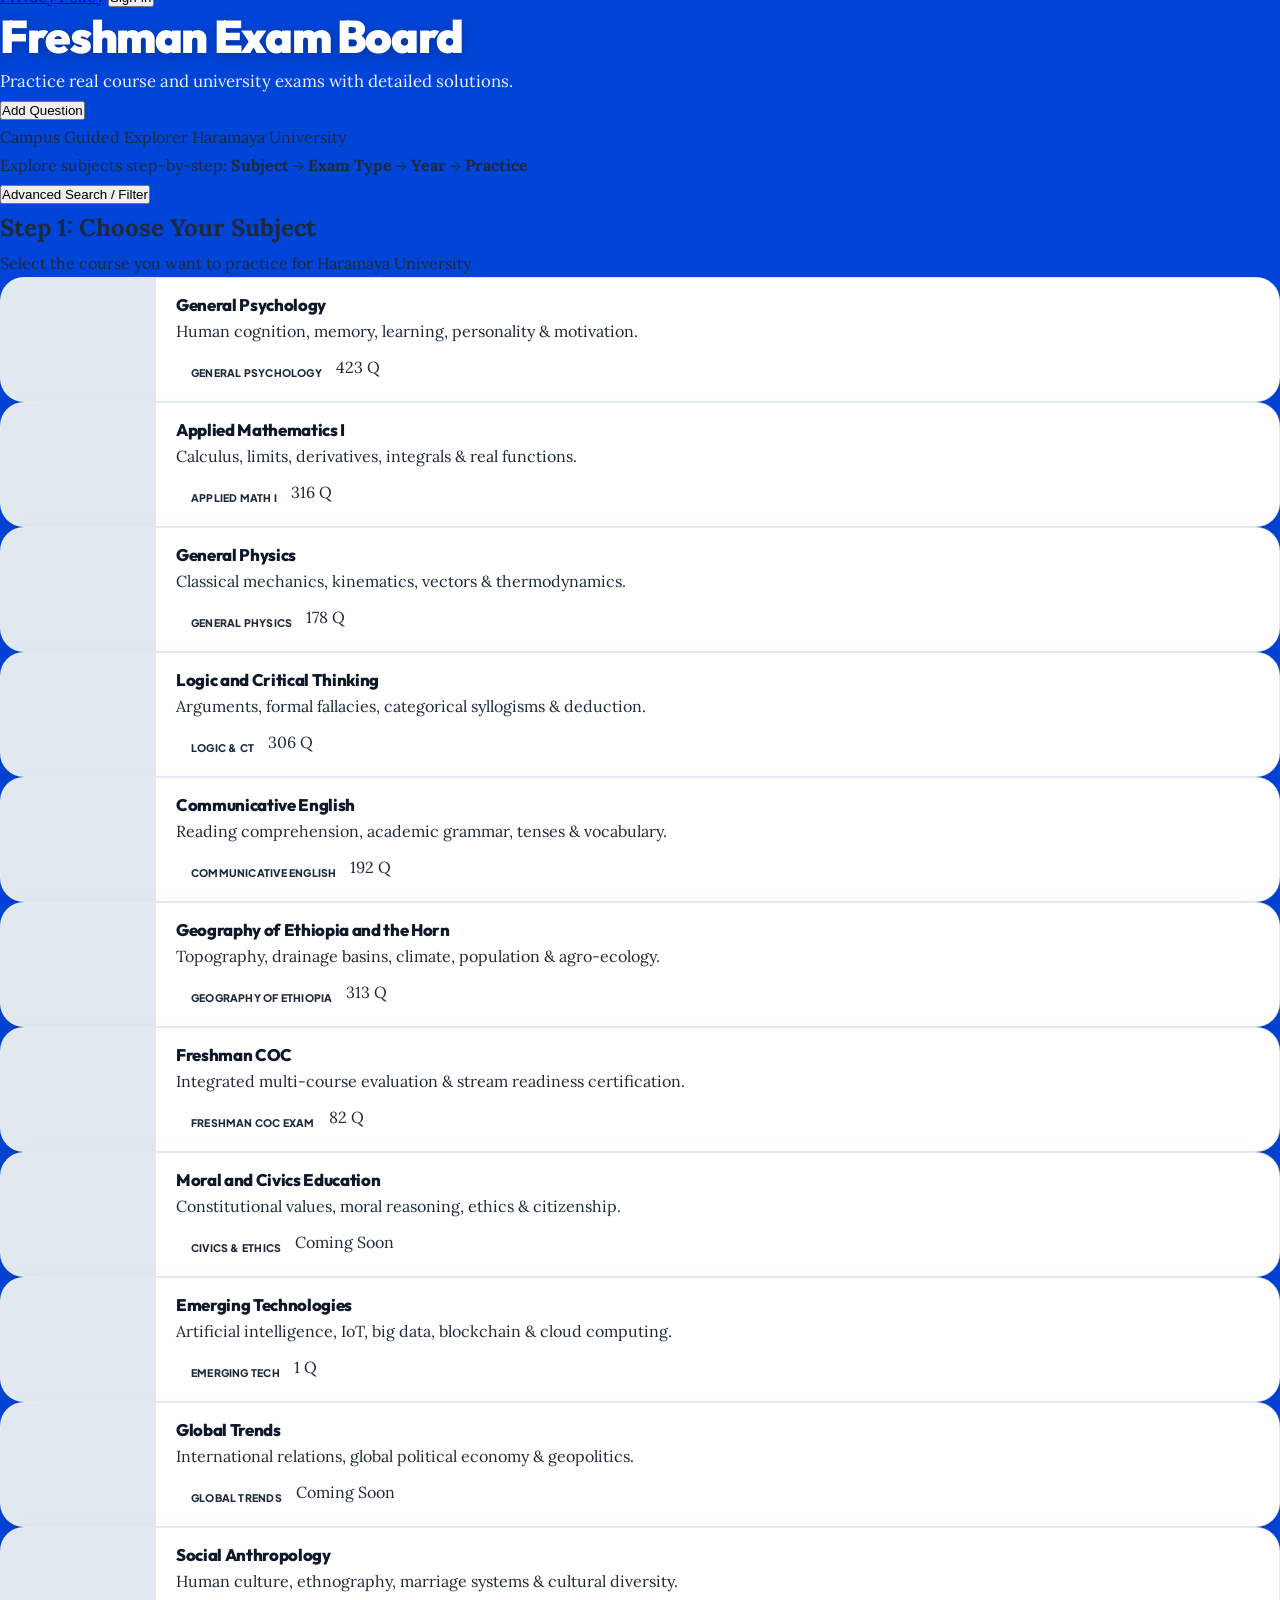
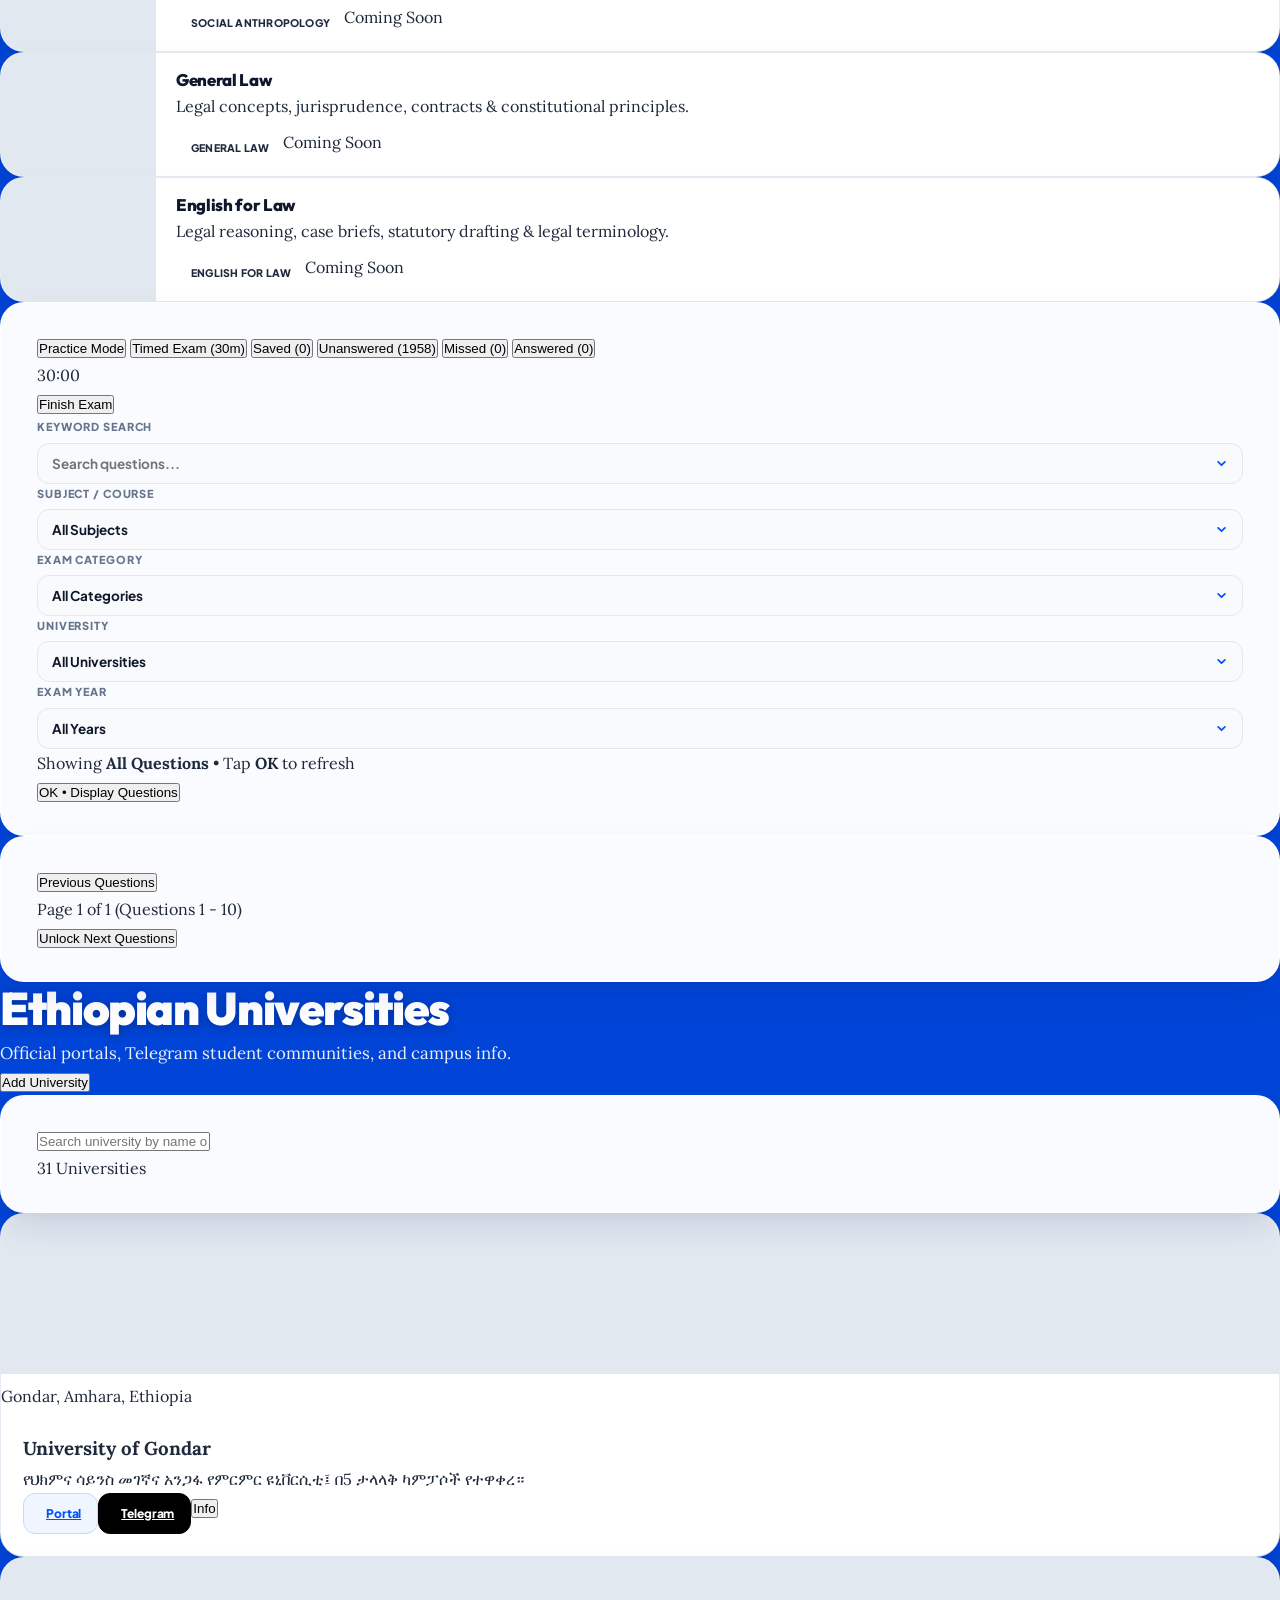
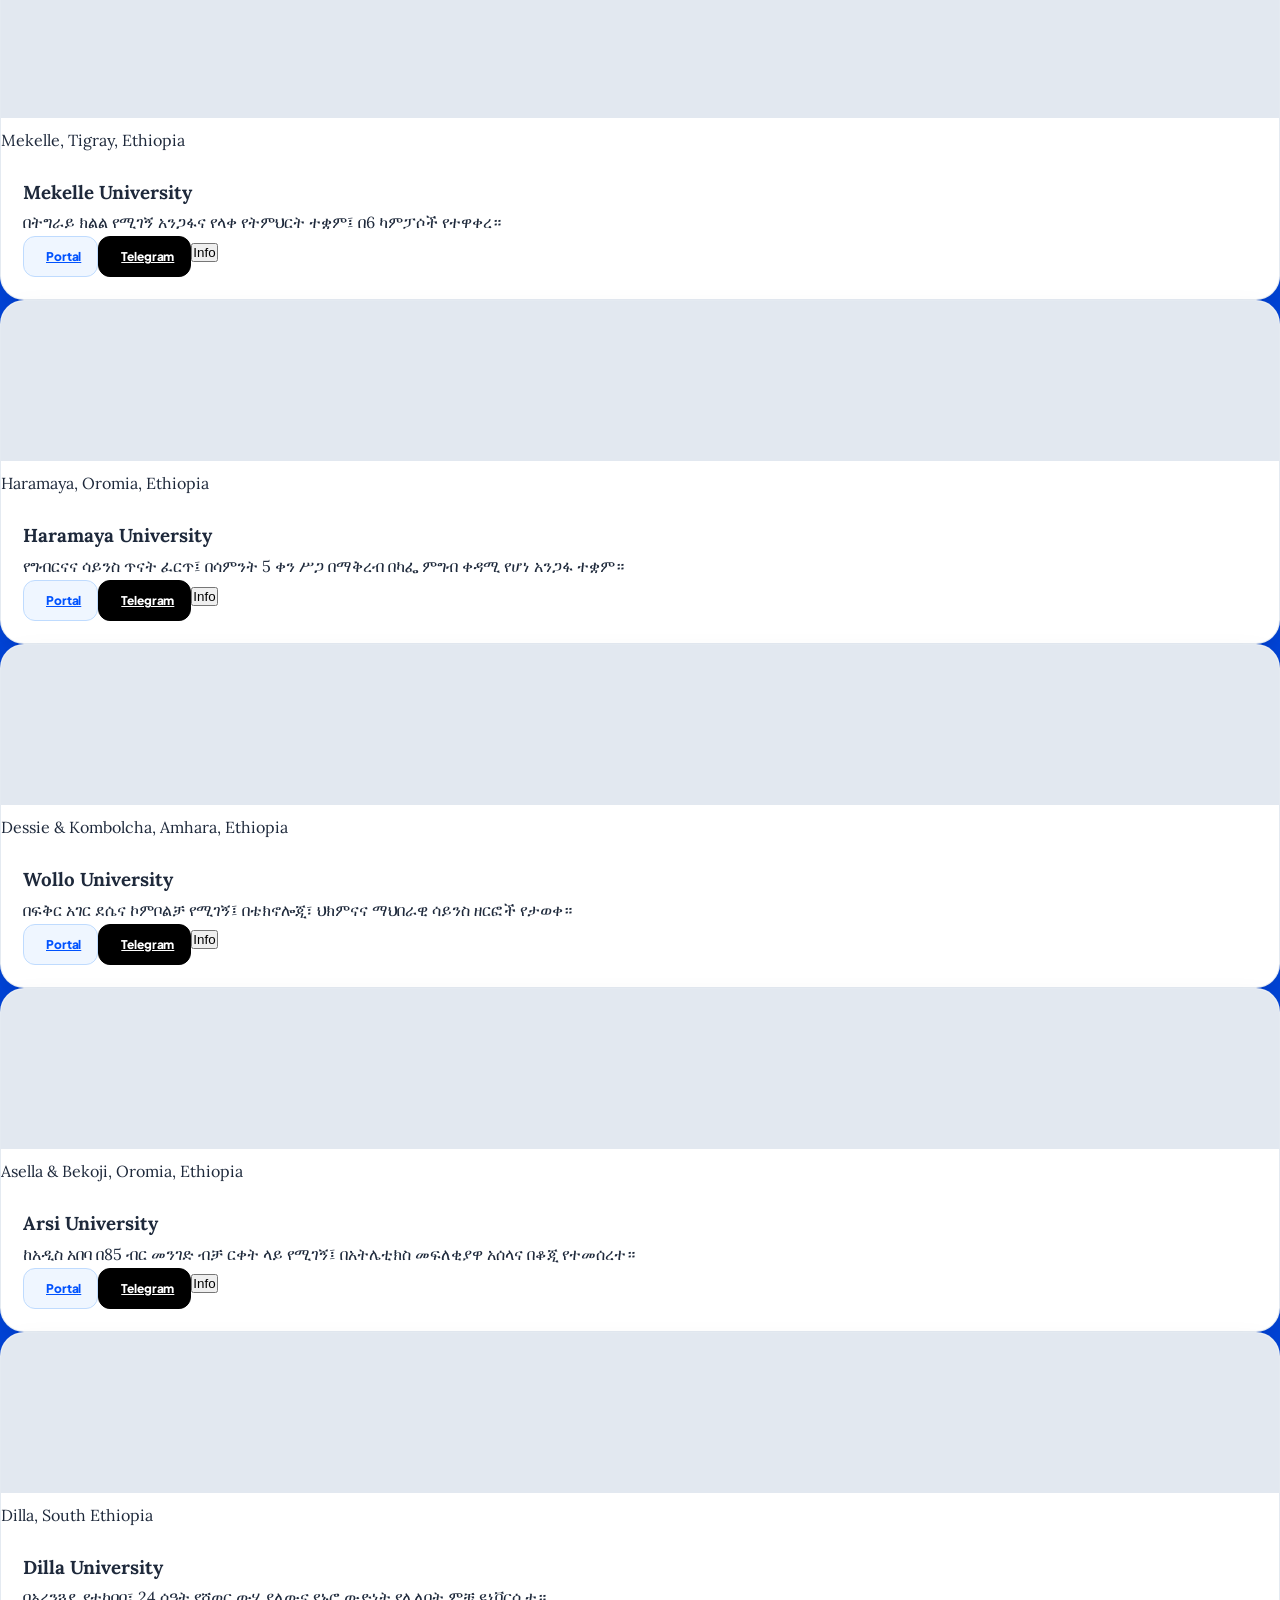
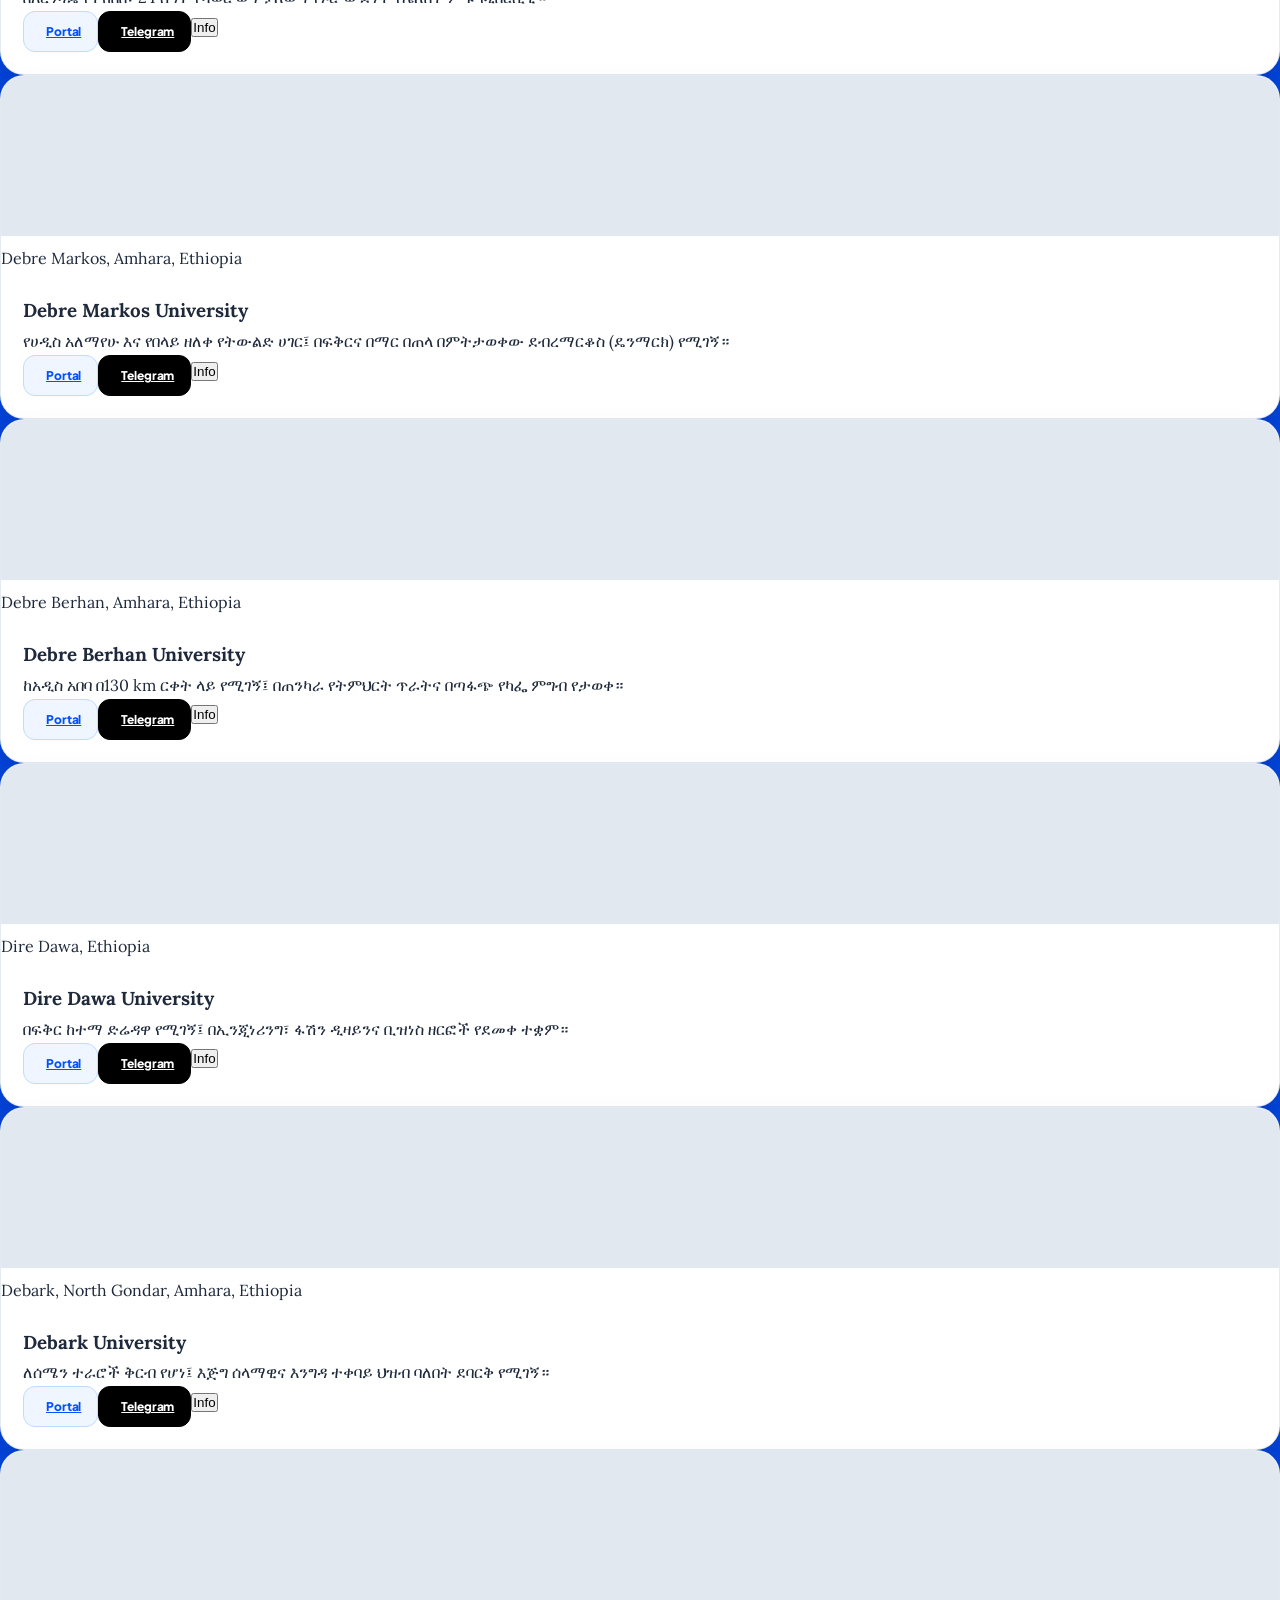
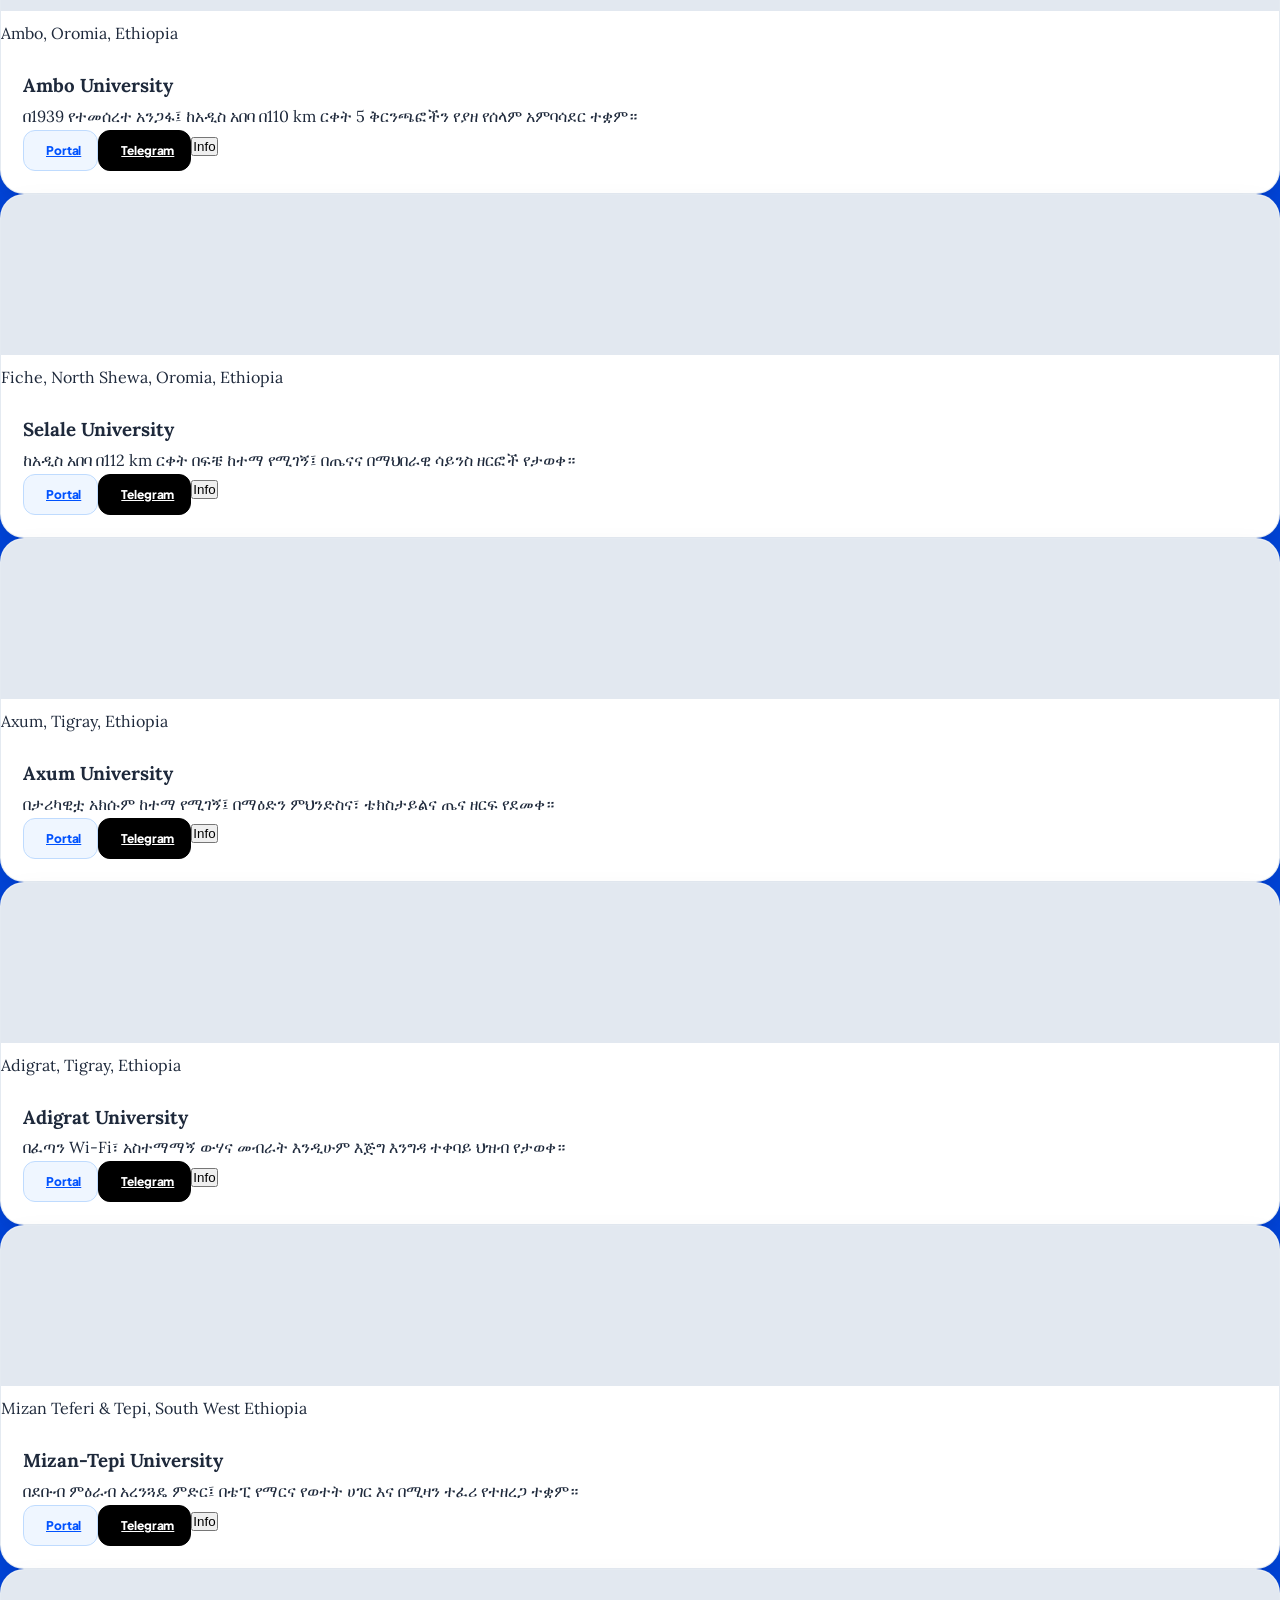
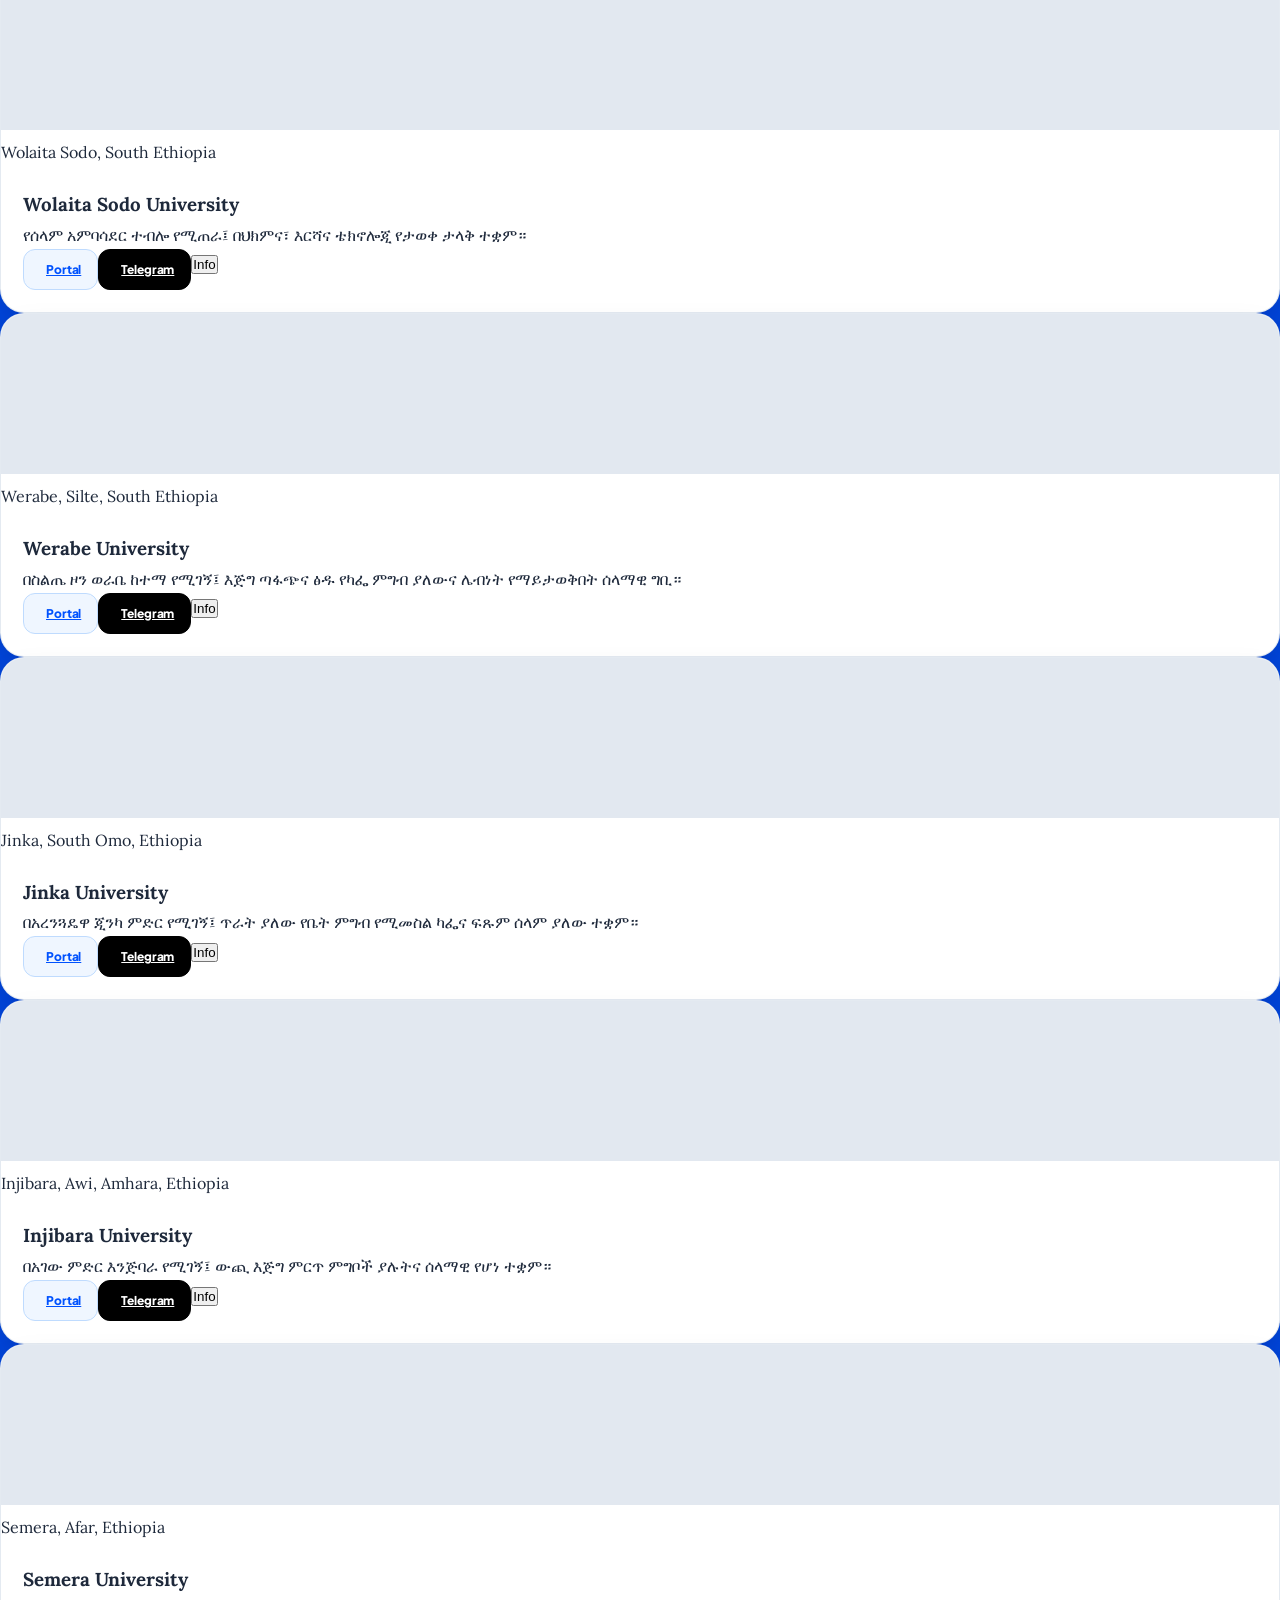
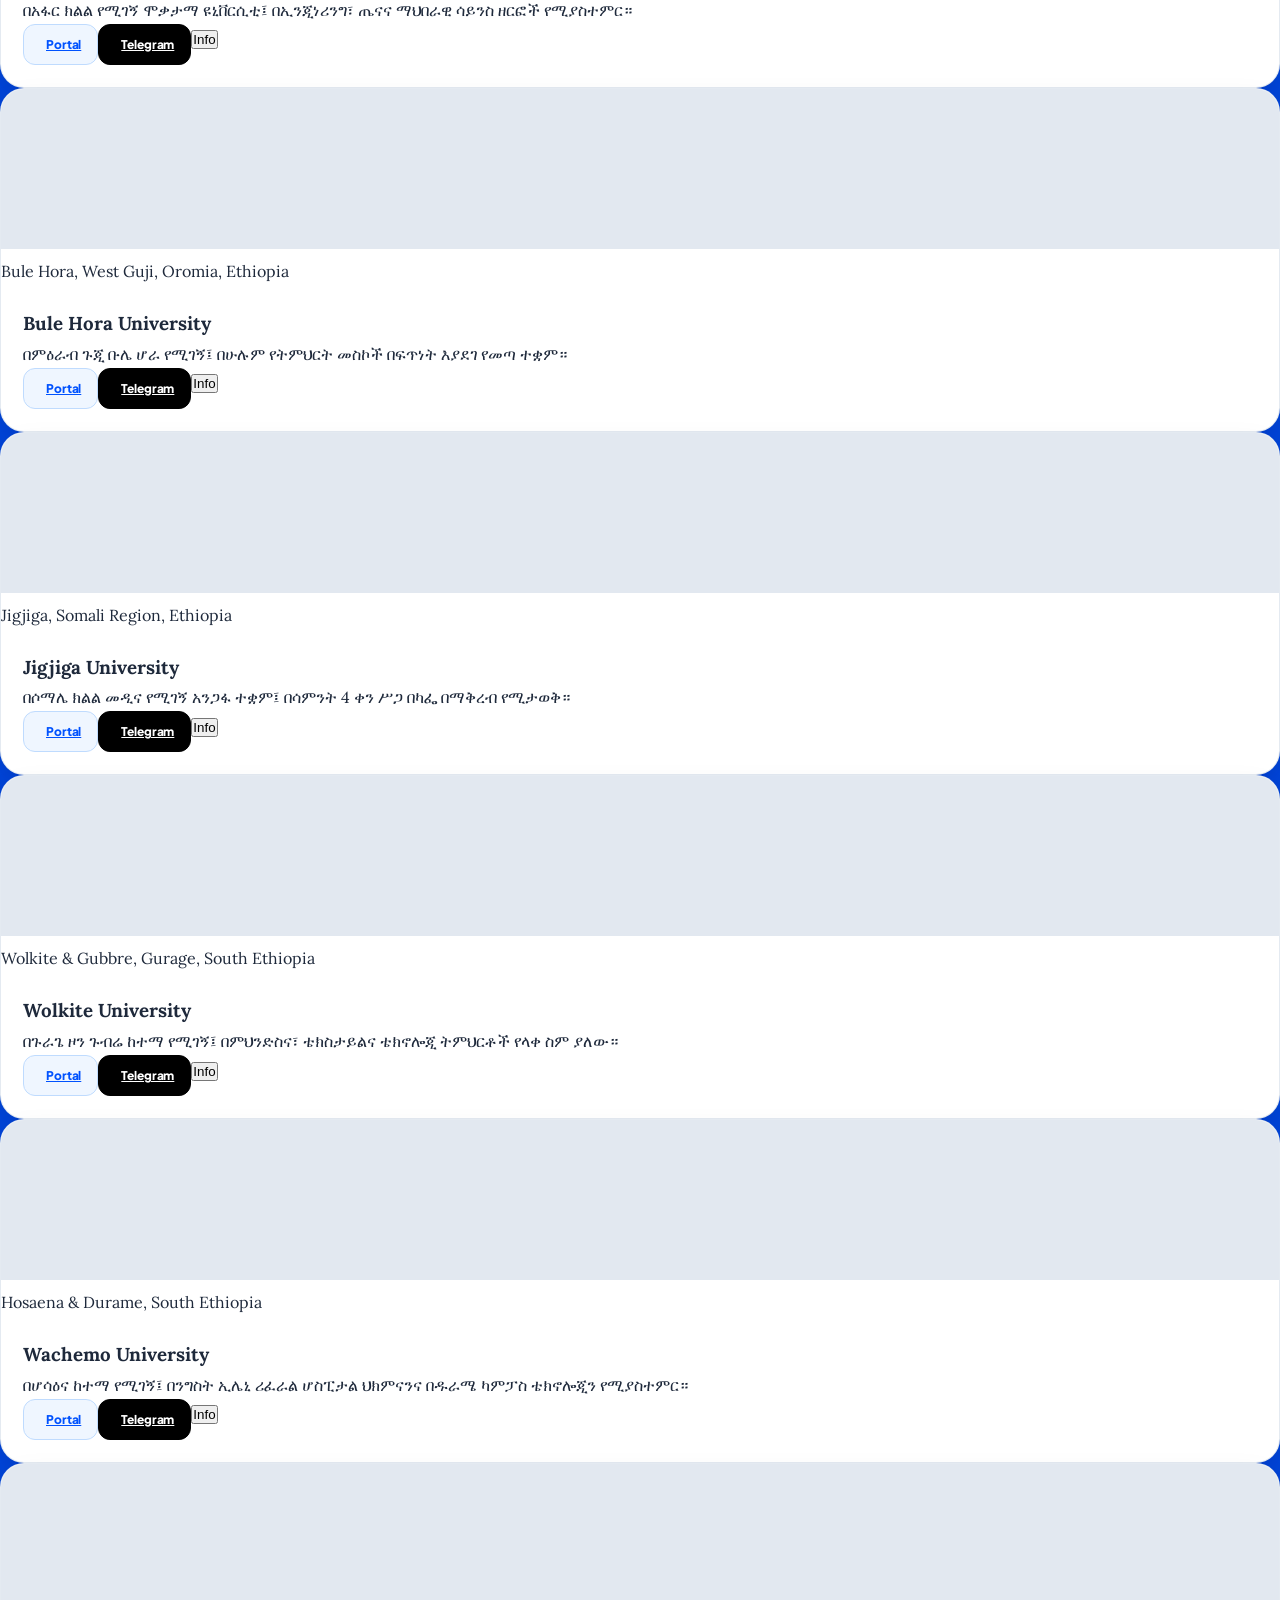
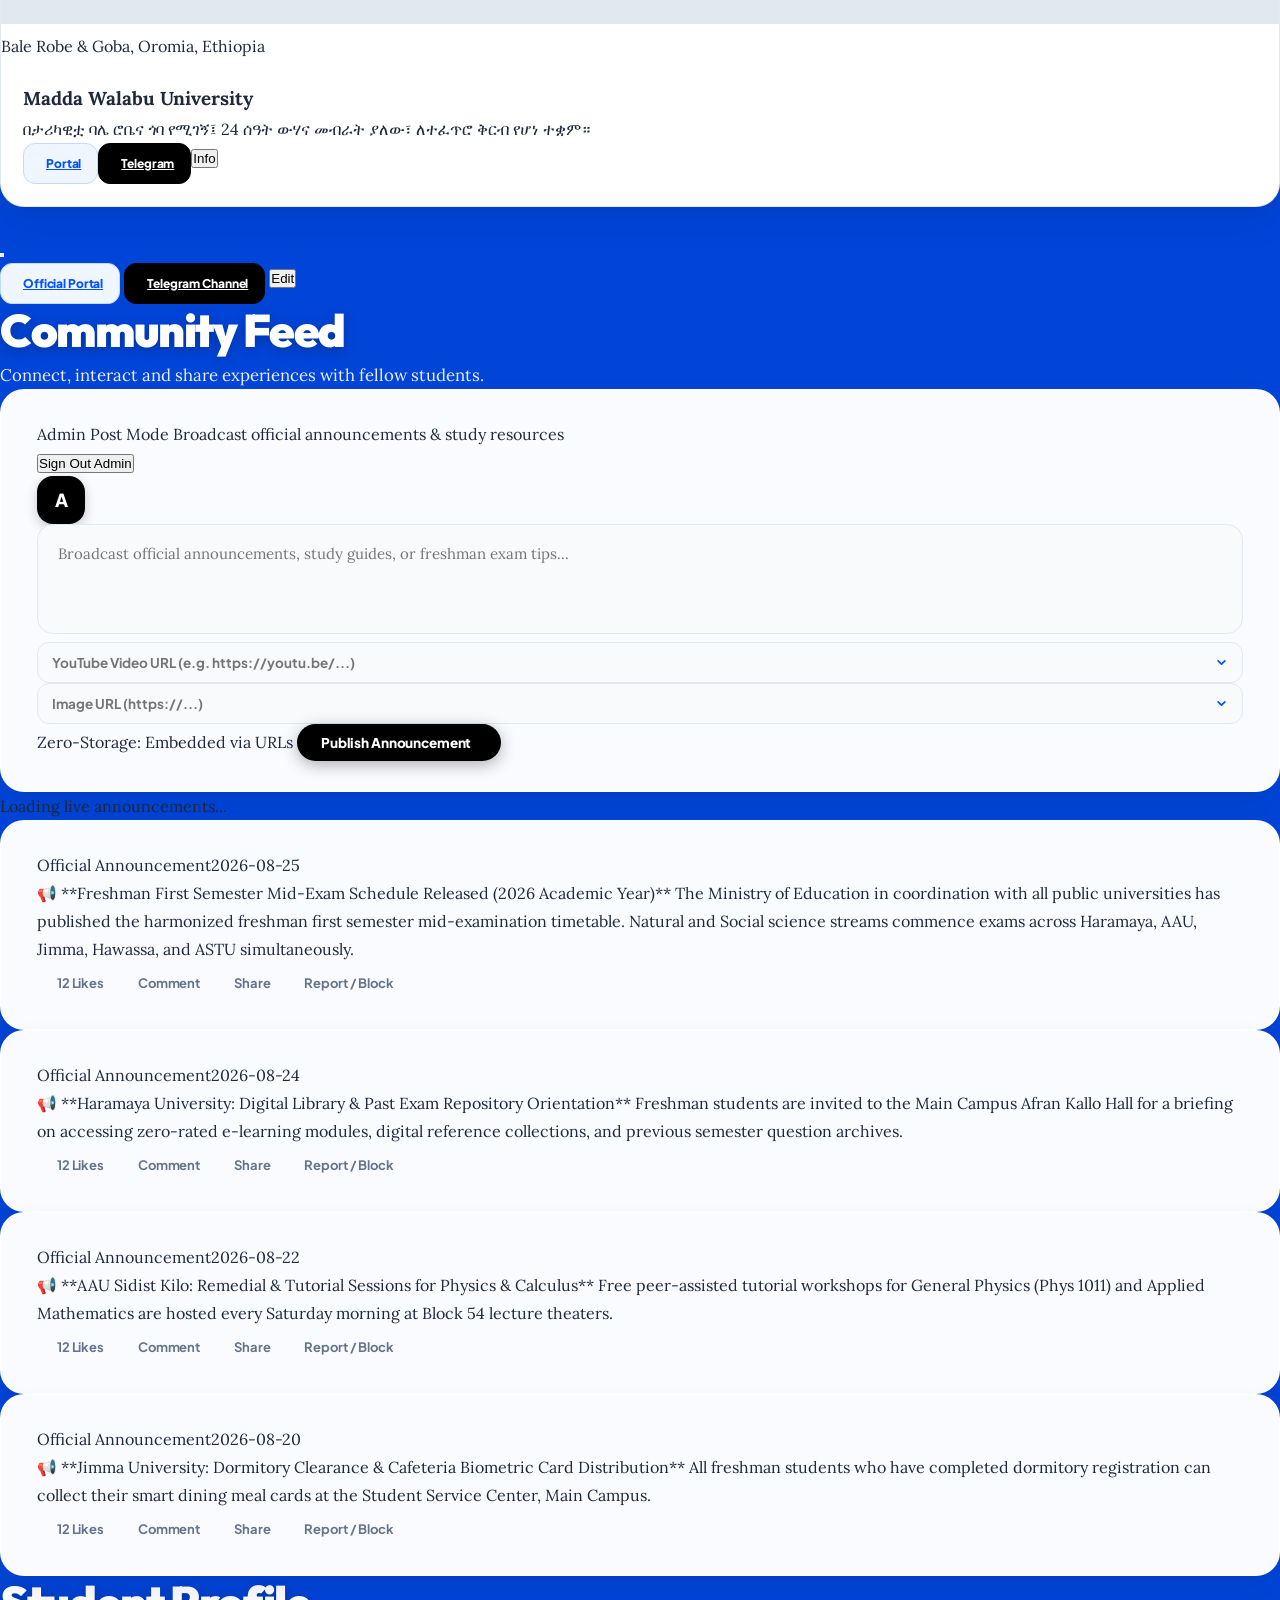
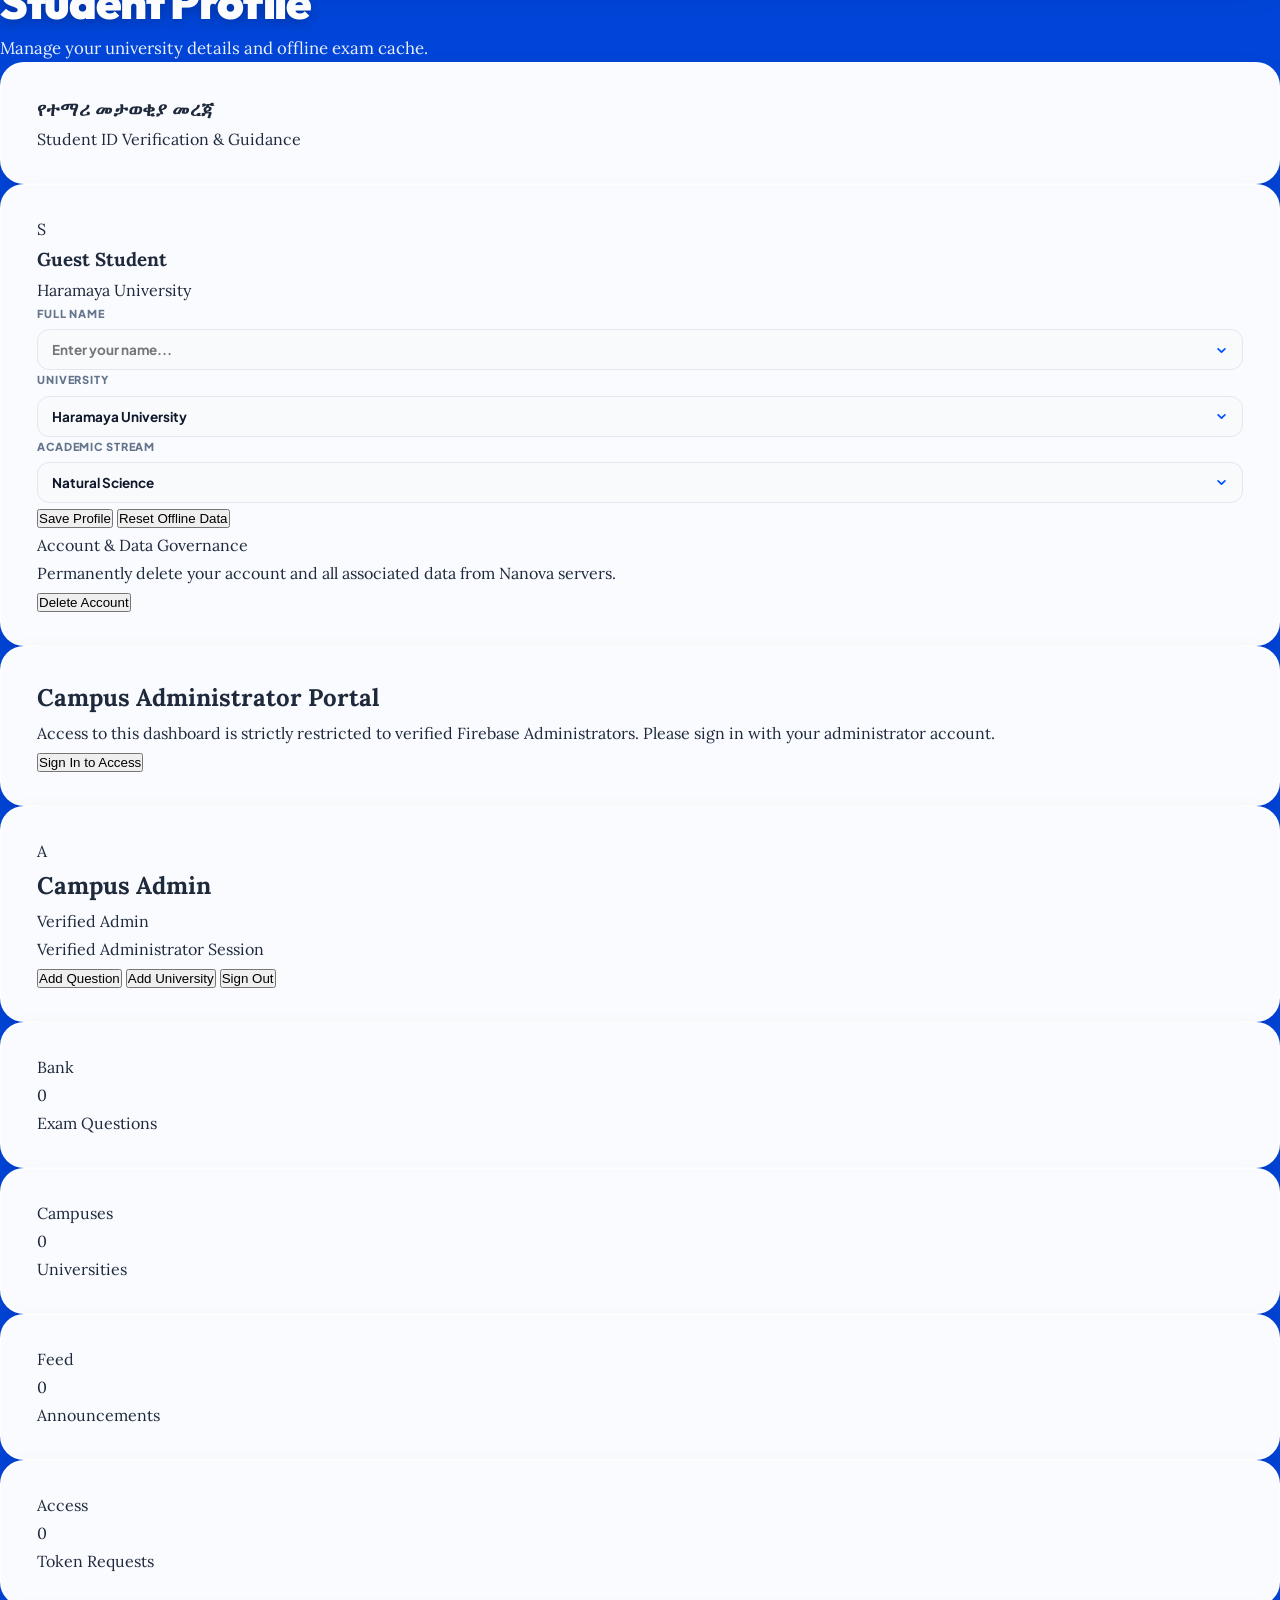
==== commit b6508ffa: "Add landing page gate for unauthenticated visitors and Student ID verification flow" ====
--- a/index.html
+++ b/index.html
@@ -46,7 +46,7 @@
       </div>
 
       <!-- Navigation Tabs -->
-      <nav class="flex items-center space-x-1 sm:space-x-2">
+      <nav id="mainNavTabs" class="hidden flex items-center space-x-1 sm:space-x-2">
         <button class="nav-link active" data-tab="exams" onclick="NanovaApp.switchTab('exams')">
           <span class="nav-icon-badge"><i data-lucide="layout-grid"></i></span>
           <span class="hidden sm:inline">Exam Board</span>
@@ -81,12 +81,208 @@
   <main class="flex-grow max-w-5xl w-full mx-auto px-4 sm:px-6 py-6 pb-24">
 
     <!-- ============================================== -->
-    <!-- TAB 1: FRESHMAN EXAM BOARD                     -->
+    <!-- LANDING PAGE (Presented before student sign-in) -->
     <!-- ============================================== -->
-    <div id="tab-exams" class="tab-content block">
-
-      <!-- Board Header -->
-      <div class="flex flex-col sm:flex-row sm:items-center justify-between gap-4 mb-6">
+    <div id="landingPage" class="space-y-12 py-4 animate-fade-in">
+      <!-- Hero Section -->
+      <section class="text-center sm:text-left flex flex-col lg:flex-row items-center justify-between gap-8 pt-4 pb-6">
+        <div class="space-y-5 max-w-2xl">
+          <div class="inline-flex items-center gap-2 px-4 py-1.5 rounded-full bg-blue-500/10 border border-blue-400/30 text-blue-300 text-xs font-extrabold tracking-wide shadow-sm">
+            <span class="flex h-2 w-2 rounded-full bg-blue-400 animate-pulse"></span>
+            <span>Ethiopian University Freshman Exam Preparation</span>
+          </div>
+
+          <h1 class="text-3xl sm:text-5xl lg:text-6xl font-black text-white tracking-tight leading-[1.12] font-heading">
+            Master Your Freshman Exams with <span class="bg-gradient-to-r from-blue-400 via-indigo-300 to-sky-300 bg-clip-text text-transparent">Real Past Papers</span>
+          </h1>
+
+          <p class="text-sm sm:text-base text-slate-300 leading-relaxed font-normal">
+            Practice genuine midterm & final exams from Addis Ababa University, Haramaya, Jimma, ASTU, and more. Featuring verified step-by-step solutions, offline mode, and nationwide student discussions — 100% free.
+          </p>
+
+          <div class="flex flex-col sm:flex-row items-center gap-3.5 pt-2">
+            <button onclick="NanovaApp.openAuthModal('landing', 'signup')"
+              class="w-full sm:w-auto px-7 py-3.5 bg-gradient-to-r from-blue-600 via-[#0052fe] to-indigo-600 hover:from-blue-700 hover:to-indigo-700 text-white font-extrabold text-sm rounded-2xl shadow-xl shadow-blue-600/30 transition transform hover:-translate-y-0.5 active:scale-95 flex items-center justify-center space-x-2 cursor-pointer">
+              <i data-lucide="user-plus" class="w-4 h-4"></i>
+              <span>Get Started Free</span>
+            </button>
+            <button onclick="NanovaApp.openAuthModal('landing', 'signin')"
+              class="w-full sm:w-auto px-7 py-3.5 bg-white/10 hover:bg-white/20 text-white font-extrabold text-sm rounded-2xl border border-white/20 backdrop-blur-md transition transform hover:-translate-y-0.5 active:scale-95 flex items-center justify-center space-x-2 cursor-pointer">
+              <i data-lucide="log-in" class="w-4 h-4 text-blue-400"></i>
+              <span>Sign In to Continue</span>
+            </button>
+          </div>
+
+          <!-- Trust Badges -->
+          <div class="flex flex-wrap items-center gap-y-2 gap-x-5 pt-2 text-xs font-bold text-slate-400">
+            <span class="flex items-center gap-1.5"><i data-lucide="check-circle" class="w-3.5 h-3.5 text-emerald-400"></i> 100% Free Access</span>
+            <span class="flex items-center gap-1.5"><i data-lucide="check-circle" class="w-3.5 h-3.5 text-emerald-400"></i> Verified Answer Keys</span>
+            <span class="flex items-center gap-1.5"><i data-lucide="check-circle" class="w-3.5 h-3.5 text-emerald-400"></i> 10+ Public Universities</span>
+          </div>
+        </div>
+
+        <!-- Hero Card Simulator Preview -->
+        <div class="w-full sm:w-80 flex-shrink-0">
+          <div class="relative p-6 rounded-3xl bg-gradient-to-b from-white/15 to-white/5 border border-white/20 backdrop-blur-xl shadow-2xl space-y-4">
+            <div class="flex items-center justify-between pb-3 border-b border-white/10">
+              <div class="flex items-center space-x-2">
+                <div class="w-3 h-3 rounded-full bg-rose-500"></div>
+                <div class="w-3 h-3 rounded-full bg-amber-500"></div>
+                <div class="w-3 h-3 rounded-full bg-emerald-500"></div>
+              </div>
+              <span class="text-[10px] font-black uppercase tracking-wider text-blue-300">Exam Question Bank</span>
+            </div>
+
+            <div class="space-y-3">
+              <div class="p-3.5 rounded-2xl bg-white/10 border border-white/15 space-y-1">
+                <span class="text-[10px] font-extrabold uppercase text-blue-300">Applied Mathematics I</span>
+                <p class="text-xs font-bold text-white leading-snug">Calculus, Limits, Continuity & Analytical Geometry</p>
+                <div class="flex items-center gap-2 pt-1 text-[10px] text-slate-300">
+                  <span class="px-2 py-0.5 rounded-full bg-emerald-500/20 text-emerald-300 font-bold">Verified Key</span>
+                  <span>Addis Ababa University</span>
+                </div>
+              </div>
+
+              <div class="p-3.5 rounded-2xl bg-white/10 border border-white/15 space-y-1">
+                <span class="text-[10px] font-extrabold uppercase text-indigo-300">Logic & Critical Thinking</span>
+                <p class="text-xs font-bold text-white leading-snug">Informal Fallacies, Deductive & Inductive Logic</p>
+                <div class="flex items-center gap-2 pt-1 text-[10px] text-slate-300">
+                  <span class="px-2 py-0.5 rounded-full bg-blue-500/20 text-blue-300 font-bold">Verified Key</span>
+                  <span>Haramaya University</span>
+                </div>
+              </div>
+
+              <div class="p-3.5 rounded-2xl bg-blue-600/30 border border-blue-400/40 text-center py-3">
+                <p class="text-xs font-extrabold text-white">Sign in to unlock full question banks</p>
+                <button onclick="NanovaApp.openAuthModal('landing')" class="mt-2 px-4 py-1.5 rounded-xl bg-white text-[#0052fe] font-black text-xs hover:bg-blue-50 transition shadow-md cursor-pointer">
+                  Enter App Now
+                </button>
+              </div>
+            </div>
+          </div>
+        </div>
+      </section>
+
+      <!-- Key Platform Metrics -->
+      <section class="grid grid-cols-2 md:grid-cols-4 gap-4">
+        <div class="p-5 rounded-2xl bg-white/5 border border-white/10 backdrop-blur-md text-center space-y-1">
+          <p class="text-2xl sm:text-3xl font-black text-white font-heading">10+</p>
+          <p class="text-xs font-bold text-slate-300">Public Universities</p>
+          <p class="text-[10px] text-slate-400">AAU, Haramaya, Jimma & more</p>
+        </div>
+        <div class="p-5 rounded-2xl bg-white/5 border border-white/10 backdrop-blur-md text-center space-y-1">
+          <p class="text-2xl sm:text-3xl font-black text-white font-heading">5,000+</p>
+          <p class="text-xs font-bold text-slate-300">Exam Questions</p>
+          <p class="text-[10px] text-slate-400">Real past mids and finals</p>
+        </div>
+        <div class="p-5 rounded-2xl bg-white/5 border border-white/10 backdrop-blur-md text-center space-y-1">
+          <p class="text-2xl sm:text-3xl font-black text-white font-heading">100%</p>
+          <p class="text-xs font-bold text-slate-300">Free Access</p>
+          <p class="text-[10px] text-slate-400">No payment or subscription</p>
+        </div>
+        <div class="p-5 rounded-2xl bg-white/5 border border-white/10 backdrop-blur-md text-center space-y-1">
+          <p class="text-2xl sm:text-3xl font-black text-white font-heading">Offline</p>
+          <p class="text-xs font-bold text-slate-300">Ready on Phone</p>
+          <p class="text-[10px] text-slate-400">Study anywhere on campus</p>
+        </div>
+      </section>
+
+      <!-- Features Grid -->
+      <section class="space-y-6">
+        <div class="text-center space-y-2">
+          <h2 class="text-2xl sm:text-3xl font-black text-white font-heading">Everything You Need to Ace Freshman Year</h2>
+          <p class="text-xs sm:text-sm text-slate-300 max-w-xl mx-auto">Built specifically for Ethiopian freshman university students across natural and social science streams.</p>
+        </div>
+
+        <div class="grid grid-cols-1 md:grid-cols-3 gap-5">
+          <div class="white-card space-y-3 p-6">
+            <div class="w-12 h-12 rounded-2xl bg-blue-50 text-[#0052fe] flex items-center justify-center font-bold">
+              <i data-lucide="book-open" class="w-6 h-6"></i>
+            </div>
+            <h3 class="text-base font-extrabold text-slate-900">Genuine Semester Exams</h3>
+            <p class="text-xs text-slate-600 leading-relaxed">
+              Access real mid and final exam questions arranged by university, course, and year. Compare exams across AAU, Haramaya, Jimma, and ASTU.
+            </p>
+          </div>
+
+          <div class="white-card space-y-3 p-6">
+            <div class="w-12 h-12 rounded-2xl bg-emerald-50 text-emerald-600 flex items-center justify-center font-bold">
+              <i data-lucide="check-check" class="w-6 h-6"></i>
+            </div>
+            <h3 class="text-base font-extrabold text-slate-900">Step-by-Step Solutions</h3>
+            <p class="text-xs text-slate-600 leading-relaxed">
+              Every question includes verified answers with in-depth reasoning, mathematical derivations, and contextual notes to reinforce learning.
+            </p>
+          </div>
+
+          <div class="white-card space-y-3 p-6">
+            <div class="w-12 h-12 rounded-2xl bg-indigo-50 text-indigo-600 flex items-center justify-center font-bold">
+              <i data-lucide="users" class="w-6 h-6"></i>
+            </div>
+            <h3 class="text-base font-extrabold text-slate-900">Student Community Feed</h3>
+            <p class="text-xs text-slate-600 leading-relaxed">
+              Engage with freshmen across Ethiopia. Ask questions on difficult problems, discuss lecture topics, and share study materials.
+            </p>
+          </div>
+        </div>
+      </section>
+
+      <!-- Covered Freshman Subjects -->
+      <section class="space-y-4">
+        <h3 class="text-lg font-extrabold text-white font-heading text-center">Freshman Courses Included</h3>
+        <div class="flex flex-wrap items-center justify-center gap-2.5">
+          <span class="px-3.5 py-1.5 rounded-full bg-white/10 text-white text-xs font-bold border border-white/15">Applied Mathematics I & II</span>
+          <span class="px-3.5 py-1.5 rounded-full bg-white/10 text-white text-xs font-bold border border-white/15">Logic & Critical Thinking</span>
+          <span class="px-3.5 py-1.5 rounded-full bg-white/10 text-white text-xs font-bold border border-white/15">Communicative English Skills</span>
+          <span class="px-3.5 py-1.5 rounded-full bg-white/10 text-white text-xs font-bold border border-white/15">Emerging Technologies</span>
+          <span class="px-3.5 py-1.5 rounded-full bg-white/10 text-white text-xs font-bold border border-white/15">General Physics</span>
+          <span class="px-3.5 py-1.5 rounded-full bg-white/10 text-white text-xs font-bold border border-white/15">General Chemistry</span>
+          <span class="px-3.5 py-1.5 rounded-full bg-white/10 text-white text-xs font-bold border border-white/15">Geography of Ethiopia</span>
+          <span class="px-3.5 py-1.5 rounded-full bg-white/10 text-white text-xs font-bold border border-white/15">Moral & Civics Education</span>
+          <span class="px-3.5 py-1.5 rounded-full bg-white/10 text-white text-xs font-bold border border-white/15">Global Trends</span>
+          <span class="px-3.5 py-1.5 rounded-full bg-white/10 text-white text-xs font-bold border border-white/15">Social Anthropology</span>
+        </div>
+      </section>
+
+      <!-- Bottom Call To Action Banner -->
+      <section class="p-8 sm:p-10 rounded-3xl bg-gradient-to-r from-blue-700 via-[#0052fe] to-indigo-700 text-white shadow-2xl text-center space-y-5">
+        <div class="space-y-2 max-w-xl mx-auto">
+          <h2 class="text-2xl sm:text-3xl font-black font-heading">Ready to Start Practicing?</h2>
+          <p class="text-xs sm:text-sm text-blue-100 leading-relaxed">
+            Create your free student account or sign in with your phone number to access all exam questions, practice tests, and discussions.
+          </p>
+        </div>
+        <div class="pt-2">
+          <button onclick="NanovaApp.openAuthModal('landing')"
+            class="px-8 py-3.5 bg-white hover:bg-blue-50 text-[#0052fe] font-black text-sm rounded-2xl shadow-xl transition transform hover:scale-105 active:scale-95 cursor-pointer">
+            Sign In / Register with Phone Number
+          </button>
+        </div>
+        <p class="text-[11px] text-blue-200">Free forever • No credit card or payment required</p>
+      </section>
+
+      <!-- Landing Page Footer -->
+      <footer class="pt-6 border-t border-white/10 flex flex-col sm:flex-row items-center justify-between gap-3 text-xs text-slate-400">
+        <p>© 2026 Nanova - Ethiopia Campus Board. Built for Ethiopian University Students.</p>
+        <div class="flex items-center space-x-4">
+          <a href="/privacy.html" target="_blank" class="hover:text-white transition underline">Privacy Policy</a>
+          <button onclick="NanovaApp.openAuthModal('landing')" class="hover:text-white transition font-bold">Sign In</button>
+        </div>
+      </footer>
+    </div>
+
+    <!-- ============================================== -->
+    <!-- MAIN APP TABS CONTAINER (Visible when signed in) -->
+    <!-- ============================================== -->
+    <div id="mainAppContainer" class="hidden">
+
+      <!-- ============================================== -->
+      <!-- TAB 1: FRESHMAN EXAM BOARD                     -->
+      <!-- ============================================== -->
+      <div id="tab-exams" class="tab-content block">
+
+        <!-- Board Header -->
+        <div class="flex flex-col sm:flex-row sm:items-center justify-between gap-4 mb-6">
         <div>
           <h1 class="section-title">Freshman Exam Board</h1>
           <p class="section-subtitle">Practice real course and university exams with detailed solutions.</p>
@@ -493,19 +689,19 @@
         <p class="section-subtitle">Manage your university details and offline exam cache.</p>
       </div>
 
-      <!-- Semester Academic Registration Card (loaded from Firebase) -->
+      <!-- Semester Student ID Verification Info Card (loaded from Firebase) -->
       <div id="semesterRegistrationCard" class="hidden white-card max-w-2xl mx-auto mb-6 border-2 border-blue-500/20 bg-gradient-to-b from-blue-50/60 to-white">
         <div class="flex items-center space-x-3 pb-4 border-b border-blue-100 mb-4">
           <div class="w-10 h-10 rounded-2xl bg-blue-100 text-[#0052fe] flex items-center justify-center flex-shrink-0">
-            <i data-lucide="university" class="w-5 h-5"></i>
-          </div>
-          <div>
-            <h3 class="text-base font-extrabold text-slate-900">የተማሪዎች ምዝገባ</h3>
-            <p class="text-[11px] text-slate-500 font-medium">Semester Academic Registration</p>
+            <i data-lucide="id-card" class="w-5 h-5"></i>
+          </div>
+          <div>
+            <h3 class="text-base font-extrabold text-slate-900">የተማሪ መታወቂያ መረጃ</h3>
+            <p class="text-[11px] text-slate-500 font-medium">Student ID Verification & Guidance</p>
           </div>
         </div>
         <div id="registrationInfoBody" class="space-y-3 text-sm text-slate-700">
-          <!-- Loaded dynamically from Firebase system_config/registration_info -->
+          <!-- Loaded dynamically from Firebase system_config/id_verification_info -->
         </div>
       </div>
 
@@ -737,7 +933,7 @@
           <button id="adminSubNav-academic" onclick="NanovaApp.switchAdminSubTab('academic')"
             class="px-4 py-2 rounded-xl bg-black/40 hover:bg-black/60 text-white font-bold text-xs transition flex items-center space-x-1.5 whitespace-nowrap">
             <i data-lucide="users" class="w-4 h-4"></i>
-            <span>Academic Registry & Students</span>
+            <span>Student ID Approvals & Users</span>
           </button>
           <button id="adminSubNav-universities" onclick="NanovaApp.switchAdminSubTab('universities')"
             class="px-4 py-2 rounded-xl bg-black/40 hover:bg-black/60 text-white font-bold text-xs transition flex items-center space-x-1.5 whitespace-nowrap">
@@ -756,8 +952,8 @@
           </button>
           <button id="adminSubNav-curriculum" onclick="NanovaApp.switchAdminSubTab('curriculum')"
             class="px-4 py-2 rounded-xl bg-black/40 hover:bg-black/60 text-white font-bold text-xs transition flex items-center space-x-1.5 whitespace-nowrap">
-            <i data-lucide="shield-check" class="w-4 h-4"></i>
-            <span>Curriculum Registry</span>
+            <i data-lucide="id-card" class="w-4 h-4"></i>
+            <span>Student ID Settings</span>
           </button>
           <button id="adminSubNav-system" onclick="NanovaApp.switchAdminSubTab('system')"
             class="px-4 py-2 rounded-xl bg-black/40 hover:bg-black/60 text-white font-bold text-xs transition flex items-center space-x-1.5 whitespace-nowrap">
@@ -824,9 +1020,9 @@
               <div>
                 <h3 class="text-base font-extrabold text-slate-900 flex items-center gap-2">
                   <i data-lucide="check-circle-2" class="w-5 h-5 text-emerald-600"></i>
-                  <span>Student Academic Token Verification Requests</span>
+                  <span>Student ID Verification Requests</span>
                 </h3>
-                <p class="text-xs text-slate-500">Verify semester academic tokens to authorize full curriculum access.</p>
+                <p class="text-xs text-slate-500">Review student university IDs and approve access to all past exams.</p>
               </div>
               <button onclick="NanovaApp.refreshAcademicRequests()"
                 class="px-4 py-2 bg-slate-100 hover:bg-slate-200 text-slate-700 text-xs font-bold rounded-xl transition flex items-center space-x-1.5 self-start sm:self-auto">
@@ -956,58 +1152,64 @@
           </div>
         </div>
 
-        <!-- SUBTAB 4: CURRICULUM REGISTRY & CLOUD PAYLOAD CONFIG -->
+        <!-- SUBTAB 4: STUDENT ID VERIFICATION SETTINGS -->
         <div id="adminSection-curriculum" class="hidden space-y-4">
           <div class="white-card max-w-2xl mx-auto">
             <div class="flex items-center justify-between pb-4 border-b border-slate-100 mb-5">
               <div>
                 <h3 class="text-base font-extrabold text-slate-900 flex items-center gap-2">
-                  <i data-lucide="shield-check" class="w-5 h-5 text-blue-600"></i>
-                  <span>Curriculum Registry & Cloud Payload</span>
+                  <i data-lucide="id-card" class="w-5 h-5 text-blue-600"></i>
+                  <span>Student ID Verification & Guidance Settings</span>
                 </h3>
-                <p class="text-xs text-slate-500 mt-0.5">Manage encrypted institutional authorization payload stored in Firebase Realtime Database.
-                </p>
-              </div>
-              <span id="adminPayloadStatusBadge" class="px-2.5 py-1 rounded-full bg-emerald-100 text-emerald-800 text-[11px] font-extrabold">Cloud Encrypted</span>
+                <p class="text-xs text-slate-500 mt-0.5">Configure instructions for students on how to find their Student ID and manage verification notice text.</p>
+              </div>
+              <span id="adminPayloadStatusBadge" class="px-2.5 py-1 rounded-full bg-emerald-100 text-emerald-800 text-[11px] font-extrabold">Active</span>
             </div>
 
             <form onsubmit="NanovaApp.saveAdminCurriculumPayload(event)" class="space-y-4">
               <div>
-                <label class="filter-label">CURRICULUM NOTICE TITLE</label>
+                <label class="filter-label">VERIFICATION NOTICE TITLE</label>
                 <input type="text" id="adminPayloadTitleInput" class="custom-select font-bold text-sm text-slate-900"
-                  placeholder="Academic Curriculum Verification" required />
-              </div>
-
-              <div>
-                <label class="filter-label">CURRICULUM NOTICE SUBTITLE / GUIDANCE</label>
+                  placeholder="Verify Your Student ID to Access All Questions" required />
+              </div>
+
+              <div>
+                <label class="filter-label">NOTICE SUBTITLE / DESCRIPTION</label>
                 <textarea id="adminPayloadSubtitleInput" class="post-textarea" rows="2"
-                  placeholder="Complete institutional modules and enter your semester academic authorization token." required></textarea>
+                  placeholder="Questions 1–10 are free for everyone. Submit your university student ID to unlock all past exams." required></textarea>
+              </div>
+
+              <div>
+                <label class="filter-label">HOW TO GET STUDENT ID (INSTRUCTIONS IF THEY DON'T KNOW)</label>
+                <textarea id="adminPayloadHowToGetIdInput" class="post-textarea" rows="3"
+                  placeholder="e.g. Check your campus ID card, admission slip, university student portal profile, or visit your campus registrar / department office."></textarea>
+                <p class="text-[11px] text-slate-400 mt-1">This will be prominently displayed to students when they are asked for their Student ID.</p>
               </div>
 
               <div class="grid grid-cols-1 sm:grid-cols-2 gap-4">
                 <div>
-                  <label class="filter-label">INSTITUTIONAL REFERENCE 1</label>
+                  <label class="filter-label">CAMPUS REGISTRAR / DEPARTMENT OFFICE</label>
                   <input type="text" id="adminPayloadRef1Input" class="custom-select font-bold text-sm text-slate-900"
-                    placeholder="Department Office / Coordinator Desk" required />
+                    placeholder="Campus Registrar Office / Department Desk" />
                 </div>
                 <div>
-                  <label class="filter-label">INSTITUTIONAL REFERENCE 2</label>
+                  <label class="filter-label">OFFICIAL HELP CHANNEL / TELEGRAM</label>
                   <input type="text" id="adminPayloadRef2Input" class="custom-select font-bold text-sm text-slate-900"
-                    placeholder="Academic Telegram / Student Union Desk" required />
+                    placeholder="Student Union / Telegram Desk" />
                 </div>
               </div>
 
               <div>
-                <label class="filter-label">TOKEN VERIFICATION INSTRUCTIONS</label>
+                <label class="filter-label">SUBMISSION GUIDANCE NOTE</label>
                 <textarea id="adminPayloadInstructionsInput" class="post-textarea" rows="2"
-                  placeholder="Submit your semester reference token below to validate unrestricted question bank access." required></textarea>
+                  placeholder="Enter your university student ID number below. Your request will be reviewed and approved by the administrator."></textarea>
               </div>
 
               <div class="pt-3 flex justify-end">
                 <button type="submit"
                   class="px-6 py-3 bg-[#0052fe] hover:bg-[#0041d0] text-white font-extrabold text-sm rounded-xl shadow-md transition flex items-center space-x-2">
                   <i data-lucide="check" class="w-4 h-4"></i>
-                  <span>Encrypt & Save to Cloud</span>
+                  <span>Save Verification Settings</span>
                 </button>
               </div>
             </form>
@@ -1227,7 +1429,11 @@
         <!-- END adminSection-stats -->
 
       </div>
+      <!-- END adminDashboardBox -->
     </div>
+    <!-- END tab-admin -->
+  </div>
+  <!-- END mainAppContainer -->
 
   </main>
 
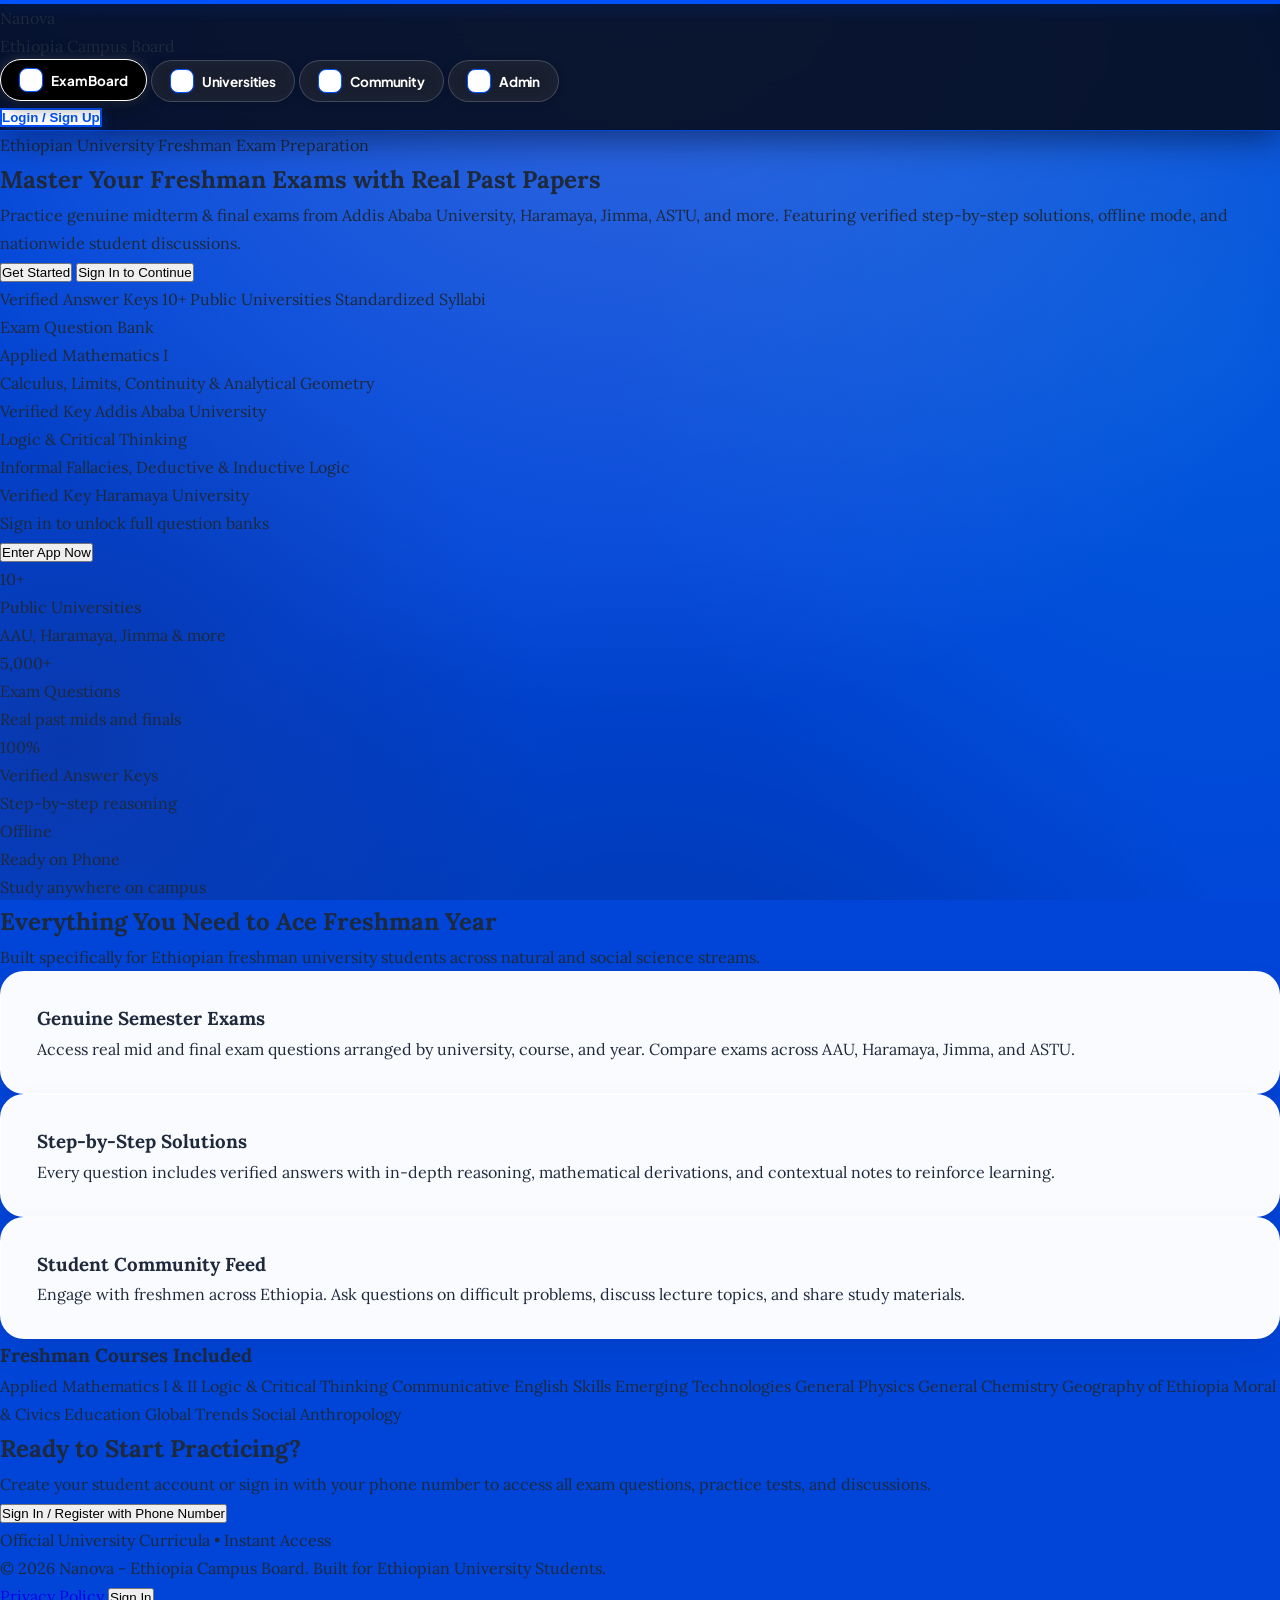
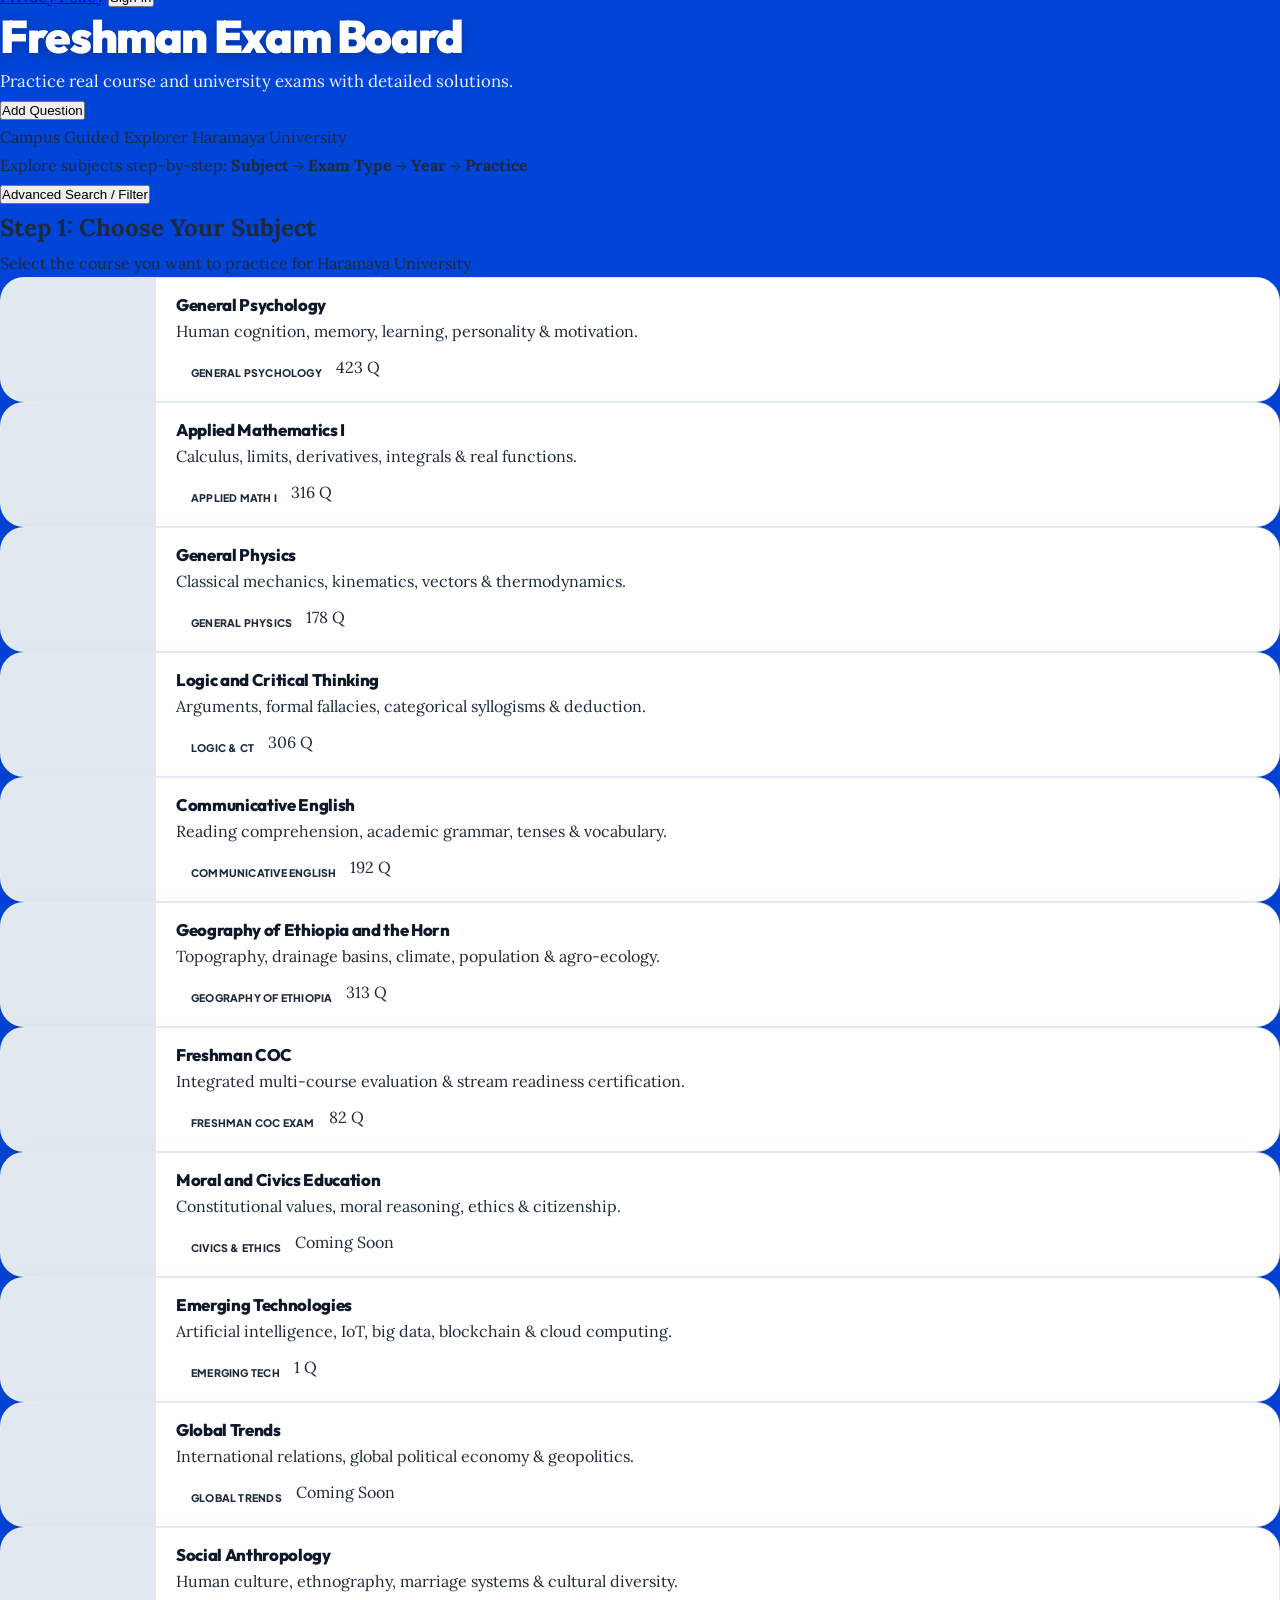
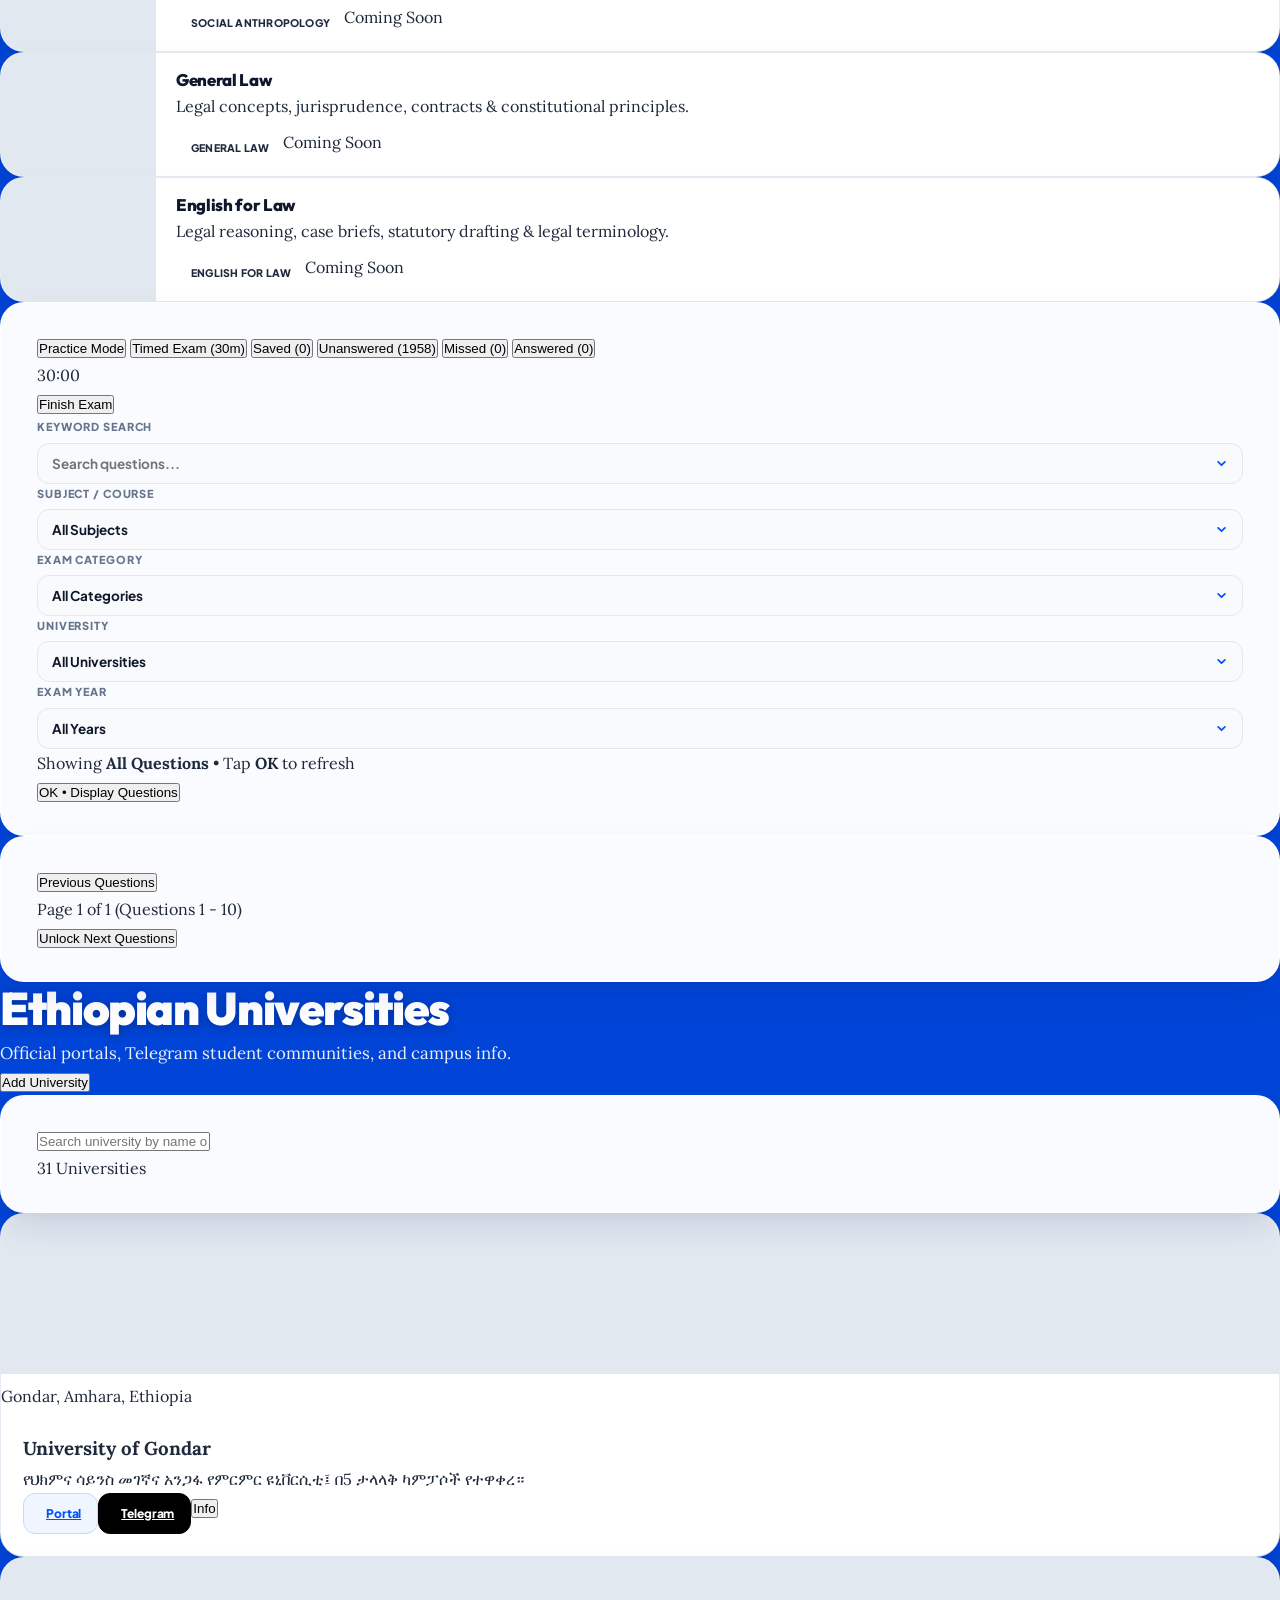
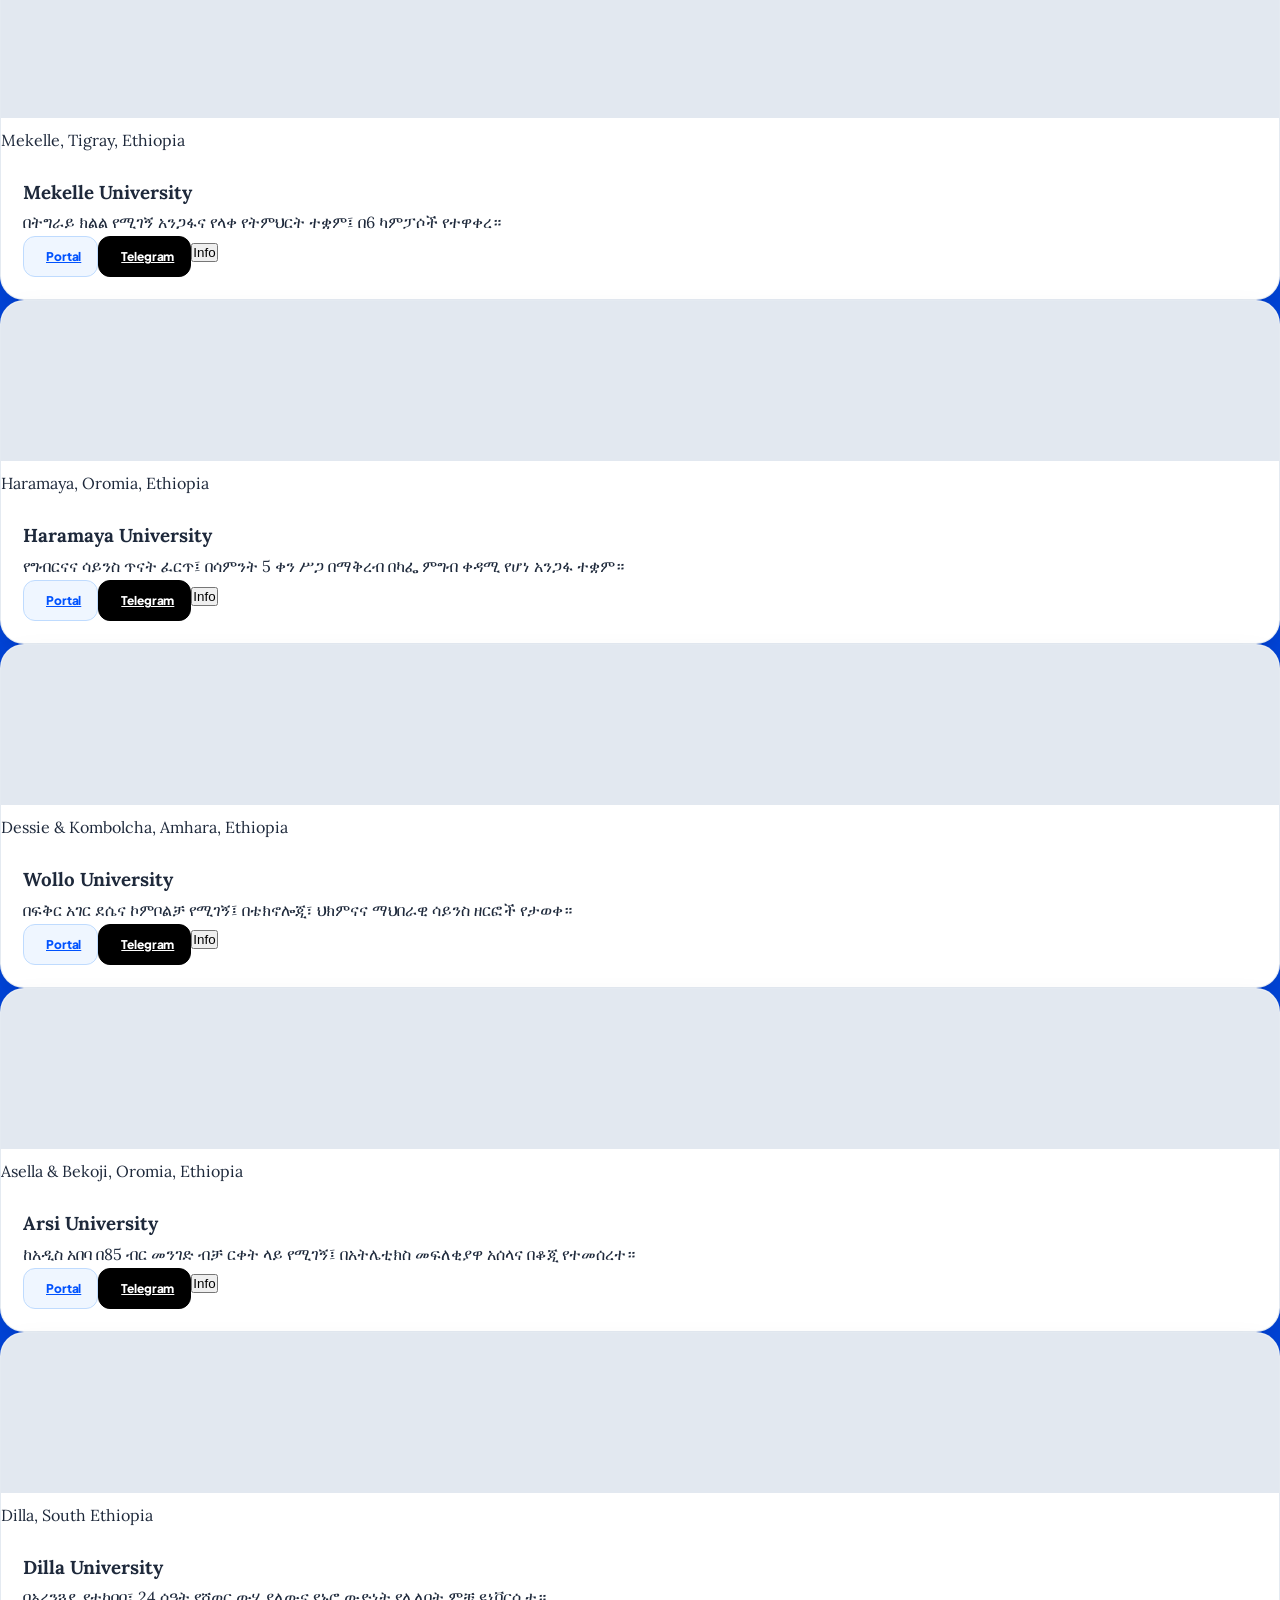
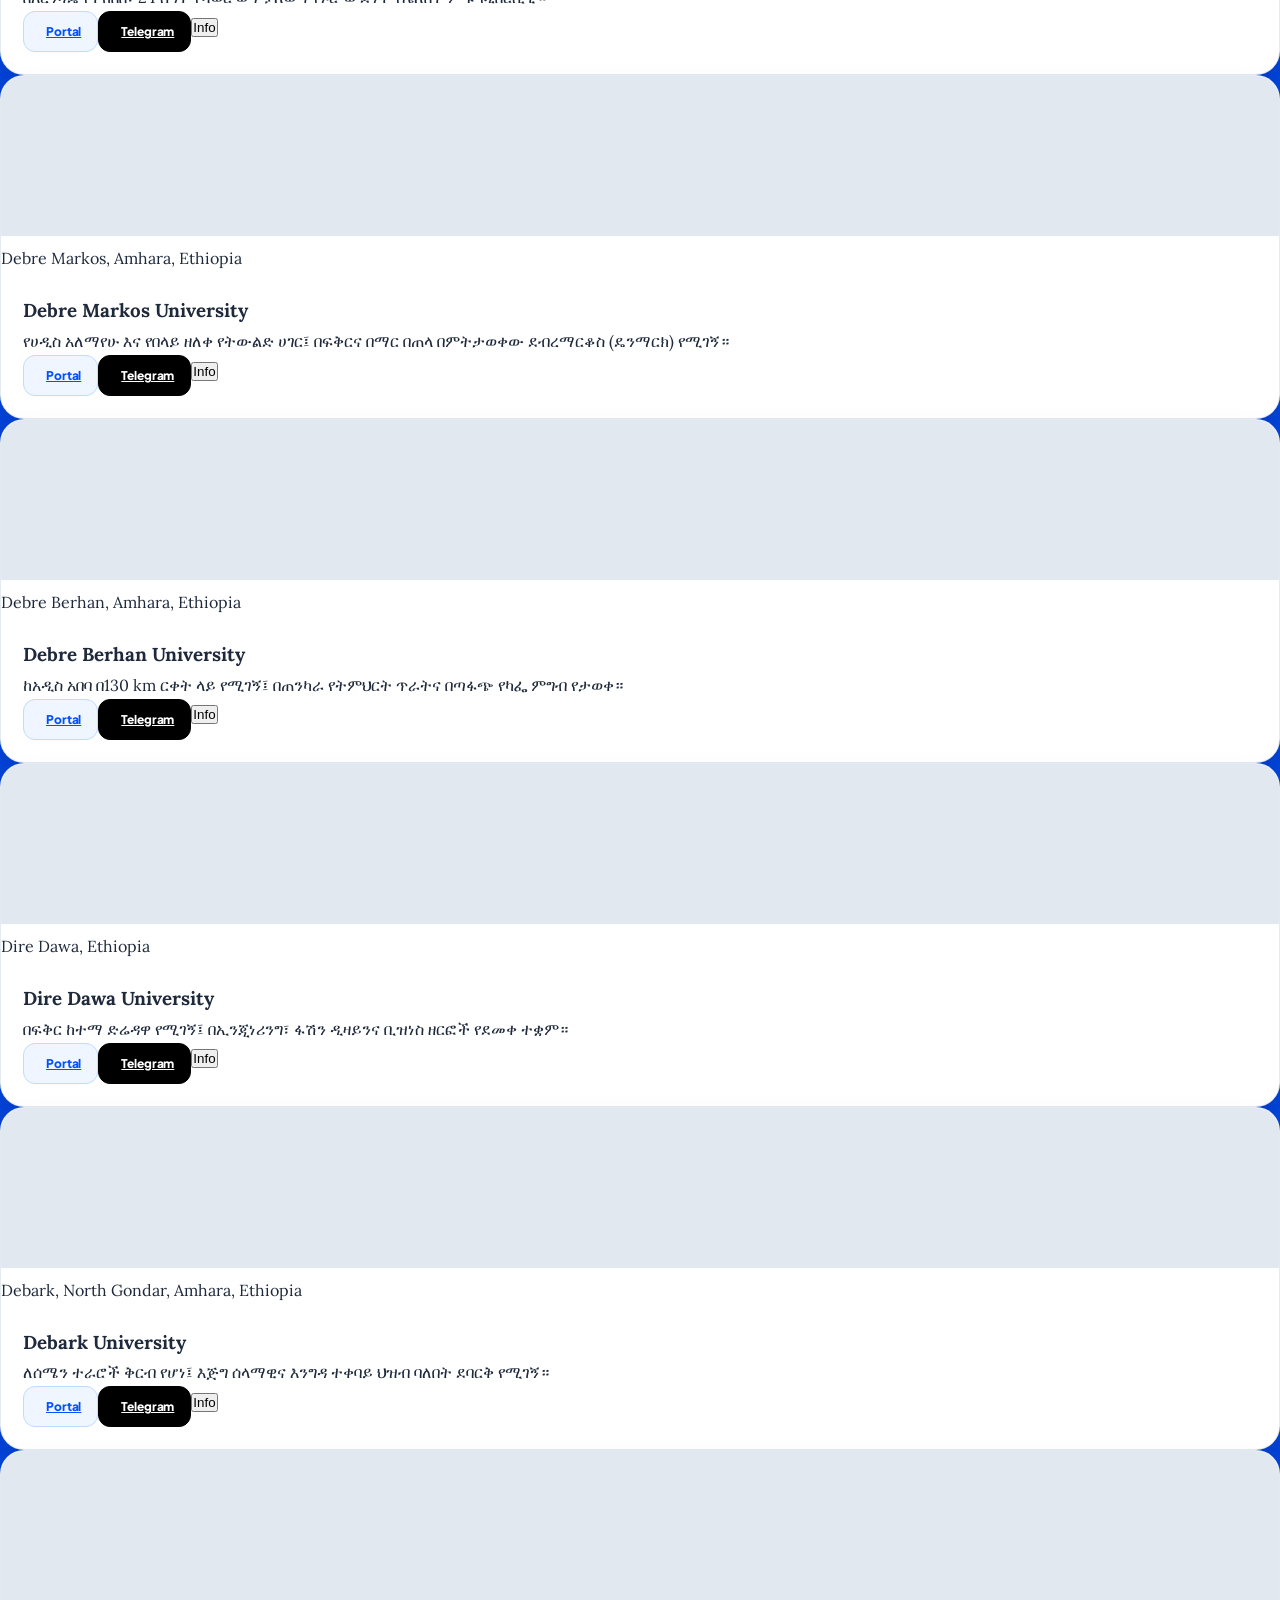
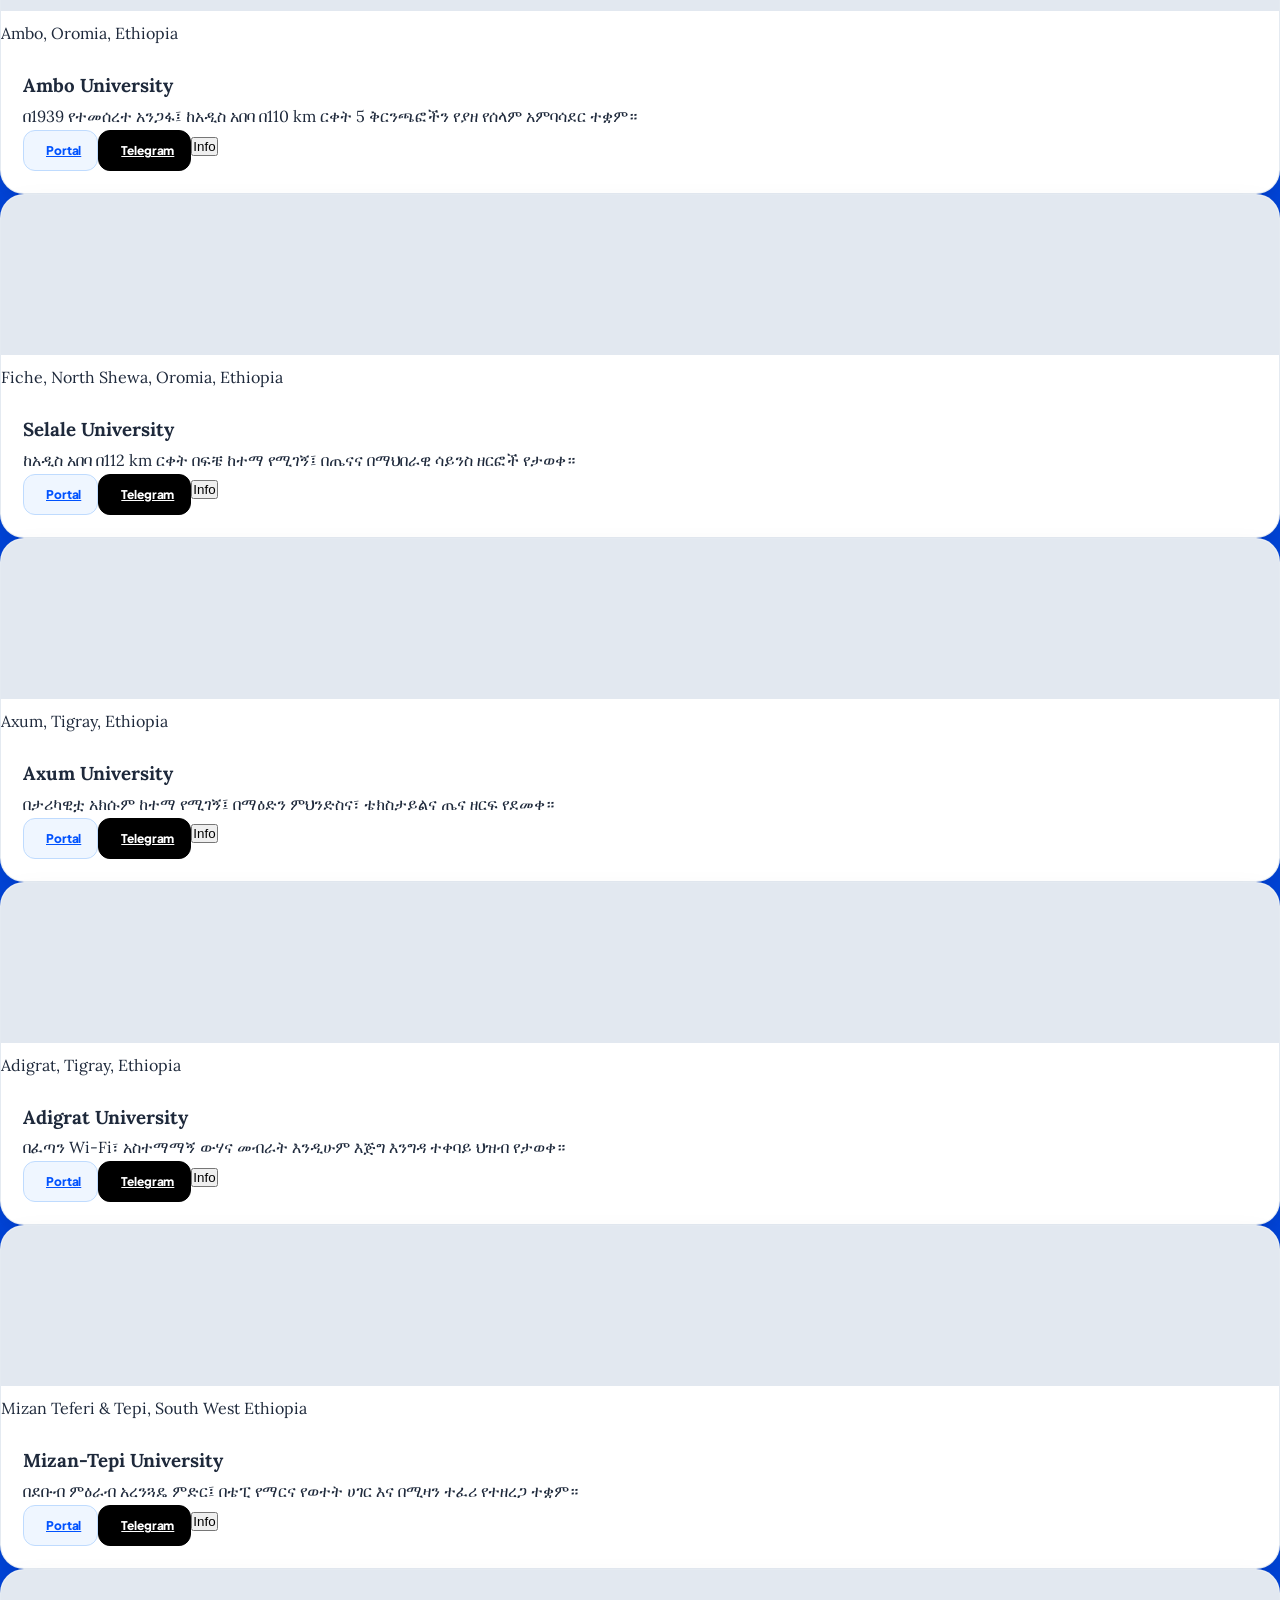
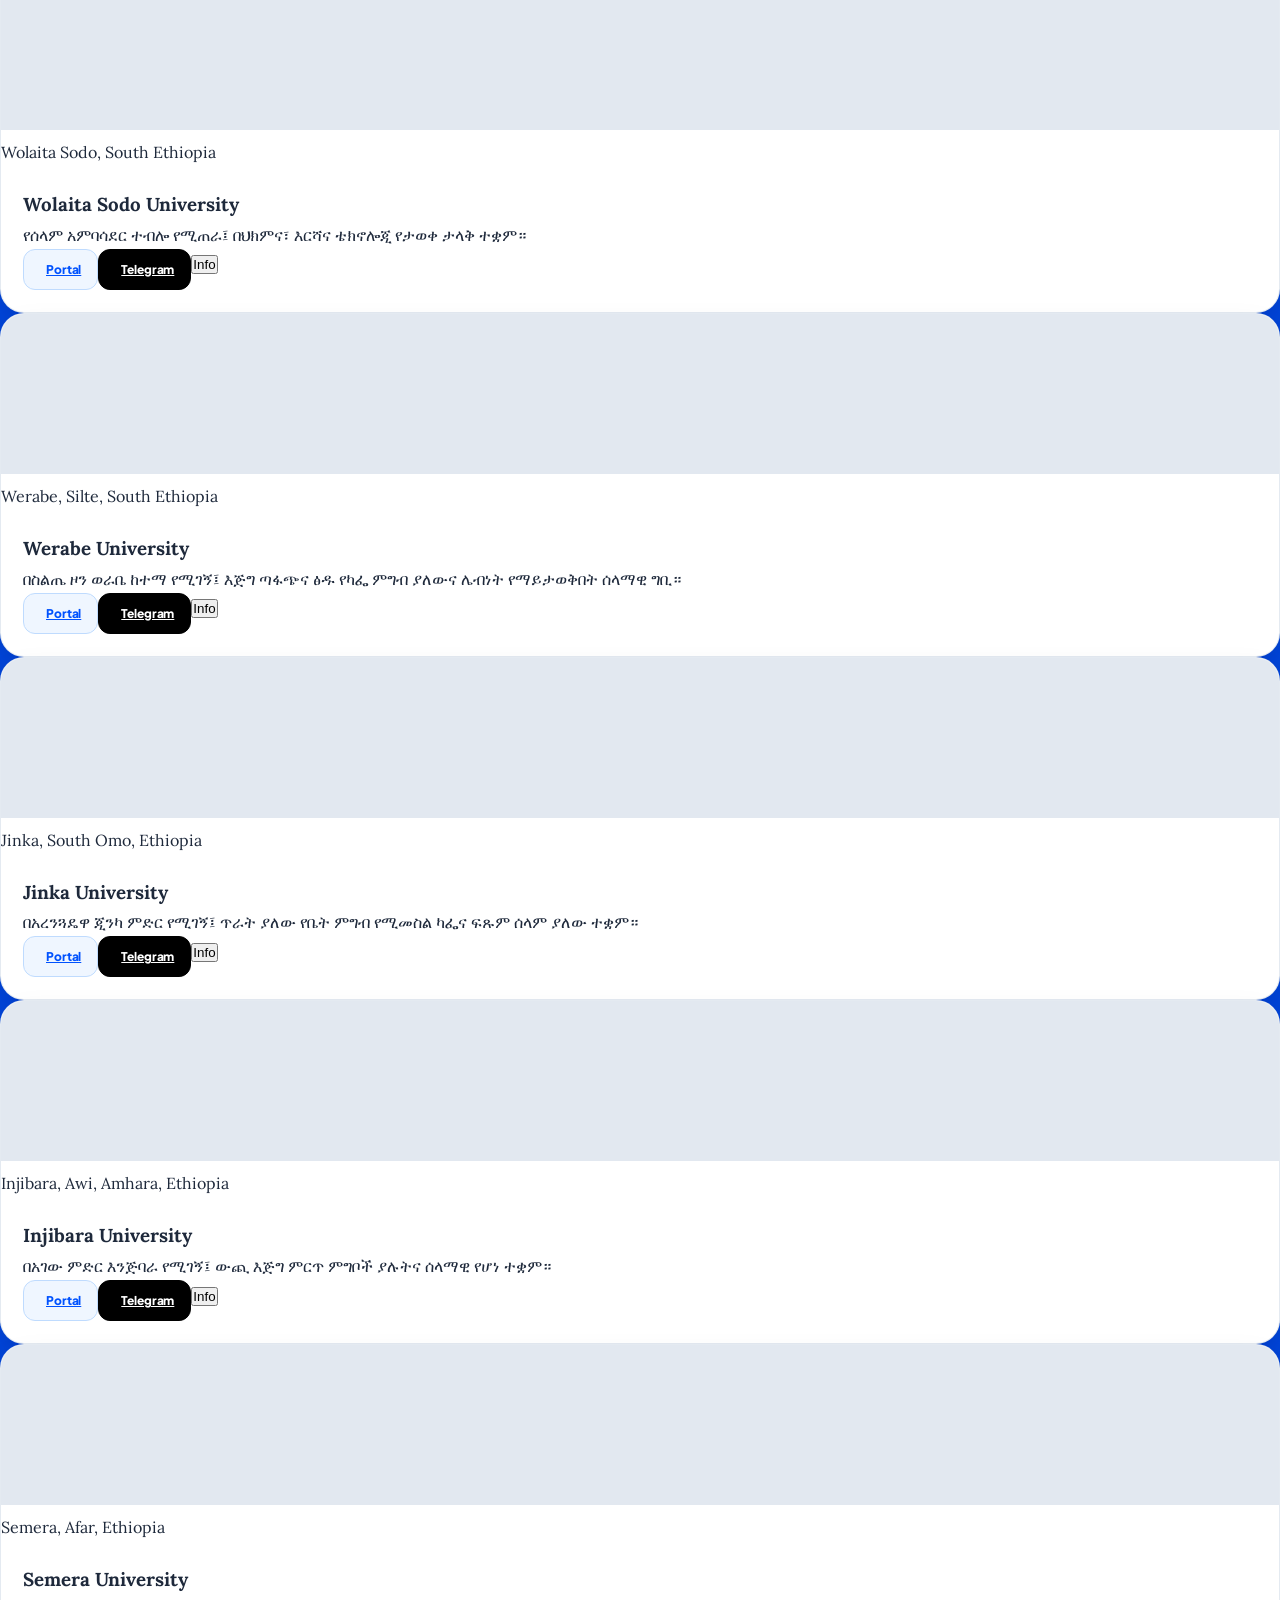
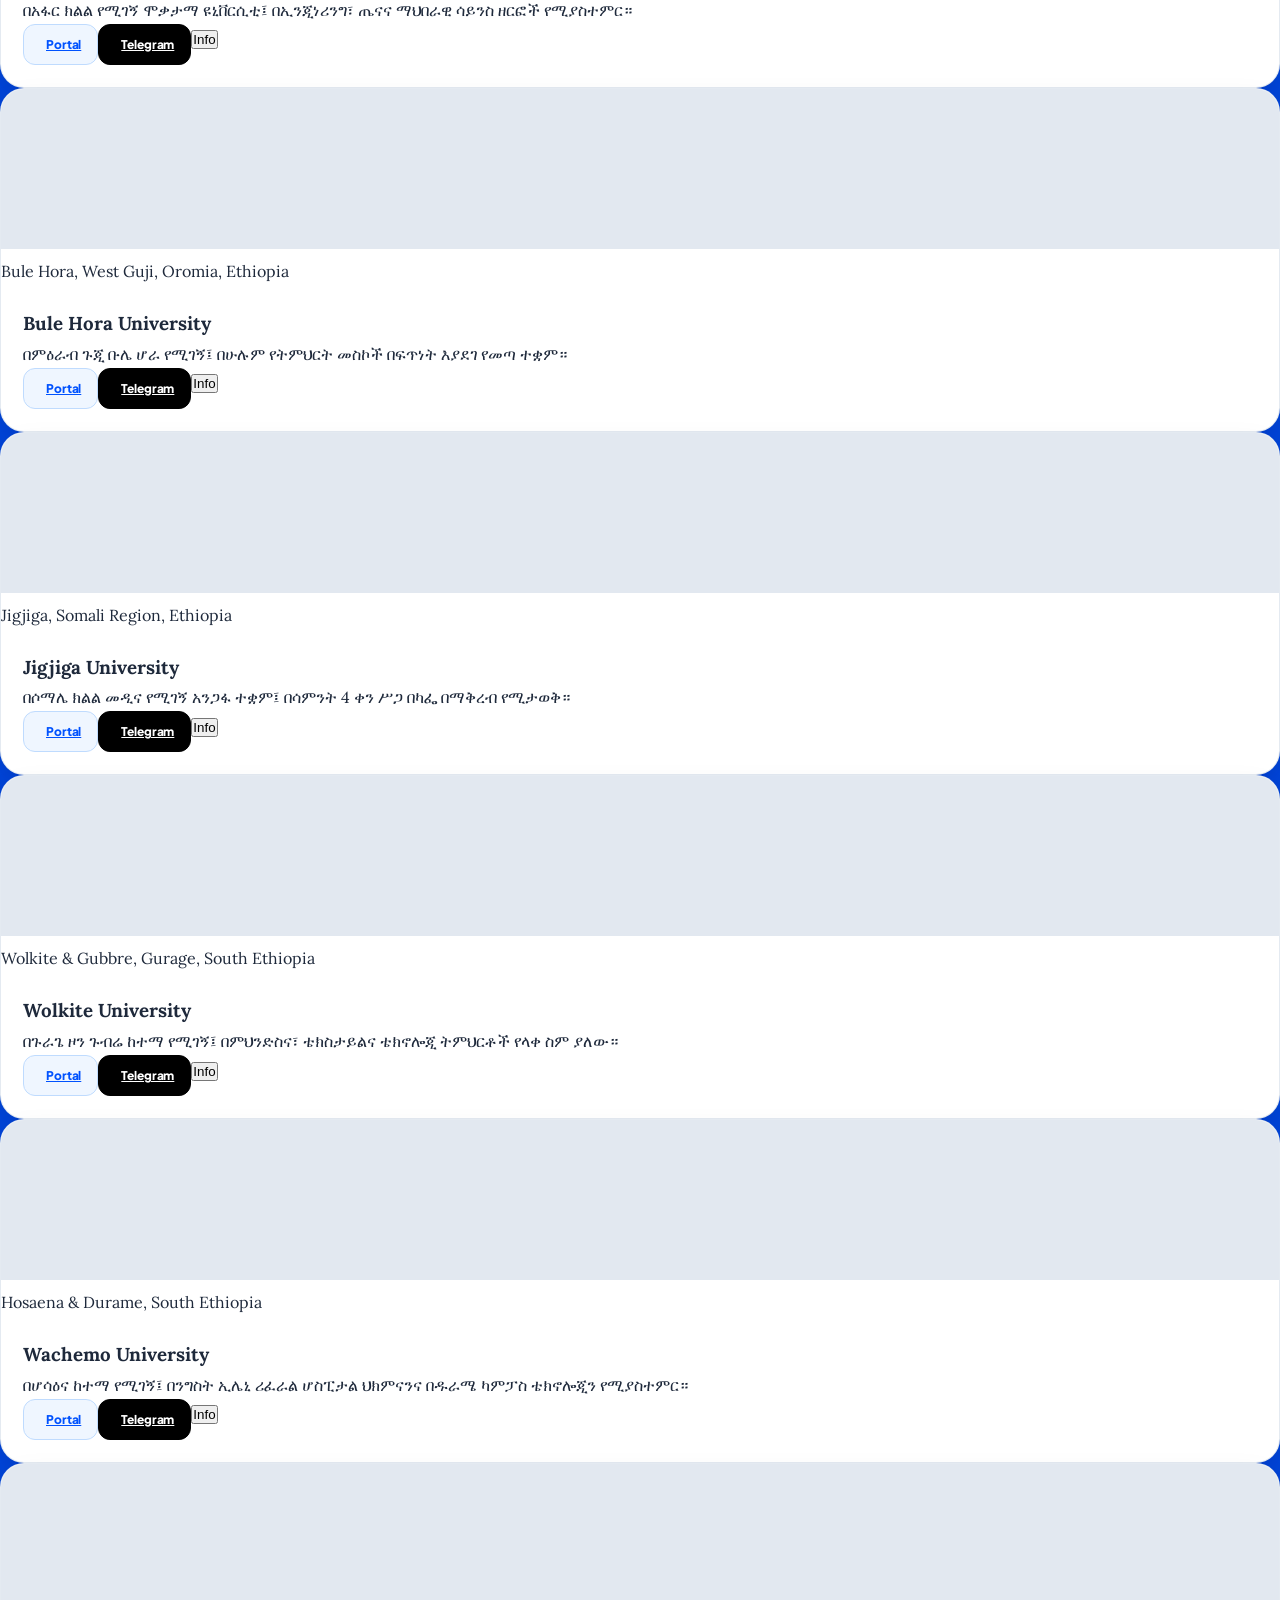
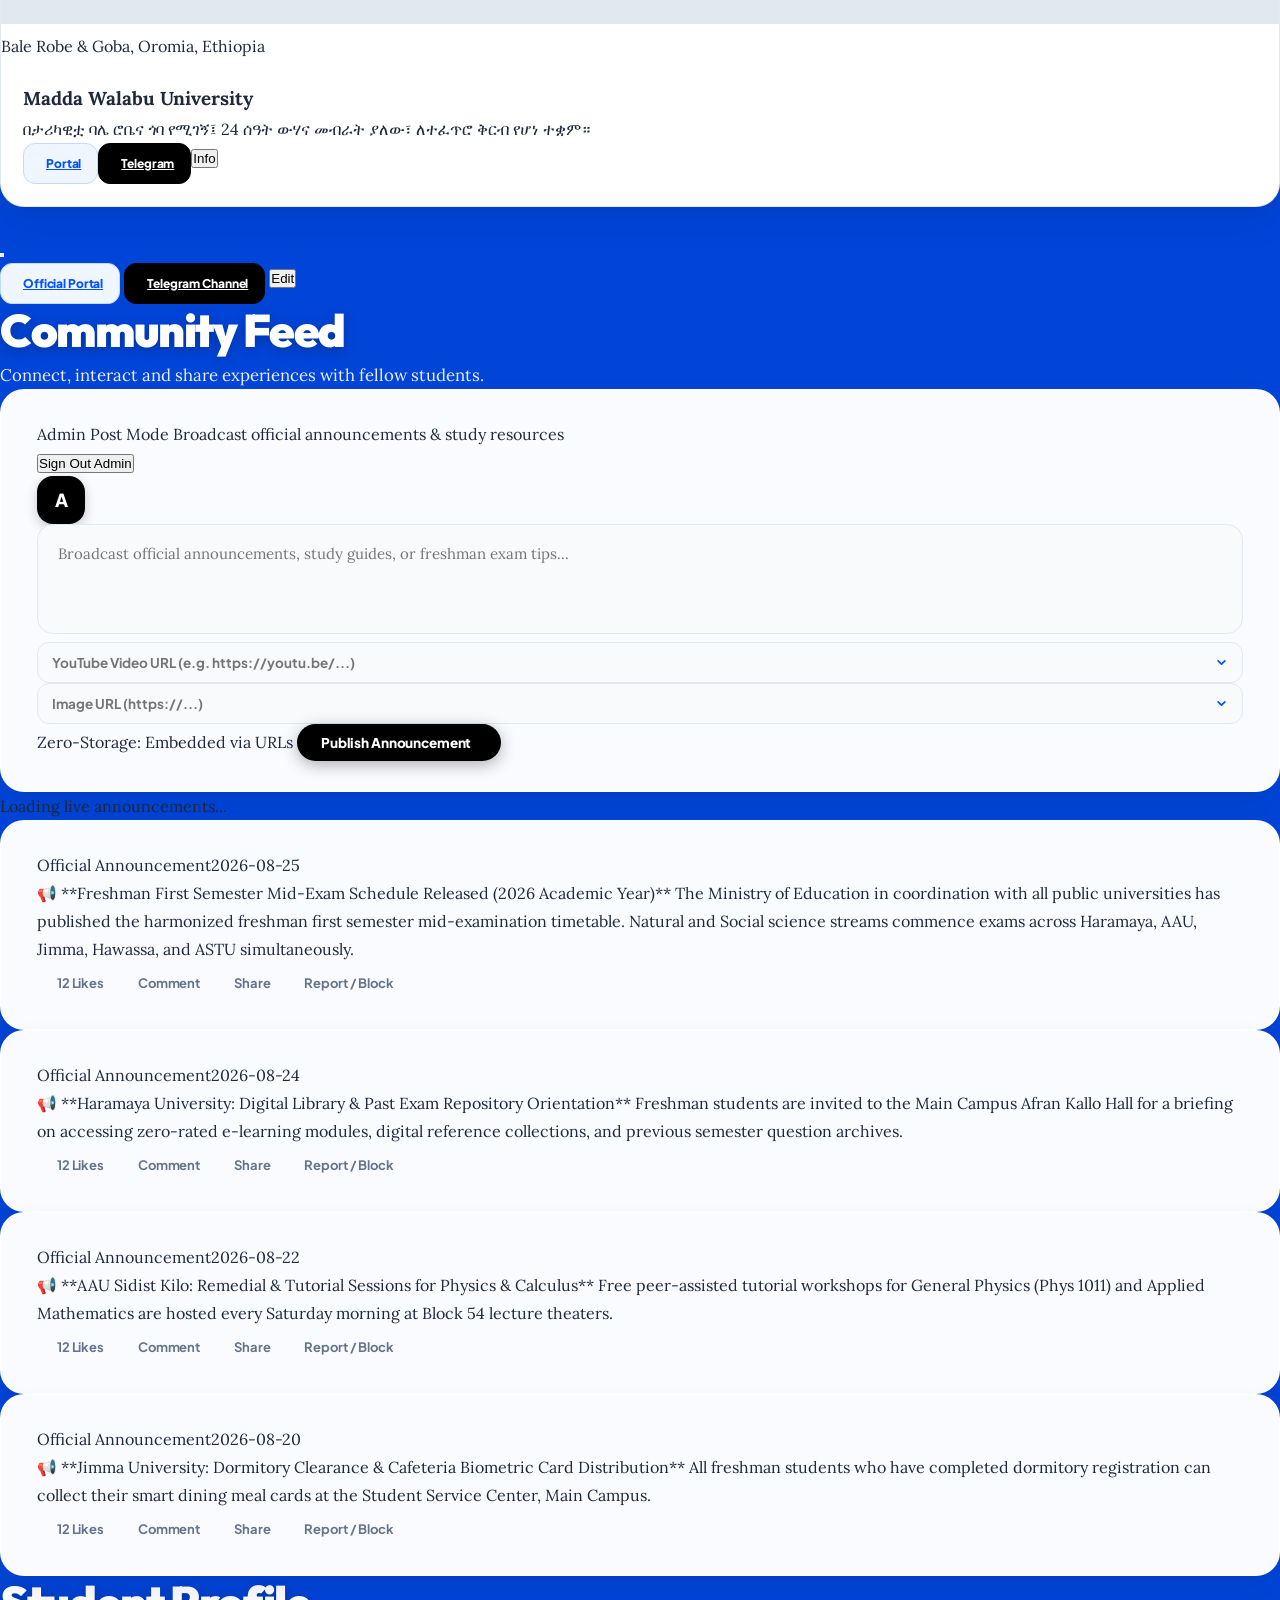
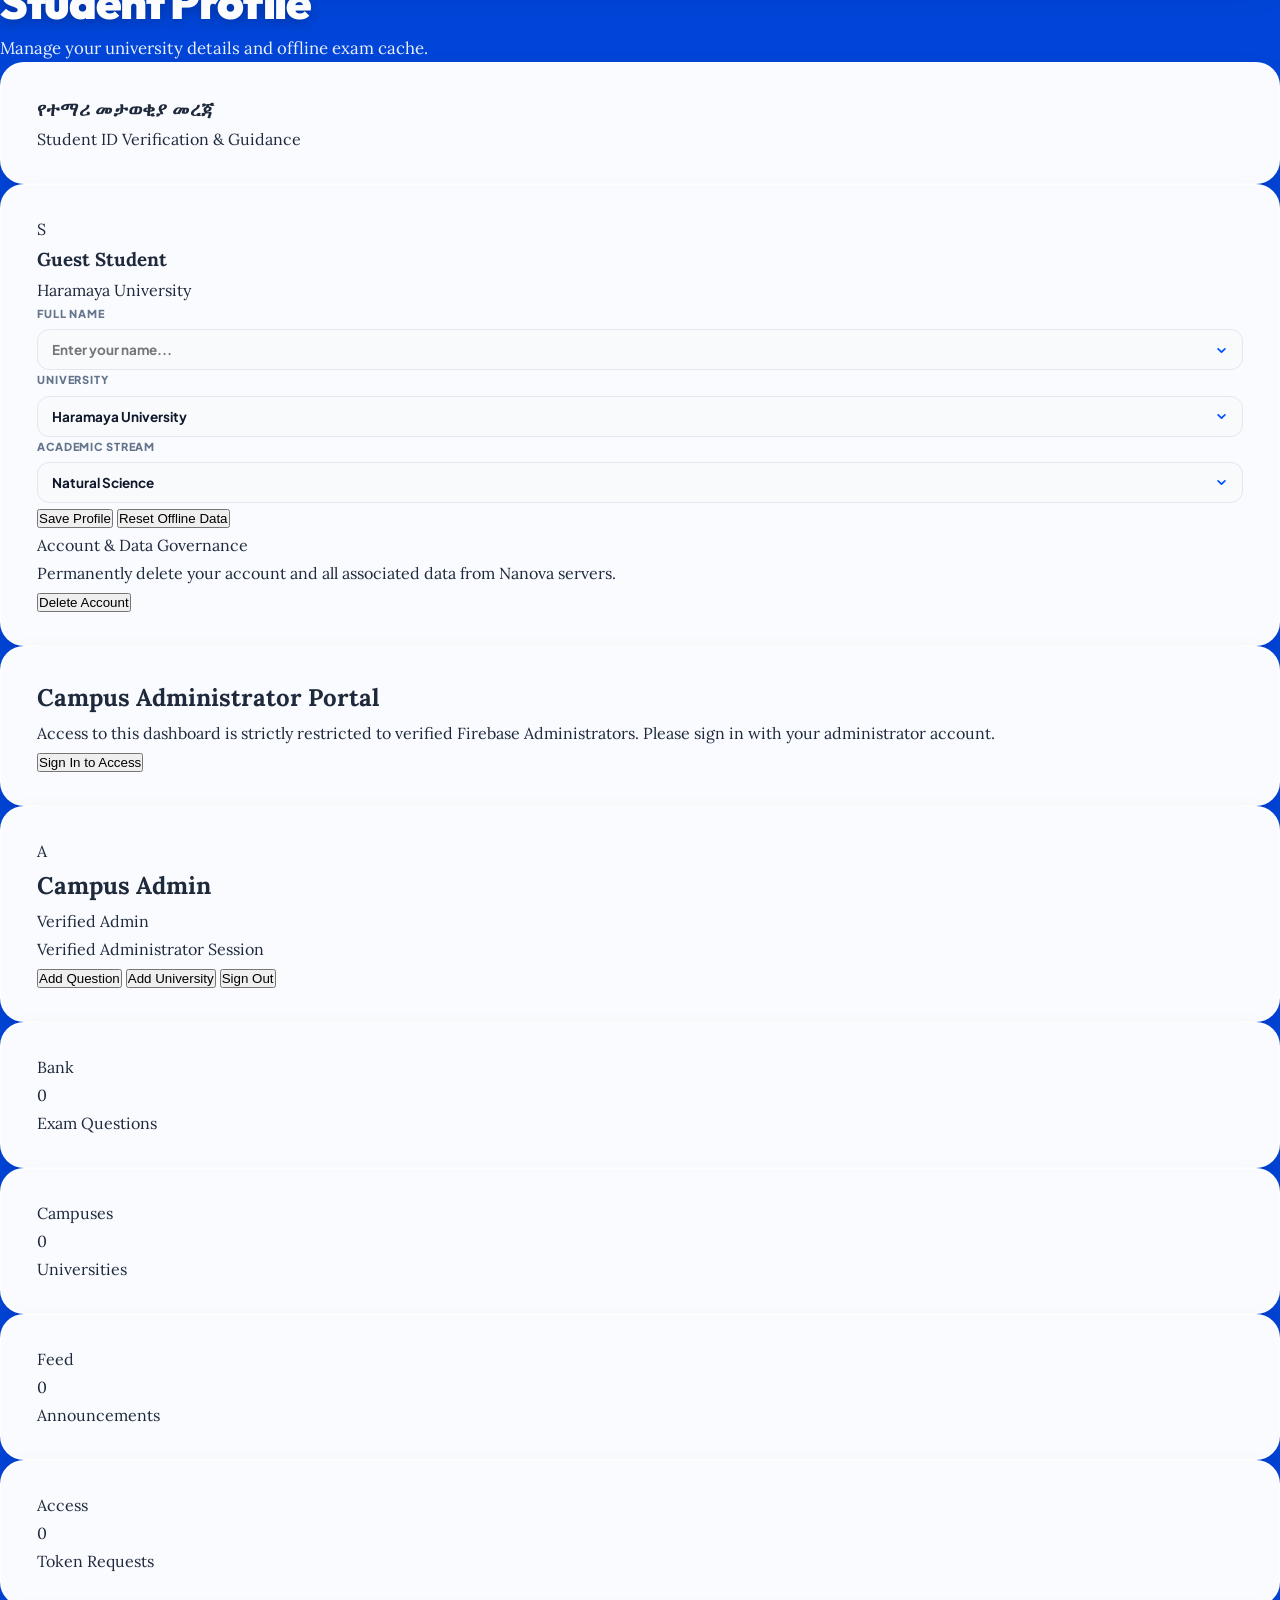
==== commit 0dcb0120: "Update landing page: white icon boxes, blue text, and zero mention of free" ====
--- a/index.html
+++ b/index.html
@@ -87,37 +87,37 @@
       <!-- Hero Section -->
       <section class="text-center sm:text-left flex flex-col lg:flex-row items-center justify-between gap-8 pt-4 pb-6">
         <div class="space-y-5 max-w-2xl">
-          <div class="inline-flex items-center gap-2 px-4 py-1.5 rounded-full bg-blue-500/10 border border-blue-400/30 text-blue-300 text-xs font-extrabold tracking-wide shadow-sm">
-            <span class="flex h-2 w-2 rounded-full bg-blue-400 animate-pulse"></span>
+          <div class="inline-flex items-center gap-2 px-4 py-1.5 rounded-full bg-white text-[#0052fe] border border-white/80 text-xs font-extrabold tracking-wide shadow-md">
+            <span class="flex h-2 w-2 rounded-full bg-[#0052fe] animate-pulse"></span>
             <span>Ethiopian University Freshman Exam Preparation</span>
           </div>
 
           <h1 class="text-3xl sm:text-5xl lg:text-6xl font-black text-white tracking-tight leading-[1.12] font-heading">
-            Master Your Freshman Exams with <span class="bg-gradient-to-r from-blue-400 via-indigo-300 to-sky-300 bg-clip-text text-transparent">Real Past Papers</span>
+            Master Your Freshman Exams with <span class="bg-gradient-to-r from-blue-300 via-indigo-200 to-sky-200 bg-clip-text text-transparent">Real Past Papers</span>
           </h1>
 
-          <p class="text-sm sm:text-base text-slate-300 leading-relaxed font-normal">
-            Practice genuine midterm & final exams from Addis Ababa University, Haramaya, Jimma, ASTU, and more. Featuring verified step-by-step solutions, offline mode, and nationwide student discussions — 100% free.
+          <p class="text-sm sm:text-base text-slate-200 leading-relaxed font-normal">
+            Practice genuine midterm & final exams from Addis Ababa University, Haramaya, Jimma, ASTU, and more. Featuring verified step-by-step solutions, offline mode, and nationwide student discussions.
           </p>
 
           <div class="flex flex-col sm:flex-row items-center gap-3.5 pt-2">
             <button onclick="NanovaApp.openAuthModal('landing', 'signup')"
-              class="w-full sm:w-auto px-7 py-3.5 bg-gradient-to-r from-blue-600 via-[#0052fe] to-indigo-600 hover:from-blue-700 hover:to-indigo-700 text-white font-extrabold text-sm rounded-2xl shadow-xl shadow-blue-600/30 transition transform hover:-translate-y-0.5 active:scale-95 flex items-center justify-center space-x-2 cursor-pointer">
-              <i data-lucide="user-plus" class="w-4 h-4"></i>
-              <span>Get Started Free</span>
+              class="w-full sm:w-auto px-7 py-3.5 bg-gradient-to-r from-blue-600 via-[#0052fe] to-indigo-600 hover:from-blue-700 hover:to-indigo-700 text-white font-extrabold text-sm rounded-2xl shadow-xl shadow-blue-900/40 transition transform hover:-translate-y-0.5 active:scale-95 flex items-center justify-center space-x-2 cursor-pointer border border-white/20">
+              <i data-lucide="user-plus" class="w-4 h-4 text-white"></i>
+              <span>Get Started</span>
             </button>
             <button onclick="NanovaApp.openAuthModal('landing', 'signin')"
               class="w-full sm:w-auto px-7 py-3.5 bg-white/10 hover:bg-white/20 text-white font-extrabold text-sm rounded-2xl border border-white/20 backdrop-blur-md transition transform hover:-translate-y-0.5 active:scale-95 flex items-center justify-center space-x-2 cursor-pointer">
-              <i data-lucide="log-in" class="w-4 h-4 text-blue-400"></i>
+              <i data-lucide="log-in" class="w-4 h-4 text-white"></i>
               <span>Sign In to Continue</span>
             </button>
           </div>
 
           <!-- Trust Badges -->
-          <div class="flex flex-wrap items-center gap-y-2 gap-x-5 pt-2 text-xs font-bold text-slate-400">
-            <span class="flex items-center gap-1.5"><i data-lucide="check-circle" class="w-3.5 h-3.5 text-emerald-400"></i> 100% Free Access</span>
-            <span class="flex items-center gap-1.5"><i data-lucide="check-circle" class="w-3.5 h-3.5 text-emerald-400"></i> Verified Answer Keys</span>
-            <span class="flex items-center gap-1.5"><i data-lucide="check-circle" class="w-3.5 h-3.5 text-emerald-400"></i> 10+ Public Universities</span>
+          <div class="flex flex-wrap items-center gap-y-2 gap-x-5 pt-2 text-xs font-bold text-slate-200">
+            <span class="flex items-center gap-1.5"><i data-lucide="check-circle" class="w-3.5 h-3.5 text-white"></i> Verified Answer Keys</span>
+            <span class="flex items-center gap-1.5"><i data-lucide="landmark" class="w-3.5 h-3.5 text-white"></i> 10+ Public Universities</span>
+            <span class="flex items-center gap-1.5"><i data-lucide="shield-check" class="w-3.5 h-3.5 text-white"></i> Standardized Syllabi</span>
           </div>
         </div>
 
@@ -130,24 +130,24 @@
                 <div class="w-3 h-3 rounded-full bg-amber-500"></div>
                 <div class="w-3 h-3 rounded-full bg-emerald-500"></div>
               </div>
-              <span class="text-[10px] font-black uppercase tracking-wider text-blue-300">Exam Question Bank</span>
+              <span class="text-[10px] font-black uppercase tracking-wider text-blue-200">Exam Question Bank</span>
             </div>
 
             <div class="space-y-3">
               <div class="p-3.5 rounded-2xl bg-white/10 border border-white/15 space-y-1">
-                <span class="text-[10px] font-extrabold uppercase text-blue-300">Applied Mathematics I</span>
+                <span class="text-[10px] font-extrabold uppercase text-blue-200">Applied Mathematics I</span>
                 <p class="text-xs font-bold text-white leading-snug">Calculus, Limits, Continuity & Analytical Geometry</p>
                 <div class="flex items-center gap-2 pt-1 text-[10px] text-slate-300">
-                  <span class="px-2 py-0.5 rounded-full bg-emerald-500/20 text-emerald-300 font-bold">Verified Key</span>
+                  <span class="px-2 py-0.5 rounded-full bg-white text-[#0052fe] font-bold">Verified Key</span>
                   <span>Addis Ababa University</span>
                 </div>
               </div>
 
               <div class="p-3.5 rounded-2xl bg-white/10 border border-white/15 space-y-1">
-                <span class="text-[10px] font-extrabold uppercase text-indigo-300">Logic & Critical Thinking</span>
+                <span class="text-[10px] font-extrabold uppercase text-indigo-200">Logic & Critical Thinking</span>
                 <p class="text-xs font-bold text-white leading-snug">Informal Fallacies, Deductive & Inductive Logic</p>
                 <div class="flex items-center gap-2 pt-1 text-[10px] text-slate-300">
-                  <span class="px-2 py-0.5 rounded-full bg-blue-500/20 text-blue-300 font-bold">Verified Key</span>
+                  <span class="px-2 py-0.5 rounded-full bg-white text-[#0052fe] font-bold">Verified Key</span>
                   <span>Haramaya University</span>
                 </div>
               </div>
@@ -165,25 +165,25 @@
 
       <!-- Key Platform Metrics -->
       <section class="grid grid-cols-2 md:grid-cols-4 gap-4">
-        <div class="p-5 rounded-2xl bg-white/5 border border-white/10 backdrop-blur-md text-center space-y-1">
+        <div class="p-5 rounded-2xl bg-white/10 border border-white/15 backdrop-blur-md text-center space-y-1">
           <p class="text-2xl sm:text-3xl font-black text-white font-heading">10+</p>
-          <p class="text-xs font-bold text-slate-300">Public Universities</p>
-          <p class="text-[10px] text-slate-400">AAU, Haramaya, Jimma & more</p>
-        </div>
-        <div class="p-5 rounded-2xl bg-white/5 border border-white/10 backdrop-blur-md text-center space-y-1">
+          <p class="text-xs font-bold text-blue-100">Public Universities</p>
+          <p class="text-[10px] text-slate-300">AAU, Haramaya, Jimma & more</p>
+        </div>
+        <div class="p-5 rounded-2xl bg-white/10 border border-white/15 backdrop-blur-md text-center space-y-1">
           <p class="text-2xl sm:text-3xl font-black text-white font-heading">5,000+</p>
-          <p class="text-xs font-bold text-slate-300">Exam Questions</p>
-          <p class="text-[10px] text-slate-400">Real past mids and finals</p>
-        </div>
-        <div class="p-5 rounded-2xl bg-white/5 border border-white/10 backdrop-blur-md text-center space-y-1">
+          <p class="text-xs font-bold text-blue-100">Exam Questions</p>
+          <p class="text-[10px] text-slate-300">Real past mids and finals</p>
+        </div>
+        <div class="p-5 rounded-2xl bg-white/10 border border-white/15 backdrop-blur-md text-center space-y-1">
           <p class="text-2xl sm:text-3xl font-black text-white font-heading">100%</p>
-          <p class="text-xs font-bold text-slate-300">Free Access</p>
-          <p class="text-[10px] text-slate-400">No payment or subscription</p>
-        </div>
-        <div class="p-5 rounded-2xl bg-white/5 border border-white/10 backdrop-blur-md text-center space-y-1">
+          <p class="text-xs font-bold text-blue-100">Verified Answer Keys</p>
+          <p class="text-[10px] text-slate-300">Step-by-step reasoning</p>
+        </div>
+        <div class="p-5 rounded-2xl bg-white/10 border border-white/15 backdrop-blur-md text-center space-y-1">
           <p class="text-2xl sm:text-3xl font-black text-white font-heading">Offline</p>
-          <p class="text-xs font-bold text-slate-300">Ready on Phone</p>
-          <p class="text-[10px] text-slate-400">Study anywhere on campus</p>
+          <p class="text-xs font-bold text-blue-100">Ready on Phone</p>
+          <p class="text-[10px] text-slate-300">Study anywhere on campus</p>
         </div>
       </section>
 
@@ -191,35 +191,35 @@
       <section class="space-y-6">
         <div class="text-center space-y-2">
           <h2 class="text-2xl sm:text-3xl font-black text-white font-heading">Everything You Need to Ace Freshman Year</h2>
-          <p class="text-xs sm:text-sm text-slate-300 max-w-xl mx-auto">Built specifically for Ethiopian freshman university students across natural and social science streams.</p>
+          <p class="text-xs sm:text-sm text-slate-200 max-w-xl mx-auto">Built specifically for Ethiopian freshman university students across natural and social science streams.</p>
         </div>
 
         <div class="grid grid-cols-1 md:grid-cols-3 gap-5">
           <div class="white-card space-y-3 p-6">
-            <div class="w-12 h-12 rounded-2xl bg-blue-50 text-[#0052fe] flex items-center justify-center font-bold">
-              <i data-lucide="book-open" class="w-6 h-6"></i>
-            </div>
-            <h3 class="text-base font-extrabold text-slate-900">Genuine Semester Exams</h3>
+            <div class="w-12 h-12 rounded-2xl bg-white text-[#0052fe] border-2 border-blue-100 shadow-md flex items-center justify-center font-bold">
+              <i data-lucide="book-open" class="w-6 h-6 text-[#0052fe]"></i>
+            </div>
+            <h3 class="text-base font-extrabold text-[#0052fe]">Genuine Semester Exams</h3>
             <p class="text-xs text-slate-600 leading-relaxed">
               Access real mid and final exam questions arranged by university, course, and year. Compare exams across AAU, Haramaya, Jimma, and ASTU.
             </p>
           </div>
 
           <div class="white-card space-y-3 p-6">
-            <div class="w-12 h-12 rounded-2xl bg-emerald-50 text-emerald-600 flex items-center justify-center font-bold">
-              <i data-lucide="check-check" class="w-6 h-6"></i>
-            </div>
-            <h3 class="text-base font-extrabold text-slate-900">Step-by-Step Solutions</h3>
+            <div class="w-12 h-12 rounded-2xl bg-white text-[#0052fe] border-2 border-blue-100 shadow-md flex items-center justify-center font-bold">
+              <i data-lucide="check-check" class="w-6 h-6 text-[#0052fe]"></i>
+            </div>
+            <h3 class="text-base font-extrabold text-[#0052fe]">Step-by-Step Solutions</h3>
             <p class="text-xs text-slate-600 leading-relaxed">
               Every question includes verified answers with in-depth reasoning, mathematical derivations, and contextual notes to reinforce learning.
             </p>
           </div>
 
           <div class="white-card space-y-3 p-6">
-            <div class="w-12 h-12 rounded-2xl bg-indigo-50 text-indigo-600 flex items-center justify-center font-bold">
-              <i data-lucide="users" class="w-6 h-6"></i>
-            </div>
-            <h3 class="text-base font-extrabold text-slate-900">Student Community Feed</h3>
+            <div class="w-12 h-12 rounded-2xl bg-white text-[#0052fe] border-2 border-blue-100 shadow-md flex items-center justify-center font-bold">
+              <i data-lucide="users" class="w-6 h-6 text-[#0052fe]"></i>
+            </div>
+            <h3 class="text-base font-extrabold text-[#0052fe]">Student Community Feed</h3>
             <p class="text-xs text-slate-600 leading-relaxed">
               Engage with freshmen across Ethiopia. Ask questions on difficult problems, discuss lecture topics, and share study materials.
             </p>
@@ -245,11 +245,11 @@
       </section>
 
       <!-- Bottom Call To Action Banner -->
-      <section class="p-8 sm:p-10 rounded-3xl bg-gradient-to-r from-blue-700 via-[#0052fe] to-indigo-700 text-white shadow-2xl text-center space-y-5">
+      <section class="p-8 sm:p-10 rounded-3xl bg-gradient-to-r from-blue-700 via-[#0052fe] to-indigo-700 text-white shadow-2xl text-center space-y-5 border border-white/20">
         <div class="space-y-2 max-w-xl mx-auto">
           <h2 class="text-2xl sm:text-3xl font-black font-heading">Ready to Start Practicing?</h2>
           <p class="text-xs sm:text-sm text-blue-100 leading-relaxed">
-            Create your free student account or sign in with your phone number to access all exam questions, practice tests, and discussions.
+            Create your student account or sign in with your phone number to access all exam questions, practice tests, and discussions.
           </p>
         </div>
         <div class="pt-2">
@@ -258,11 +258,11 @@
             Sign In / Register with Phone Number
           </button>
         </div>
-        <p class="text-[11px] text-blue-200">Free forever • No credit card or payment required</p>
+        <p class="text-[11px] text-blue-200 font-medium">Official University Curricula • Instant Access</p>
       </section>
 
       <!-- Landing Page Footer -->
-      <footer class="pt-6 border-t border-white/10 flex flex-col sm:flex-row items-center justify-between gap-3 text-xs text-slate-400">
+      <footer class="pt-6 border-t border-white/10 flex flex-col sm:flex-row items-center justify-between gap-3 text-xs text-slate-300">
         <p>© 2026 Nanova - Ethiopia Campus Board. Built for Ethiopian University Students.</p>
         <div class="flex items-center space-x-4">
           <a href="/privacy.html" target="_blank" class="hover:text-white transition underline">Privacy Policy</a>
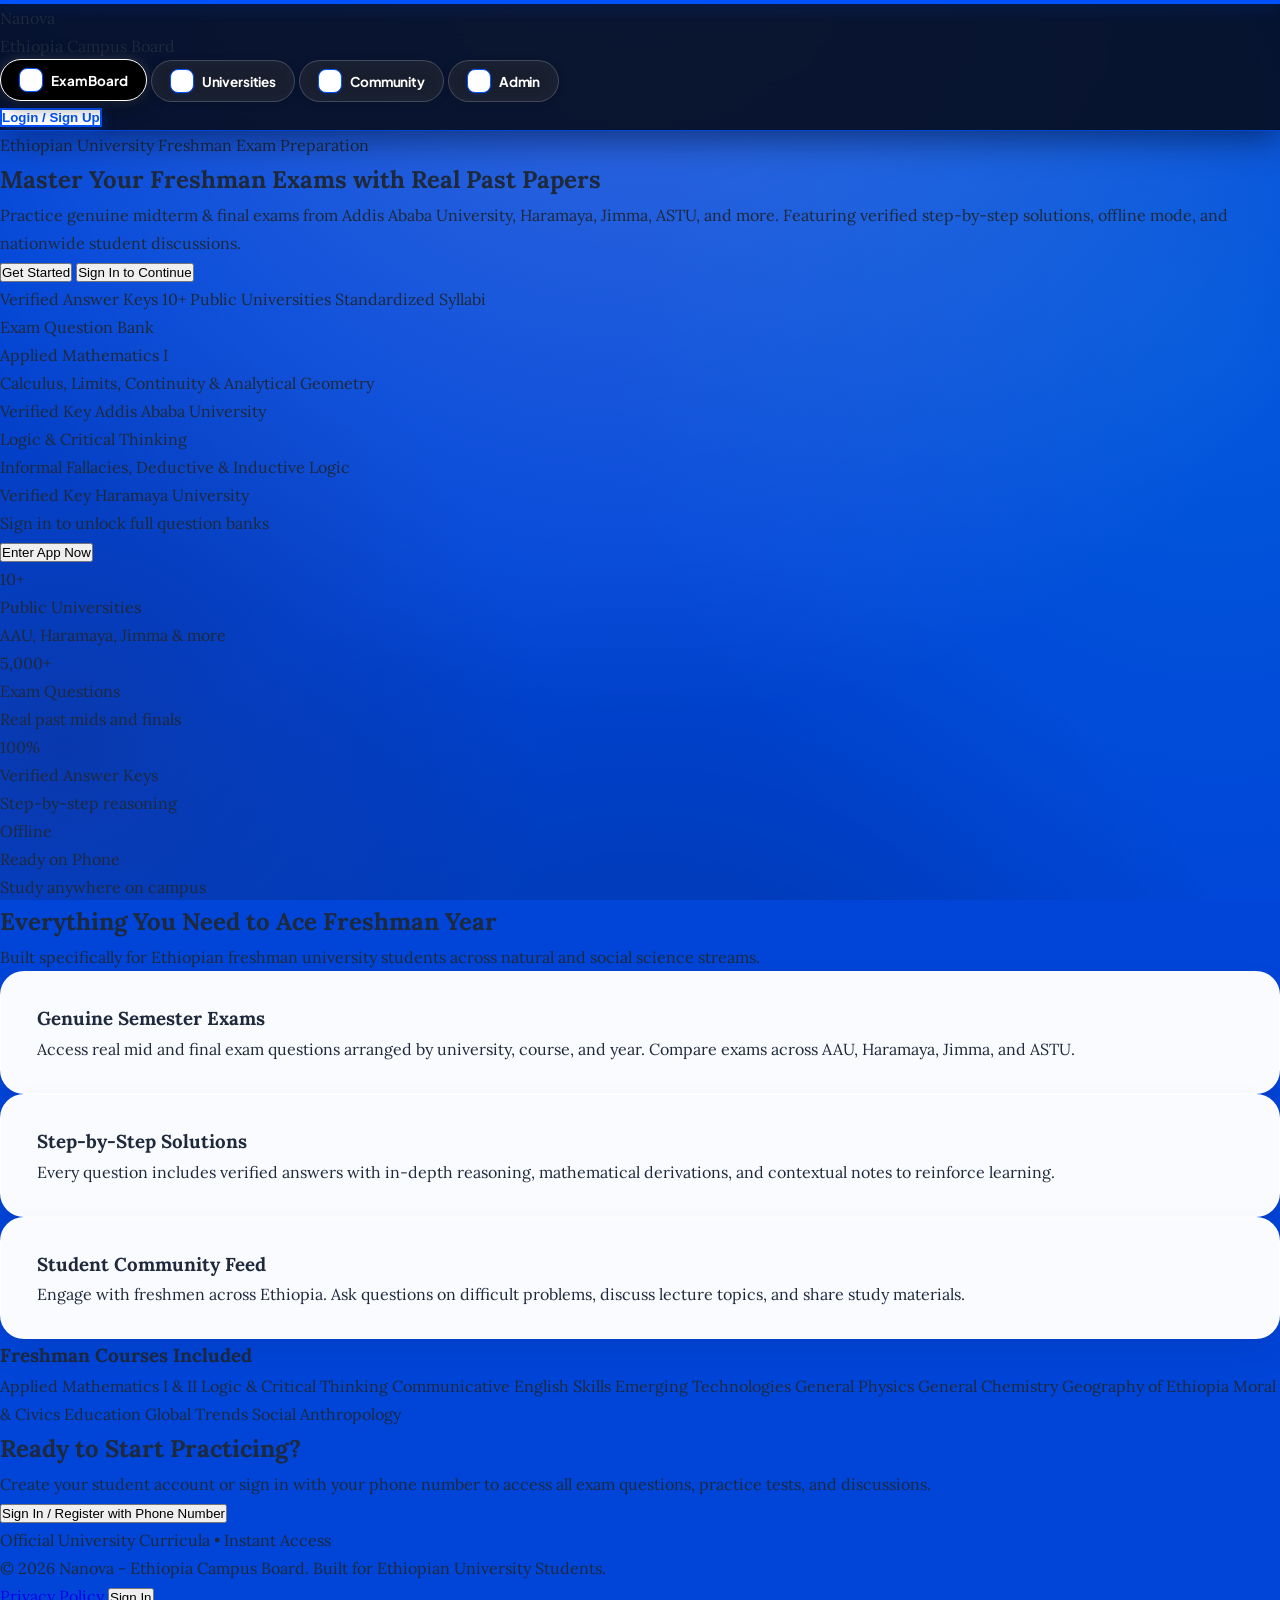
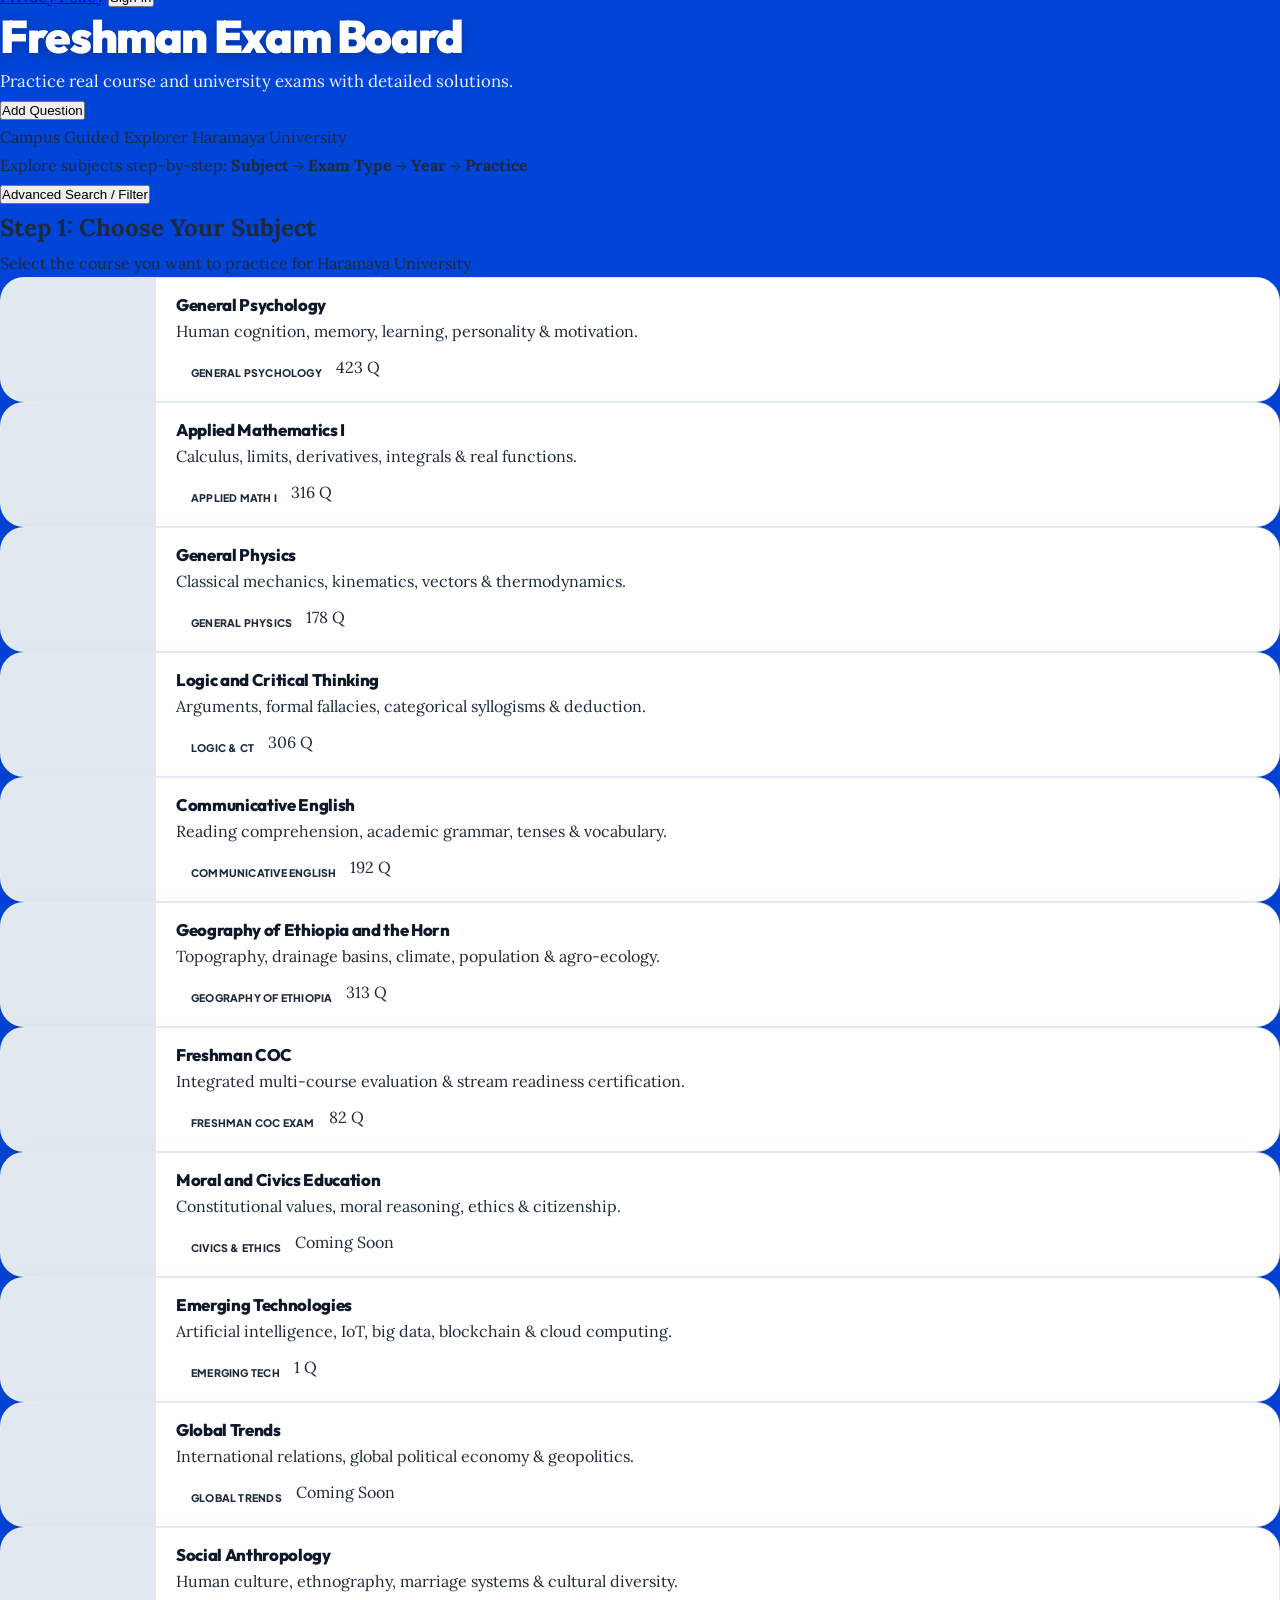
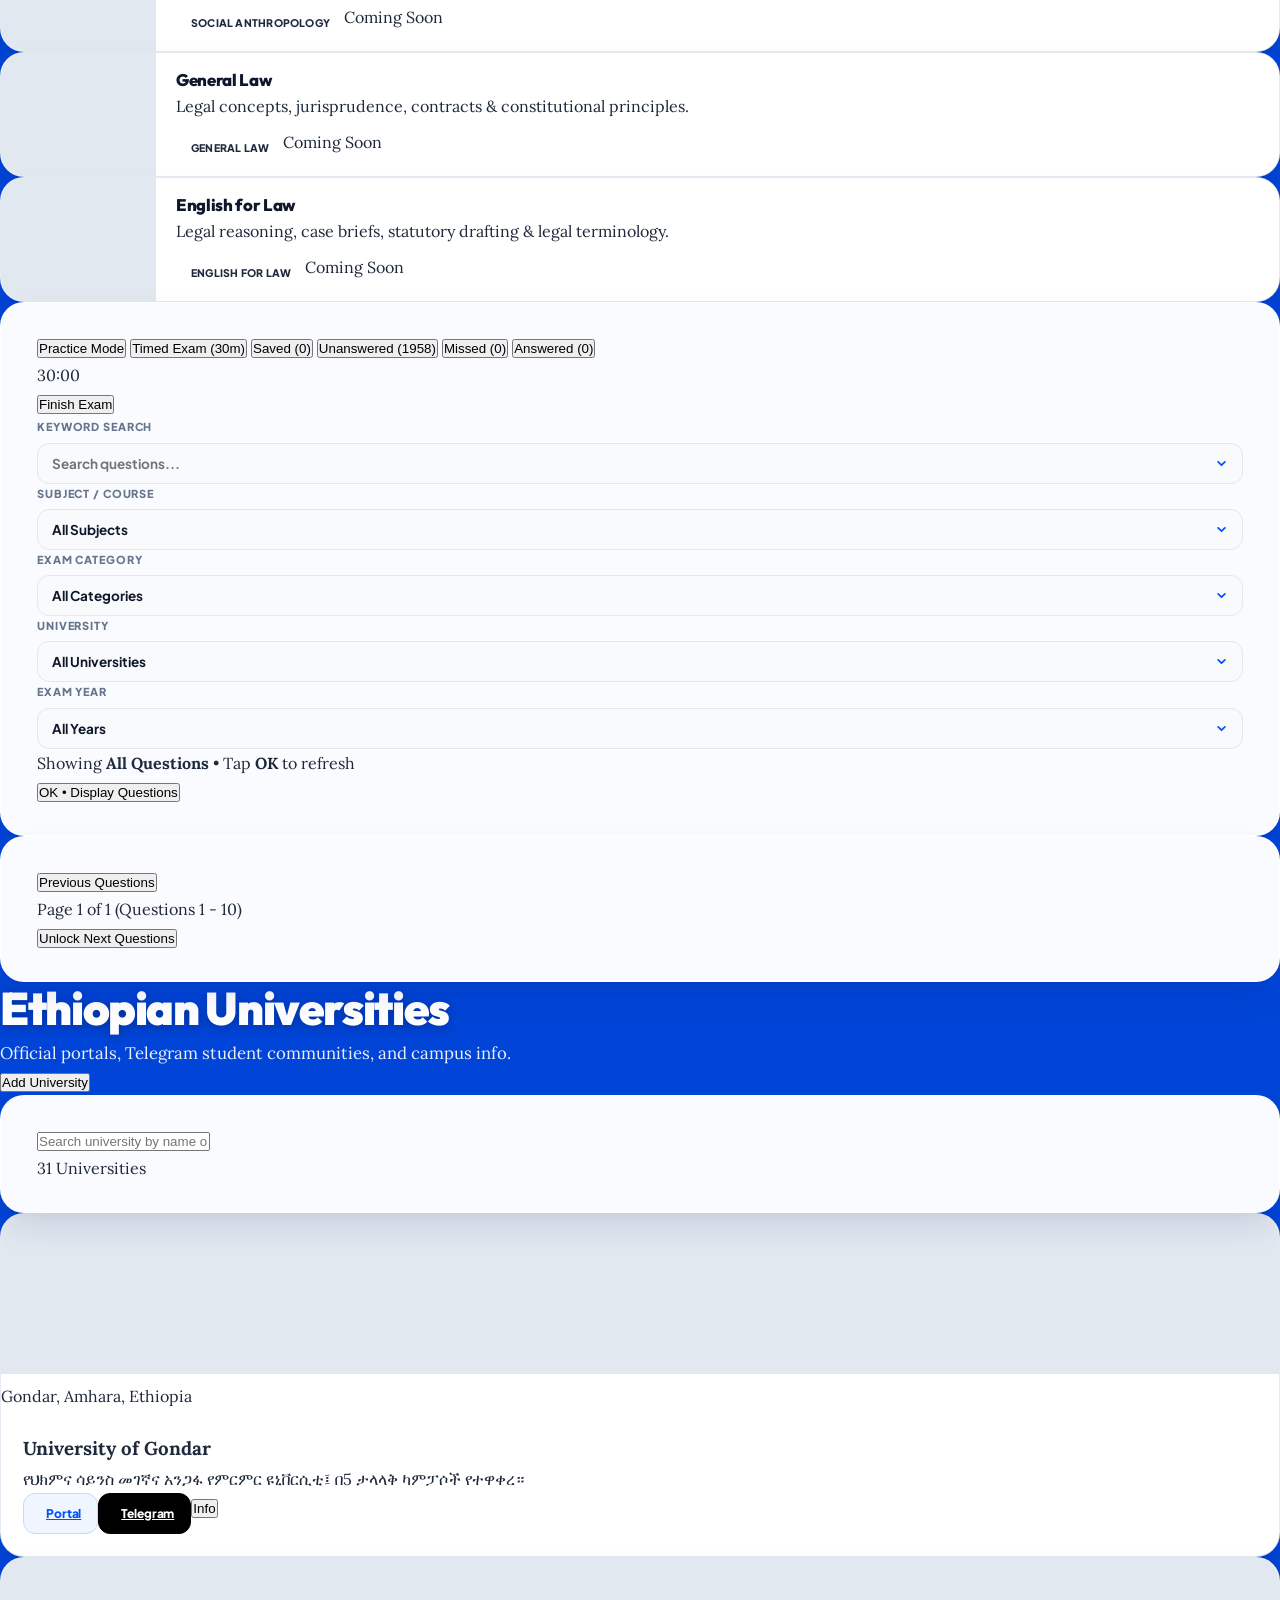
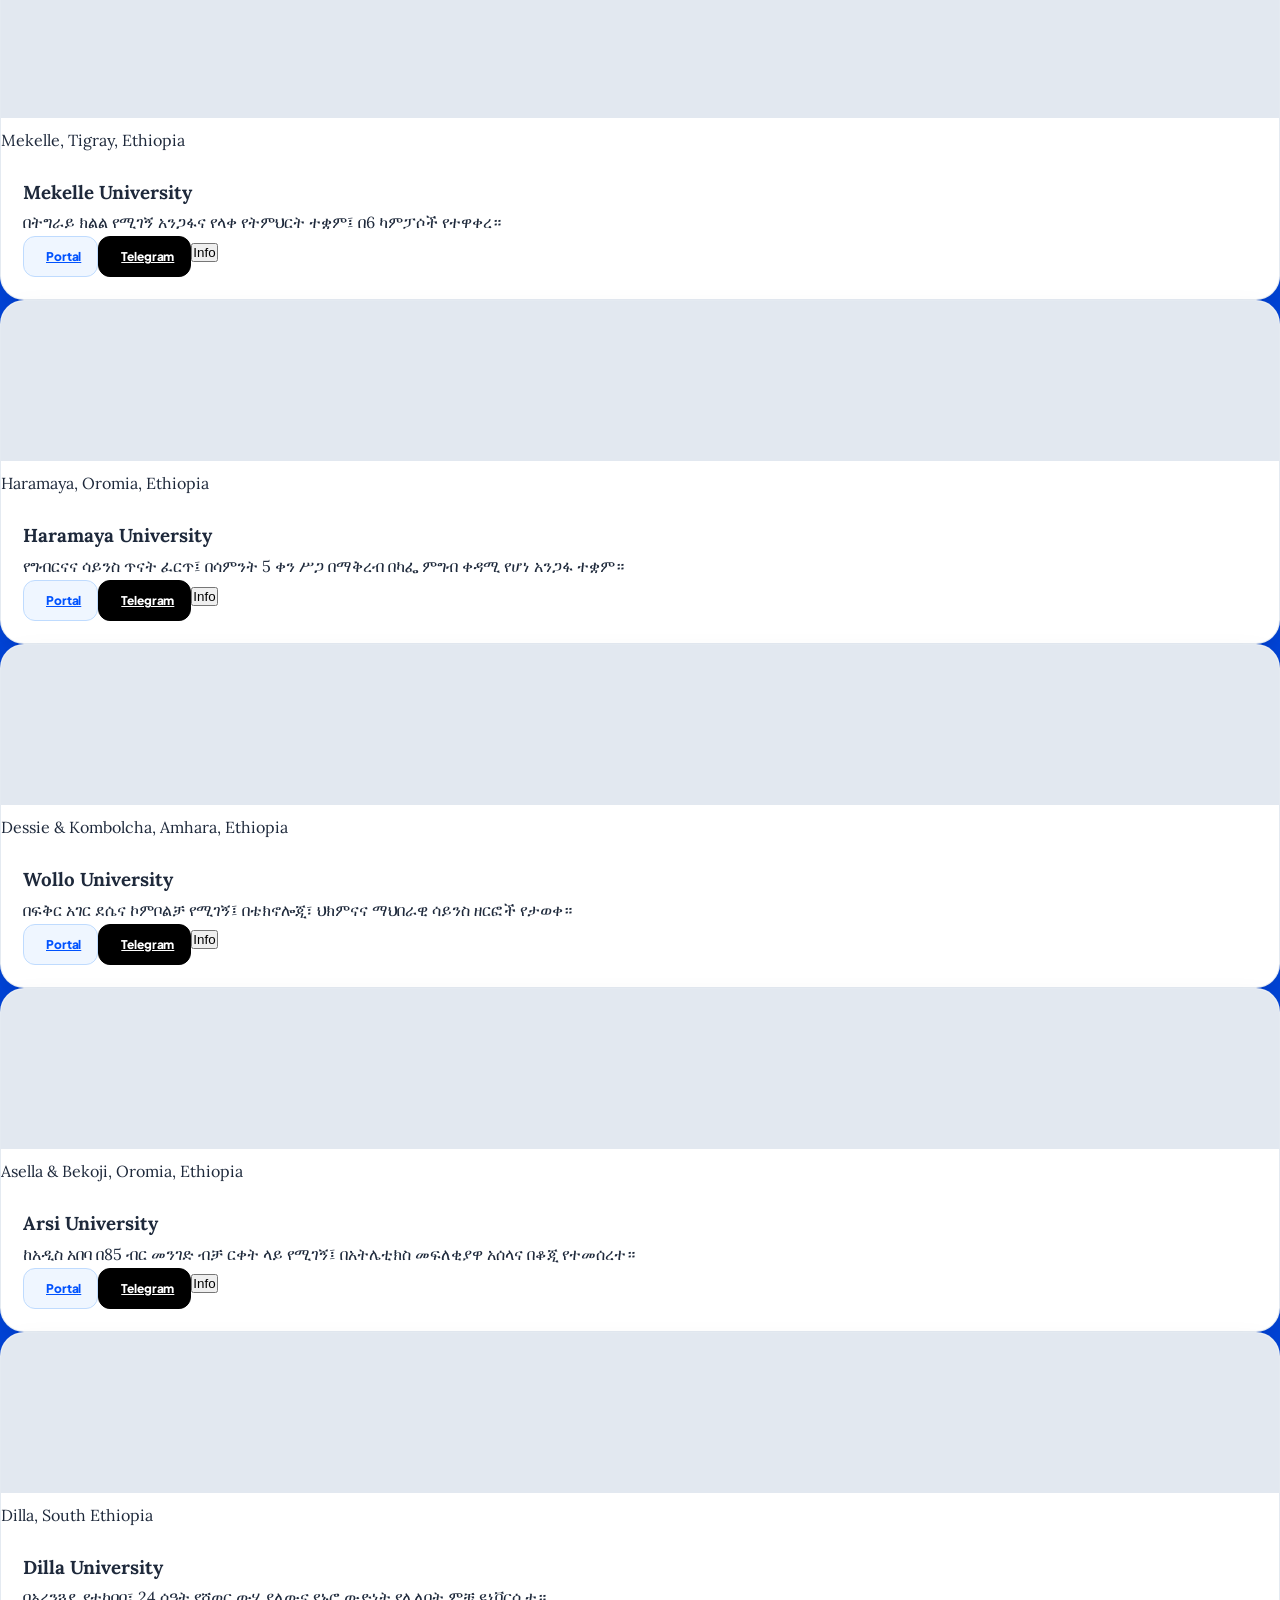
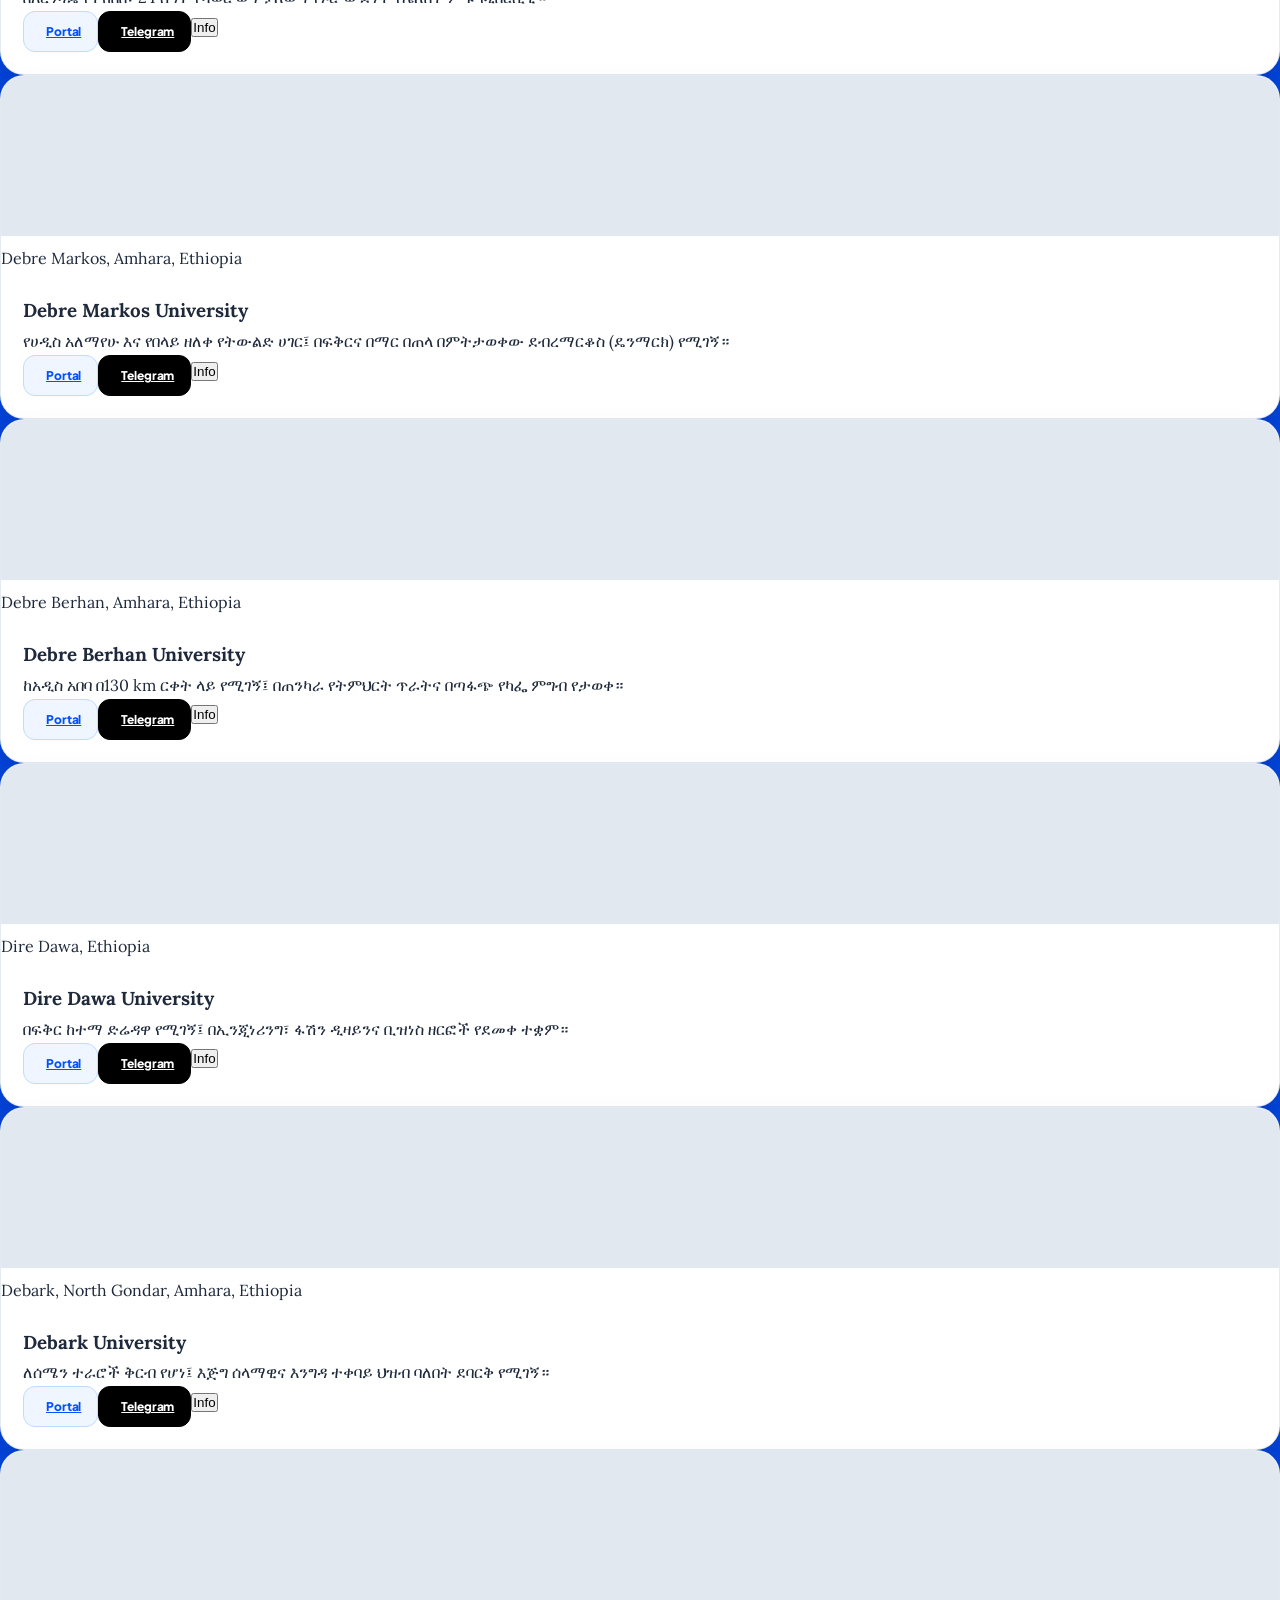
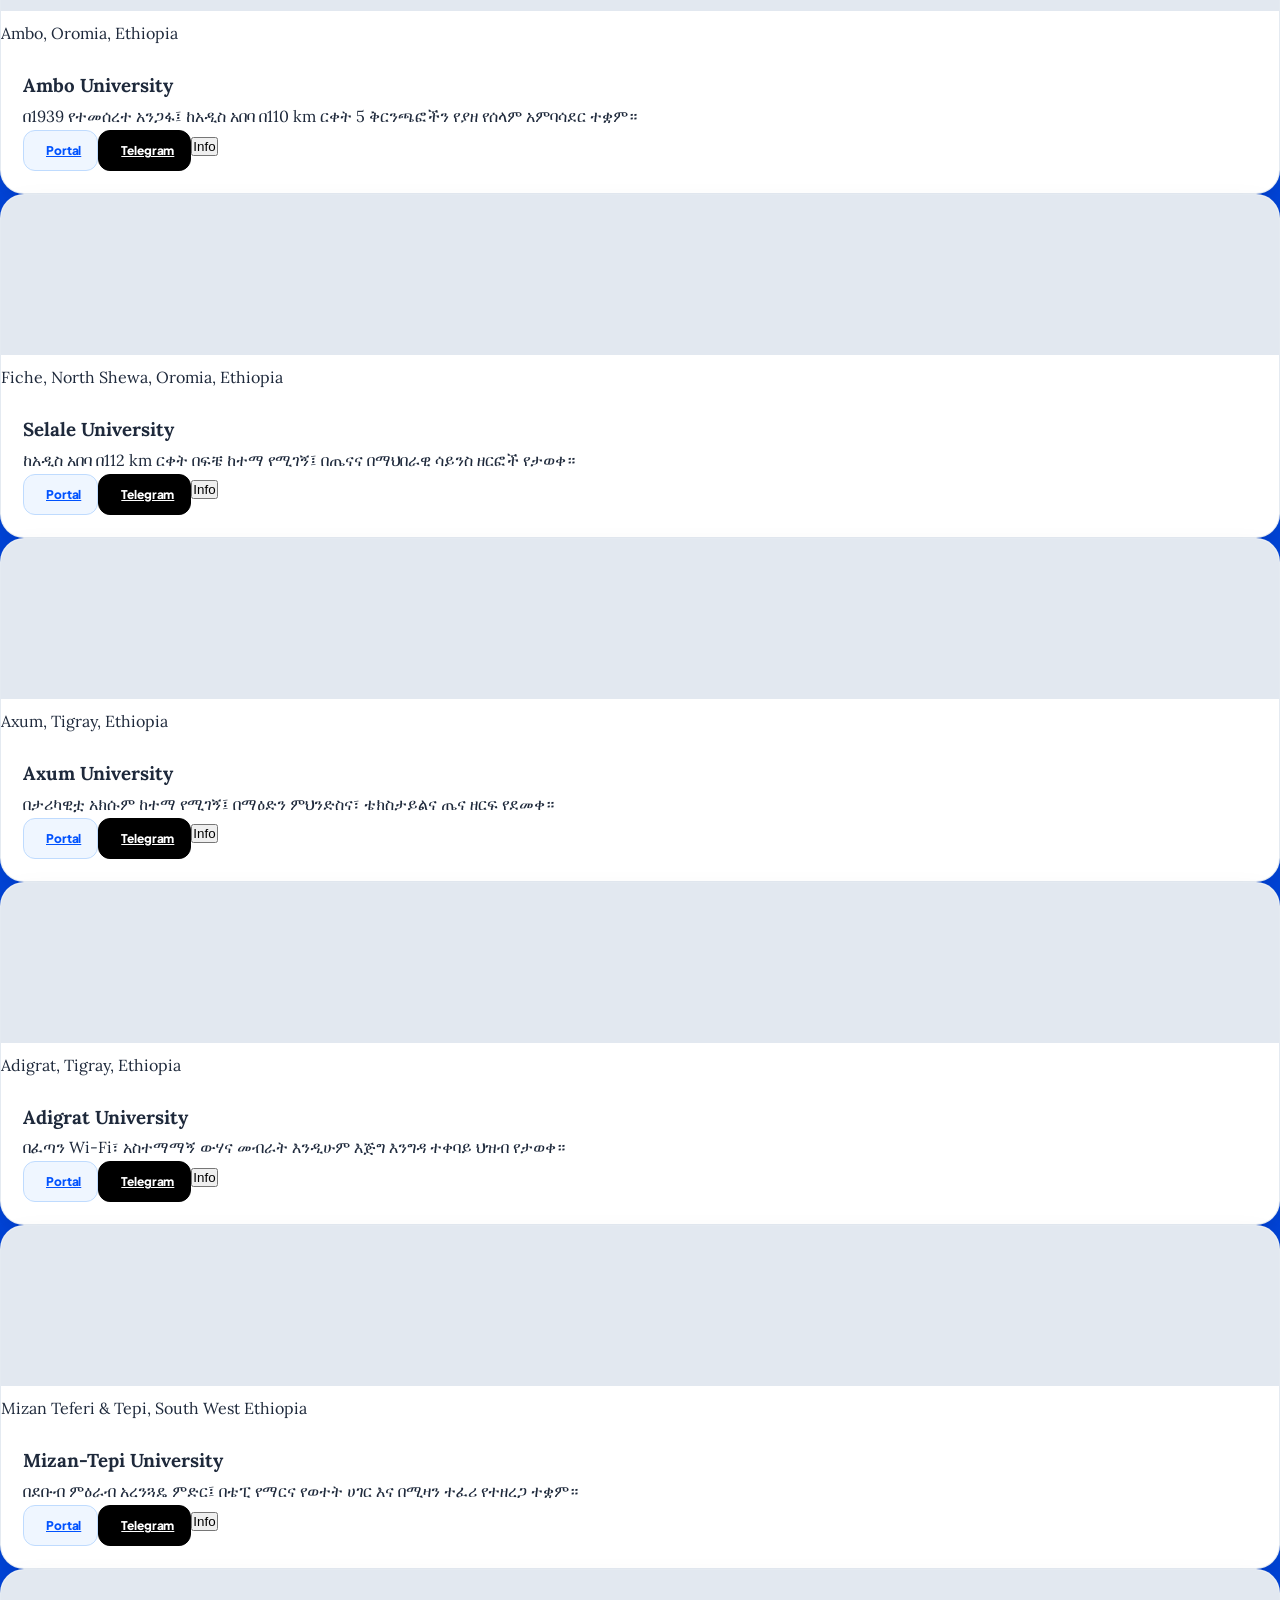
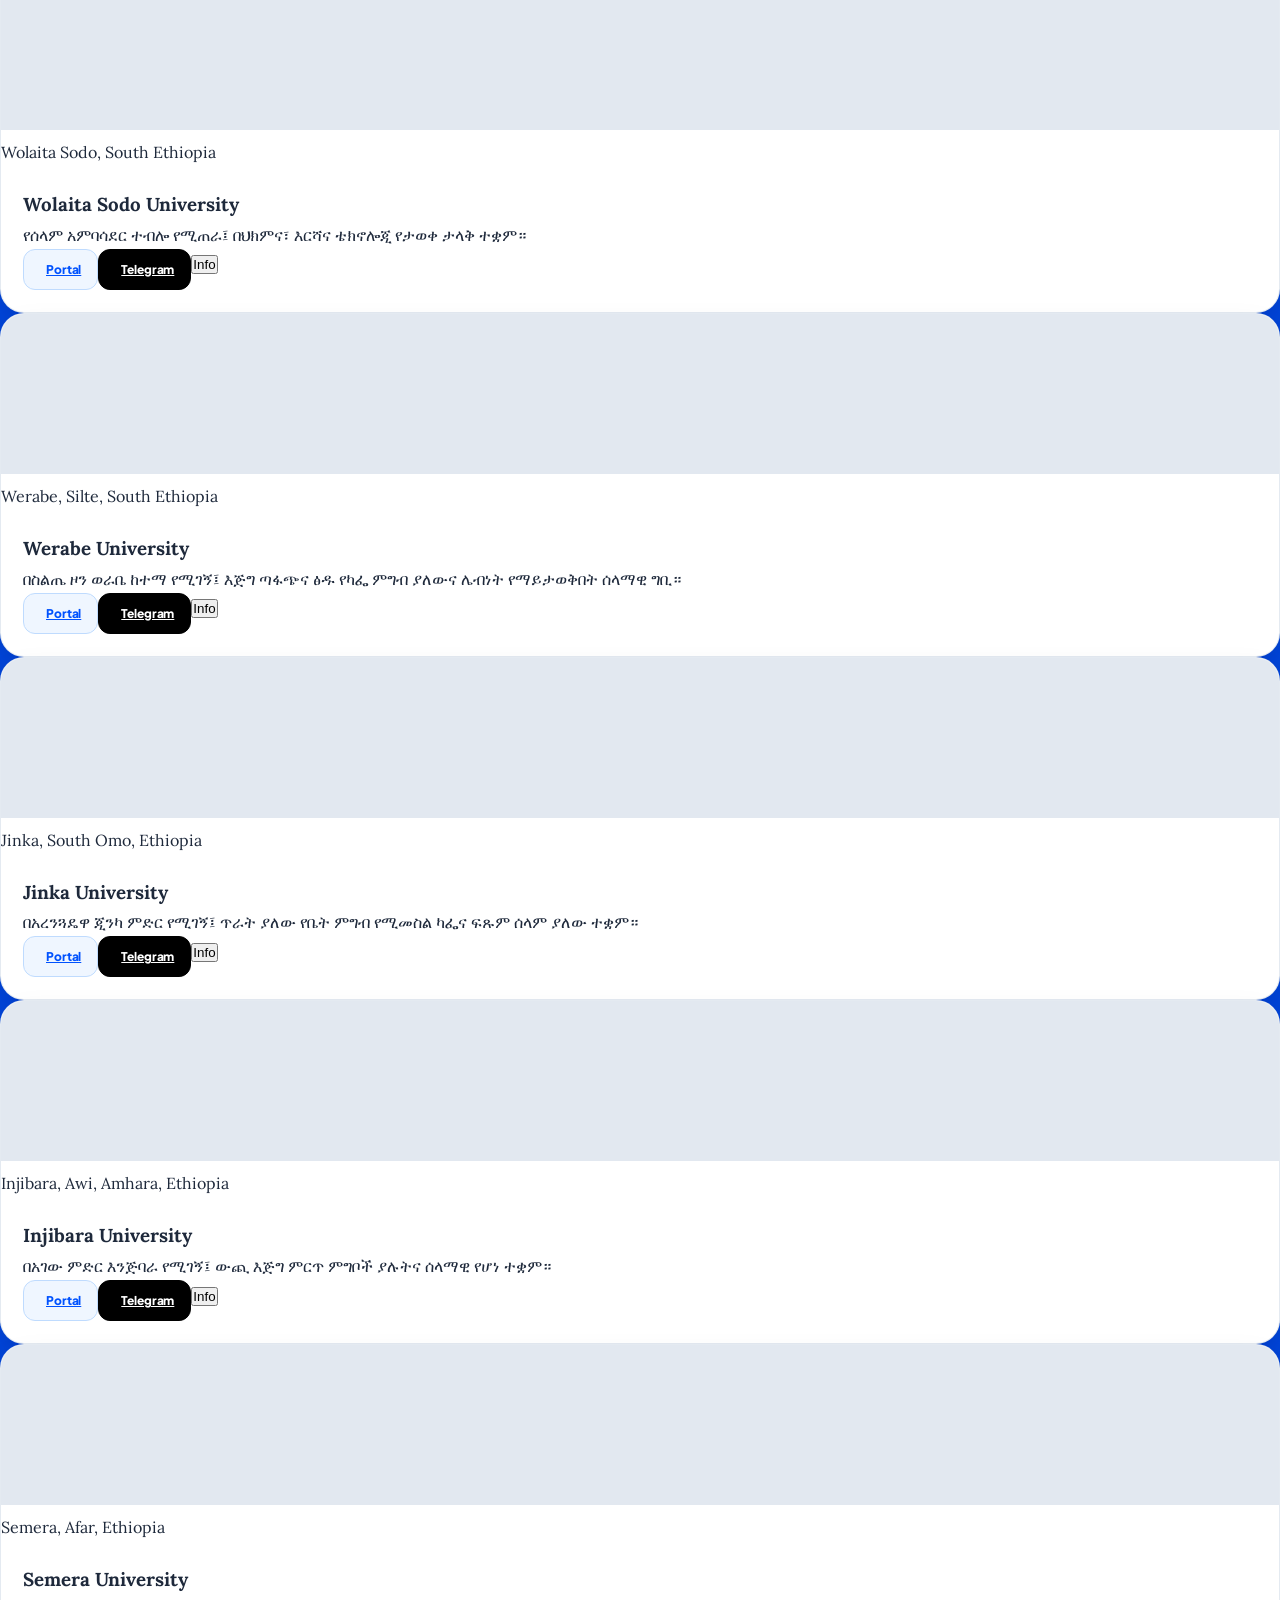
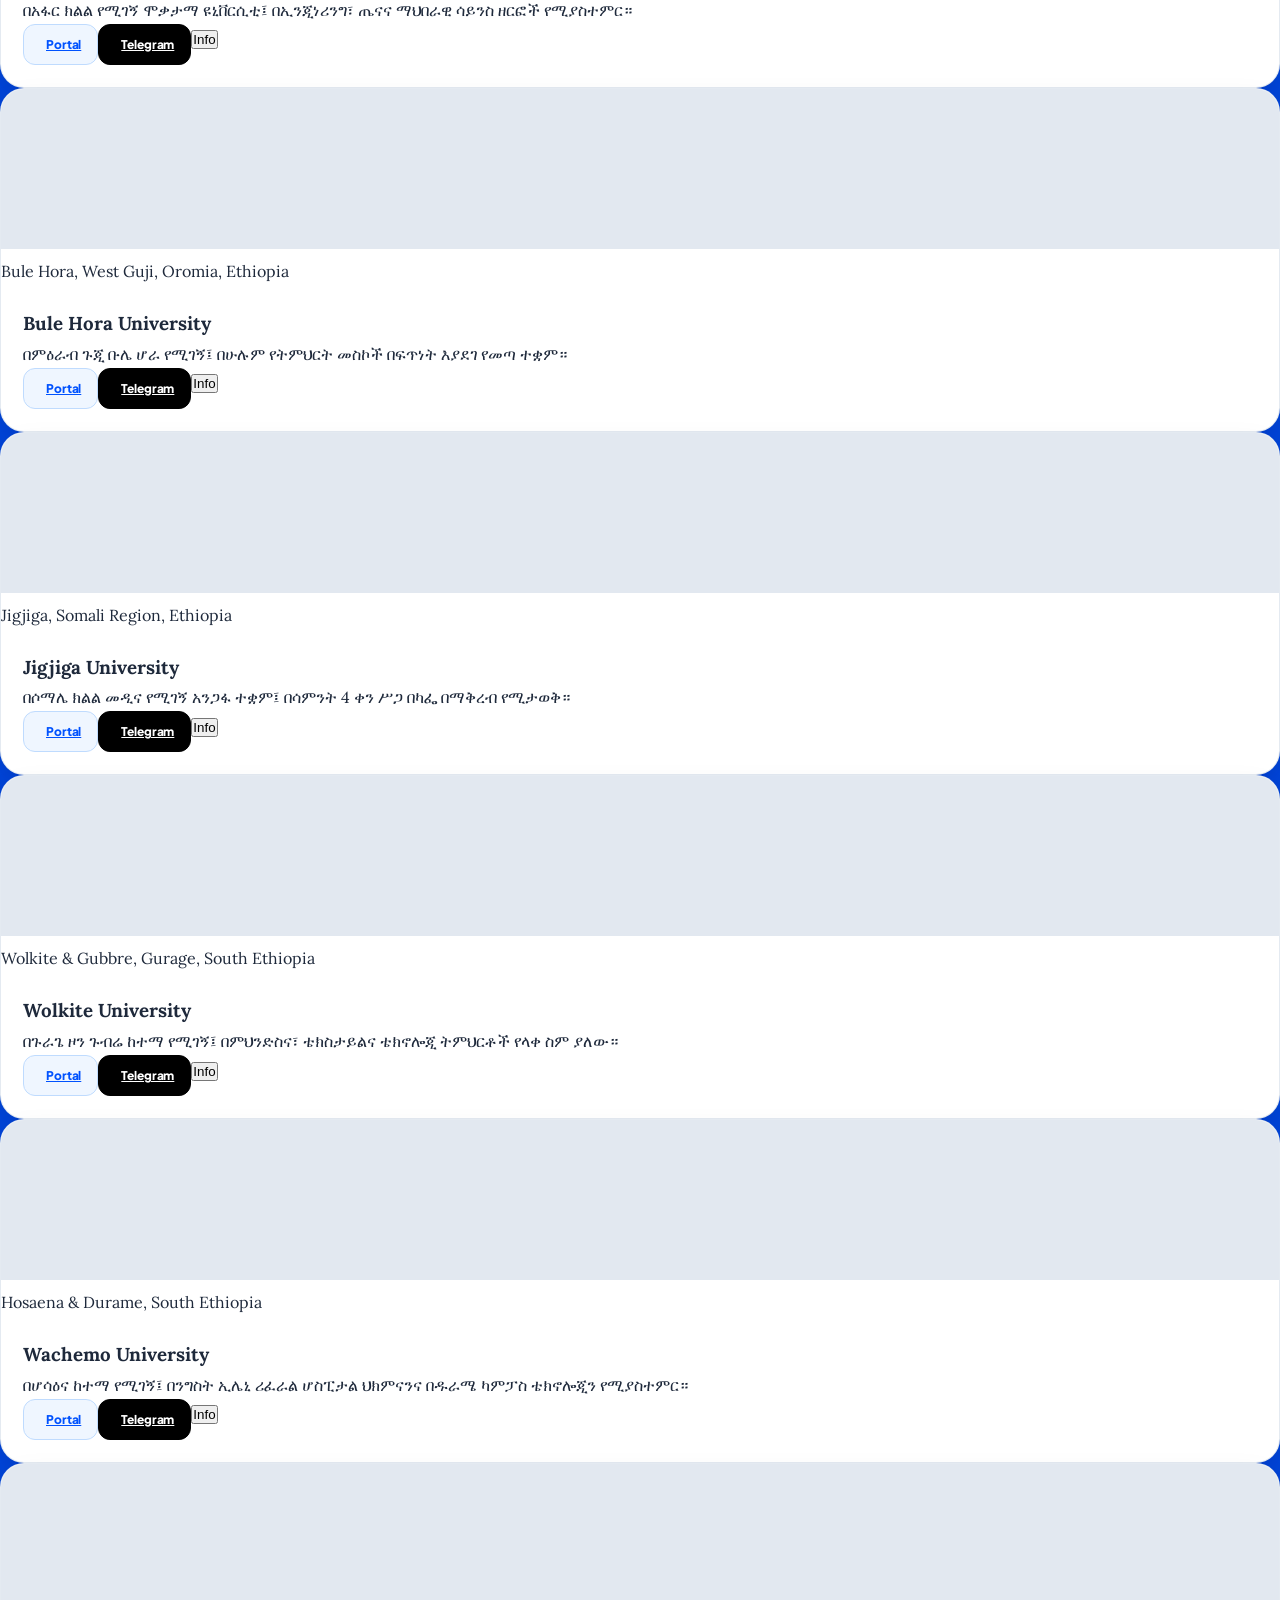
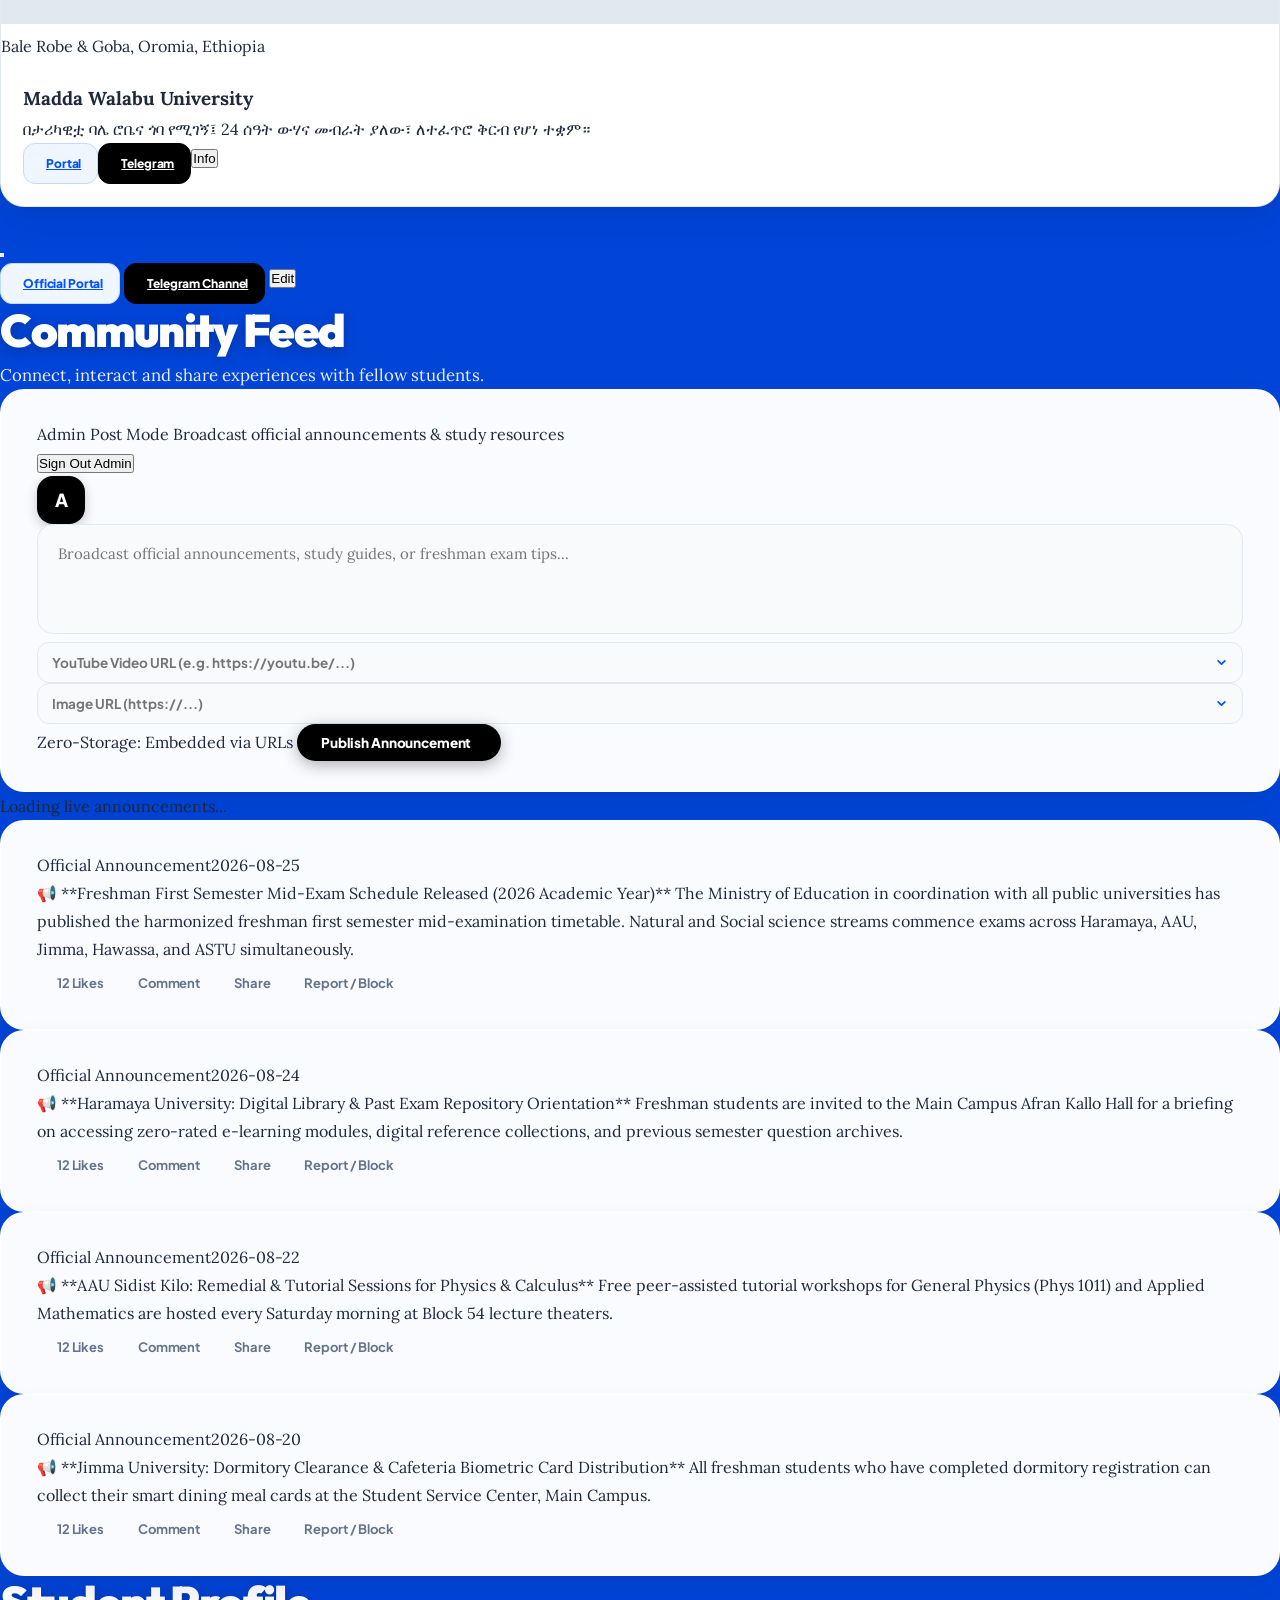
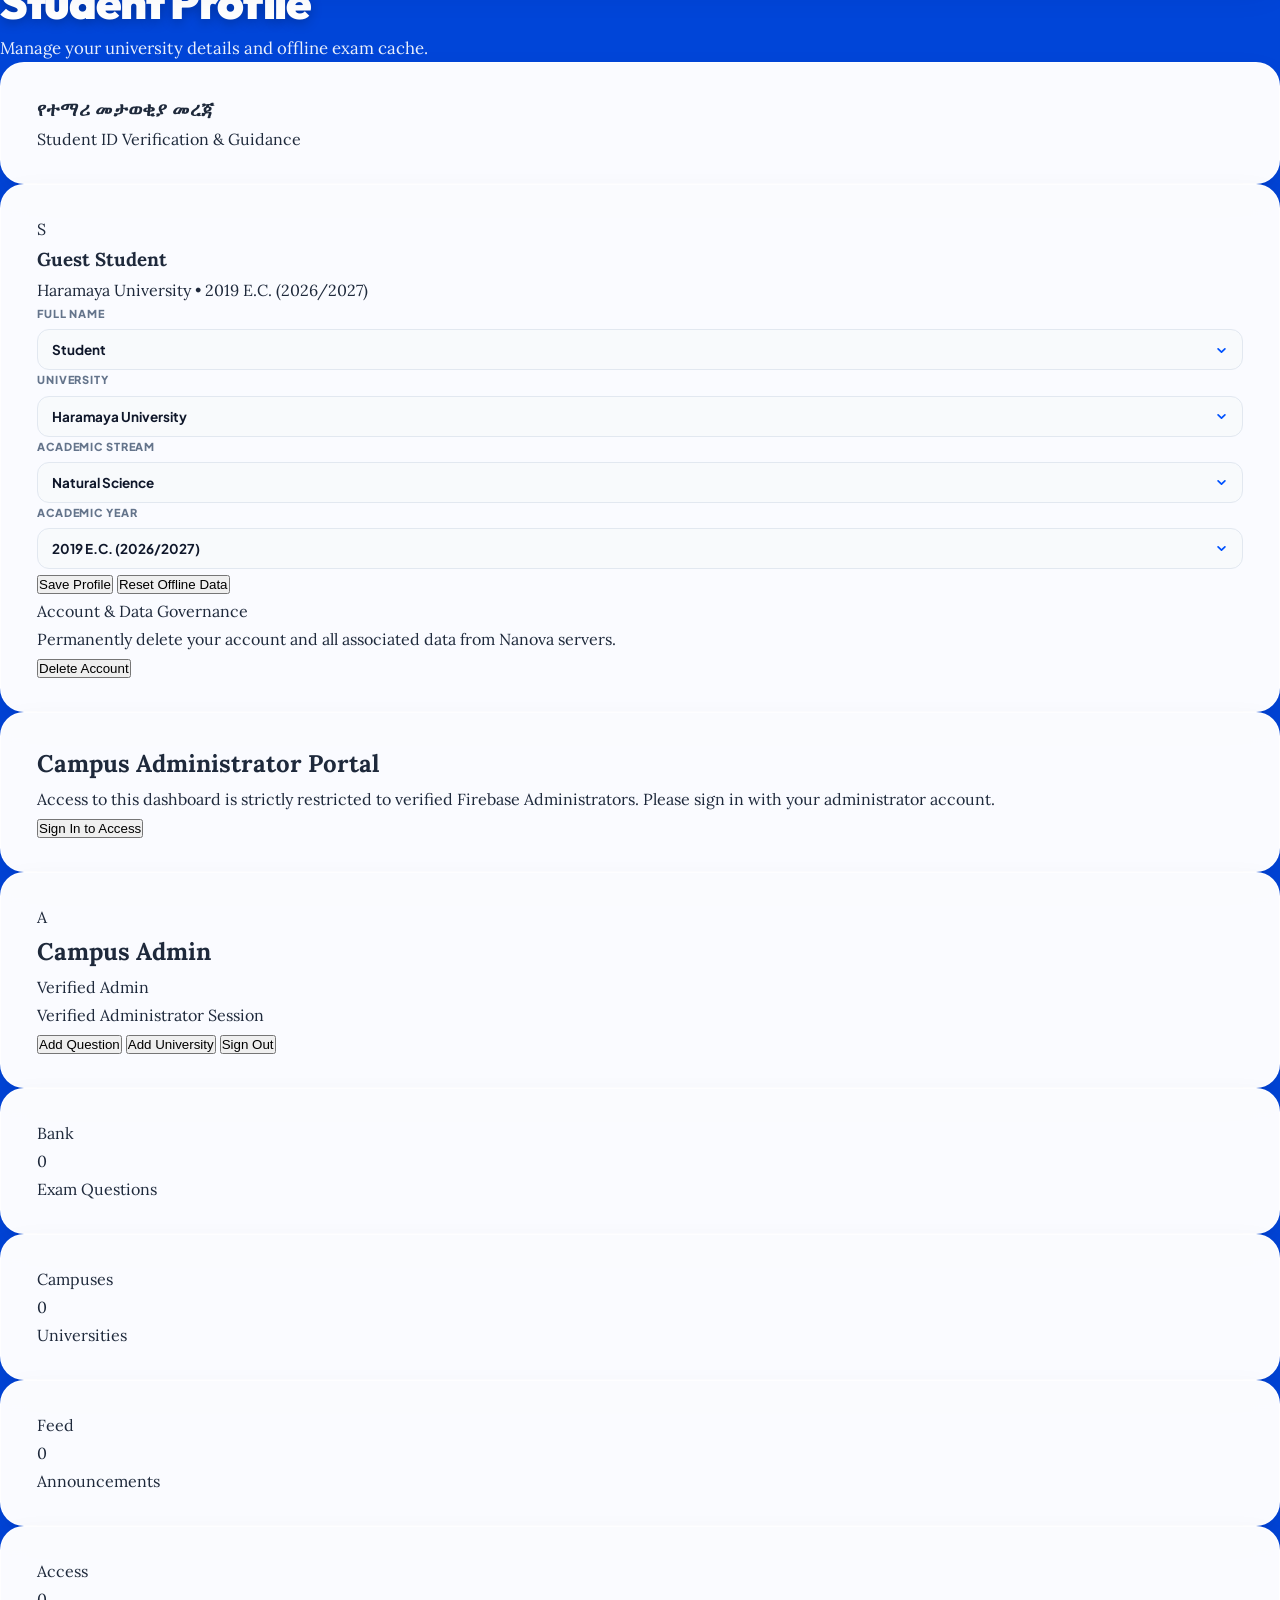
==== commit b237821f: "Fix academic year mismatch and list up to 2019 Ethiopian Calendar" ====
--- a/index.html
+++ b/index.html
@@ -717,13 +717,13 @@
           </div>
         </div>
 
-        <form id="profileForm" class="space-y-4">
+        <form id="profileForm" onsubmit="NanovaApp.saveStudentProfile(event)" class="space-y-4">
           <div>
             <label class="filter-label">FULL NAME</label>
             <input type="text" id="profileFullNameInput" class="custom-select" placeholder="Enter your name..." />
           </div>
 
-          <div class="grid grid-cols-1 sm:grid-cols-2 gap-4">
+          <div class="grid grid-cols-1 sm:grid-cols-3 gap-4">
             <div>
               <label class="filter-label">UNIVERSITY</label>
               <select id="profileUniversitySelect" class="custom-select">
@@ -743,6 +743,19 @@
                 <option value="Social Science">Social Science</option>
                 <option value="Engineering & Tech">Engineering & Tech</option>
                 <option value="Health Sciences">Health Sciences</option>
+              </select>
+            </div>
+            <div>
+              <label class="filter-label">ACADEMIC YEAR</label>
+              <select id="profileYearSelect" class="custom-select">
+                <option value="2019 E.C. (2026/2027)">2019 E.C. (2026/2027)</option>
+                <option value="2018 E.C. (2025/2026)">2018 E.C. (2025/2026)</option>
+                <option value="2017 E.C. (2024/2025)">2017 E.C. (2024/2025)</option>
+                <option value="2016 E.C. (2023/2024)">2016 E.C. (2023/2024)</option>
+                <option value="2015 E.C. (2022/2023)">2015 E.C. (2022/2023)</option>
+                <option value="2014 E.C. (2021/2022)">2014 E.C. (2021/2022)</option>
+                <option value="Remedial / Pre-Engineering">Remedial / Pre-Engineering</option>
+                <option value="Senior / Other">Senior / Other</option>
               </select>
             </div>
           </div>
@@ -1662,9 +1675,12 @@
           <div>
             <label class="filter-label">ACADEMIC YEAR</label>
             <select id="authYearInput" class="custom-select text-sm font-semibold">
-              <option value="2017 E.C. (2025/2026)">2017 E.C. (2025/2026)</option>
-              <option value="2016 E.C. (2024/2025)">2016 E.C. (2024/2025)</option>
-              <option value="2015 E.C. (2023/2024)">2015 E.C. (2023/2024)</option>
+              <option value="2019 E.C. (2026/2027)">2019 E.C. (2026/2027)</option>
+              <option value="2018 E.C. (2025/2026)">2018 E.C. (2025/2026)</option>
+              <option value="2017 E.C. (2024/2025)">2017 E.C. (2024/2025)</option>
+              <option value="2016 E.C. (2023/2024)">2016 E.C. (2023/2024)</option>
+              <option value="2015 E.C. (2022/2023)">2015 E.C. (2022/2023)</option>
+              <option value="2014 E.C. (2021/2022)">2014 E.C. (2021/2022)</option>
               <option value="Remedial / Pre-Engineering">Remedial / Pre-Engineering</option>
               <option value="Senior / Other">Senior / Other</option>
             </select>
